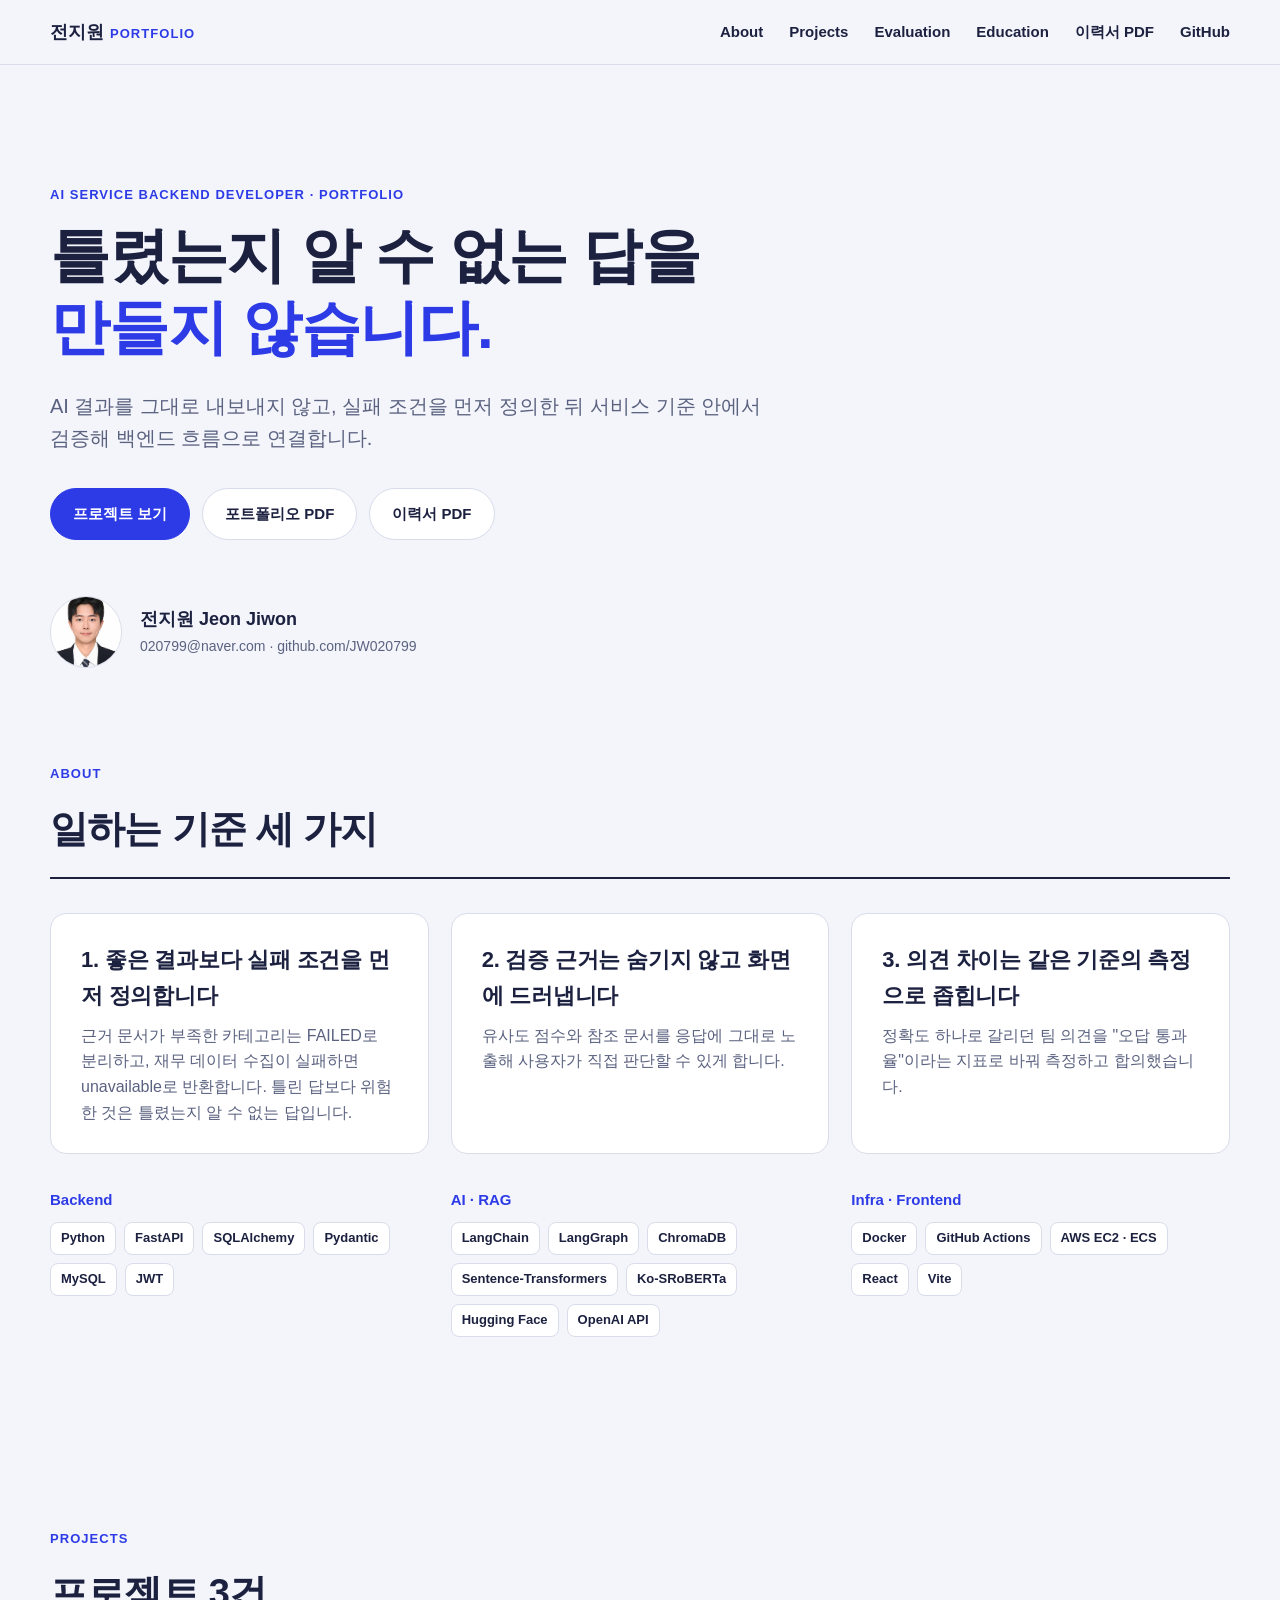
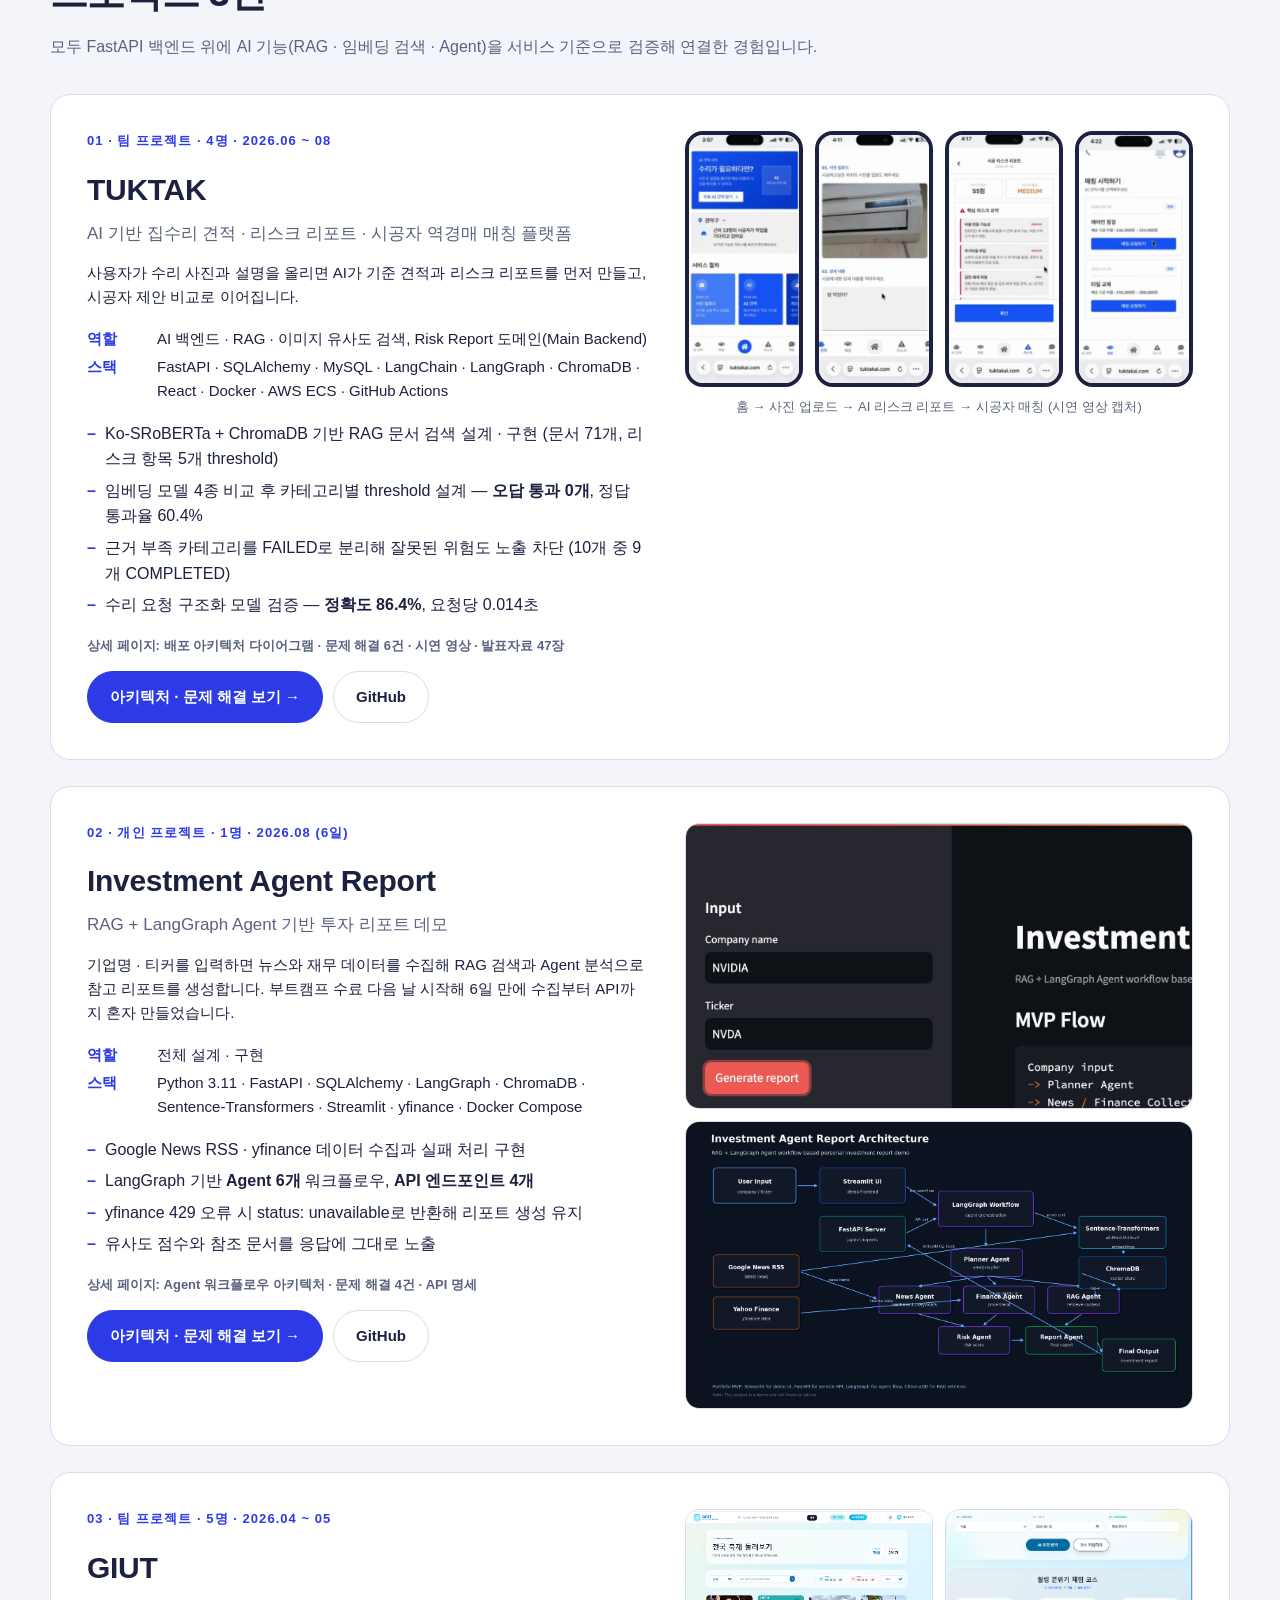
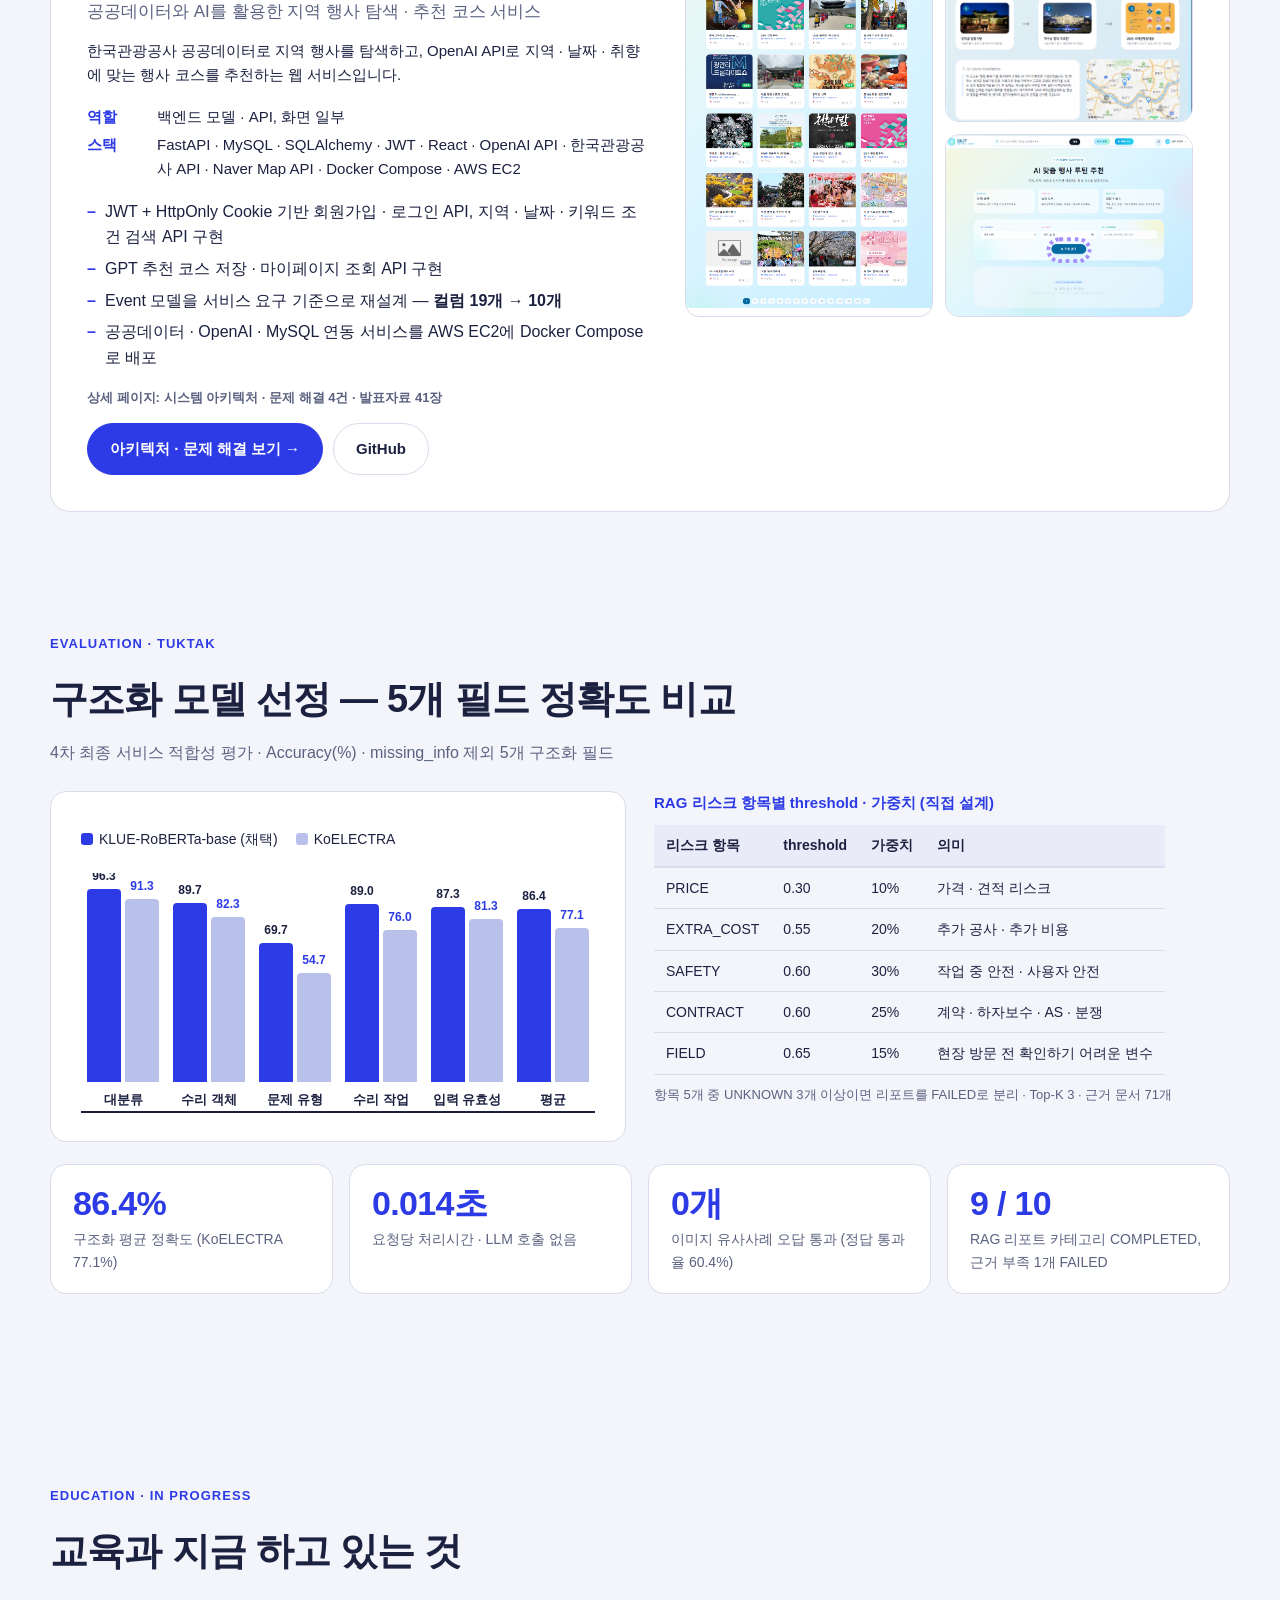
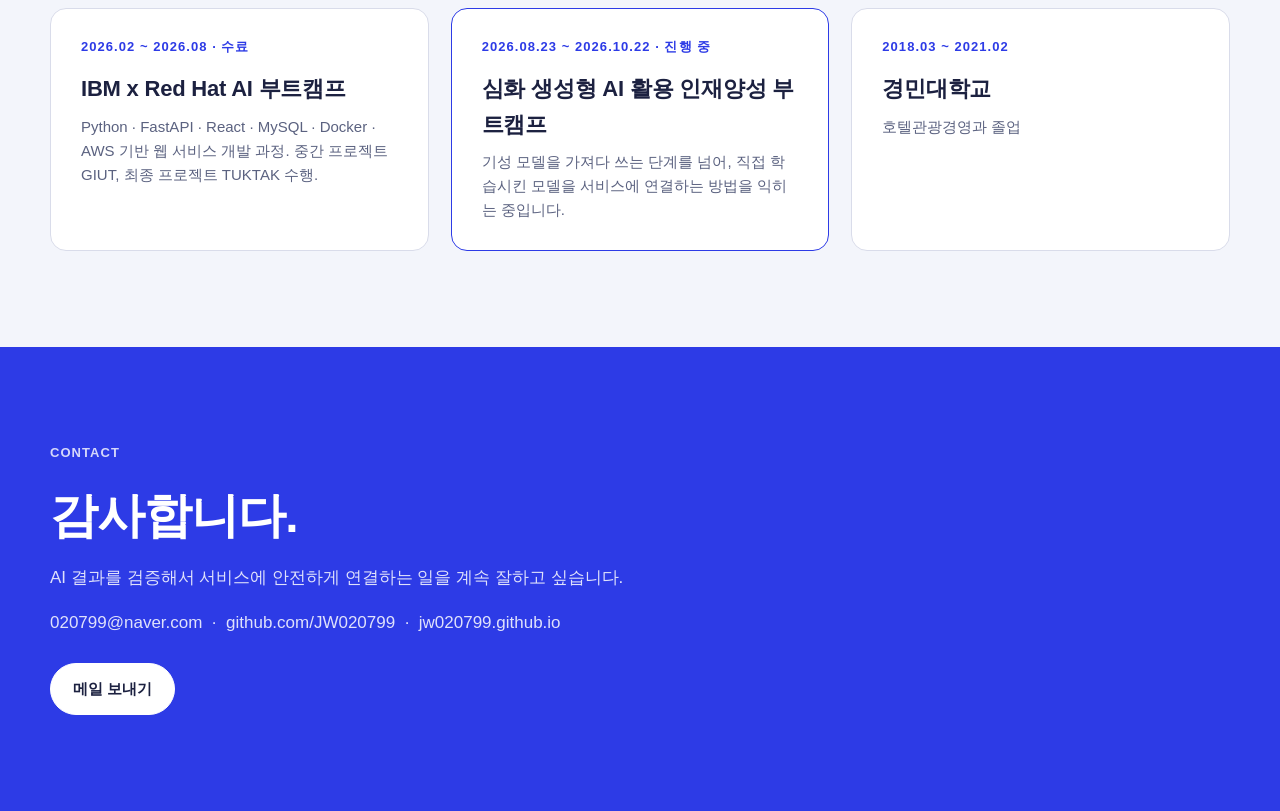
==== index.html @ 2b03798b "포트폴리오 사이트 리디자인: 슬라이드 포트폴리오와 같은 디자인으로 통일 - 메인 페이지 전면 재작성 (assets/css/home.css): 연보라 배경 · 파란 강조 · 단일 글" ====
<!doctype html>
<html lang="ko">
<head>
<meta charset="utf-8" />
<meta name="viewport" content="width=device-width, initial-scale=1" />
<title>Jeon Jiwon | AI Service Backend Developer</title>
<meta name="description" content="AI 결과를 서비스 기준으로 검증하고 백엔드 흐름으로 연결하는 개발자 전지원의 포트폴리오" />
<meta property="og:title" content="전지원 | AI Service Backend Developer" />
<meta property="og:description" content="틀렸는지 알 수 없는 답을 만들지 않습니다. AI 결과를 검증해 서비스에 연결합니다." />
<link rel="icon" href="assets/favicon.svg" type="image/svg+xml" />
<link rel="stylesheet" href="assets/css/home.css?v=20260913b" />
</head>
<body>

<nav class="nav"><div class="wrap">
  <a class="brand" href="#top">전지원<span>PORTFOLIO</span></a>
  <ul>
    <li><a href="#about">About</a></li>
    <li><a href="#projects">Projects</a></li>
    <li><a href="#evaluation">Evaluation</a></li>
    <li><a href="#education">Education</a></li>
    <li><a href="assets/jeonjiwon-resume.pdf" target="_blank" rel="noopener">이력서 PDF</a></li>
    <li><a href="https://github.com/JW020799" target="_blank" rel="noopener">GitHub</a></li>
  </ul>
</div></nav>

<header class="hero" id="top"><div class="wrap">
  <p class="kicker">AI Service Backend Developer · Portfolio</p>
  <h1>틀렸는지 알 수 없는 답을<br><span class="b">만들지 않습니다.</span></h1>
  <p class="lead">AI 결과를 그대로 내보내지 않고, 실패 조건을 먼저 정의한 뒤 서비스 기준 안에서 검증해 백엔드 흐름으로 연결합니다.</p>
  <div class="cta">
    <a class="btn primary" href="#projects">프로젝트 보기</a>
    <a class="btn" href="assets/jeonjiwon-portfolio.pdf" target="_blank" rel="noopener">포트폴리오 PDF</a>
    <a class="btn" href="assets/jeonjiwon-resume.pdf" target="_blank" rel="noopener">이력서 PDF</a>
  </div>
  <div class="id">
    <img src="assets/shots/photo.png" alt="전지원" />
    <div><b>전지원 Jeon Jiwon</b><br><span class="mute">020799@naver.com · github.com/JW020799</span></div>
  </div>
</div></header>

<section id="about" class="tight"><div class="wrap">
  <p class="kicker">About</p>
  <h2>일하는 기준 세 가지</h2>
  <div class="rule"></div>
  <div class="grid3">
    <div class="card"><h3>1. 좋은 결과보다 실패 조건을 먼저 정의합니다</h3><p class="mute" style="margin-top:10px">근거 문서가 부족한 카테고리는 FAILED로 분리하고, 재무 데이터 수집이 실패하면 unavailable로 반환합니다. 틀린 답보다 위험한 것은 틀렸는지 알 수 없는 답입니다.</p></div>
    <div class="card"><h3>2. 검증 근거는 숨기지 않고 화면에 드러냅니다</h3><p class="mute" style="margin-top:10px">유사도 점수와 참조 문서를 응답에 그대로 노출해 사용자가 직접 판단할 수 있게 합니다.</p></div>
    <div class="card"><h3>3. 의견 차이는 같은 기준의 측정으로 좁힙니다</h3><p class="mute" style="margin-top:10px">정확도 하나로 갈리던 팀 의견을 "오답 통과율"이라는 지표로 바꿔 측정하고 합의했습니다.</p></div>
  </div>
  <div class="grid3" style="margin-top:34px">
    <div><h4>Backend</h4><div class="chips"><span>Python</span><span>FastAPI</span><span>SQLAlchemy</span><span>Pydantic</span><span>MySQL</span><span>JWT</span></div></div>
    <div><h4>AI · RAG</h4><div class="chips"><span>LangChain</span><span>LangGraph</span><span>ChromaDB</span><span>Sentence-Transformers</span><span>Ko-SRoBERTa</span><span>Hugging Face</span><span>OpenAI API</span></div></div>
    <div><h4>Infra · Frontend</h4><div class="chips"><span>Docker</span><span>GitHub Actions</span><span>AWS EC2 · ECS</span><span>React</span><span>Vite</span></div></div>
  </div>
</div></section>

<section id="projects"><div class="wrap">
  <p class="kicker">Projects</p>
  <h2>프로젝트 3건</h2>
  <p class="mute" style="margin-bottom:34px">모두 FastAPI 백엔드 위에 AI 기능(RAG · 임베딩 검색 · Agent)을 서비스 기준으로 검증해 연결한 경험입니다.</p>

  <article class="pj">
    <div>
      <p class="kicker">01 · 팀 프로젝트 · 4명 · 2026.06 ~ 08</p>
      <h3 style="font-size:30px">TUKTAK</h3>
      <p class="sub">AI 기반 집수리 견적 · 리스크 리포트 · 시공자 역경매 매칭 플랫폼</p>
      <p style="font-size:15px">사용자가 수리 사진과 설명을 올리면 AI가 기준 견적과 리스크 리포트를 먼저 만들고, 시공자 제안 비교로 이어집니다.</p>
      <div class="meta"><span class="k">역할</span><span>AI 백엔드 · RAG · 이미지 유사도 검색, Risk Report 도메인(Main Backend)</span><span class="k">스택</span><span>FastAPI · SQLAlchemy · MySQL · LangChain · LangGraph · ChromaDB · React · Docker · AWS ECS · GitHub Actions</span></div>
      <ul class="dash">
        <li>Ko-SRoBERTa + ChromaDB 기반 RAG 문서 검색 설계 · 구현 (문서 71개, 리스크 항목 5개 threshold)</li>
        <li>임베딩 모델 4종 비교 후 카테고리별 threshold 설계 — <b>오답 통과 0개</b>, 정답 통과율 60.4%</li>
        <li>근거 부족 카테고리를 FAILED로 분리해 잘못된 위험도 노출 차단 (10개 중 9개 COMPLETED)</li>
        <li>수리 요청 구조화 모델 검증 — <b>정확도 86.4%</b>, 요청당 0.014초</li>
      </ul>
      <p class="inside">상세 페이지: 배포 아키텍처 다이어그램 · 문제 해결 6건 · 시연 영상 · 발표자료 47장</p>
      <div class="links"><a class="btn primary" href="projects/tuktak/">아키텍처 · 문제 해결 보기 →</a><a class="btn" href="https://github.com/JW020799/tuktak-project-summary" target="_blank" rel="noopener">GitHub</a></div>
    </div>
    <div>
      <div class="phones">
        <div class="shot"><img src="assets/shots/phone_home.png" alt="홈" /></div>
        <div class="shot"><img src="assets/shots/phone_upload.png" alt="사진 업로드" /></div>
        <div class="shot"><img src="assets/shots/phone_risk2.png" alt="AI 리스크 리포트" /></div>
        <div class="shot"><img src="assets/shots/phone_match.png" alt="시공자 매칭" /></div>
      </div>
      <p class="mute" style="font-size:13px;margin-top:10px;text-align:center">홈 → 사진 업로드 → AI 리스크 리포트 → 시공자 매칭 (시연 영상 캡처)</p>
    </div>
  </article>

  <article class="pj">
    <div>
      <p class="kicker">02 · 개인 프로젝트 · 1명 · 2026.08 (6일)</p>
      <h3 style="font-size:30px">Investment Agent Report</h3>
      <p class="sub">RAG + LangGraph Agent 기반 투자 리포트 데모</p>
      <p style="font-size:15px">기업명 · 티커를 입력하면 뉴스와 재무 데이터를 수집해 RAG 검색과 Agent 분석으로 참고 리포트를 생성합니다. 부트캠프 수료 다음 날 시작해 6일 만에 수집부터 API까지 혼자 만들었습니다.</p>
      <div class="meta"><span class="k">역할</span><span>전체 설계 · 구현</span><span class="k">스택</span><span>Python 3.11 · FastAPI · SQLAlchemy · LangGraph · ChromaDB · Sentence-Transformers · Streamlit · yfinance · Docker Compose</span></div>
      <ul class="dash">
        <li>Google News RSS · yfinance 데이터 수집과 실패 처리 구현</li>
        <li>LangGraph 기반 <b>Agent 6개</b> 워크플로우, <b>API 엔드포인트 4개</b></li>
        <li>yfinance 429 오류 시 status: unavailable로 반환해 리포트 생성 유지</li>
        <li>유사도 점수와 참조 문서를 응답에 그대로 노출</li>
      </ul>
      <p class="inside">상세 페이지: Agent 워크플로우 아키텍처 · 문제 해결 4건 · API 명세</p>
      <div class="links"><a class="btn primary" href="projects/investment-agent-report/">아키텍처 · 문제 해결 보기 →</a><a class="btn" href="https://github.com/JW020799/investment-agent-report" target="_blank" rel="noopener">GitHub</a></div>
    </div>
    <div>
      <div class="shot"><img src="assets/shots/inv_streamlit.png" alt="Streamlit 데모" /></div>
      <div class="shot" style="margin-top:12px;background:#0f1220"><img src="assets/shots/inv_architecture.png" alt="아키텍처" /></div>
    </div>
  </article>

  <article class="pj">
    <div>
      <p class="kicker">03 · 팀 프로젝트 · 5명 · 2026.04 ~ 05</p>
      <h3 style="font-size:30px">GIUT</h3>
      <p class="sub">공공데이터와 AI를 활용한 지역 행사 탐색 · 추천 코스 서비스</p>
      <p style="font-size:15px">한국관광공사 공공데이터로 지역 행사를 탐색하고, OpenAI API로 지역 · 날짜 · 취향에 맞는 행사 코스를 추천하는 웹 서비스입니다.</p>
      <div class="meta"><span class="k">역할</span><span>백엔드 모델 · API, 화면 일부</span><span class="k">스택</span><span>FastAPI · MySQL · SQLAlchemy · JWT · React · OpenAI API · 한국관광공사 API · Naver Map API · Docker Compose · AWS EC2</span></div>
      <ul class="dash">
        <li>JWT + HttpOnly Cookie 기반 회원가입 · 로그인 API, 지역 · 날짜 · 키워드 조건 검색 API 구현</li>
        <li>GPT 추천 코스 저장 · 마이페이지 조회 API 구현</li>
        <li>Event 모델을 서비스 요구 기준으로 재설계 — <b>컬럼 19개 → 10개</b></li>
        <li>공공데이터 · OpenAI · MySQL 연동 서비스를 AWS EC2에 Docker Compose로 배포</li>
      </ul>
      <p class="inside">상세 페이지: 시스템 아키텍처 · 문제 해결 4건 · 발표자료 41장</p>
      <div class="links"><a class="btn primary" href="projects/giut/">아키텍처 · 문제 해결 보기 →</a><a class="btn" href="https://github.com/Baikseungwoo/IBM-x-RedHat-Midterm-Project" target="_blank" rel="noopener">GitHub</a></div>
    </div>
    <div class="stack">
      <div class="shot tall"><img src="assets/shots/giut_list.png" alt="행사 목록" /></div>
      <div class="shot"><img src="assets/shots/giut_ai_result.png" alt="AI 추천 결과" /></div>
      <div class="shot"><img src="assets/shots/giut_ai_input.png" alt="AI 추천 입력" /></div>
    </div>
  </article>
</div></section>

<section id="evaluation" class="tight"><div class="wrap">
  <p class="kicker">Evaluation · TUKTAK</p>
  <h2>구조화 모델 선정 — 5개 필드 정확도 비교</h2>
  <p class="mute">4차 최종 서비스 적합성 평가 · Accuracy(%) · missing_info 제외 5개 구조화 필드</p>
  <div class="grid2" style="margin-top:26px;align-items:start">
    <div class="card">
      <div class="legend"><span><i style="background:var(--blue)"></i>KLUE-RoBERTa-base (채택)</span><span><i style="background:#b9c0ea"></i>KoELECTRA</span></div>
      <div class="chart">
        <div class="grp"><div class="bars"><div class="bar a" style="height:96.33%"><span class="v">96.3</span></div><div class="bar b" style="height:91.33%"><span class="v">91.3</span></div></div><div class="x">대분류</div></div>
        <div class="grp"><div class="bars"><div class="bar a" style="height:89.67%"><span class="v">89.7</span></div><div class="bar b" style="height:82.33%"><span class="v">82.3</span></div></div><div class="x">수리 객체</div></div>
        <div class="grp"><div class="bars"><div class="bar a" style="height:69.67%"><span class="v">69.7</span></div><div class="bar b" style="height:54.67%"><span class="v">54.7</span></div></div><div class="x">문제 유형</div></div>
        <div class="grp"><div class="bars"><div class="bar a" style="height:89%"><span class="v">89.0</span></div><div class="bar b" style="height:76%"><span class="v">76.0</span></div></div><div class="x">수리 작업</div></div>
        <div class="grp"><div class="bars"><div class="bar a" style="height:87.33%"><span class="v">87.3</span></div><div class="bar b" style="height:81.33%"><span class="v">81.3</span></div></div><div class="x">입력 유효성</div></div>
        <div class="grp"><div class="bars"><div class="bar a" style="height:86.4%"><span class="v">86.4</span></div><div class="bar b" style="height:77.13%"><span class="v">77.1</span></div></div><div class="x">평균</div></div>
      </div>
    </div>
    <div>
      <h4>RAG 리스크 항목별 threshold · 가중치 (직접 설계)</h4>
      <table><tr><th>리스크 항목</th><th>threshold</th><th>가중치</th><th>의미</th></tr>
        <tr><td>PRICE</td><td>0.30</td><td>10%</td><td>가격 · 견적 리스크</td></tr>
        <tr><td>EXTRA_COST</td><td>0.55</td><td>20%</td><td>추가 공사 · 추가 비용</td></tr>
        <tr><td>SAFETY</td><td>0.60</td><td>30%</td><td>작업 중 안전 · 사용자 안전</td></tr>
        <tr><td>CONTRACT</td><td>0.60</td><td>25%</td><td>계약 · 하자보수 · AS · 분쟁</td></tr>
        <tr><td>FIELD</td><td>0.65</td><td>15%</td><td>현장 방문 전 확인하기 어려운 변수</td></tr>
      </table>
      <p class="mute" style="font-size:13px;margin-top:10px">항목 5개 중 UNKNOWN 3개 이상이면 리포트를 FAILED로 분리 · Top-K 3 · 근거 문서 71개</p>
    </div>
  </div>
  <div class="stat" style="margin-top:22px">
    <div class="card"><div class="v">86.4%</div><div class="l">구조화 평균 정확도 (KoELECTRA 77.1%)</div></div>
    <div class="card"><div class="v">0.014초</div><div class="l">요청당 처리시간 · LLM 호출 없음</div></div>
    <div class="card"><div class="v">0개</div><div class="l">이미지 유사사례 오답 통과 (정답 통과율 60.4%)</div></div>
    <div class="card"><div class="v">9 / 10</div><div class="l">RAG 리포트 카테고리 COMPLETED, 근거 부족 1개 FAILED</div></div>
  </div>
</div></section>

<section id="education" class="edu"><div class="wrap">
  <p class="kicker">Education · In Progress</p>
  <h2>교육과 지금 하고 있는 것</h2>
  <div class="grid3" style="margin-top:26px">
    <div class="card"><p class="kicker">2026.02 ~ 2026.08 · 수료</p><h3>IBM x Red Hat AI 부트캠프</h3><p class="mute" style="margin-top:8px;font-size:15px">Python · FastAPI · React · MySQL · Docker · AWS 기반 웹 서비스 개발 과정. 중간 프로젝트 GIUT, 최종 프로젝트 TUKTAK 수행.</p></div>
    <div class="card now"><p class="kicker">2026.08.23 ~ 2026.10.22 · 진행 중</p><h3>심화 생성형 AI 활용 인재양성 부트캠프</h3><p class="mute" style="margin-top:8px;font-size:15px">기성 모델을 가져다 쓰는 단계를 넘어, 직접 학습시킨 모델을 서비스에 연결하는 방법을 익히는 중입니다.</p></div>
    <div class="card"><p class="kicker">2018.03 ~ 2021.02</p><h3>경민대학교</h3><p class="mute" style="margin-top:8px;font-size:15px">호텔관광경영과 졸업</p></div>
  </div>
</div></section>

<footer id="contact"><div class="wrap">
  <p class="kicker" style="color:rgba(255,255,255,.8)">Contact</p>
  <h2>감사합니다.</h2>
  <p>AI 결과를 검증해서 서비스에 안전하게 연결하는 일을 계속 잘하고 싶습니다.</p>
  <p style="margin-top:18px">020799@naver.com &nbsp;·&nbsp; github.com/JW020799 &nbsp;·&nbsp; jw020799.github.io</p>
  <a class="btn" href="mailto:020799@naver.com">메일 보내기</a>
</div></footer>
</body>
</html>
---- assets/css/home.css ----
:root{--bg:#f3f5fb;--blue:#2d3be6;--ink:#1c2140;--mute:#5b6280;--line:#d9dcea;--card:#fff}
*{box-sizing:border-box}
html{scroll-behavior:smooth}
body{margin:0;background:var(--bg);color:var(--ink);font-family:"Apple SD Gothic Neo","Pretendard","Noto Sans KR",-apple-system,sans-serif;-webkit-font-smoothing:antialiased;line-height:1.6}
a{color:inherit;text-decoration:none}
img{max-width:100%;display:block}
.wrap{width:min(1180px,calc(100% - 48px));margin:0 auto}
.nav{position:sticky;top:0;z-index:10;background:rgba(243,245,251,.92);backdrop-filter:blur(8px);border-bottom:1px solid var(--line)}
.nav .wrap{display:flex;justify-content:space-between;align-items:center;height:64px}
.nav .brand{font-weight:800;font-size:18px}
.nav .brand span{color:var(--blue);margin-left:6px;font-size:13px;letter-spacing:.08em}
.nav ul{list-style:none;display:flex;gap:26px;margin:0;padding:0;font-size:15px;font-weight:700}
.nav ul a:hover{color:var(--blue)}
.kicker{font-size:13px;font-weight:800;color:var(--blue);letter-spacing:.08em;text-transform:uppercase;margin:0 0 14px}
h1{font-size:clamp(34px,5vw,60px);line-height:1.2;letter-spacing:-.02em;margin:0;font-weight:800}
h2{font-size:clamp(26px,3.2vw,38px);letter-spacing:-.02em;margin:0 0 10px;font-weight:800}
h3{font-size:22px;margin:0;font-weight:800;letter-spacing:-.01em}
h4{font-size:15px;color:var(--blue);margin:0 0 10px;font-weight:800}
p{margin:0}
.mute{color:var(--mute)}
.b{color:var(--blue);font-weight:800}
section{padding:96px 0}
section.tight{padding-top:0}
.hero{padding:120px 0 96px}
.hero p.lead{font-size:20px;color:var(--mute);margin-top:26px;max-width:720px}
.cta{display:flex;flex-wrap:wrap;gap:12px;margin-top:34px}
.btn{display:inline-flex;align-items:center;gap:8px;padding:13px 22px;border-radius:999px;font-weight:800;font-size:15px;border:1px solid var(--line);background:#fff;transition:transform .15s}
.btn:hover{transform:translateY(-2px)}
.btn.primary{background:var(--blue);color:#fff;border-color:var(--blue)}
.hero .id{display:flex;align-items:center;gap:18px;margin-top:56px}
.hero .id img{width:72px;height:72px;border-radius:50%;object-fit:cover;border:1px solid var(--line)}
.hero .id b{font-size:18px}
.hero .id .mute{font-size:14px}
.rule{height:2px;background:var(--ink);margin:18px 0 34px}
.card{background:var(--card);border:1px solid var(--line);border-radius:16px;padding:28px 30px}
.grid3{display:grid;grid-template-columns:repeat(3,1fr);gap:22px}
.grid2{display:grid;grid-template-columns:1fr 1fr;gap:28px}
ul.dash{list-style:none;margin:0;padding:0}
ul.dash li{padding-left:18px;position:relative;margin-bottom:6px;font-size:16px}
ul.dash li:before{content:"–";position:absolute;left:0;color:var(--blue);font-weight:800}
.chips{display:flex;flex-wrap:wrap;gap:8px}
.chips span{border:1px solid var(--line);background:#fff;border-radius:8px;padding:5px 10px;font-size:13px;font-weight:700}
.chips.soft span{background:#eef0fa;border-color:transparent;color:var(--blue)}
/* projects */
.pj{background:var(--card);border:1px solid var(--line);border-radius:20px;padding:36px;margin-bottom:26px;display:grid;grid-template-columns:1.05fr .95fr;gap:36px;align-items:start}
.pj .meta{display:grid;grid-template-columns:64px 1fr;gap:4px 14px;font-size:15px;margin:18px 0}
.pj .meta .k{color:var(--blue);font-weight:800}
.pj .sub{font-size:17px;color:var(--mute);margin:6px 0 14px}
.pj .inside{margin:18px 0 0;font-size:13px;color:var(--mute);font-weight:700}
.pj .links{display:flex;flex-wrap:wrap;gap:10px;margin-top:14px}
.shot{border:1px solid var(--line);border-radius:14px;background:#fff;overflow:hidden}
.phones{display:flex;gap:12px}
.phones .shot{border:4px solid #1c2140;border-radius:18px;flex:1}
.stack{display:grid;grid-template-columns:1fr 1fr;gap:12px}
.stack .shot.tall{grid-row:span 2}
/* numbers */
.stat{display:grid;grid-template-columns:repeat(4,1fr);gap:16px}
.stat .card{padding:20px 22px}
.stat .v{font-size:34px;font-weight:800;color:var(--blue);letter-spacing:-.02em;line-height:1.1}
.stat .l{font-size:14px;color:var(--mute);margin-top:6px}
.chart{display:flex;align-items:flex-end;gap:14px;height:240px;border-bottom:2px solid var(--ink);padding:0 6px;margin-top:22px}
.grp{flex:1;display:flex;flex-direction:column;justify-content:flex-end;height:100%}
.bars{display:flex;gap:4px;align-items:flex-end;height:200px}
.bar{flex:1;position:relative;border-radius:4px 4px 0 0}
.bar.a{background:var(--blue)}.bar.b{background:#b9c0ea}
.bar .v{position:absolute;top:-22px;left:0;right:0;text-align:center;font-size:12px;font-weight:800}
.grp .x{text-align:center;font-size:13px;font-weight:700;margin-top:8px}
.legend{display:flex;gap:18px;font-size:14px;margin-top:8px}
.legend i{display:inline-block;width:12px;height:12px;border-radius:3px;vertical-align:-1px;margin-right:6px}
table{border-collapse:collapse;width:100%;font-size:14px}
th{background:#e9ecf8;text-align:left;padding:9px 12px;border-bottom:2px solid var(--line);font-weight:800}
td{padding:9px 12px;border-bottom:1px solid var(--line);vertical-align:top}
td:first-child,th:first-child{white-space:nowrap}
.pb{display:grid;grid-template-columns:repeat(3,1fr);gap:18px}
.pb .card{padding:24px}
.pb .t{font-weight:800;font-size:17px;margin-bottom:8px}
.pb .lb{display:inline-block;font-size:11px;font-weight:800;color:#fff;background:var(--blue);border-radius:5px;padding:2px 7px;margin:8px 0 4px}
.pb p{font-size:14px;color:#3a405c}
.learn h3{font-size:19px;margin-bottom:6px}
.learn p{font-size:15px;color:#3a405c}
.learn+.learn{margin-top:18px}
.edu .card.now{border-color:var(--blue)}
footer{background:var(--blue);color:#fff;padding:96px 0}
footer h2{color:#fff;font-size:clamp(32px,4vw,48px)}
footer p{color:rgba(255,255,255,.85);font-size:17px}
footer .btn{background:#fff;color:var(--ink);border-color:#fff;margin-top:26px}
@media (max-width:900px){.grid3,.stat,.pb{grid-template-columns:1fr}.grid2,.pj{grid-template-columns:1fr}.nav ul{display:none}.phones{flex-wrap:wrap}.phones .shot{flex:1 1 40%}}
/* mobile fixes */
html,body{overflow-x:hidden;max-width:100%}
.wrap{max-width:100%}
.pj,.card,.shot{min-width:0}
.pj .meta{grid-template-columns:56px 1fr}
.pj .meta span{min-width:0;overflow-wrap:anywhere}
ul.dash li,p,td,th{overflow-wrap:anywhere}
.chart{overflow-x:auto}
table{display:block;overflow-x:auto}
@media (max-width:640px){
  .wrap{width:calc(100% - 32px)}
  section{padding:64px 0}.hero{padding:88px 0 64px}
  h1{font-size:34px}
  .stack{grid-template-columns:1fr}.stack .shot.tall{grid-row:auto}
  .phones{display:grid;grid-template-columns:1fr 1fr}
  .cta .btn{width:100%;justify-content:center}
  .chips span{font-size:12px}
}
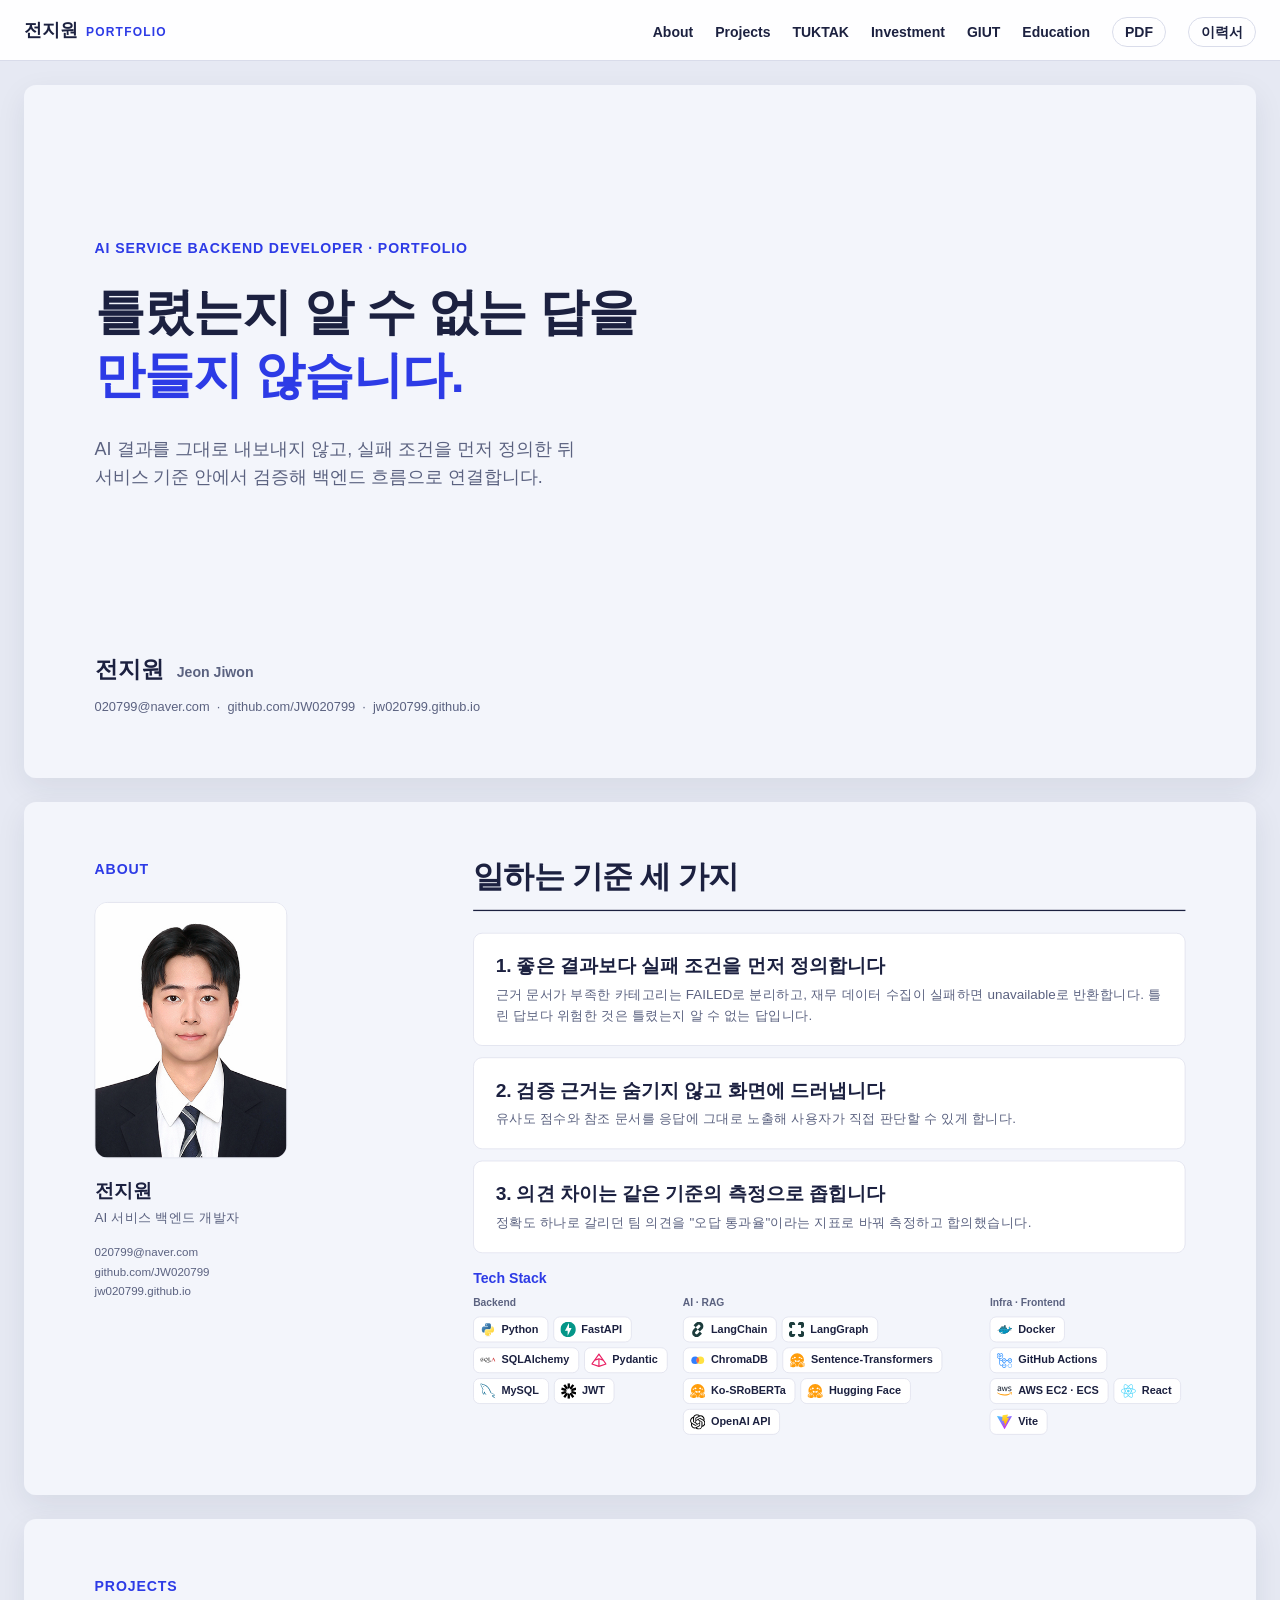
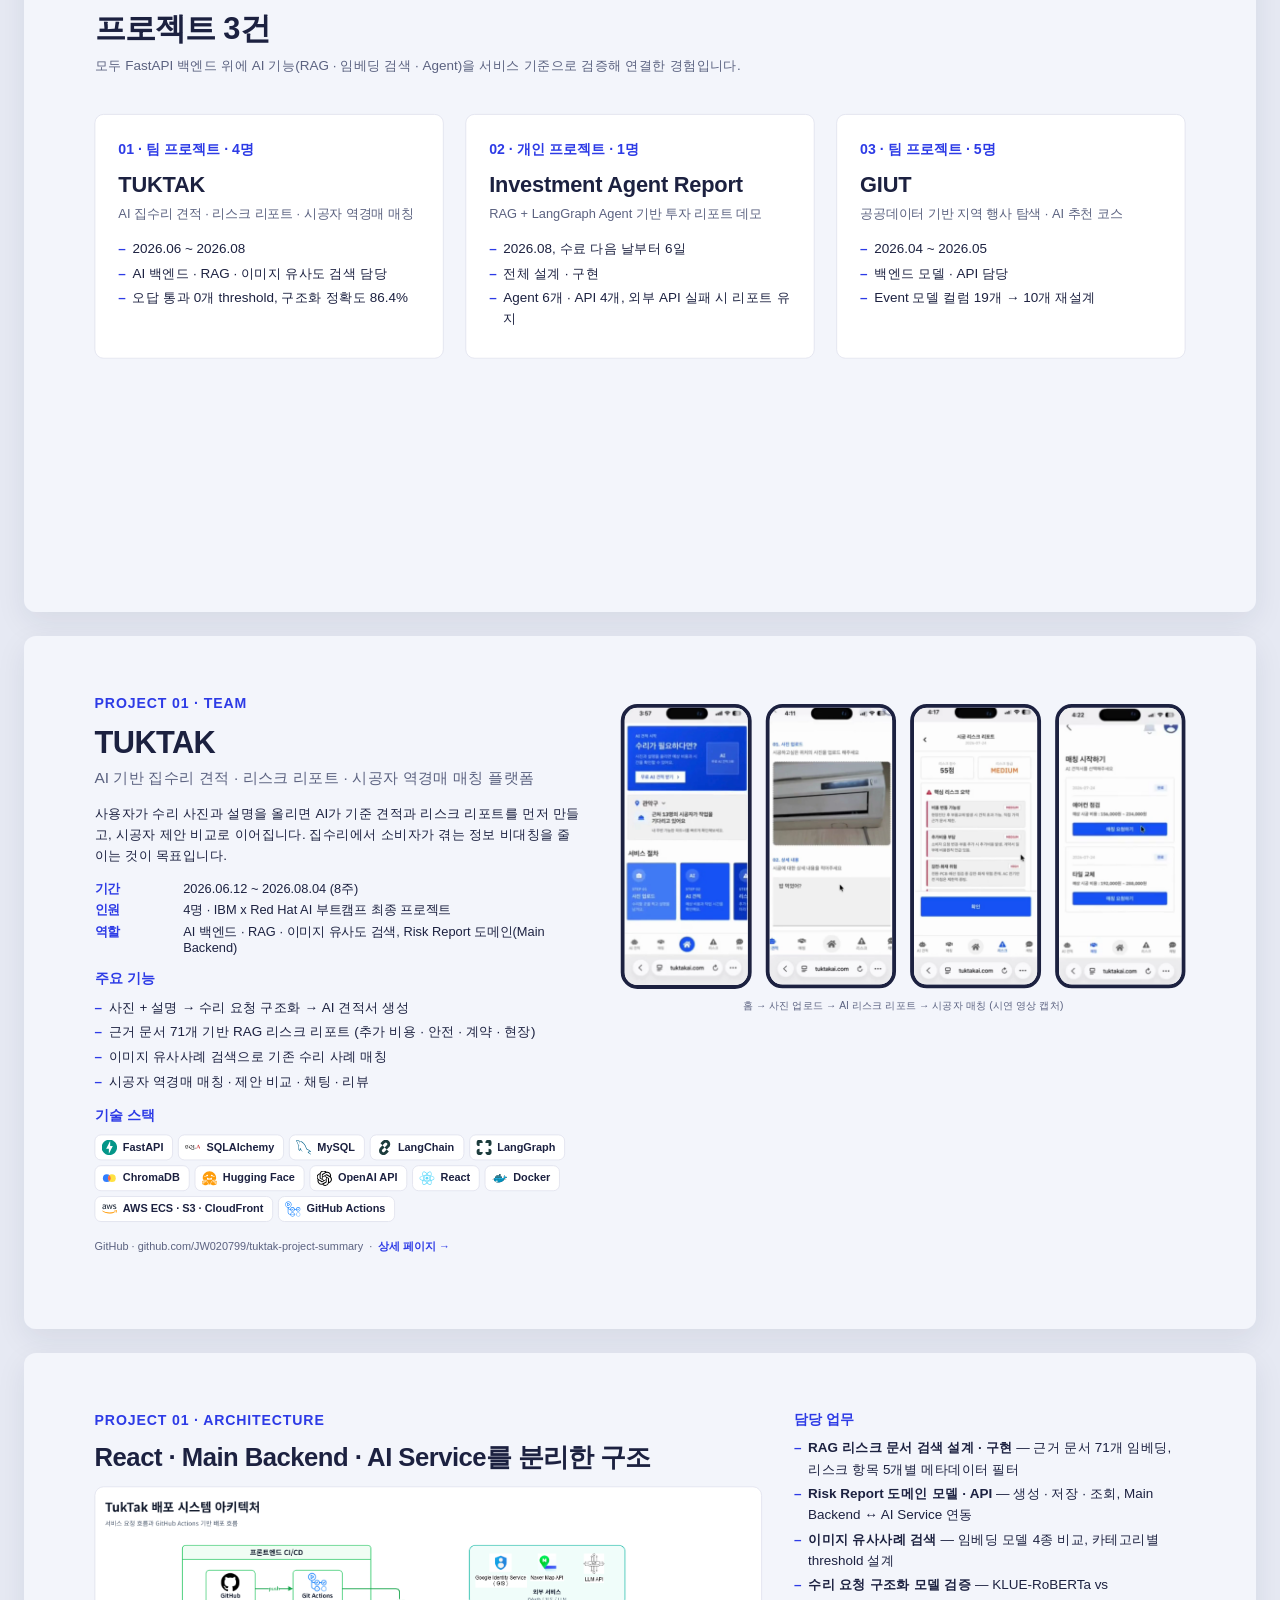
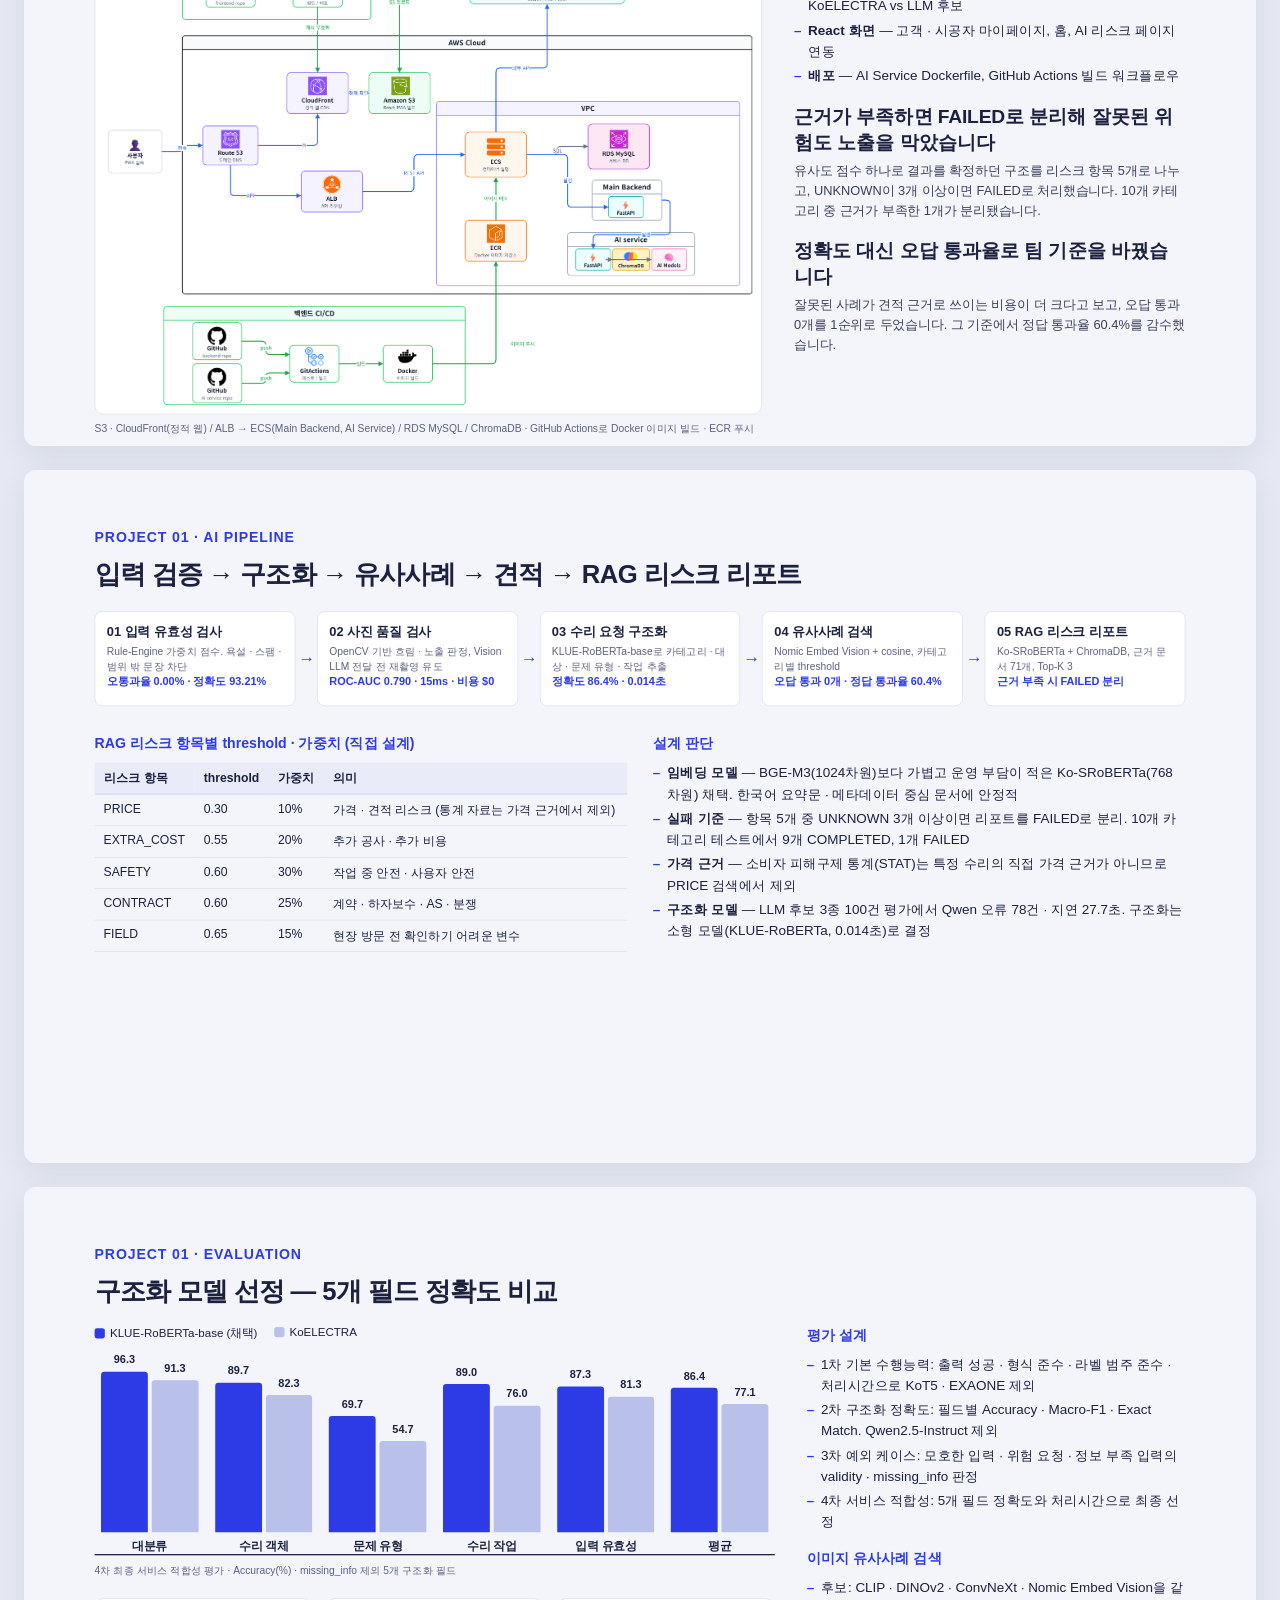
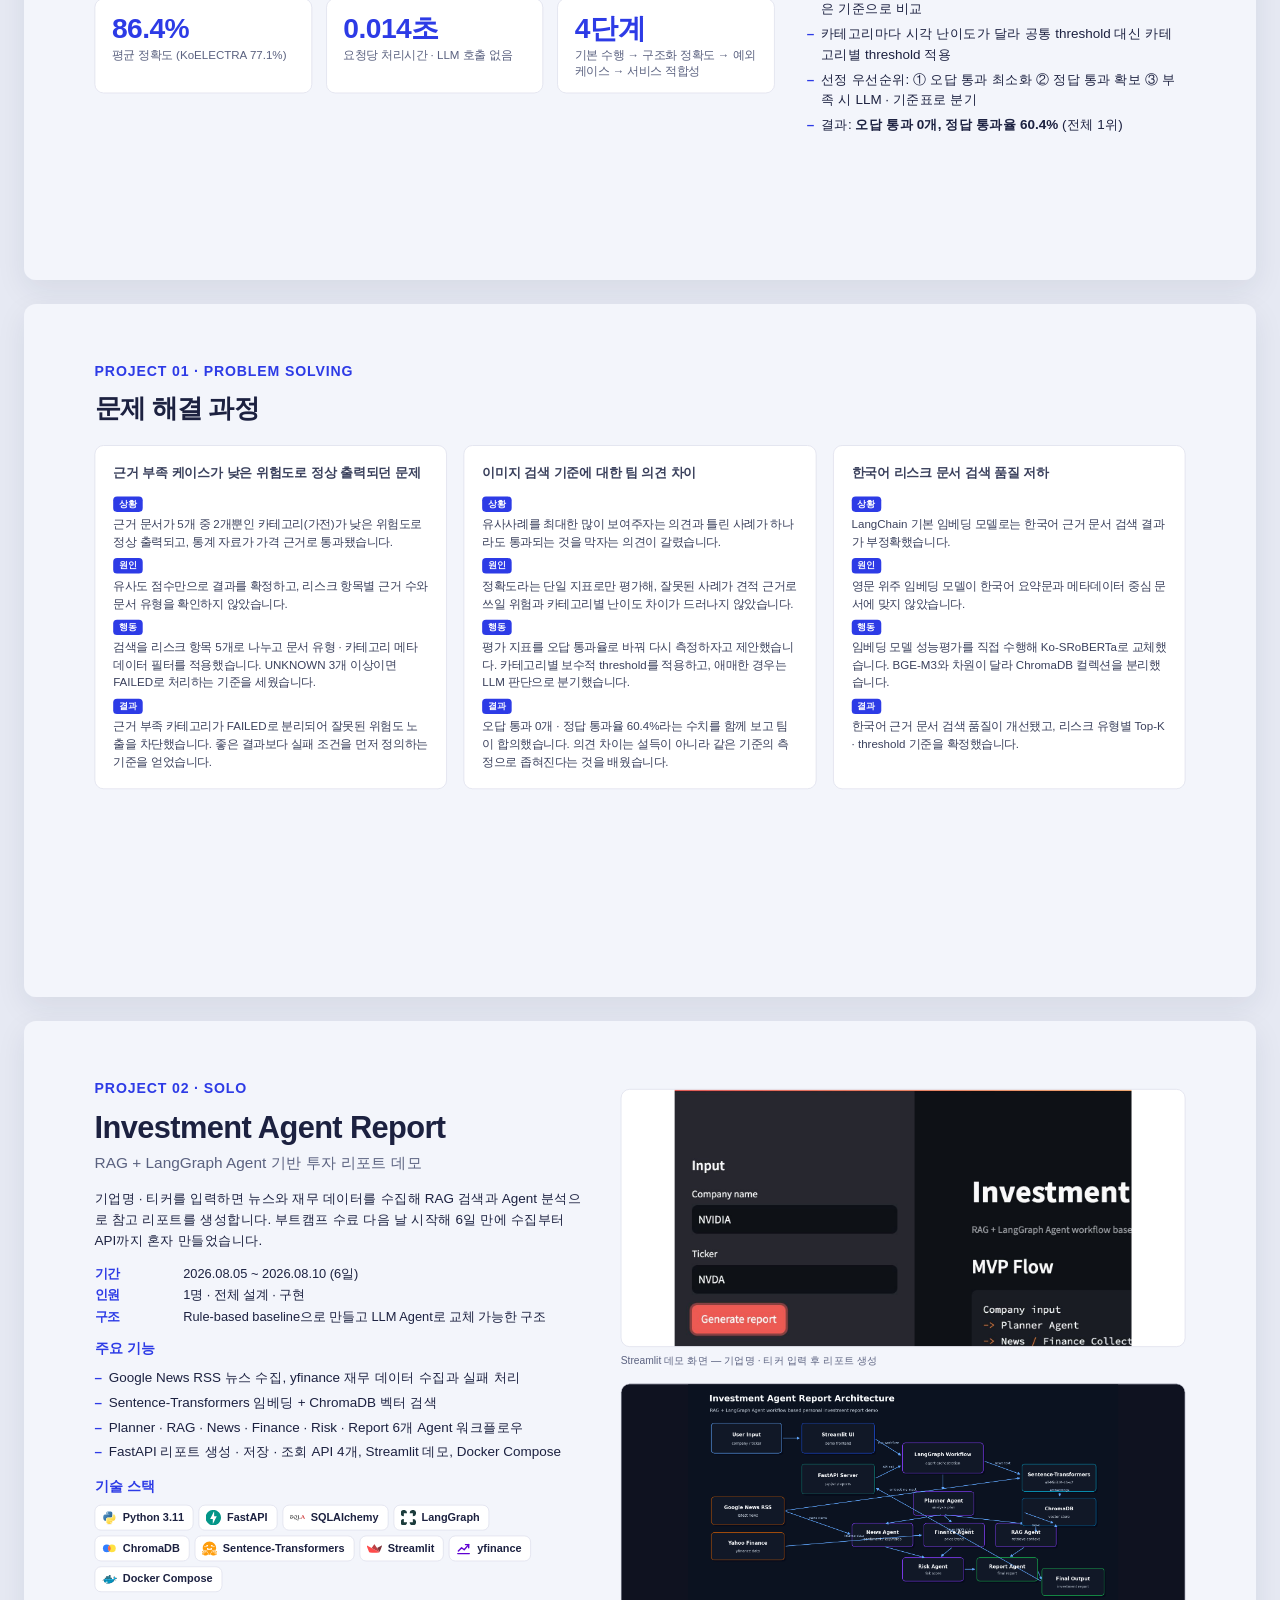
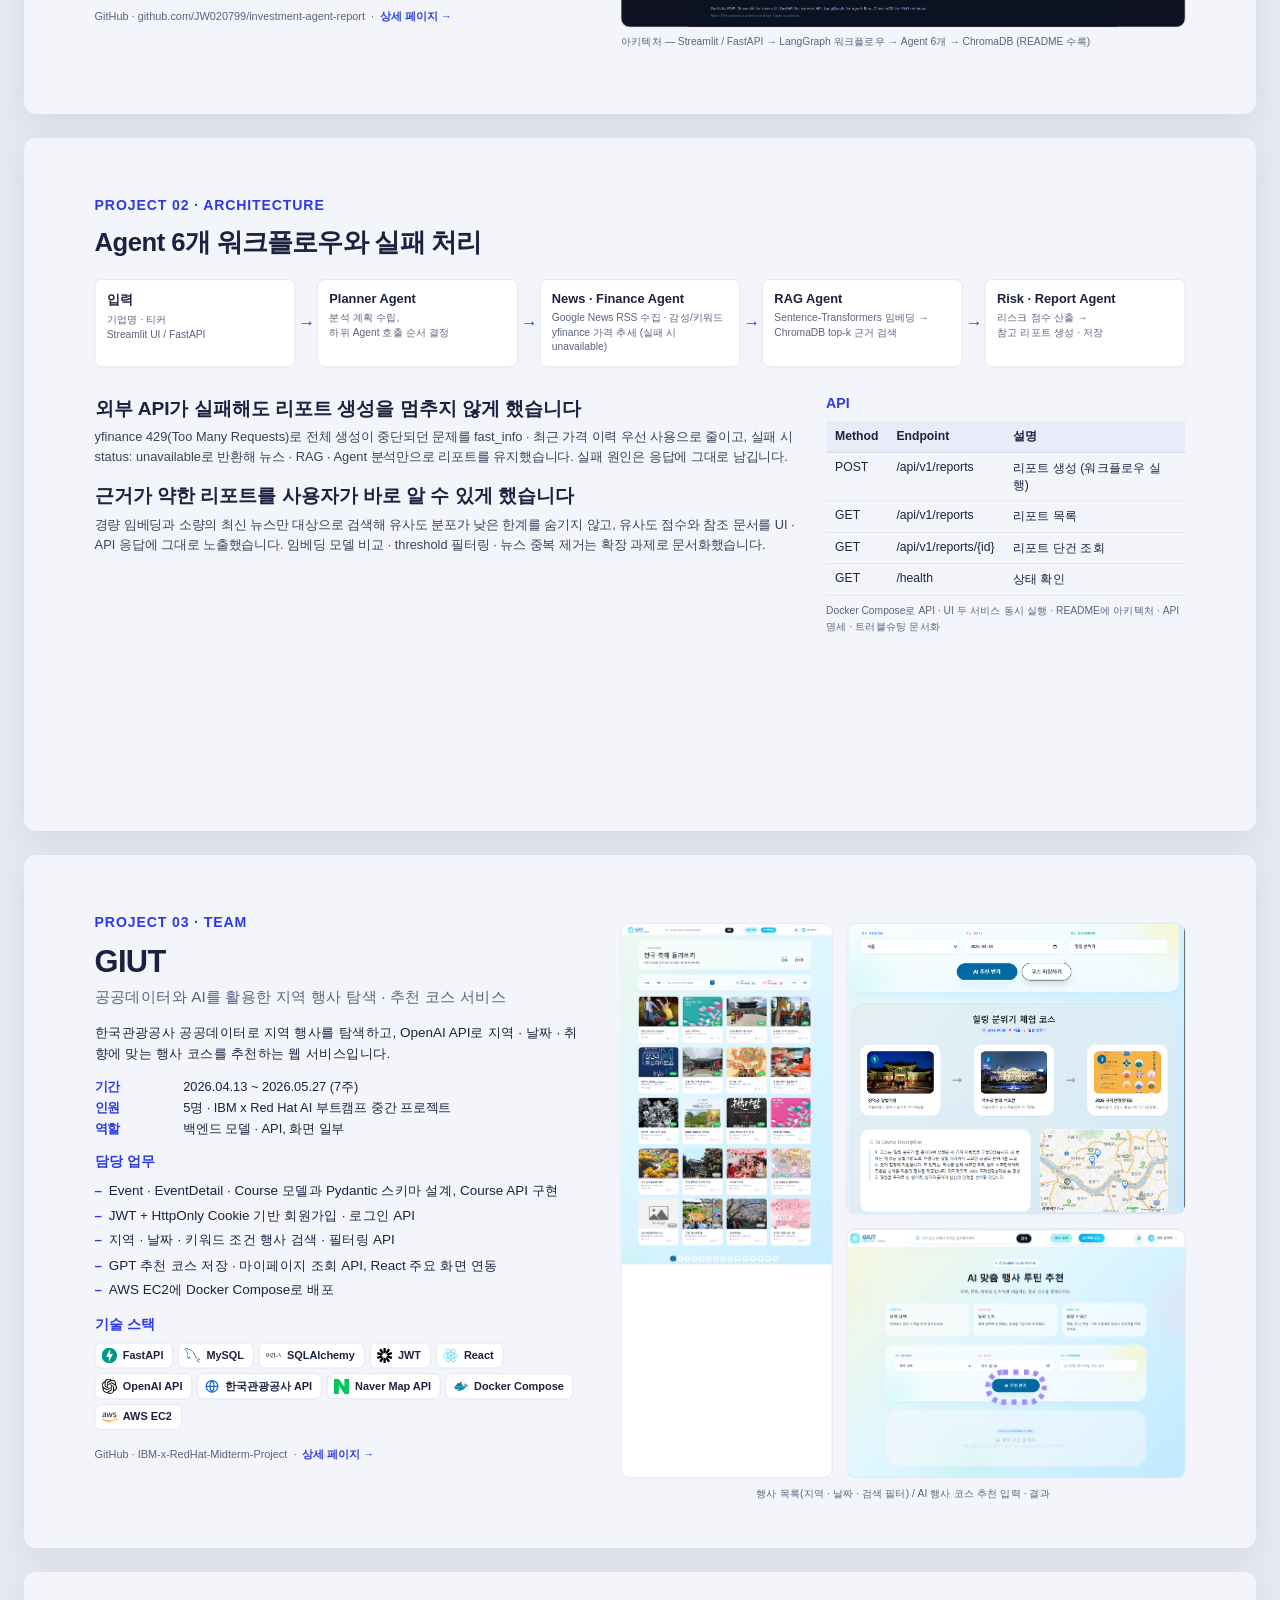
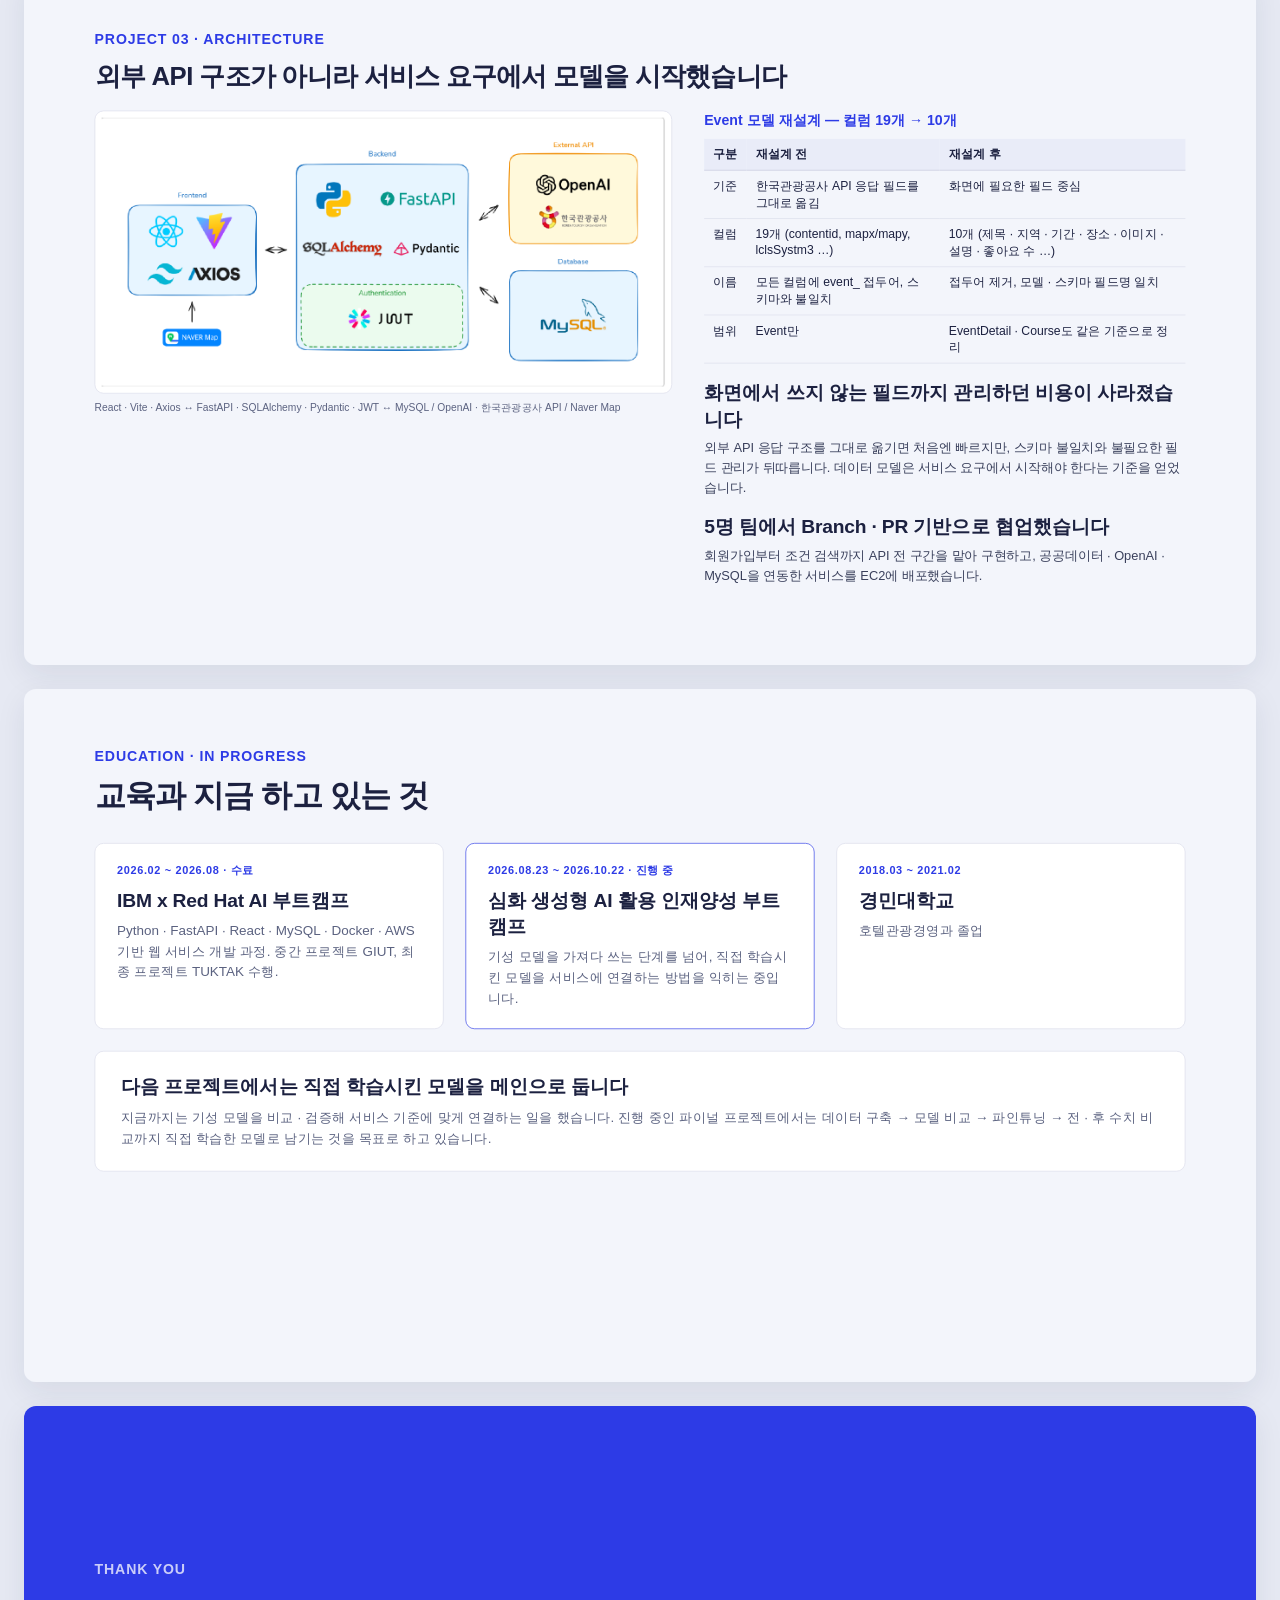
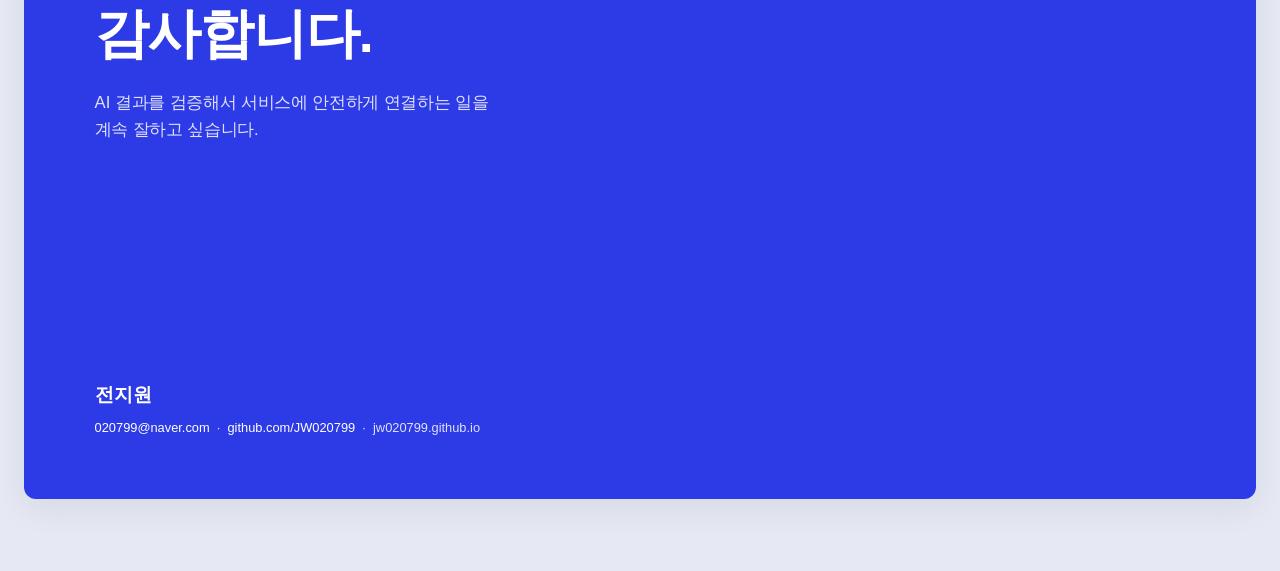
==== commit 18374b75: "포트폴리오 사이트를 PDF 포트폴리오와 같은 14장 구성으로 변경, 기술 스택 아이콘 추가 - 메인 페이지를 PDF 슬라이드 원본(deck)에서 생성: 표지 → About → 프로" ====
--- a/index.html
+++ b/index.html
@@ -4,141 +4,188 @@
 <meta charset="utf-8" />
 <meta name="viewport" content="width=device-width, initial-scale=1" />
 <title>Jeon Jiwon | AI Service Backend Developer</title>
-<meta name="description" content="AI 결과를 서비스 기준으로 검증하고 백엔드 흐름으로 연결하는 개발자 전지원의 포트폴리오" />
+<meta name="description" content="틀렸는지 알 수 없는 답을 만들지 않습니다. AI 결과를 검증해 서비스에 연결하는 백엔드 개발자 전지원의 포트폴리오" />
 <meta property="og:title" content="전지원 | AI Service Backend Developer" />
-<meta property="og:description" content="틀렸는지 알 수 없는 답을 만들지 않습니다. AI 결과를 검증해 서비스에 연결합니다." />
+<meta property="og:description" content="AI 결과를 그대로 내보내지 않고, 실패 조건을 먼저 정의한 뒤 서비스 기준 안에서 검증해 백엔드 흐름으로 연결합니다." />
 <link rel="icon" href="assets/favicon.svg" type="image/svg+xml" />
-<link rel="stylesheet" href="assets/css/home.css?v=20260913b" />
+<link rel="stylesheet" href="assets/css/deck.css?v=20260914bb" />
+<link rel="stylesheet" href="assets/css/deck-web.css?v=20260914db" />
 </head>
-<body>
-
-<nav class="nav"><div class="wrap">
-  <a class="brand" href="#top">전지원<span>PORTFOLIO</span></a>
+<body class="web">
+<nav class="deck-nav"><div class="in">
+  <a class="brand" href="#cover">전지원<span>PORTFOLIO</span></a>
   <ul>
     <li><a href="#about">About</a></li>
     <li><a href="#projects">Projects</a></li>
-    <li><a href="#evaluation">Evaluation</a></li>
+    <li><a href="#tuktak">TUKTAK</a></li>
+    <li><a href="#investment">Investment</a></li>
+    <li><a href="#giut">GIUT</a></li>
     <li><a href="#education">Education</a></li>
-    <li><a href="assets/jeonjiwon-resume.pdf" target="_blank" rel="noopener">이력서 PDF</a></li>
-    <li><a href="https://github.com/JW020799" target="_blank" rel="noopener">GitHub</a></li>
+    <li><a class="pdf" href="assets/jeonjiwon-portfolio.pdf" target="_blank" rel="noopener">PDF</a></li>
+    <li><a class="pdf" href="assets/jeonjiwon-resume.pdf" target="_blank" rel="noopener">이력서</a></li>
   </ul>
 </div></nav>
-
-<header class="hero" id="top"><div class="wrap">
-  <p class="kicker">AI Service Backend Developer · Portfolio</p>
-  <h1>틀렸는지 알 수 없는 답을<br><span class="b">만들지 않습니다.</span></h1>
-  <p class="lead">AI 결과를 그대로 내보내지 않고, 실패 조건을 먼저 정의한 뒤 서비스 기준 안에서 검증해 백엔드 흐름으로 연결합니다.</p>
-  <div class="cta">
-    <a class="btn primary" href="#projects">프로젝트 보기</a>
-    <a class="btn" href="assets/jeonjiwon-portfolio.pdf" target="_blank" rel="noopener">포트폴리오 PDF</a>
-    <a class="btn" href="assets/jeonjiwon-resume.pdf" target="_blank" rel="noopener">이력서 PDF</a>
-  </div>
-  <div class="id">
-    <img src="assets/shots/photo.png" alt="전지원" />
-    <div><b>전지원 Jeon Jiwon</b><br><span class="mute">020799@naver.com · github.com/JW020799</span></div>
-  </div>
-</div></header>
-
-<section id="about" class="tight"><div class="wrap">
-  <p class="kicker">About</p>
-  <h2>일하는 기준 세 가지</h2>
-  <div class="rule"></div>
-  <div class="grid3">
-    <div class="card"><h3>1. 좋은 결과보다 실패 조건을 먼저 정의합니다</h3><p class="mute" style="margin-top:10px">근거 문서가 부족한 카테고리는 FAILED로 분리하고, 재무 데이터 수집이 실패하면 unavailable로 반환합니다. 틀린 답보다 위험한 것은 틀렸는지 알 수 없는 답입니다.</p></div>
-    <div class="card"><h3>2. 검증 근거는 숨기지 않고 화면에 드러냅니다</h3><p class="mute" style="margin-top:10px">유사도 점수와 참조 문서를 응답에 그대로 노출해 사용자가 직접 판단할 수 있게 합니다.</p></div>
-    <div class="card"><h3>3. 의견 차이는 같은 기준의 측정으로 좁힙니다</h3><p class="mute" style="margin-top:10px">정확도 하나로 갈리던 팀 의견을 "오답 통과율"이라는 지표로 바꿔 측정하고 합의했습니다.</p></div>
-  </div>
-  <div class="grid3" style="margin-top:34px">
-    <div><h4>Backend</h4><div class="chips"><span>Python</span><span>FastAPI</span><span>SQLAlchemy</span><span>Pydantic</span><span>MySQL</span><span>JWT</span></div></div>
-    <div><h4>AI · RAG</h4><div class="chips"><span>LangChain</span><span>LangGraph</span><span>ChromaDB</span><span>Sentence-Transformers</span><span>Ko-SRoBERTa</span><span>Hugging Face</span><span>OpenAI API</span></div></div>
-    <div><h4>Infra · Frontend</h4><div class="chips"><span>Docker</span><span>GitHub Actions</span><span>AWS EC2 · ECS</span><span>React</span><span>Vite</span></div></div>
-  </div>
-</div></section>
-
-<section id="projects"><div class="wrap">
+<main class="deck">
+
+
+<!-- 01 표지 -->
+<div class="slide-wrap" id="cover"><section class="slide">
+  <div style="margin-top:150px">
+    <p class="kicker">AI Service Backend Developer · Portfolio</p>
+    <h1 style="margin-top:34px;font-size:78px">틀렸는지 알 수 없는 답을<br><span class="b">만들지 않습니다.</span></h1>
+    <p style="margin-top:44px;font-size:28px;color:var(--mute);line-height:1.6">AI 결과를 그대로 내보내지 않고, 실패 조건을 먼저 정의한 뒤<br>서비스 기준 안에서 검증해 백엔드 흐름으로 연결합니다.</p>
+  </div>
+  <div style="position:absolute;left:110px;bottom:96px">
+    <p style="font-size:36px;font-weight:800">전지원 <span class="mute" style="font-size:22px;font-weight:700;margin-left:10px">Jeon Jiwon</span></p>
+    <p class="mute" style="margin-top:14px;font-size:20px"><a href="mailto:020799@naver.com">020799@naver.com</a> &nbsp;·&nbsp; <a href="https://github.com/JW020799" target="_blank" rel="noopener">github.com/JW020799</a> &nbsp;·&nbsp; jw020799.github.io</p>
+  </div>
+</section></div>
+
+<!-- 02 About -->
+<div class="slide-wrap" id="about"><section class="slide">
+  <div class="row" style="gap:70px">
+    <div style="width:520px;flex:none">
+      <p class="kicker">About</p>
+      <div class="shot" style="width:300px;margin:34px 0 30px;border-radius:20px"><img src="assets/shots/photo.png"></div>
+      <h3>전지원</h3>
+      <p class="mute" style="margin-top:6px">AI 서비스 백엔드 개발자</p>
+      <p class="mute" style="font-size:18px;margin-top:22px;line-height:1.7">020799@naver.com<br>github.com/JW020799<br>jw020799.github.io</p>
+    </div>
+    <div class="col">
+      <h2>일하는 기준 세 가지</h2>
+      <div class="rule"></div>
+      <div class="card" style="margin-bottom:18px"><h3>1. 좋은 결과보다 실패 조건을 먼저 정의합니다</h3><p class="mute" style="margin-top:8px">근거 문서가 부족한 카테고리는 FAILED로 분리하고, 재무 데이터 수집이 실패하면 unavailable로 반환합니다. 틀린 답보다 위험한 것은 틀렸는지 알 수 없는 답입니다.</p></div>
+      <div class="card" style="margin-bottom:18px"><h3>2. 검증 근거는 숨기지 않고 화면에 드러냅니다</h3><p class="mute" style="margin-top:8px">유사도 점수와 참조 문서를 응답에 그대로 노출해 사용자가 직접 판단할 수 있게 합니다.</p></div>
+      <div class="card" style="margin-bottom:26px"><h3>3. 의견 차이는 같은 기준의 측정으로 좁힙니다</h3><p class="mute" style="margin-top:8px">정확도 하나로 갈리던 팀 의견을 "오답 통과율"이라는 지표로 바꿔 측정하고 합의했습니다.</p></div>
+      <h4>Tech Stack</h4>
+      <div class="row" style="gap:22px">
+        <div class="col"><p class="mute" style="font-size:16px;font-weight:800;margin-bottom:8px">Backend</p><div class="chips"><span><img src="assets/icons/tech/python.svg" alt="">Python</span><span><img src="assets/icons/tech/fastapi.svg" alt="">FastAPI</span><span><img src="assets/icons/tech/sqlalchemy.svg" alt="">SQLAlchemy</span><span><img src="assets/icons/tech/pydantic.svg" alt="">Pydantic</span><span><img src="assets/icons/tech/mysql.svg" alt="">MySQL</span><span><img src="assets/icons/tech/jwt.svg" alt="">JWT</span></div></div>
+        <div class="col" style="flex:1.5"><p class="mute" style="font-size:16px;font-weight:800;margin-bottom:8px">AI · RAG</p><div class="chips"><span><img src="assets/icons/tech/langchain.svg" alt="">LangChain</span><span><img src="assets/icons/tech/langgraph.svg" alt="">LangGraph</span><span><img src="assets/icons/tech/chromadb.svg" alt="">ChromaDB</span><span><img src="assets/icons/tech/huggingface.svg" alt="">Sentence-Transformers</span><span><img src="assets/icons/tech/huggingface.svg" alt="">Ko-SRoBERTa</span><span><img src="assets/icons/tech/huggingface.svg" alt="">Hugging Face</span><span><img src="assets/icons/tech/openai.svg" alt="">OpenAI API</span></div></div>
+        <div class="col"><p class="mute" style="font-size:16px;font-weight:800;margin-bottom:8px">Infra · Frontend</p><div class="chips"><span><img src="assets/icons/tech/docker.svg" alt="">Docker</span><span><img src="assets/icons/tech/githubactions.svg" alt="">GitHub Actions</span><span><img src="assets/icons/tech/aws.svg" alt="">AWS EC2 · ECS</span><span><img src="assets/icons/tech/react.svg" alt="">React</span><span><img src="assets/icons/tech/vite.svg" alt="">Vite</span></div></div>
+      </div>
+    </div>
+  </div>
+</section></div>
+
+<!-- 03 프로젝트 목차 -->
+<div class="slide-wrap" id="projects"><section class="slide">
   <p class="kicker">Projects</p>
-  <h2>프로젝트 3건</h2>
-  <p class="mute" style="margin-bottom:34px">모두 FastAPI 백엔드 위에 AI 기능(RAG · 임베딩 검색 · Agent)을 서비스 기준으로 검증해 연결한 경험입니다.</p>
-
-  <article class="pj">
-    <div>
-      <p class="kicker">01 · 팀 프로젝트 · 4명 · 2026.06 ~ 08</p>
-      <h3 style="font-size:30px">TUKTAK</h3>
-      <p class="sub">AI 기반 집수리 견적 · 리스크 리포트 · 시공자 역경매 매칭 플랫폼</p>
-      <p style="font-size:15px">사용자가 수리 사진과 설명을 올리면 AI가 기준 견적과 리스크 리포트를 먼저 만들고, 시공자 제안 비교로 이어집니다.</p>
-      <div class="meta"><span class="k">역할</span><span>AI 백엔드 · RAG · 이미지 유사도 검색, Risk Report 도메인(Main Backend)</span><span class="k">스택</span><span>FastAPI · SQLAlchemy · MySQL · LangChain · LangGraph · ChromaDB · React · Docker · AWS ECS · GitHub Actions</span></div>
-      <ul class="dash">
-        <li>Ko-SRoBERTa + ChromaDB 기반 RAG 문서 검색 설계 · 구현 (문서 71개, 리스크 항목 5개 threshold)</li>
-        <li>임베딩 모델 4종 비교 후 카테고리별 threshold 설계 — <b>오답 통과 0개</b>, 정답 통과율 60.4%</li>
-        <li>근거 부족 카테고리를 FAILED로 분리해 잘못된 위험도 노출 차단 (10개 중 9개 COMPLETED)</li>
-        <li>수리 요청 구조화 모델 검증 — <b>정확도 86.4%</b>, 요청당 0.014초</li>
-      </ul>
-      <p class="inside">상세 페이지: 배포 아키텍처 다이어그램 · 문제 해결 6건 · 시연 영상 · 발표자료 47장</p>
-      <div class="links"><a class="btn primary" href="projects/tuktak/">아키텍처 · 문제 해결 보기 →</a><a class="btn" href="https://github.com/JW020799/tuktak-project-summary" target="_blank" rel="noopener">GitHub</a></div>
-    </div>
-    <div>
-      <div class="phones">
-        <div class="shot"><img src="assets/shots/phone_home.png" alt="홈" /></div>
-        <div class="shot"><img src="assets/shots/phone_upload.png" alt="사진 업로드" /></div>
-        <div class="shot"><img src="assets/shots/phone_risk2.png" alt="AI 리스크 리포트" /></div>
-        <div class="shot"><img src="assets/shots/phone_match.png" alt="시공자 매칭" /></div>
-      </div>
-      <p class="mute" style="font-size:13px;margin-top:10px;text-align:center">홈 → 사진 업로드 → AI 리스크 리포트 → 시공자 매칭 (시연 영상 캡처)</p>
-    </div>
-  </article>
-
-  <article class="pj">
-    <div>
-      <p class="kicker">02 · 개인 프로젝트 · 1명 · 2026.08 (6일)</p>
-      <h3 style="font-size:30px">Investment Agent Report</h3>
-      <p class="sub">RAG + LangGraph Agent 기반 투자 리포트 데모</p>
-      <p style="font-size:15px">기업명 · 티커를 입력하면 뉴스와 재무 데이터를 수집해 RAG 검색과 Agent 분석으로 참고 리포트를 생성합니다. 부트캠프 수료 다음 날 시작해 6일 만에 수집부터 API까지 혼자 만들었습니다.</p>
-      <div class="meta"><span class="k">역할</span><span>전체 설계 · 구현</span><span class="k">스택</span><span>Python 3.11 · FastAPI · SQLAlchemy · LangGraph · ChromaDB · Sentence-Transformers · Streamlit · yfinance · Docker Compose</span></div>
-      <ul class="dash">
-        <li>Google News RSS · yfinance 데이터 수집과 실패 처리 구현</li>
-        <li>LangGraph 기반 <b>Agent 6개</b> 워크플로우, <b>API 엔드포인트 4개</b></li>
-        <li>yfinance 429 오류 시 status: unavailable로 반환해 리포트 생성 유지</li>
-        <li>유사도 점수와 참조 문서를 응답에 그대로 노출</li>
-      </ul>
-      <p class="inside">상세 페이지: Agent 워크플로우 아키텍처 · 문제 해결 4건 · API 명세</p>
-      <div class="links"><a class="btn primary" href="projects/investment-agent-report/">아키텍처 · 문제 해결 보기 →</a><a class="btn" href="https://github.com/JW020799/investment-agent-report" target="_blank" rel="noopener">GitHub</a></div>
-    </div>
-    <div>
-      <div class="shot"><img src="assets/shots/inv_streamlit.png" alt="Streamlit 데모" /></div>
-      <div class="shot" style="margin-top:12px;background:#0f1220"><img src="assets/shots/inv_architecture.png" alt="아키텍처" /></div>
-    </div>
-  </article>
-
-  <article class="pj">
-    <div>
-      <p class="kicker">03 · 팀 프로젝트 · 5명 · 2026.04 ~ 05</p>
-      <h3 style="font-size:30px">GIUT</h3>
-      <p class="sub">공공데이터와 AI를 활용한 지역 행사 탐색 · 추천 코스 서비스</p>
-      <p style="font-size:15px">한국관광공사 공공데이터로 지역 행사를 탐색하고, OpenAI API로 지역 · 날짜 · 취향에 맞는 행사 코스를 추천하는 웹 서비스입니다.</p>
-      <div class="meta"><span class="k">역할</span><span>백엔드 모델 · API, 화면 일부</span><span class="k">스택</span><span>FastAPI · MySQL · SQLAlchemy · JWT · React · OpenAI API · 한국관광공사 API · Naver Map API · Docker Compose · AWS EC2</span></div>
-      <ul class="dash">
-        <li>JWT + HttpOnly Cookie 기반 회원가입 · 로그인 API, 지역 · 날짜 · 키워드 조건 검색 API 구현</li>
-        <li>GPT 추천 코스 저장 · 마이페이지 조회 API 구현</li>
-        <li>Event 모델을 서비스 요구 기준으로 재설계 — <b>컬럼 19개 → 10개</b></li>
-        <li>공공데이터 · OpenAI · MySQL 연동 서비스를 AWS EC2에 Docker Compose로 배포</li>
-      </ul>
-      <p class="inside">상세 페이지: 시스템 아키텍처 · 문제 해결 4건 · 발표자료 41장</p>
-      <div class="links"><a class="btn primary" href="projects/giut/">아키텍처 · 문제 해결 보기 →</a><a class="btn" href="https://github.com/Baikseungwoo/IBM-x-RedHat-Midterm-Project" target="_blank" rel="noopener">GitHub</a></div>
-    </div>
-    <div class="stack">
-      <div class="shot tall"><img src="assets/shots/giut_list.png" alt="행사 목록" /></div>
-      <div class="shot"><img src="assets/shots/giut_ai_result.png" alt="AI 추천 결과" /></div>
-      <div class="shot"><img src="assets/shots/giut_ai_input.png" alt="AI 추천 입력" /></div>
-    </div>
-  </article>
-</div></section>
-
-<section id="evaluation" class="tight"><div class="wrap">
-  <p class="kicker">Evaluation · TUKTAK</p>
-  <h2>구조화 모델 선정 — 5개 필드 정확도 비교</h2>
-  <p class="mute">4차 최종 서비스 적합성 평가 · Accuracy(%) · missing_info 제외 5개 구조화 필드</p>
-  <div class="grid2" style="margin-top:26px;align-items:start">
-    <div class="card">
+  <h2 style="margin-top:20px">프로젝트 3건</h2>
+  <p class="mute" style="margin-top:12px">모두 FastAPI 백엔드 위에 AI 기능(RAG · 임베딩 검색 · Agent)을 서비스 기준으로 검증해 연결한 경험입니다.</p>
+  <div class="pj-idx">
+    <div class="card"><p class="n">01 · 팀 프로젝트 · 4명</p><h3>TUKTAK</h3><p class="sub">AI 집수리 견적 · 리스크 리포트 · 시공자 역경매 매칭</p><ul class="dash"><li>2026.06 ~ 2026.08</li><li>AI 백엔드 · RAG · 이미지 유사도 검색 담당</li><li>오답 통과 0개 threshold, 구조화 정확도 86.4%</li></ul></div>
+    <div class="card"><p class="n">02 · 개인 프로젝트 · 1명</p><h3>Investment Agent Report</h3><p class="sub">RAG + LangGraph Agent 기반 투자 리포트 데모</p><ul class="dash"><li>2026.08, 수료 다음 날부터 6일</li><li>전체 설계 · 구현</li><li>Agent 6개 · API 4개, 외부 API 실패 시 리포트 유지</li></ul></div>
+    <div class="card"><p class="n">03 · 팀 프로젝트 · 5명</p><h3>GIUT</h3><p class="sub">공공데이터 기반 지역 행사 탐색 · AI 추천 코스</p><ul class="dash"><li>2026.04 ~ 2026.05</li><li>백엔드 모델 · API 담당</li><li>Event 모델 컬럼 19개 → 10개 재설계</li></ul></div>
+  </div>
+</section></div>
+
+<!-- 04 TUKTAK 개요 -->
+<div class="slide-wrap" id="tuktak"><section class="slide">
+  <div class="row" style="gap:60px">
+    <div style="width:760px;flex:none">
+      <p class="kicker">Project 01 · Team</p>
+      <h2 style="margin-top:16px">TUKTAK</h2>
+      <p class="mute" style="font-size:24px;margin-top:6px">AI 기반 집수리 견적 · 리스크 리포트 · 시공자 역경매 매칭 플랫폼</p>
+      <p style="margin-top:22px">사용자가 수리 사진과 설명을 올리면 AI가 기준 견적과 리스크 리포트를 먼저 만들고, 시공자 제안 비교로 이어집니다. 집수리에서 소비자가 겪는 정보 비대칭을 줄이는 것이 목표입니다.</p>
+      <div class="meta">
+        <span class="k">기간</span><span>2026.06.12 ~ 2026.08.04 (8주)</span>
+        <span class="k">인원</span><span>4명 · IBM x Red Hat AI 부트캠프 최종 프로젝트</span>
+        <span class="k">역할</span><span>AI 백엔드 · RAG · 이미지 유사도 검색, Risk Report 도메인(Main Backend)</span>
+      </div>
+      <h4>주요 기능</h4>
+      <ul class="dash">
+        <li>사진 + 설명 → 수리 요청 구조화 → AI 견적서 생성</li>
+        <li>근거 문서 71개 기반 RAG 리스크 리포트 (추가 비용 · 안전 · 계약 · 현장)</li>
+        <li>이미지 유사사례 검색으로 기존 수리 사례 매칭</li>
+        <li>시공자 역경매 매칭 · 제안 비교 · 채팅 · 리뷰</li>
+      </ul>
+      <h4 style="margin-top:22px">기술 스택</h4>
+      <div class="chips"><span><img src="assets/icons/tech/fastapi.svg" alt="">FastAPI</span><span><img src="assets/icons/tech/sqlalchemy.svg" alt="">SQLAlchemy</span><span><img src="assets/icons/tech/mysql.svg" alt="">MySQL</span><span><img src="assets/icons/tech/langchain.svg" alt="">LangChain</span><span><img src="assets/icons/tech/langgraph.svg" alt="">LangGraph</span><span><img src="assets/icons/tech/chromadb.svg" alt="">ChromaDB</span><span><img src="assets/icons/tech/huggingface.svg" alt="">Hugging Face</span><span><img src="assets/icons/tech/openai.svg" alt="">OpenAI API</span><span><img src="assets/icons/tech/react.svg" alt="">React</span><span><img src="assets/icons/tech/docker.svg" alt="">Docker</span><span><img src="assets/icons/tech/aws.svg" alt="">AWS ECS · S3 · CloudFront</span><span><img src="assets/icons/tech/githubactions.svg" alt="">GitHub Actions</span></div>
+      <p class="mute" style="font-size:17px;margin-top:26px"><a href="https://github.com/JW020799/tuktak-project-summary" target="_blank" rel="noopener">GitHub · github.com/JW020799/tuktak-project-summary</a> &nbsp;·&nbsp; <a class="b" href="projects/tuktak/">상세 페이지 →</a></p>
+    </div>
+    <div class="col">
+      <div class="phones" style="margin-top:18px">
+        <div class="shot" style="width:220px"><img src="assets/shots/phone_home.png"></div>
+        <div class="shot" style="width:220px"><img src="assets/shots/phone_upload.png"></div>
+        <div class="shot" style="width:220px"><img src="assets/shots/phone_risk2.png"></div>
+        <div class="shot" style="width:220px"><img src="assets/shots/phone_match.png"></div>
+      </div>
+      <p class="mute" style="font-size:16px;margin-top:14px;text-align:center">홈 → 사진 업로드 → AI 리스크 리포트 → 시공자 매칭 (시연 영상 캡처)</p>
+    </div>
+  </div>
+</section></div>
+
+<!-- 05 TUKTAK 아키텍처 · 역할 -->
+<div class="slide-wrap" id="tuktak-architecture"><section class="slide">
+  <div class="row" style="gap:50px">
+    <div style="width:1040px;flex:none">
+      <p class="kicker">Project 01 · Architecture</p>
+      <h2 style="margin-top:16px;font-size:40px">React · Main Backend · AI Service를 분리한 구조</h2>
+      <div class="shot" style="margin-top:22px;padding:14px;background:#fff"><img src="assets/projects/resource-thumbs/deploy-architecture.png"></div>
+      <p class="mute" style="font-size:16px;margin-top:10px">S3 · CloudFront(정적 웹) / ALB → ECS(Main Backend, AI Service) / RDS MySQL / ChromaDB · GitHub Actions로 Docker 이미지 빌드 · ECR 푸시</p>
+    </div>
+    <div class="col">
+      <h4>담당 업무</h4>
+      <ul class="dash">
+        <li><b>RAG 리스크 문서 검색 설계 · 구현</b> — 근거 문서 71개 임베딩, 리스크 항목 5개별 메타데이터 필터</li>
+        <li><b>Risk Report 도메인 모델 · API</b> — 생성 · 저장 · 조회, Main Backend ↔ AI Service 연동</li>
+        <li><b>이미지 유사사례 검색</b> — 임베딩 모델 4종 비교, 카테고리별 threshold 설계</li>
+        <li><b>수리 요청 구조화 모델 검증</b> — KLUE-RoBERTa vs KoELECTRA vs LLM 후보</li>
+        <li><b>React 화면</b> — 고객 · 시공자 마이페이지, 홈, AI 리스크 페이지 연동</li>
+        <li><b>배포</b> — AI Service Dockerfile, GitHub Actions 빌드 워크플로우</li>
+      </ul>
+      <div class="learn">
+        <h3>근거가 부족하면 FAILED로 분리해 잘못된 위험도 노출을 막았습니다</h3>
+        <p>유사도 점수 하나로 결과를 확정하던 구조를 리스크 항목 5개로 나누고, UNKNOWN이 3개 이상이면 FAILED로 처리했습니다. 10개 카테고리 중 근거가 부족한 1개가 분리됐습니다.</p>
+      </div>
+      <div class="learn">
+        <h3>정확도 대신 오답 통과율로 팀 기준을 바꿨습니다</h3>
+        <p>잘못된 사례가 견적 근거로 쓰이는 비용이 더 크다고 보고, 오답 통과 0개를 1순위로 두었습니다. 그 기준에서 정답 통과율 60.4%를 감수했습니다.</p>
+      </div>
+    </div>
+  </div>
+</section></div>
+
+<!-- 06 TUKTAK AI 흐름 + RAG 설계 -->
+<div class="slide-wrap" id="tuktak-pipeline"><section class="slide">
+  <p class="kicker">Project 01 · AI Pipeline</p>
+  <h2 style="margin-top:16px;font-size:40px">입력 검증 → 구조화 → 유사사례 → 견적 → RAG 리스크 리포트</h2>
+  <div class="flow" style="margin-top:34px">
+    <div class="st"><b>01 입력 유효성 검사</b><span>Rule-Engine 가중치 점수. 욕설 · 스팸 · 범위 밖 문장 차단<br><b style="color:var(--blue);font-size:17px">오통과율 0.00% · 정확도 93.21%</b></span></div>
+    <div class="st"><b>02 사진 품질 검사</b><span>OpenCV 기반 흐림 · 노출 판정, Vision LLM 전달 전 재촬영 유도<br><b style="color:var(--blue);font-size:17px">ROC-AUC 0.790 · 15ms · 비용 $0</b></span></div>
+    <div class="st"><b>03 수리 요청 구조화</b><span>KLUE-RoBERTa-base로 카테고리 · 대상 · 문제 유형 · 작업 추출<br><b style="color:var(--blue);font-size:17px">정확도 86.4% · 0.014초</b></span></div>
+    <div class="st"><b>04 유사사례 검색</b><span>Nomic Embed Vision + cosine, 카테고리별 threshold<br><b style="color:var(--blue);font-size:17px">오답 통과 0개 · 정답 통과율 60.4%</b></span></div>
+    <div class="st"><b>05 RAG 리스크 리포트</b><span>Ko-SRoBERTa + ChromaDB, 근거 문서 71개, Top-K 3<br><b style="color:var(--blue);font-size:17px">근거 부족 시 FAILED 분리</b></span></div>
+  </div>
+  <div class="row" style="margin-top:44px;gap:40px">
+    <div class="col">
+      <h4>RAG 리스크 항목별 threshold · 가중치 (직접 설계)</h4>
+      <table><tr><th>리스크 항목</th><th>threshold</th><th>가중치</th><th>의미</th></tr>
+        <tr><td>PRICE</td><td class="num">0.30</td><td class="num">10%</td><td>가격 · 견적 리스크 (통계 자료는 가격 근거에서 제외)</td></tr>
+        <tr><td>EXTRA_COST</td><td class="num">0.55</td><td class="num">20%</td><td>추가 공사 · 추가 비용</td></tr>
+        <tr><td>SAFETY</td><td class="num">0.60</td><td class="num">30%</td><td>작업 중 안전 · 사용자 안전</td></tr>
+        <tr><td>CONTRACT</td><td class="num">0.60</td><td class="num">25%</td><td>계약 · 하자보수 · AS · 분쟁</td></tr>
+        <tr><td>FIELD</td><td class="num">0.65</td><td class="num">15%</td><td>현장 방문 전 확인하기 어려운 변수</td></tr>
+      </table>
+    </div>
+    <div class="col">
+      <h4>설계 판단</h4>
+      <ul class="dash">
+        <li><b>임베딩 모델</b> — BGE-M3(1024차원)보다 가볍고 운영 부담이 적은 Ko-SRoBERTa(768차원) 채택. 한국어 요약문 · 메타데이터 중심 문서에 안정적</li>
+        <li><b>실패 기준</b> — 항목 5개 중 UNKNOWN 3개 이상이면 리포트를 FAILED로 분리. 10개 카테고리 테스트에서 9개 COMPLETED, 1개 FAILED</li>
+        <li><b>가격 근거</b> — 소비자 피해구제 통계(STAT)는 특정 수리의 직접 가격 근거가 아니므로 PRICE 검색에서 제외</li>
+        <li><b>구조화 모델</b> — LLM 후보 3종 100건 평가에서 Qwen 오류 78건 · 지연 27.7초. 구조화는 소형 모델(KLUE-RoBERTa, 0.014초)로 결정</li>
+      </ul>
+    </div>
+  </div>
+</section></div>
+
+<!-- 07 TUKTAK 모델 비교 실험 -->
+<div class="slide-wrap" id="tuktak-evaluation"><section class="slide">
+  <p class="kicker">Project 01 · Evaluation</p>
+  <h2 style="margin-top:16px;font-size:40px">구조화 모델 선정 — 5개 필드 정확도 비교</h2>
+  <div class="row" style="margin-top:30px;gap:50px">
+    <div style="width:1060px;flex:none">
       <div class="legend"><span><i style="background:var(--blue)"></i>KLUE-RoBERTa-base (채택)</span><span><i style="background:#b9c0ea"></i>KoELECTRA</span></div>
       <div class="chart">
         <div class="grp"><div class="bars"><div class="bar a" style="height:96.33%"><span class="v">96.3</span></div><div class="bar b" style="height:91.33%"><span class="v">91.3</span></div></div><div class="x">대분류</div></div>
@@ -148,43 +195,226 @@
         <div class="grp"><div class="bars"><div class="bar a" style="height:87.33%"><span class="v">87.3</span></div><div class="bar b" style="height:81.33%"><span class="v">81.3</span></div></div><div class="x">입력 유효성</div></div>
         <div class="grp"><div class="bars"><div class="bar a" style="height:86.4%"><span class="v">86.4</span></div><div class="bar b" style="height:77.13%"><span class="v">77.1</span></div></div><div class="x">평균</div></div>
       </div>
-    </div>
-    <div>
-      <h4>RAG 리스크 항목별 threshold · 가중치 (직접 설계)</h4>
-      <table><tr><th>리스크 항목</th><th>threshold</th><th>가중치</th><th>의미</th></tr>
-        <tr><td>PRICE</td><td>0.30</td><td>10%</td><td>가격 · 견적 리스크</td></tr>
-        <tr><td>EXTRA_COST</td><td>0.55</td><td>20%</td><td>추가 공사 · 추가 비용</td></tr>
-        <tr><td>SAFETY</td><td>0.60</td><td>30%</td><td>작업 중 안전 · 사용자 안전</td></tr>
-        <tr><td>CONTRACT</td><td>0.60</td><td>25%</td><td>계약 · 하자보수 · AS · 분쟁</td></tr>
-        <tr><td>FIELD</td><td>0.65</td><td>15%</td><td>현장 방문 전 확인하기 어려운 변수</td></tr>
+      <p class="mute" style="font-size:16px;margin-top:12px">4차 최종 서비스 적합성 평가 · Accuracy(%) · missing_info 제외 5개 구조화 필드</p>
+      <div class="stat" style="margin-top:30px">
+        <div class="card"><div class="v">86.4%</div><div class="l">평균 정확도 (KoELECTRA 77.1%)</div></div>
+        <div class="card"><div class="v">0.014초</div><div class="l">요청당 처리시간 · LLM 호출 없음</div></div>
+        <div class="card"><div class="v">4단계</div><div class="l">기본 수행 → 구조화 정확도 → 예외 케이스 → 서비스 적합성</div></div>
+      </div>
+    </div>
+    <div class="col">
+      <h4>평가 설계</h4>
+      <ul class="dash">
+        <li>1차 기본 수행능력: 출력 성공 · 형식 준수 · 라벨 범주 준수 · 처리시간으로 KoT5 · EXAONE 제외</li>
+        <li>2차 구조화 정확도: 필드별 Accuracy · Macro-F1 · Exact Match. Qwen2.5-Instruct 제외</li>
+        <li>3차 예외 케이스: 모호한 입력 · 위험 요청 · 정보 부족 입력의 validity · missing_info 판정</li>
+        <li>4차 서비스 적합성: 5개 필드 정확도와 처리시간으로 최종 선정</li>
+      </ul>
+      <h4 style="margin-top:26px">이미지 유사사례 검색</h4>
+      <ul class="dash">
+        <li>후보: CLIP · DINOv2 · ConvNeXt · Nomic Embed Vision을 같은 기준으로 비교</li>
+        <li>카테고리마다 시각 난이도가 달라 공통 threshold 대신 카테고리별 threshold 적용</li>
+        <li>선정 우선순위: ① 오답 통과 최소화 ② 정답 통과 확보 ③ 부족 시 LLM · 기준표로 분기</li>
+        <li>결과: <b>오답 통과 0개, 정답 통과율 60.4%</b> (전체 1위)</li>
+      </ul>
+    </div>
+  </div>
+</section></div>
+
+<!-- 08 TUKTAK 문제 해결 -->
+<div class="slide-wrap" id="tuktak-problem"><section class="slide">
+  <p class="kicker">Project 01 · Problem Solving</p>
+  <h2 style="margin-top:16px;font-size:40px">문제 해결 과정</h2>
+  <div class="pb" style="margin-top:34px">
+    <div class="card">
+      <p class="t">근거 부족 케이스가 낮은 위험도로 정상 출력되던 문제</p>
+      <span class="lb">상황</span><p>근거 문서가 5개 중 2개뿐인 카테고리(가전)가 낮은 위험도로 정상 출력되고, 통계 자료가 가격 근거로 통과됐습니다.</p>
+      <span class="lb">원인</span><p>유사도 점수만으로 결과를 확정하고, 리스크 항목별 근거 수와 문서 유형을 확인하지 않았습니다.</p>
+      <span class="lb">행동</span><p>검색을 리스크 항목 5개로 나누고 문서 유형 · 카테고리 메타데이터 필터를 적용했습니다. UNKNOWN 3개 이상이면 FAILED로 처리하는 기준을 세웠습니다.</p>
+      <span class="lb">결과</span><p>근거 부족 카테고리가 FAILED로 분리되어 잘못된 위험도 노출을 차단했습니다. 좋은 결과보다 실패 조건을 먼저 정의하는 기준을 얻었습니다.</p>
+    </div>
+    <div class="card">
+      <p class="t">이미지 검색 기준에 대한 팀 의견 차이</p>
+      <span class="lb">상황</span><p>유사사례를 최대한 많이 보여주자는 의견과 틀린 사례가 하나라도 통과되는 것을 막자는 의견이 갈렸습니다.</p>
+      <span class="lb">원인</span><p>정확도라는 단일 지표로만 평가해, 잘못된 사례가 견적 근거로 쓰일 위험과 카테고리별 난이도 차이가 드러나지 않았습니다.</p>
+      <span class="lb">행동</span><p>평가 지표를 오답 통과율로 바꿔 다시 측정하자고 제안했습니다. 카테고리별 보수적 threshold를 적용하고, 애매한 경우는 LLM 판단으로 분기했습니다.</p>
+      <span class="lb">결과</span><p>오답 통과 0개 · 정답 통과율 60.4%라는 수치를 함께 보고 팀이 합의했습니다. 의견 차이는 설득이 아니라 같은 기준의 측정으로 좁혀진다는 것을 배웠습니다.</p>
+    </div>
+    <div class="card">
+      <p class="t">한국어 리스크 문서 검색 품질 저하</p>
+      <span class="lb">상황</span><p>LangChain 기본 임베딩 모델로는 한국어 근거 문서 검색 결과가 부정확했습니다.</p>
+      <span class="lb">원인</span><p>영문 위주 임베딩 모델이 한국어 요약문과 메타데이터 중심 문서에 맞지 않았습니다.</p>
+      <span class="lb">행동</span><p>임베딩 모델 성능평가를 직접 수행해 Ko-SRoBERTa로 교체했습니다. BGE-M3와 차원이 달라 ChromaDB 컬렉션을 분리했습니다.</p>
+      <span class="lb">결과</span><p>한국어 근거 문서 검색 품질이 개선됐고, 리스크 유형별 Top-K · threshold 기준을 확정했습니다.</p>
+    </div>
+  </div>
+</section></div>
+
+<!-- 09 Investment 개요 -->
+<div class="slide-wrap" id="investment"><section class="slide">
+  <div class="row" style="gap:60px">
+    <div style="width:760px;flex:none">
+      <p class="kicker">Project 02 · Solo</p>
+      <h2 style="margin-top:16px">Investment Agent Report</h2>
+      <p class="mute" style="font-size:24px;margin-top:6px">RAG + LangGraph Agent 기반 투자 리포트 데모</p>
+      <p style="margin-top:22px">기업명 · 티커를 입력하면 뉴스와 재무 데이터를 수집해 RAG 검색과 Agent 분석으로 참고 리포트를 생성합니다. 부트캠프 수료 다음 날 시작해 6일 만에 수집부터 API까지 혼자 만들었습니다.</p>
+      <div class="meta">
+        <span class="k">기간</span><span>2026.08.05 ~ 2026.08.10 (6일)</span>
+        <span class="k">인원</span><span>1명 · 전체 설계 · 구현</span>
+        <span class="k">구조</span><span>Rule-based baseline으로 만들고 LLM Agent로 교체 가능한 구조</span>
+      </div>
+      <h4>주요 기능</h4>
+      <ul class="dash">
+        <li>Google News RSS 뉴스 수집, yfinance 재무 데이터 수집과 실패 처리</li>
+        <li>Sentence-Transformers 임베딩 + ChromaDB 벡터 검색</li>
+        <li>Planner · RAG · News · Finance · Risk · Report 6개 Agent 워크플로우</li>
+        <li>FastAPI 리포트 생성 · 저장 · 조회 API 4개, Streamlit 데모, Docker Compose</li>
+      </ul>
+      <h4 style="margin-top:22px">기술 스택</h4>
+      <div class="chips"><span><img src="assets/icons/tech/python.svg" alt="">Python 3.11</span><span><img src="assets/icons/tech/fastapi.svg" alt="">FastAPI</span><span><img src="assets/icons/tech/sqlalchemy.svg" alt="">SQLAlchemy</span><span><img src="assets/icons/tech/langgraph.svg" alt="">LangGraph</span><span><img src="assets/icons/tech/chromadb.svg" alt="">ChromaDB</span><span><img src="assets/icons/tech/huggingface.svg" alt="">Sentence-Transformers</span><span><img src="assets/icons/tech/streamlit.svg" alt="">Streamlit</span><span><img src="assets/icons/tech/chart.svg" alt="">yfinance</span><span><img src="assets/icons/tech/docker.svg" alt="">Docker Compose</span></div>
+      <p class="mute" style="font-size:17px;margin-top:26px"><a href="https://github.com/JW020799/investment-agent-report" target="_blank" rel="noopener">GitHub · github.com/JW020799/investment-agent-report</a> &nbsp;·&nbsp; <a class="b" href="projects/investment-agent-report/">상세 페이지 →</a></p>
+    </div>
+    <div class="col">
+      <div class="shot" style="margin-top:18px"><img src="assets/shots/inv_streamlit.png" style="max-height:400px;width:auto;margin:0 auto"></div>
+      <p class="mute" style="font-size:16px;margin:10px 0 22px">Streamlit 데모 화면 — 기업명 · 티커 입력 후 리포트 생성</p>
+      <div class="shot" style="background:#0f1220"><img src="assets/shots/inv_architecture.png" style="max-height:378px;width:auto;margin:0 auto"></div>
+      <p class="mute" style="font-size:16px;margin-top:10px">아키텍처 — Streamlit / FastAPI → LangGraph 워크플로우 → Agent 6개 → ChromaDB (README 수록)</p>
+    </div>
+  </div>
+</section></div>
+
+<!-- 10 Investment 아키텍처 · 배운 점 -->
+<div class="slide-wrap" id="investment-architecture"><section class="slide">
+  <p class="kicker">Project 02 · Architecture</p>
+  <h2 style="margin-top:16px;font-size:40px">Agent 6개 워크플로우와 실패 처리</h2>
+  <div class="flow" style="margin-top:34px">
+    <div class="st"><b>입력</b><span>기업명 · 티커<br>Streamlit UI / FastAPI</span></div>
+    <div class="st"><b>Planner Agent</b><span>분석 계획 수립,<br>하위 Agent 호출 순서 결정</span></div>
+    <div class="st"><b>News · Finance Agent</b><span>Google News RSS 수집 · 감성/키워드<br>yfinance 가격 추세 (실패 시 unavailable)</span></div>
+    <div class="st"><b>RAG Agent</b><span>Sentence-Transformers 임베딩 →<br>ChromaDB top-k 근거 검색</span></div>
+    <div class="st"><b>Risk · Report Agent</b><span>리스크 점수 산출 →<br>참고 리포트 생성 · 저장</span></div>
+  </div>
+  <div class="row" style="margin-top:44px;gap:40px">
+    <div class="col">
+      <div class="learn" style="margin-top:0"><h3>외부 API가 실패해도 리포트 생성을 멈추지 않게 했습니다</h3><p>yfinance 429(Too Many Requests)로 전체 생성이 중단되던 문제를 fast_info · 최근 가격 이력 우선 사용으로 줄이고, 실패 시 status: unavailable로 반환해 뉴스 · RAG · Agent 분석만으로 리포트를 유지했습니다. 실패 원인은 응답에 그대로 남깁니다.</p></div>
+      <div class="learn"><h3>근거가 약한 리포트를 사용자가 바로 알 수 있게 했습니다</h3><p>경량 임베딩과 소량의 최신 뉴스만 대상으로 검색해 유사도 분포가 낮은 한계를 숨기지 않고, 유사도 점수와 참조 문서를 UI · API 응답에 그대로 노출했습니다. 임베딩 모델 비교 · threshold 필터링 · 뉴스 중복 제거는 확장 과제로 문서화했습니다.</p></div>
+    </div>
+    <div style="width:560px;flex:none">
+      <h4>API</h4>
+      <table><tr><th>Method</th><th>Endpoint</th><th>설명</th></tr>
+        <tr><td>POST</td><td>/api/v1/reports</td><td>리포트 생성 (워크플로우 실행)</td></tr>
+        <tr><td>GET</td><td>/api/v1/reports</td><td>리포트 목록</td></tr>
+        <tr><td>GET</td><td>/api/v1/reports/{id}</td><td>리포트 단건 조회</td></tr>
+        <tr><td>GET</td><td>/health</td><td>상태 확인</td></tr>
       </table>
-      <p class="mute" style="font-size:13px;margin-top:10px">항목 5개 중 UNKNOWN 3개 이상이면 리포트를 FAILED로 분리 · Top-K 3 · 근거 문서 71개</p>
-    </div>
-  </div>
-  <div class="stat" style="margin-top:22px">
-    <div class="card"><div class="v">86.4%</div><div class="l">구조화 평균 정확도 (KoELECTRA 77.1%)</div></div>
-    <div class="card"><div class="v">0.014초</div><div class="l">요청당 처리시간 · LLM 호출 없음</div></div>
-    <div class="card"><div class="v">0개</div><div class="l">이미지 유사사례 오답 통과 (정답 통과율 60.4%)</div></div>
-    <div class="card"><div class="v">9 / 10</div><div class="l">RAG 리포트 카테고리 COMPLETED, 근거 부족 1개 FAILED</div></div>
-  </div>
-</div></section>
-
-<section id="education" class="edu"><div class="wrap">
+      <p class="mute" style="font-size:16px;margin-top:12px">Docker Compose로 API · UI 두 서비스 동시 실행 · README에 아키텍처 · API 명세 · 트러블슈팅 문서화</p>
+    </div>
+  </div>
+</section></div>
+
+<!-- 11 GIUT 개요 -->
+<div class="slide-wrap" id="giut"><section class="slide">
+  <div class="row" style="gap:60px">
+    <div style="width:760px;flex:none">
+      <p class="kicker">Project 03 · Team</p>
+      <h2 style="margin-top:16px">GIUT</h2>
+      <p class="mute" style="font-size:24px;margin-top:6px">공공데이터와 AI를 활용한 지역 행사 탐색 · 추천 코스 서비스</p>
+      <p style="margin-top:22px">한국관광공사 공공데이터로 지역 행사를 탐색하고, OpenAI API로 지역 · 날짜 · 취향에 맞는 행사 코스를 추천하는 웹 서비스입니다.</p>
+      <div class="meta">
+        <span class="k">기간</span><span>2026.04.13 ~ 2026.05.27 (7주)</span>
+        <span class="k">인원</span><span>5명 · IBM x Red Hat AI 부트캠프 중간 프로젝트</span>
+        <span class="k">역할</span><span>백엔드 모델 · API, 화면 일부</span>
+      </div>
+      <h4>담당 업무</h4>
+      <ul class="dash">
+        <li>Event · EventDetail · Course 모델과 Pydantic 스키마 설계, Course API 구현</li>
+        <li>JWT + HttpOnly Cookie 기반 회원가입 · 로그인 API</li>
+        <li>지역 · 날짜 · 키워드 조건 행사 검색 · 필터링 API</li>
+        <li>GPT 추천 코스 저장 · 마이페이지 조회 API, React 주요 화면 연동</li>
+        <li>AWS EC2에 Docker Compose로 배포</li>
+      </ul>
+      <h4 style="margin-top:22px">기술 스택</h4>
+      <div class="chips"><span><img src="assets/icons/tech/fastapi.svg" alt="">FastAPI</span><span><img src="assets/icons/tech/mysql.svg" alt="">MySQL</span><span><img src="assets/icons/tech/sqlalchemy.svg" alt="">SQLAlchemy</span><span><img src="assets/icons/tech/jwt.svg" alt="">JWT</span><span><img src="assets/icons/tech/react.svg" alt="">React</span><span><img src="assets/icons/tech/openai.svg" alt="">OpenAI API</span><span><img src="assets/icons/tech/publicapi.svg" alt="">한국관광공사 API</span><span><img src="assets/icons/tech/naver.svg" alt="">Naver Map API</span><span><img src="assets/icons/tech/docker.svg" alt="">Docker Compose</span><span><img src="assets/icons/tech/aws.svg" alt="">AWS EC2</span></div>
+      <p class="mute" style="font-size:17px;margin-top:26px"><a href="https://github.com/Baikseungwoo/IBM-x-RedHat-Midterm-Project" target="_blank" rel="noopener">GitHub · IBM-x-RedHat-Midterm-Project</a> &nbsp;·&nbsp; <a class="b" href="projects/giut/">상세 페이지 →</a></p>
+    </div>
+    <div class="col">
+      <div class="row" style="gap:22px;margin-top:18px">
+        <div class="shot" style="width:330px;flex:none"><img src="assets/shots/giut_list.png"></div>
+        <div class="col"><div class="shot"><img src="assets/shots/giut_ai_result.png"></div><div class="shot" style="margin-top:22px"><img src="assets/shots/giut_ai_input.png"></div></div>
+      </div>
+      <p class="mute" style="font-size:16px;margin-top:12px;text-align:center">행사 목록(지역 · 날짜 · 검색 필터) / AI 행사 코스 추천 입력 · 결과</p>
+    </div>
+  </div>
+</section></div>
+
+<!-- 12 GIUT 아키텍처 · 모델 재설계 -->
+<div class="slide-wrap" id="giut-architecture"><section class="slide">
+  <p class="kicker">Project 03 · Architecture</p>
+  <h2 style="margin-top:16px;font-size:40px">외부 API 구조가 아니라 서비스 요구에서 모델을 시작했습니다</h2>
+  <div class="row" style="margin-top:30px;gap:50px">
+    <div style="width:900px;flex:none">
+      <div class="shot" style="padding:10px;background:#fff"><img src="assets/shots/giut_arch.png"></div>
+      <p class="mute" style="font-size:16px;margin-top:10px">React · Vite · Axios ↔ FastAPI · SQLAlchemy · Pydantic · JWT ↔ MySQL / OpenAI · 한국관광공사 API / Naver Map</p>
+    </div>
+    <div class="col">
+      <h4>Event 모델 재설계 — 컬럼 19개 → 10개</h4>
+      <table><tr><th>구분</th><th>재설계 전</th><th>재설계 후</th></tr>
+        <tr><td>기준</td><td>한국관광공사 API 응답 필드를 그대로 옮김</td><td>화면에 필요한 필드 중심</td></tr>
+        <tr><td>컬럼</td><td class="num">19개 (contentid, mapx/mapy, lclsSystm3 …)</td><td class="num">10개 (제목 · 지역 · 기간 · 장소 · 이미지 · 설명 · 좋아요 수 …)</td></tr>
+        <tr><td>이름</td><td>모든 컬럼에 event_ 접두어, 스키마와 불일치</td><td>접두어 제거, 모델 · 스키마 필드명 일치</td></tr>
+        <tr><td>범위</td><td>Event만</td><td>EventDetail · Course도 같은 기준으로 정리</td></tr>
+      </table>
+      <div class="learn"><h3>화면에서 쓰지 않는 필드까지 관리하던 비용이 사라졌습니다</h3><p>외부 API 응답 구조를 그대로 옮기면 처음엔 빠르지만, 스키마 불일치와 불필요한 필드 관리가 뒤따릅니다. 데이터 모델은 서비스 요구에서 시작해야 한다는 기준을 얻었습니다.</p></div>
+      <div class="learn"><h3>5명 팀에서 Branch · PR 기반으로 협업했습니다</h3><p>회원가입부터 조건 검색까지 API 전 구간을 맡아 구현하고, 공공데이터 · OpenAI · MySQL을 연동한 서비스를 EC2에 배포했습니다.</p></div>
+    </div>
+  </div>
+</section></div>
+
+<!-- 13 교육 · 진행 중 -->
+<div class="slide-wrap" id="education"><section class="slide">
   <p class="kicker">Education · In Progress</p>
-  <h2>교육과 지금 하고 있는 것</h2>
-  <div class="grid3" style="margin-top:26px">
-    <div class="card"><p class="kicker">2026.02 ~ 2026.08 · 수료</p><h3>IBM x Red Hat AI 부트캠프</h3><p class="mute" style="margin-top:8px;font-size:15px">Python · FastAPI · React · MySQL · Docker · AWS 기반 웹 서비스 개발 과정. 중간 프로젝트 GIUT, 최종 프로젝트 TUKTAK 수행.</p></div>
-    <div class="card now"><p class="kicker">2026.08.23 ~ 2026.10.22 · 진행 중</p><h3>심화 생성형 AI 활용 인재양성 부트캠프</h3><p class="mute" style="margin-top:8px;font-size:15px">기성 모델을 가져다 쓰는 단계를 넘어, 직접 학습시킨 모델을 서비스에 연결하는 방법을 익히는 중입니다.</p></div>
-    <div class="card"><p class="kicker">2018.03 ~ 2021.02</p><h3>경민대학교</h3><p class="mute" style="margin-top:8px;font-size:15px">호텔관광경영과 졸업</p></div>
-  </div>
-</div></section>
-
-<footer id="contact"><div class="wrap">
-  <p class="kicker" style="color:rgba(255,255,255,.8)">Contact</p>
-  <h2>감사합니다.</h2>
-  <p>AI 결과를 검증해서 서비스에 안전하게 연결하는 일을 계속 잘하고 싶습니다.</p>
-  <p style="margin-top:18px">020799@naver.com &nbsp;·&nbsp; github.com/JW020799 &nbsp;·&nbsp; jw020799.github.io</p>
-  <a class="btn" href="mailto:020799@naver.com">메일 보내기</a>
-</div></footer>
+  <h2 style="margin-top:16px">교육과 지금 하고 있는 것</h2>
+  <div class="row" style="margin-top:44px;gap:34px">
+    <div class="card col"><p class="kicker" style="font-size:17px">2026.02 ~ 2026.08 · 수료</p><h3 style="margin-top:12px">IBM x Red Hat AI 부트캠프</h3><p class="mute" style="margin-top:10px">Python · FastAPI · React · MySQL · Docker · AWS 기반 웹 서비스 개발 과정. 중간 프로젝트 GIUT, 최종 프로젝트 TUKTAK 수행.</p></div>
+    <div class="card col" style="border-color:var(--blue)"><p class="kicker" style="font-size:17px">2026.08.23 ~ 2026.10.22 · 진행 중</p><h3 style="margin-top:12px">심화 생성형 AI 활용 인재양성 부트캠프</h3><p class="mute" style="margin-top:10px">기성 모델을 가져다 쓰는 단계를 넘어, 직접 학습시킨 모델을 서비스에 연결하는 방법을 익히는 중입니다.</p></div>
+    <div class="card col"><p class="kicker" style="font-size:17px">2018.03 ~ 2021.02</p><h3 style="margin-top:12px">경민대학교</h3><p class="mute" style="margin-top:10px">호텔관광경영과 졸업</p></div>
+  </div>
+  <div class="card" style="margin-top:34px;padding:34px 40px">
+    <h3>다음 프로젝트에서는 직접 학습시킨 모델을 메인으로 둡니다</h3>
+    <p class="mute" style="margin-top:12px">지금까지는 기성 모델을 비교 · 검증해 서비스 기준에 맞게 연결하는 일을 했습니다. 진행 중인 파이널 프로젝트에서는 데이터 구축 → 모델 비교 → 파인튜닝 → 전 · 후 수치 비교까지 직접 학습한 모델로 남기는 것을 목표로 하고 있습니다.</p>
+  </div>
+</section></div>
+
+<!-- 14 마무리 -->
+<div class="slide-wrap" id="contact"><section class="slide dark">
+  <div style="margin-top:150px">
+    <p class="kicker">Thank you</p>
+    <h1 style="margin-top:30px;font-size:84px;color:#fff">감사합니다.</h1>
+    <p style="margin-top:34px;font-size:26px;color:rgba(255,255,255,.85);line-height:1.6">AI 결과를 검증해서 서비스에 안전하게 연결하는 일을<br>계속 잘하고 싶습니다.</p>
+  </div>
+  <div style="position:absolute;left:110px;bottom:96px;color:#fff">
+    <p style="font-size:30px;font-weight:800">전지원</p>
+    <p style="margin-top:12px;font-size:20px;color:rgba(255,255,255,.85)"><a href="mailto:020799@naver.com">020799@naver.com</a> &nbsp;·&nbsp; <a href="https://github.com/JW020799" target="_blank" rel="noopener">github.com/JW020799</a> &nbsp;·&nbsp; jw020799.github.io</p>
+  </div>
+</section></div>
+
+</main>
+<script>
+(function(){
+  function fit(){
+    var w=document.documentElement.clientWidth, mobile=w<900;
+    document.body.classList.toggle('m',mobile);
+    var avail=Math.min(w-48,1600), sc=Math.min(1,avail/1920);
+    document.querySelectorAll('.slide-wrap').forEach(function(el){
+      var s=el.firstElementChild;
+      if(mobile){s.style.transform='';el.style.height='';el.style.width='';return;}
+      s.style.transform='scale('+sc+')';
+      el.style.width=(1920*sc)+'px';
+      el.style.height=(1080*sc)+'px';
+    });
+  }
+  fit(); window.addEventListener('resize',fit);
+})();
+</script>
 </body>
 </html>
--- a/assets/css/deck.css
+++ b/assets/css/deck.css
@@ -0,0 +1,73 @@
+@page { size: 1920px 1080px; margin: 0; }
+*{box-sizing:border-box;margin:0;padding:0}
+html,body{width:1920px;background:#fff}
+body{font-family:"Apple SD Gothic Neo","Pretendard","Noto Sans KR",sans-serif;color:#1c2140;-webkit-font-smoothing:antialiased}
+:root{--bg:#f3f5fb;--blue:#2d3be6;--ink:#1c2140;--mute:#5b6280;--line:#d9dcea;--card:#ffffff}
+.slide{width:1920px;height:1080px;position:relative;overflow:hidden;background:var(--bg);page-break-after:always;padding:88px 110px}
+.slide:last-child{page-break-after:auto}
+.slide.dark{background:var(--blue);color:#fff}
+.kicker{font-size:22px;font-weight:700;color:var(--blue);letter-spacing:.06em;text-transform:uppercase}
+.slide.dark .kicker{color:rgba(255,255,255,.75)}
+h1{font-size:64px;font-weight:800;line-height:1.25;letter-spacing:-.02em}
+h2{font-size:48px;font-weight:800;letter-spacing:-.02em;line-height:1.2}
+h3{font-size:30px;font-weight:800;letter-spacing:-.01em}
+h4{font-size:22px;font-weight:800;color:var(--blue);margin-bottom:14px}
+p,li{font-size:21px;line-height:1.55}
+.mute{color:var(--mute)}
+.b{color:var(--blue);font-weight:800}
+ul{list-style:none}
+ul.dash li{padding-left:22px;position:relative;margin-bottom:6px}
+ul.dash li:before{content:"–";position:absolute;left:0;color:var(--blue);font-weight:800}
+.row{display:flex;gap:40px}
+.col{flex:1;min-width:0}
+.card{background:var(--card);border:1px solid var(--line);border-radius:14px;padding:30px 34px}
+.rule{height:2px;background:var(--ink);margin:22px 0 34px}
+.foot{position:absolute;left:110px;right:110px;bottom:40px;display:flex;justify-content:space-between;font-size:16px;color:var(--mute)}
+.shot{border:1px solid var(--line);border-radius:14px;background:#fff;overflow:hidden}
+.shot img{display:block;width:100%;height:auto}
+.phones{display:flex;gap:22px;align-items:flex-start}
+.phones .shot{border-radius:26px;border:6px solid #1c2140}
+.meta{display:grid;grid-template-columns:120px 1fr;gap:6px 18px;font-size:20px;margin:22px 0}
+.meta .k{color:var(--blue);font-weight:800}
+.chips{display:flex;flex-wrap:wrap;gap:8px}
+.chips span{display:inline-flex;align-items:center;gap:9px;border:1px solid var(--line);background:#fff;border-radius:10px;padding:7px 14px 7px 10px;font-size:17px;font-weight:700;color:var(--ink)}
+.chips span img{height:24px;width:auto;max-width:44px;object-fit:contain;flex:none}
+table{border-collapse:collapse;width:100%;font-size:19px}
+th{background:#e9ecf8;color:var(--ink);font-weight:800;text-align:left;padding:11px 14px;border-bottom:2px solid var(--line)}
+td{padding:11px 14px;border-bottom:1px solid var(--line);vertical-align:top}
+td:first-child,th:first-child{white-space:nowrap}
+.num{font-variant-numeric:tabular-nums}
+.stat{display:flex;gap:22px}
+.stat .card{flex:1;padding:22px 26px}
+.stat .v{font-size:44px;font-weight:800;color:var(--blue);letter-spacing:-.02em;line-height:1.1}
+.stat .l{font-size:18px;color:var(--mute);margin-top:6px}
+.learn{margin-top:26px}
+.learn h3{margin-bottom:8px}
+.learn p{font-size:20px;color:#3a405c}
+/* bar chart */
+.chart{display:flex;align-items:flex-end;gap:26px;height:300px;border-bottom:2px solid var(--ink);padding:0 10px}
+.grp{flex:1;display:flex;flex-direction:column;justify-content:flex-end;height:100%;position:relative}
+.bars{display:flex;gap:6px;align-items:flex-end;height:260px}
+.bar{flex:1;position:relative;border-radius:5px 5px 0 0}
+.bar.a{background:var(--blue)} .bar.b{background:#b9c0ea}
+.bar .v{position:absolute;top:-28px;left:0;right:0;text-align:center;font-size:17px;font-weight:800;color:var(--ink)}
+.grp .x{text-align:center;font-size:18px;font-weight:700;margin-top:10px;color:var(--ink)}
+.legend{display:flex;gap:26px;font-size:18px;margin-bottom:34px}
+.legend i{display:inline-block;width:16px;height:16px;border-radius:4px;vertical-align:-2px;margin-right:8px}
+/* flow */
+.flow{display:flex;align-items:stretch;gap:0}
+.flow .st{flex:1;background:#fff;border:1px solid var(--line);border-radius:12px;padding:18px 18px;position:relative}
+.flow .st + .st{margin-left:34px}
+.flow .st + .st:before{content:"→";position:absolute;left:-30px;top:50%;transform:translateY(-50%);color:var(--blue);font-size:26px;font-weight:800}
+.flow .st b{display:block;font-size:20px;margin-bottom:6px}
+.flow .st span{font-size:16px;color:var(--mute);line-height:1.45;display:block}
+.pj-idx{display:grid;grid-template-columns:1fr 1fr 1fr;gap:34px;margin-top:60px}
+.pj-idx .card{padding:38px 36px;min-height:360px}
+.pj-idx .n{font-size:22px;font-weight:800;color:var(--blue);margin-bottom:18px}
+.pj-idx h3{font-size:34px;margin-bottom:10px}
+.pj-idx .sub{font-size:20px;color:var(--mute);margin-bottom:22px}
+.pb{display:flex;gap:26px}
+.pb .card{flex:1;padding:26px 28px}
+.pb .t{font-size:20px;font-weight:800;margin-bottom:12px}
+.pb .lb{display:inline-block;font-size:14px;font-weight:800;color:#fff;background:var(--blue);border-radius:6px;padding:3px 9px;margin:10px 0 6px}
+.pb p{font-size:18px;line-height:1.55;color:#3a405c}
--- a/assets/css/deck-web.css
+++ b/assets/css/deck-web.css
@@ -0,0 +1,57 @@
+/* 웹 표시용: PDF 슬라이드를 화면 폭에 맞춰 보여줌 */
+html,body{width:auto!important;overflow-x:hidden}
+body.web{background:#e6e9f3;margin:0}
+.deck-nav{position:sticky;top:0;z-index:20;background:rgba(255,255,255,.94);backdrop-filter:blur(8px);border-bottom:1px solid #d9dcea}
+.deck-nav .in{max-width:1600px;margin:0 auto;padding:0 24px;height:60px;display:flex;align-items:center;justify-content:space-between}
+.deck-nav .brand{font-weight:800;font-size:18px;color:#1c2140;text-decoration:none}
+.deck-nav .brand span{color:#2d3be6;font-size:12px;letter-spacing:.1em;margin-left:8px}
+.deck-nav ul{list-style:none;display:flex;gap:22px;margin:0;padding:0}
+.deck-nav a{color:#1c2140;text-decoration:none;font-size:14px;font-weight:700}
+.deck-nav a:hover{color:#2d3be6}
+.deck-nav a.pdf{border:1px solid #d9dcea;border-radius:999px;padding:6px 12px}
+.deck{padding:24px 0 48px}
+.slide-wrap{margin:0 auto 24px;overflow:hidden;border-radius:12px;box-shadow:0 10px 30px rgba(28,33,64,.08);scroll-margin-top:84px}
+.slide-wrap .slide{transform-origin:top left;page-break-after:auto}
+.slide a{color:inherit;text-decoration:none}
+.slide a:hover{text-decoration:underline}
+.slide a.b{color:#2d3be6}
+.slide.dark a{color:#fff}
+
+/* 폰 · 좁은 화면: 슬라이드를 세로로 풀어서 표시 */
+body.m .deck{padding:0}
+body.m .deck-nav ul li:not(:has(.pdf)){display:none}
+body.m .slide-wrap{border-radius:0;box-shadow:none;margin:0;border-bottom:1px solid #d9dcea}
+body.m .slide{width:auto!important;height:auto!important;padding:44px 20px!important;overflow:visible}
+body.m .slide [style*="position:absolute"]{position:static!important;margin-top:36px}
+body.m .slide [style*="margin-top:150px"]{margin-top:0!important}
+body.m .slide [style*="width:"]{width:auto!important;flex:1 1 auto!important}
+body.m .row,body.m .pb,body.m .stat,body.m .pj-idx,body.m .flow{display:flex!important;flex-direction:column;gap:16px!important}
+body.m .flow .st+.st{margin-left:0}
+body.m .flow .st+.st:before{content:"↓";left:18px;top:-22px;transform:none;font-size:18px}
+body.m h1{font-size:32px!important}
+body.m h2{font-size:25px!important}
+body.m h3{font-size:19px!important}
+body.m h4{font-size:16px}
+body.m p,body.m li{font-size:15px}
+body.m .kicker{font-size:13px}
+body.m .meta{grid-template-columns:52px 1fr;font-size:15px}
+body.m .card{padding:20px}
+body.m .pj-idx .card{min-height:0}
+body.m .phones{display:flex;flex-wrap:wrap;gap:10px}
+body.m .phones .shot{width:47%!important;flex:0 0 47%!important;border-width:4px;border-radius:16px}
+body.m .shot img{max-height:none!important;width:100%!important}
+body.m .chart{height:220px;gap:8px}
+body.m .bars{height:180px}
+body.m .bar .v{font-size:11px;top:-18px}
+body.m .grp .x{font-size:11px}
+body.m table{display:block;overflow-x:auto;font-size:13px}
+body.m .stat .v{font-size:30px}
+body.m .pb p{font-size:14px}
+body.m .chips span{font-size:13px}
+body.m .slide .shot img{max-height:none!important;width:100%!important;height:auto!important}
+body.m .slide .shot[style*="width:300px"]{width:160px!important;flex:none!important}
+body.m .slide [style*="font-size:78px"],body.m .slide [style*="font-size:84px"]{font-size:32px!important}
+body.m .slide [style*="font-size:28px"],body.m .slide [style*="font-size:26px"],body.m .slide [style*="font-size:24px"]{font-size:16px!important}
+body.m .slide [style*="font-size:36px"],body.m .slide [style*="font-size:34px"],body.m .slide [style*="font-size:30px"]{font-size:22px!important}
+body.m .slide [style*="font-size:20px"],body.m .slide [style*="font-size:22px"]{font-size:14px!important}
+body.m .slide p br{display:none}
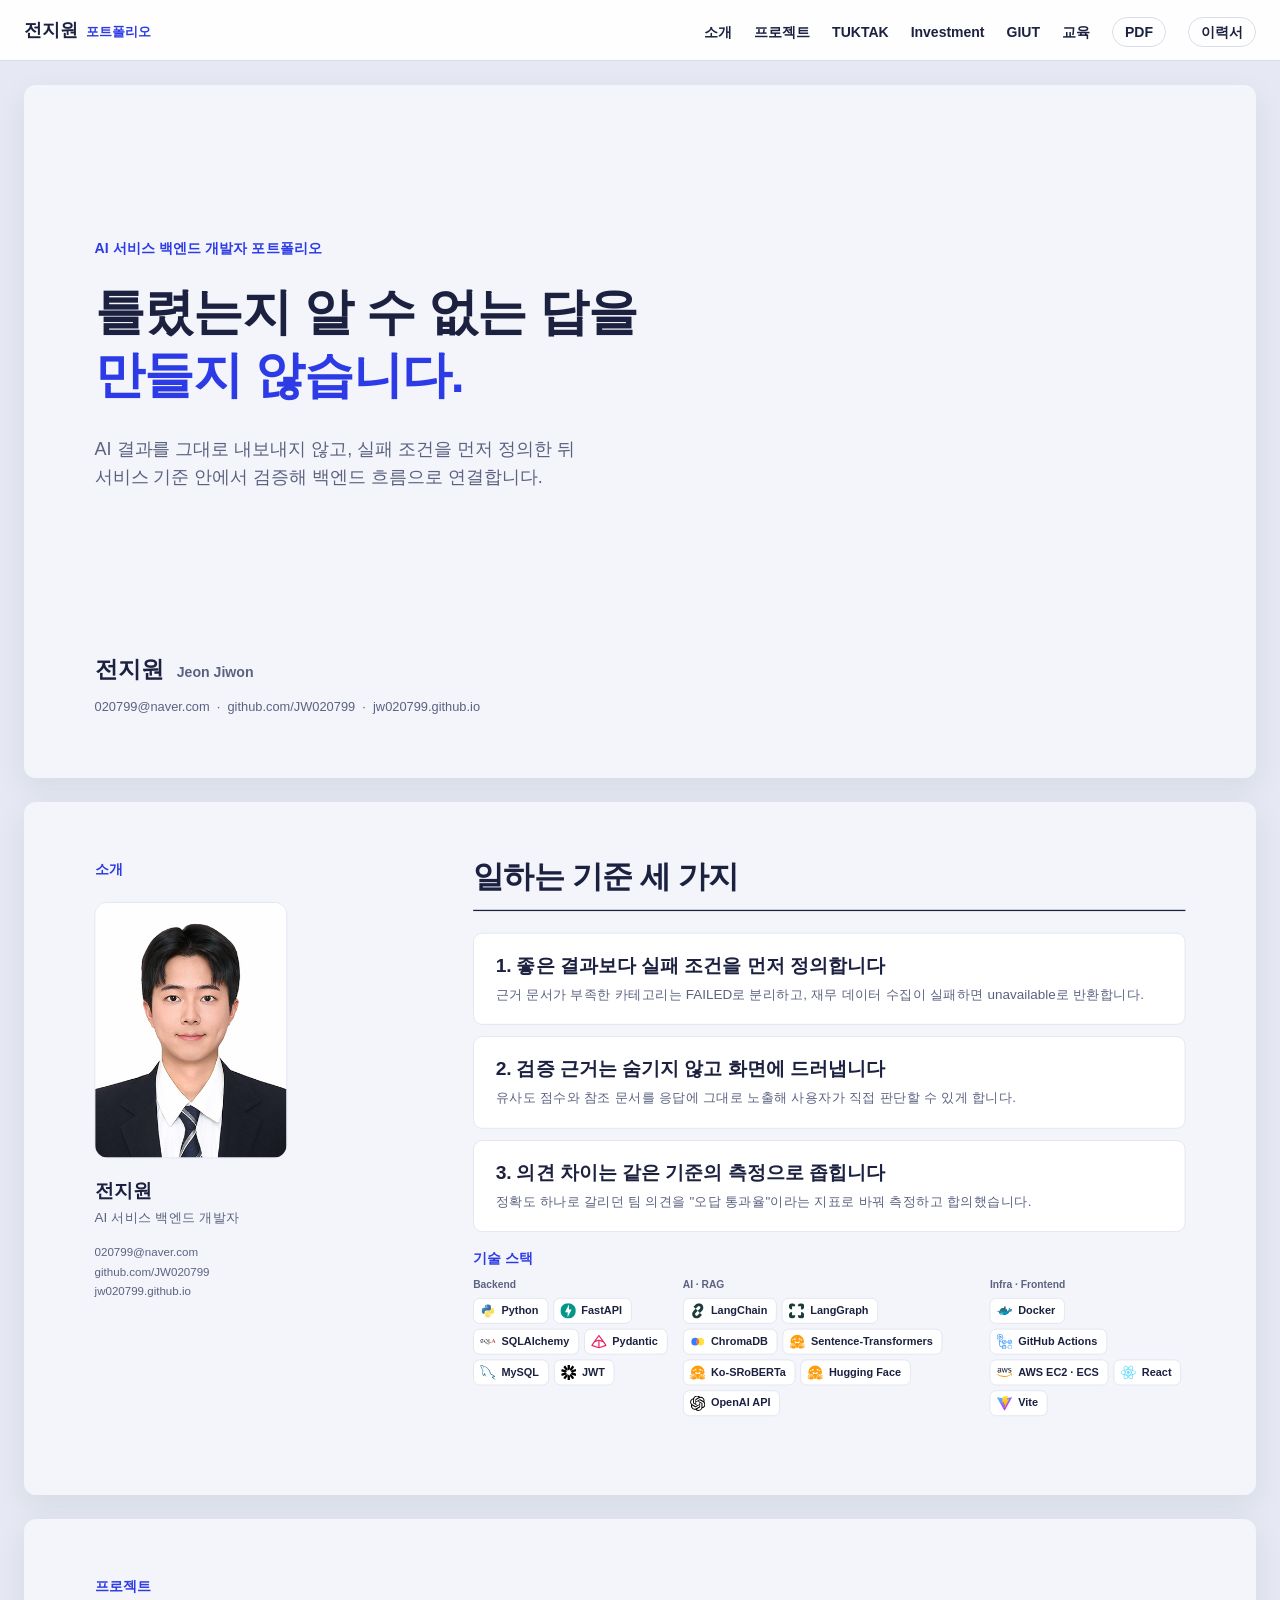
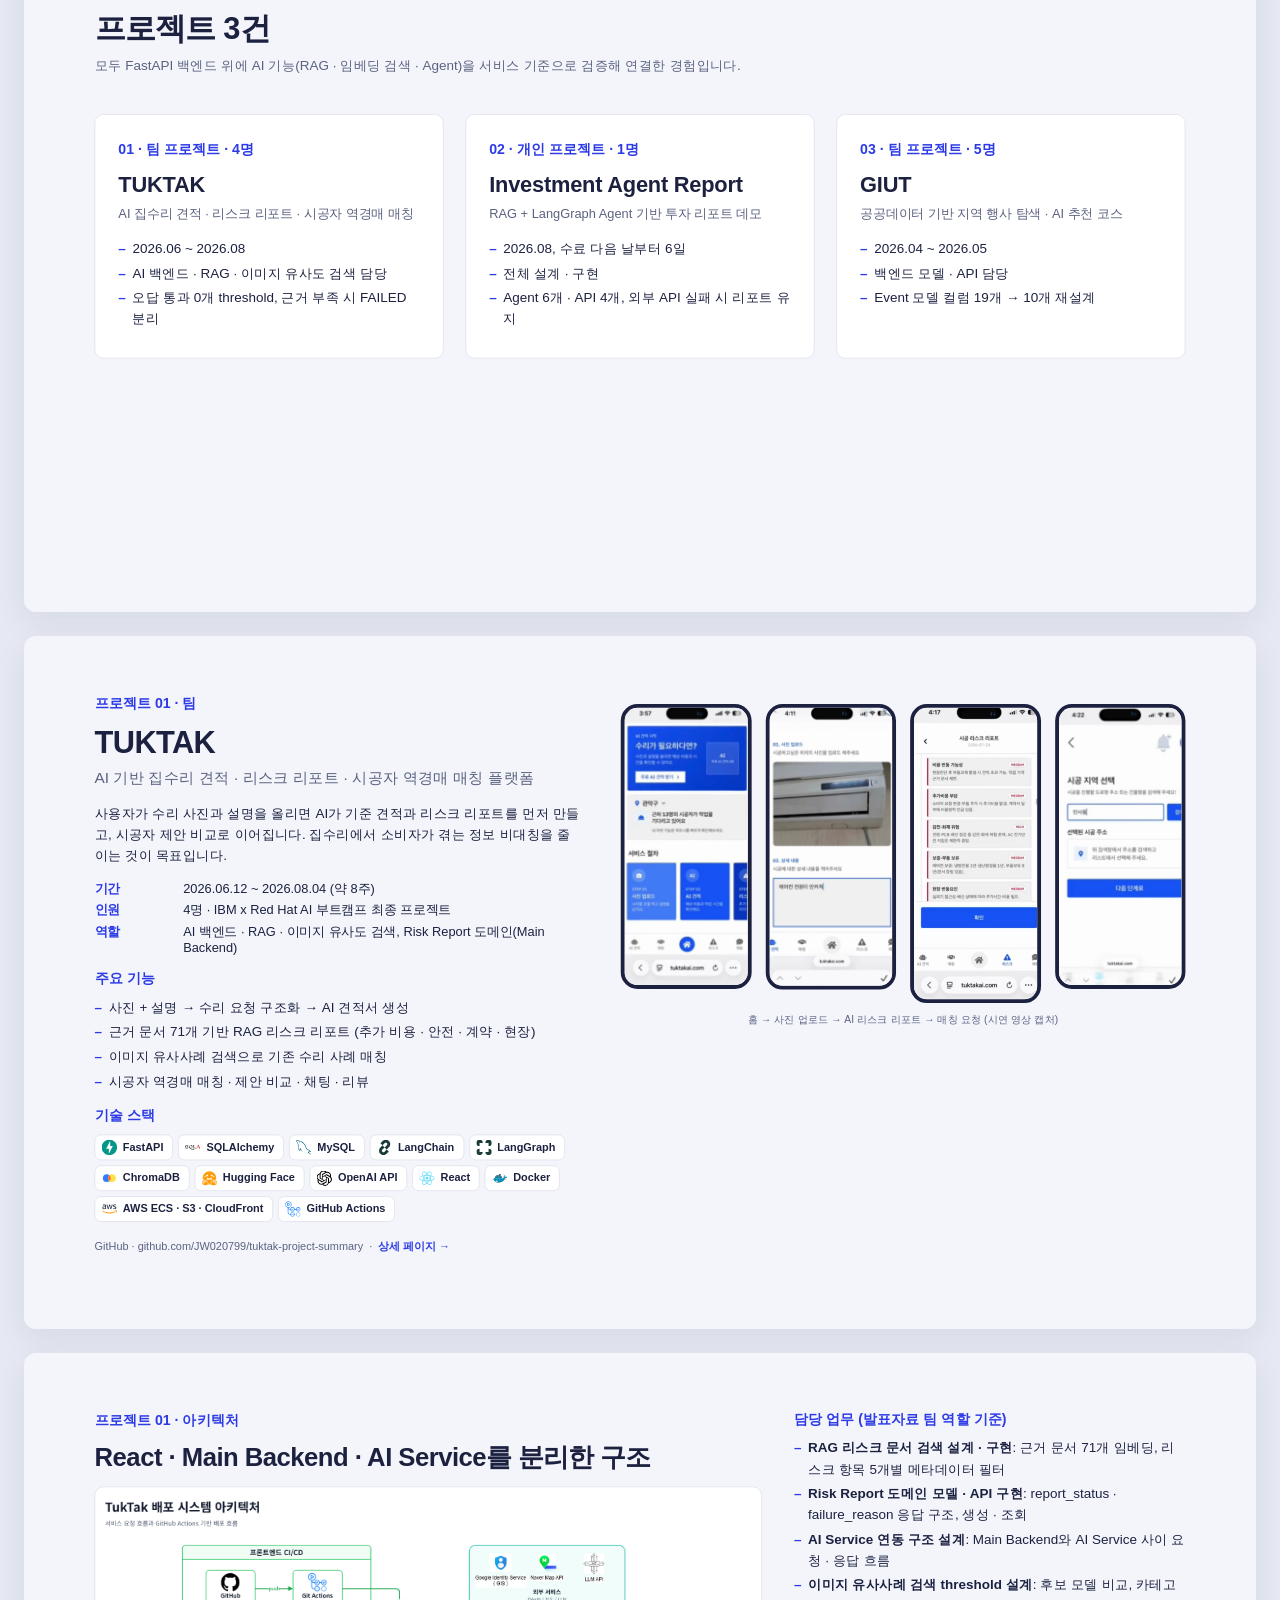
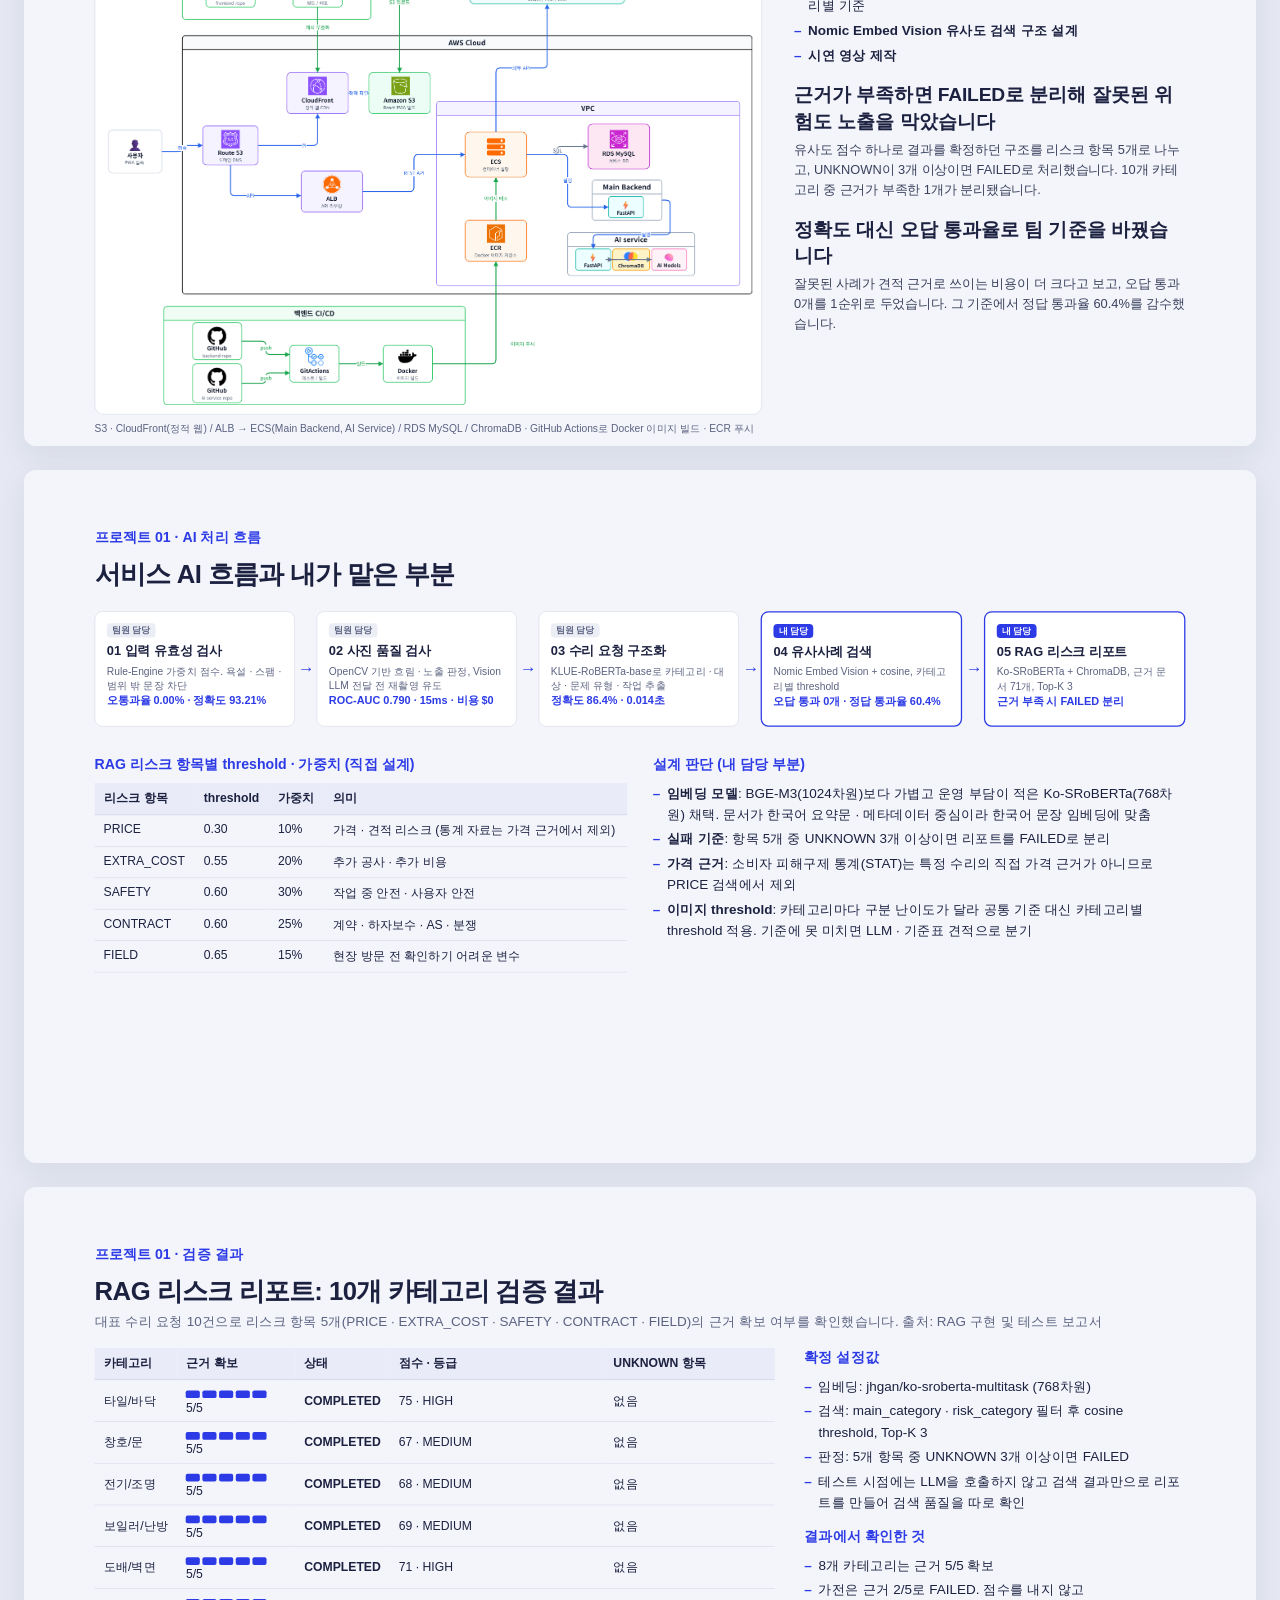
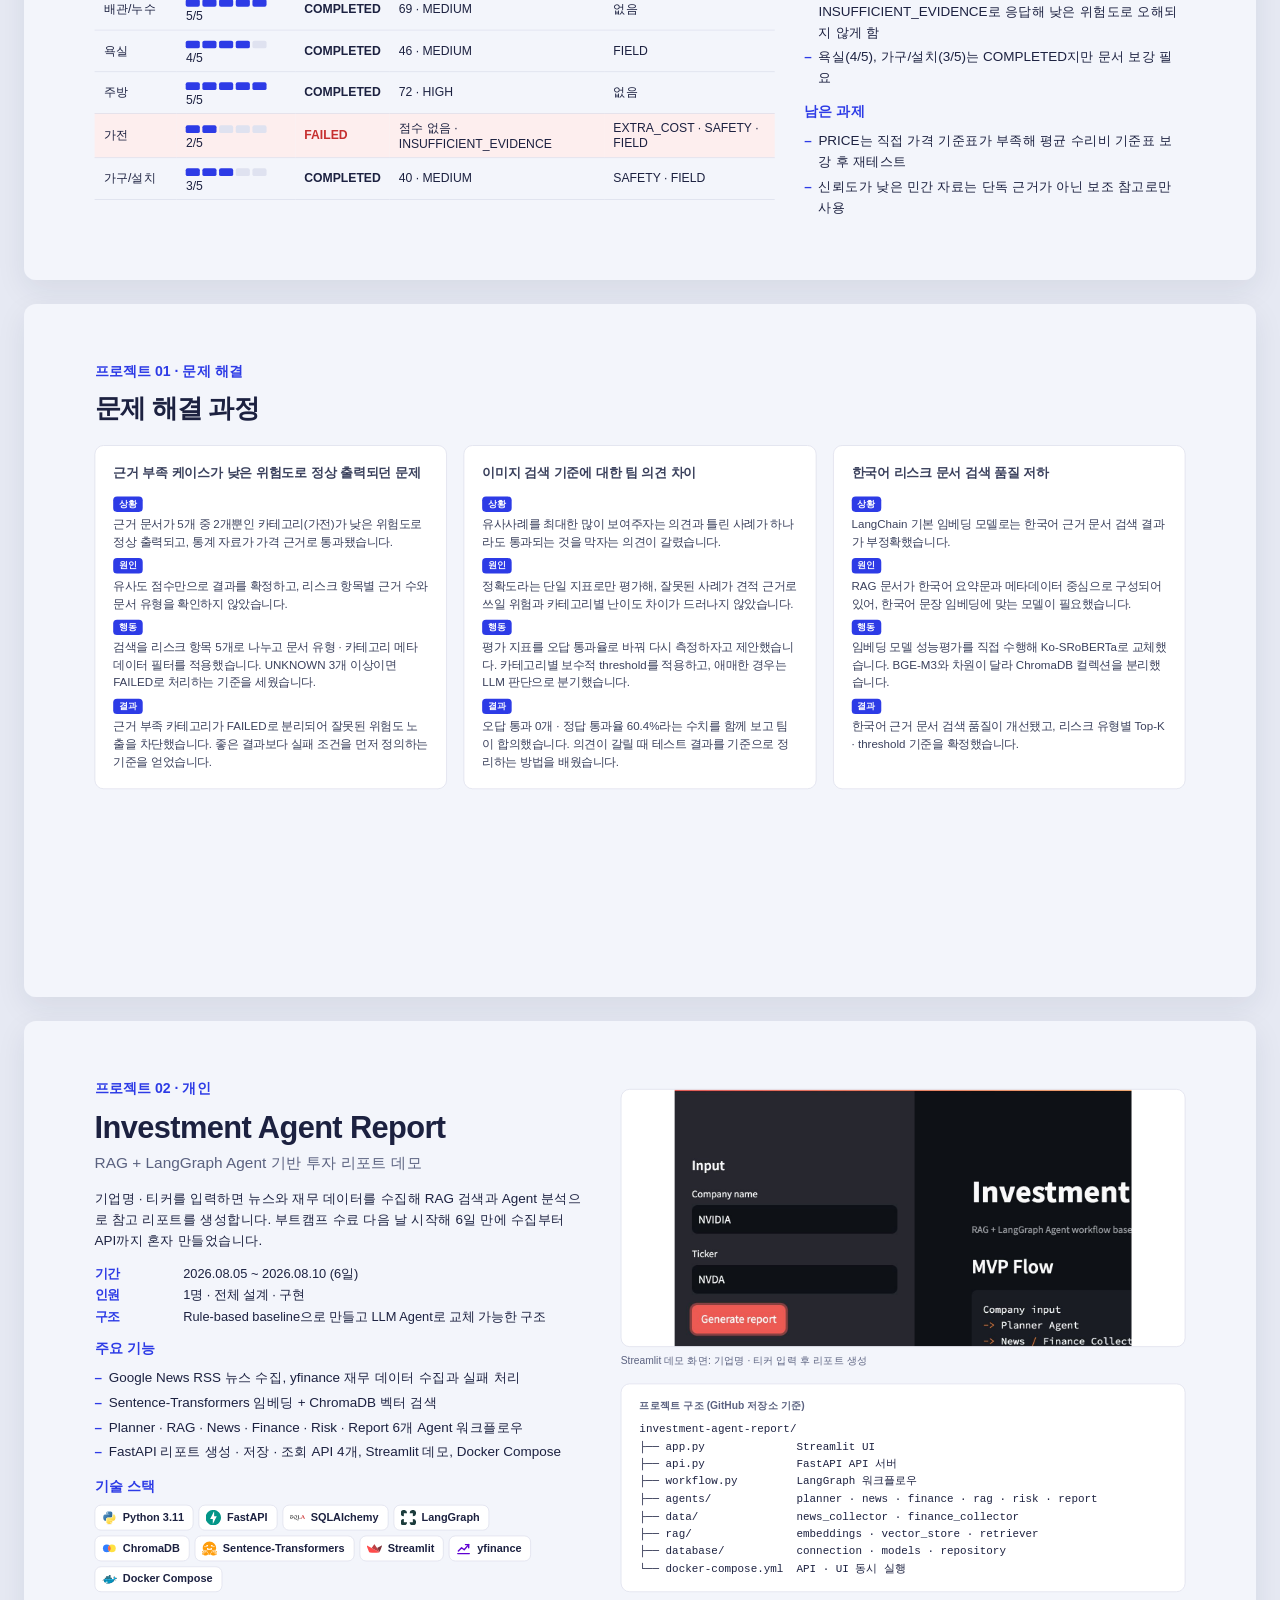
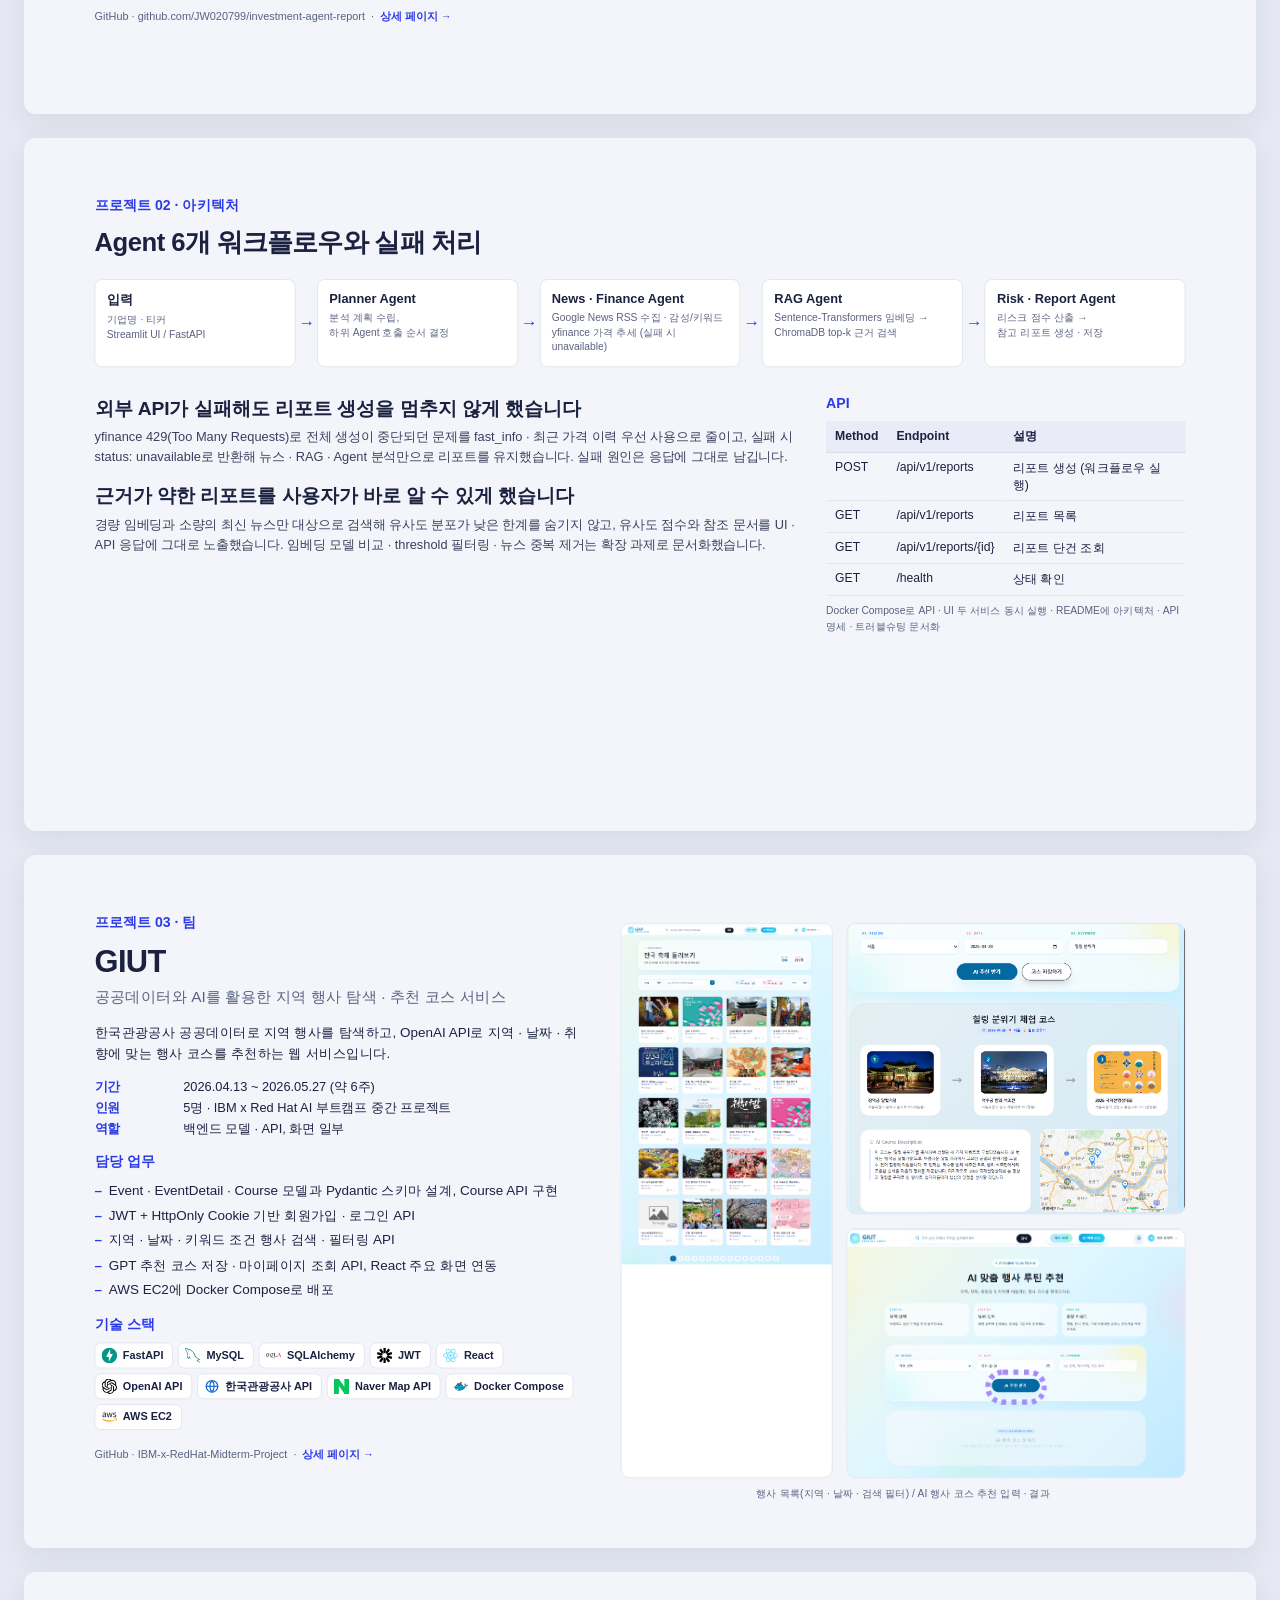
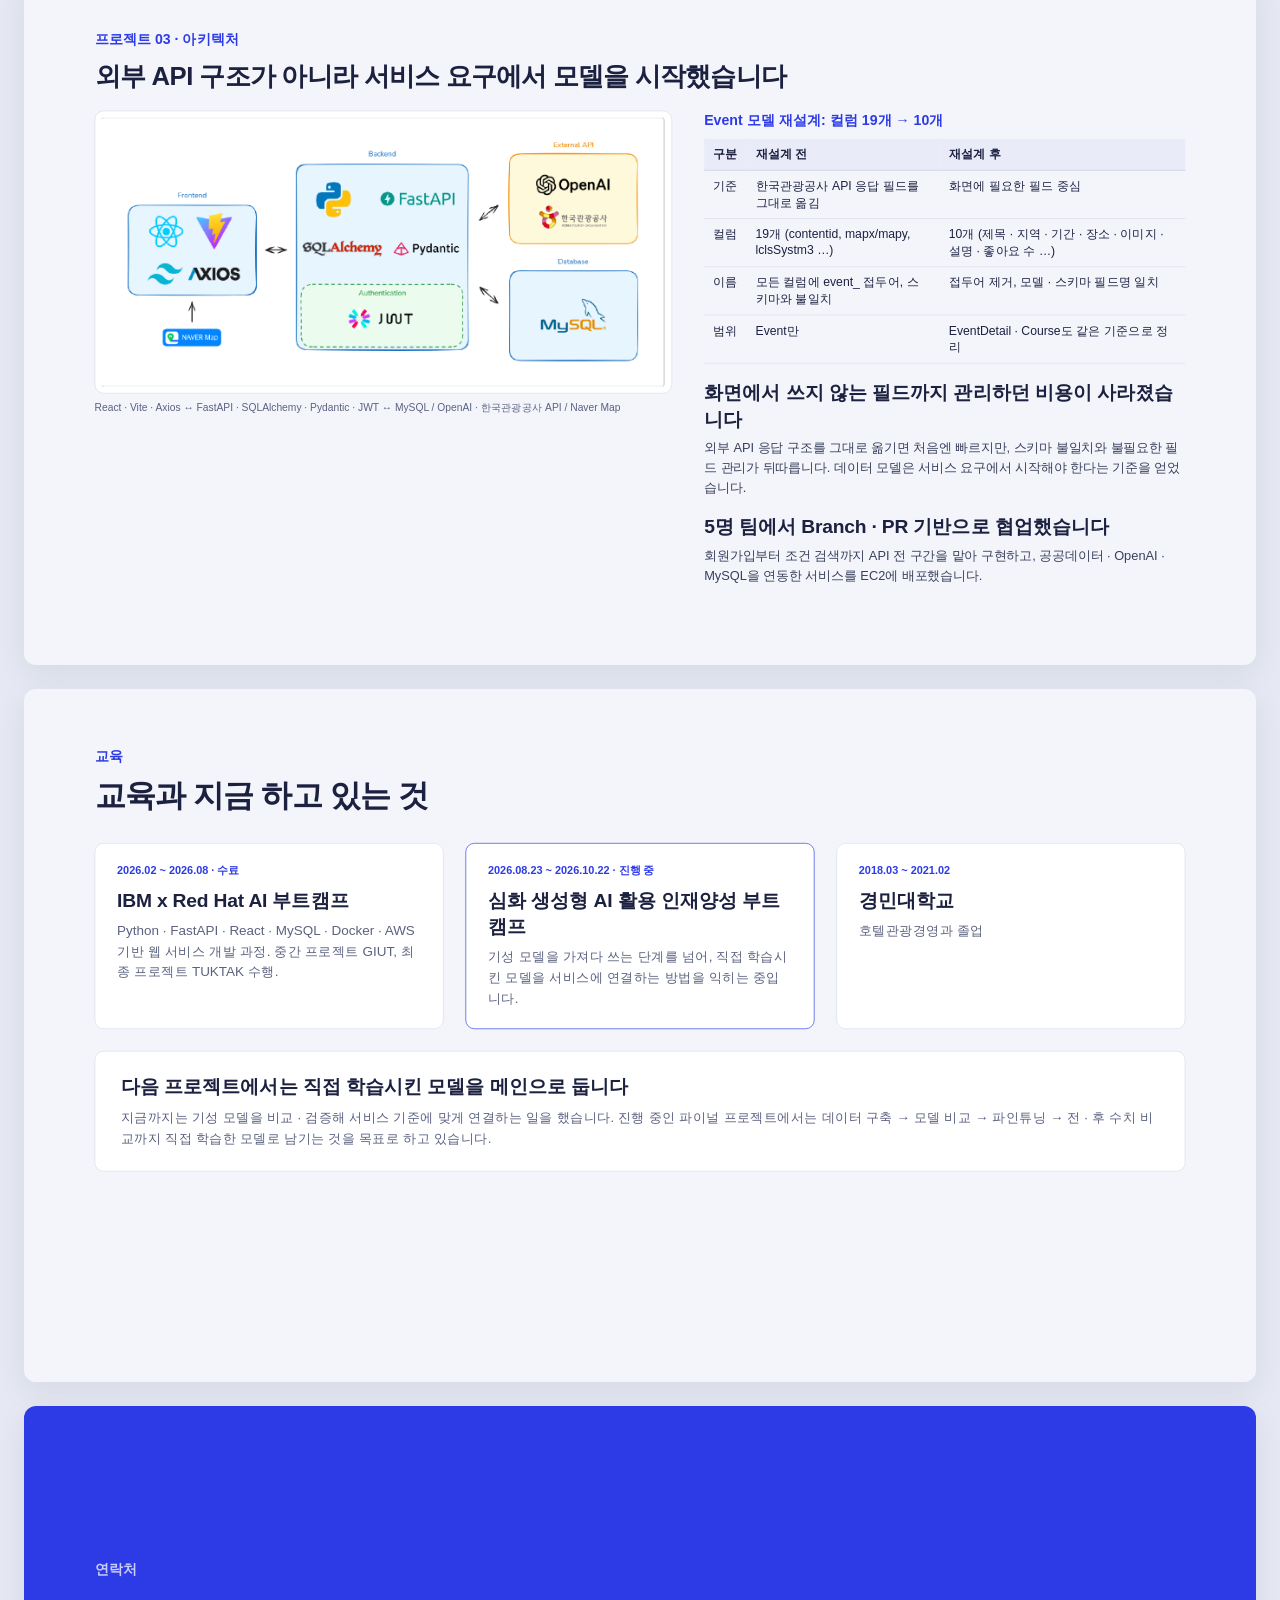
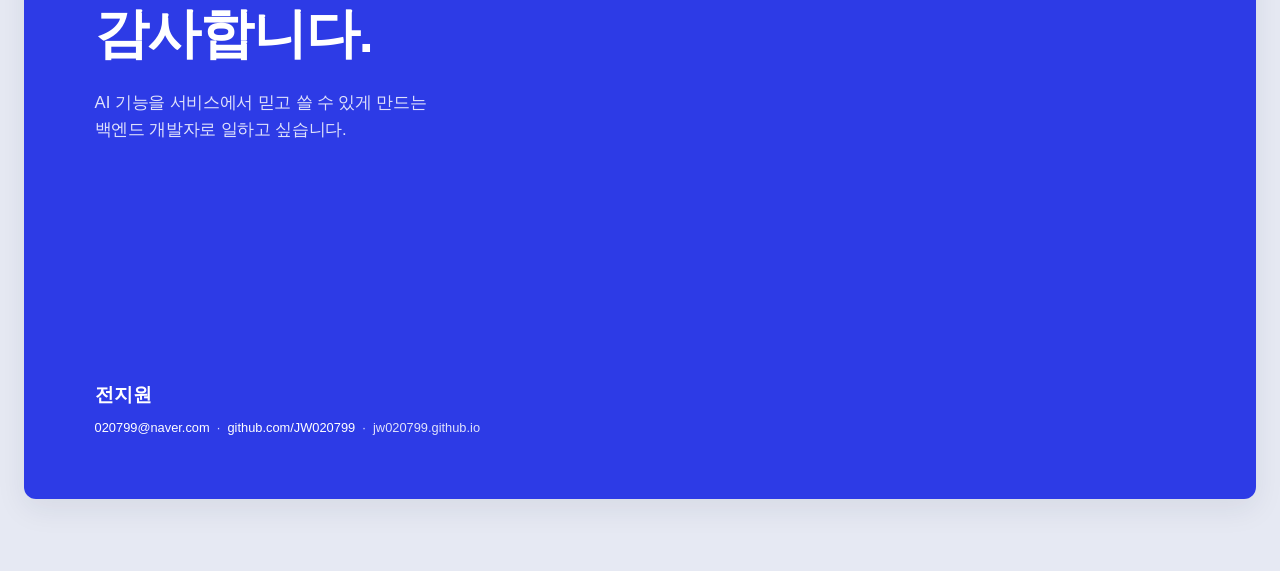
==== commit 83778d79: "포트폴리오 수정: 팀 역할 기준으로 담당 업무 정리, AI 문체 흔적 제거 - 담당 업무를 TUKTAK 발표자료 팀 역할 기준으로 정리 (구조화 모델 검증 · React · CI/" ====
--- a/index.html
+++ b/index.html
@@ -8,19 +8,19 @@
 <meta property="og:title" content="전지원 | AI Service Backend Developer" />
 <meta property="og:description" content="AI 결과를 그대로 내보내지 않고, 실패 조건을 먼저 정의한 뒤 서비스 기준 안에서 검증해 백엔드 흐름으로 연결합니다." />
 <link rel="icon" href="assets/favicon.svg" type="image/svg+xml" />
-<link rel="stylesheet" href="assets/css/deck.css?v=20260914bb" />
-<link rel="stylesheet" href="assets/css/deck-web.css?v=20260914db" />
+<link rel="stylesheet" href="assets/css/deck.css?v=20260914eebb" />
+<link rel="stylesheet" href="assets/css/deck-web.css?v=20260914eedb" />
 </head>
 <body class="web">
 <nav class="deck-nav"><div class="in">
-  <a class="brand" href="#cover">전지원<span>PORTFOLIO</span></a>
+  <a class="brand" href="#cover">전지원<span>포트폴리오</span></a>
   <ul>
-    <li><a href="#about">About</a></li>
-    <li><a href="#projects">Projects</a></li>
+    <li><a href="#about">소개</a></li>
+    <li><a href="#projects">프로젝트</a></li>
     <li><a href="#tuktak">TUKTAK</a></li>
     <li><a href="#investment">Investment</a></li>
     <li><a href="#giut">GIUT</a></li>
-    <li><a href="#education">Education</a></li>
+    <li><a href="#education">교육</a></li>
     <li><a class="pdf" href="assets/jeonjiwon-portfolio.pdf" target="_blank" rel="noopener">PDF</a></li>
     <li><a class="pdf" href="assets/jeonjiwon-resume.pdf" target="_blank" rel="noopener">이력서</a></li>
   </ul>
@@ -31,7 +31,7 @@
 <!-- 01 표지 -->
 <div class="slide-wrap" id="cover"><section class="slide">
   <div style="margin-top:150px">
-    <p class="kicker">AI Service Backend Developer · Portfolio</p>
+    <p class="kicker">AI 서비스 백엔드 개발자 포트폴리오</p>
     <h1 style="margin-top:34px;font-size:78px">틀렸는지 알 수 없는 답을<br><span class="b">만들지 않습니다.</span></h1>
     <p style="margin-top:44px;font-size:28px;color:var(--mute);line-height:1.6">AI 결과를 그대로 내보내지 않고, 실패 조건을 먼저 정의한 뒤<br>서비스 기준 안에서 검증해 백엔드 흐름으로 연결합니다.</p>
   </div>
@@ -45,7 +45,7 @@
 <div class="slide-wrap" id="about"><section class="slide">
   <div class="row" style="gap:70px">
     <div style="width:520px;flex:none">
-      <p class="kicker">About</p>
+      <p class="kicker">소개</p>
       <div class="shot" style="width:300px;margin:34px 0 30px;border-radius:20px"><img src="assets/shots/photo.png"></div>
       <h3>전지원</h3>
       <p class="mute" style="margin-top:6px">AI 서비스 백엔드 개발자</p>
@@ -54,10 +54,10 @@
     <div class="col">
       <h2>일하는 기준 세 가지</h2>
       <div class="rule"></div>
-      <div class="card" style="margin-bottom:18px"><h3>1. 좋은 결과보다 실패 조건을 먼저 정의합니다</h3><p class="mute" style="margin-top:8px">근거 문서가 부족한 카테고리는 FAILED로 분리하고, 재무 데이터 수집이 실패하면 unavailable로 반환합니다. 틀린 답보다 위험한 것은 틀렸는지 알 수 없는 답입니다.</p></div>
+      <div class="card" style="margin-bottom:18px"><h3>1. 좋은 결과보다 실패 조건을 먼저 정의합니다</h3><p class="mute" style="margin-top:8px">근거 문서가 부족한 카테고리는 FAILED로 분리하고, 재무 데이터 수집이 실패하면 unavailable로 반환합니다.</p></div>
       <div class="card" style="margin-bottom:18px"><h3>2. 검증 근거는 숨기지 않고 화면에 드러냅니다</h3><p class="mute" style="margin-top:8px">유사도 점수와 참조 문서를 응답에 그대로 노출해 사용자가 직접 판단할 수 있게 합니다.</p></div>
       <div class="card" style="margin-bottom:26px"><h3>3. 의견 차이는 같은 기준의 측정으로 좁힙니다</h3><p class="mute" style="margin-top:8px">정확도 하나로 갈리던 팀 의견을 "오답 통과율"이라는 지표로 바꿔 측정하고 합의했습니다.</p></div>
-      <h4>Tech Stack</h4>
+      <h4>기술 스택</h4>
       <div class="row" style="gap:22px">
         <div class="col"><p class="mute" style="font-size:16px;font-weight:800;margin-bottom:8px">Backend</p><div class="chips"><span><img src="assets/icons/tech/python.svg" alt="">Python</span><span><img src="assets/icons/tech/fastapi.svg" alt="">FastAPI</span><span><img src="assets/icons/tech/sqlalchemy.svg" alt="">SQLAlchemy</span><span><img src="assets/icons/tech/pydantic.svg" alt="">Pydantic</span><span><img src="assets/icons/tech/mysql.svg" alt="">MySQL</span><span><img src="assets/icons/tech/jwt.svg" alt="">JWT</span></div></div>
         <div class="col" style="flex:1.5"><p class="mute" style="font-size:16px;font-weight:800;margin-bottom:8px">AI · RAG</p><div class="chips"><span><img src="assets/icons/tech/langchain.svg" alt="">LangChain</span><span><img src="assets/icons/tech/langgraph.svg" alt="">LangGraph</span><span><img src="assets/icons/tech/chromadb.svg" alt="">ChromaDB</span><span><img src="assets/icons/tech/huggingface.svg" alt="">Sentence-Transformers</span><span><img src="assets/icons/tech/huggingface.svg" alt="">Ko-SRoBERTa</span><span><img src="assets/icons/tech/huggingface.svg" alt="">Hugging Face</span><span><img src="assets/icons/tech/openai.svg" alt="">OpenAI API</span></div></div>
@@ -69,11 +69,11 @@
 
 <!-- 03 프로젝트 목차 -->
 <div class="slide-wrap" id="projects"><section class="slide">
-  <p class="kicker">Projects</p>
+  <p class="kicker">프로젝트</p>
   <h2 style="margin-top:20px">프로젝트 3건</h2>
   <p class="mute" style="margin-top:12px">모두 FastAPI 백엔드 위에 AI 기능(RAG · 임베딩 검색 · Agent)을 서비스 기준으로 검증해 연결한 경험입니다.</p>
   <div class="pj-idx">
-    <div class="card"><p class="n">01 · 팀 프로젝트 · 4명</p><h3>TUKTAK</h3><p class="sub">AI 집수리 견적 · 리스크 리포트 · 시공자 역경매 매칭</p><ul class="dash"><li>2026.06 ~ 2026.08</li><li>AI 백엔드 · RAG · 이미지 유사도 검색 담당</li><li>오답 통과 0개 threshold, 구조화 정확도 86.4%</li></ul></div>
+    <div class="card"><p class="n">01 · 팀 프로젝트 · 4명</p><h3>TUKTAK</h3><p class="sub">AI 집수리 견적 · 리스크 리포트 · 시공자 역경매 매칭</p><ul class="dash"><li>2026.06 ~ 2026.08</li><li>AI 백엔드 · RAG · 이미지 유사도 검색 담당</li><li>오답 통과 0개 threshold, 근거 부족 시 FAILED 분리</li></ul></div>
     <div class="card"><p class="n">02 · 개인 프로젝트 · 1명</p><h3>Investment Agent Report</h3><p class="sub">RAG + LangGraph Agent 기반 투자 리포트 데모</p><ul class="dash"><li>2026.08, 수료 다음 날부터 6일</li><li>전체 설계 · 구현</li><li>Agent 6개 · API 4개, 외부 API 실패 시 리포트 유지</li></ul></div>
     <div class="card"><p class="n">03 · 팀 프로젝트 · 5명</p><h3>GIUT</h3><p class="sub">공공데이터 기반 지역 행사 탐색 · AI 추천 코스</p><ul class="dash"><li>2026.04 ~ 2026.05</li><li>백엔드 모델 · API 담당</li><li>Event 모델 컬럼 19개 → 10개 재설계</li></ul></div>
   </div>
@@ -83,12 +83,12 @@
 <div class="slide-wrap" id="tuktak"><section class="slide">
   <div class="row" style="gap:60px">
     <div style="width:760px;flex:none">
-      <p class="kicker">Project 01 · Team</p>
+      <p class="kicker">프로젝트 01 · 팀</p>
       <h2 style="margin-top:16px">TUKTAK</h2>
       <p class="mute" style="font-size:24px;margin-top:6px">AI 기반 집수리 견적 · 리스크 리포트 · 시공자 역경매 매칭 플랫폼</p>
       <p style="margin-top:22px">사용자가 수리 사진과 설명을 올리면 AI가 기준 견적과 리스크 리포트를 먼저 만들고, 시공자 제안 비교로 이어집니다. 집수리에서 소비자가 겪는 정보 비대칭을 줄이는 것이 목표입니다.</p>
       <div class="meta">
-        <span class="k">기간</span><span>2026.06.12 ~ 2026.08.04 (8주)</span>
+        <span class="k">기간</span><span>2026.06.12 ~ 2026.08.04 (약 8주)</span>
         <span class="k">인원</span><span>4명 · IBM x Red Hat AI 부트캠프 최종 프로젝트</span>
         <span class="k">역할</span><span>AI 백엔드 · RAG · 이미지 유사도 검색, Risk Report 도메인(Main Backend)</span>
       </div>
@@ -110,7 +110,7 @@
         <div class="shot" style="width:220px"><img src="assets/shots/phone_risk2.png"></div>
         <div class="shot" style="width:220px"><img src="assets/shots/phone_match.png"></div>
       </div>
-      <p class="mute" style="font-size:16px;margin-top:14px;text-align:center">홈 → 사진 업로드 → AI 리스크 리포트 → 시공자 매칭 (시연 영상 캡처)</p>
+      <p class="mute" style="font-size:16px;margin-top:14px;text-align:center">홈 → 사진 업로드 → AI 리스크 리포트 → 매칭 요청 (시연 영상 캡처)</p>
     </div>
   </div>
 </section></div>
@@ -119,20 +119,20 @@
 <div class="slide-wrap" id="tuktak-architecture"><section class="slide">
   <div class="row" style="gap:50px">
     <div style="width:1040px;flex:none">
-      <p class="kicker">Project 01 · Architecture</p>
+      <p class="kicker">프로젝트 01 · 아키텍처</p>
       <h2 style="margin-top:16px;font-size:40px">React · Main Backend · AI Service를 분리한 구조</h2>
       <div class="shot" style="margin-top:22px;padding:14px;background:#fff"><img src="assets/projects/resource-thumbs/deploy-architecture.png"></div>
       <p class="mute" style="font-size:16px;margin-top:10px">S3 · CloudFront(정적 웹) / ALB → ECS(Main Backend, AI Service) / RDS MySQL / ChromaDB · GitHub Actions로 Docker 이미지 빌드 · ECR 푸시</p>
     </div>
     <div class="col">
-      <h4>담당 업무</h4>
-      <ul class="dash">
-        <li><b>RAG 리스크 문서 검색 설계 · 구현</b> — 근거 문서 71개 임베딩, 리스크 항목 5개별 메타데이터 필터</li>
-        <li><b>Risk Report 도메인 모델 · API</b> — 생성 · 저장 · 조회, Main Backend ↔ AI Service 연동</li>
-        <li><b>이미지 유사사례 검색</b> — 임베딩 모델 4종 비교, 카테고리별 threshold 설계</li>
-        <li><b>수리 요청 구조화 모델 검증</b> — KLUE-RoBERTa vs KoELECTRA vs LLM 후보</li>
-        <li><b>React 화면</b> — 고객 · 시공자 마이페이지, 홈, AI 리스크 페이지 연동</li>
-        <li><b>배포</b> — AI Service Dockerfile, GitHub Actions 빌드 워크플로우</li>
+      <h4>담당 업무 (발표자료 팀 역할 기준)</h4>
+      <ul class="dash">
+        <li><b>RAG 리스크 문서 검색 설계 · 구현</b>: 근거 문서 71개 임베딩, 리스크 항목 5개별 메타데이터 필터</li>
+        <li><b>Risk Report 도메인 모델 · API 구현</b>: report_status · failure_reason 응답 구조, 생성 · 조회</li>
+        <li><b>AI Service 연동 구조 설계</b>: Main Backend와 AI Service 사이 요청 · 응답 흐름</li>
+        <li><b>이미지 유사사례 검색 threshold 설계</b>: 후보 모델 비교, 카테고리별 기준</li>
+        <li><b>Nomic Embed Vision 유사도 검색 구조 설계</b></li>
+        <li><b>시연 영상 제작</b></li>
       </ul>
       <div class="learn">
         <h3>근거가 부족하면 FAILED로 분리해 잘못된 위험도 노출을 막았습니다</h3>
@@ -148,14 +148,14 @@
 
 <!-- 06 TUKTAK AI 흐름 + RAG 설계 -->
 <div class="slide-wrap" id="tuktak-pipeline"><section class="slide">
-  <p class="kicker">Project 01 · AI Pipeline</p>
-  <h2 style="margin-top:16px;font-size:40px">입력 검증 → 구조화 → 유사사례 → 견적 → RAG 리스크 리포트</h2>
+  <p class="kicker">프로젝트 01 · AI 처리 흐름</p>
+  <h2 style="margin-top:16px;font-size:40px">서비스 AI 흐름과 내가 맡은 부분</h2>
   <div class="flow" style="margin-top:34px">
-    <div class="st"><b>01 입력 유효성 검사</b><span>Rule-Engine 가중치 점수. 욕설 · 스팸 · 범위 밖 문장 차단<br><b style="color:var(--blue);font-size:17px">오통과율 0.00% · 정확도 93.21%</b></span></div>
-    <div class="st"><b>02 사진 품질 검사</b><span>OpenCV 기반 흐림 · 노출 판정, Vision LLM 전달 전 재촬영 유도<br><b style="color:var(--blue);font-size:17px">ROC-AUC 0.790 · 15ms · 비용 $0</b></span></div>
-    <div class="st"><b>03 수리 요청 구조화</b><span>KLUE-RoBERTa-base로 카테고리 · 대상 · 문제 유형 · 작업 추출<br><b style="color:var(--blue);font-size:17px">정확도 86.4% · 0.014초</b></span></div>
-    <div class="st"><b>04 유사사례 검색</b><span>Nomic Embed Vision + cosine, 카테고리별 threshold<br><b style="color:var(--blue);font-size:17px">오답 통과 0개 · 정답 통과율 60.4%</b></span></div>
-    <div class="st"><b>05 RAG 리스크 리포트</b><span>Ko-SRoBERTa + ChromaDB, 근거 문서 71개, Top-K 3<br><b style="color:var(--blue);font-size:17px">근거 부족 시 FAILED 분리</b></span></div>
+    <div class="st"><em class="tag">팀원 담당</em><b>01 입력 유효성 검사</b><span>Rule-Engine 가중치 점수. 욕설 · 스팸 · 범위 밖 문장 차단<br><b style="color:var(--blue);font-size:17px">오통과율 0.00% · 정확도 93.21%</b></span></div>
+    <div class="st"><em class="tag">팀원 담당</em><b>02 사진 품질 검사</b><span>OpenCV 기반 흐림 · 노출 판정, Vision LLM 전달 전 재촬영 유도<br><b style="color:var(--blue);font-size:17px">ROC-AUC 0.790 · 15ms · 비용 $0</b></span></div>
+    <div class="st"><em class="tag">팀원 담당</em><b>03 수리 요청 구조화</b><span>KLUE-RoBERTa-base로 카테고리 · 대상 · 문제 유형 · 작업 추출<br><b style="color:var(--blue);font-size:17px">정확도 86.4% · 0.014초</b></span></div>
+    <div class="st me"><em class="tag me">내 담당</em><b>04 유사사례 검색</b><span>Nomic Embed Vision + cosine, 카테고리별 threshold<br><b style="color:var(--blue);font-size:17px">오답 통과 0개 · 정답 통과율 60.4%</b></span></div>
+    <div class="st me"><em class="tag me">내 담당</em><b>05 RAG 리스크 리포트</b><span>Ko-SRoBERTa + ChromaDB, 근거 문서 71개, Top-K 3<br><b style="color:var(--blue);font-size:17px">근거 부족 시 FAILED 분리</b></span></div>
   </div>
   <div class="row" style="margin-top:44px;gap:40px">
     <div class="col">
@@ -169,53 +169,55 @@
       </table>
     </div>
     <div class="col">
-      <h4>설계 판단</h4>
-      <ul class="dash">
-        <li><b>임베딩 모델</b> — BGE-M3(1024차원)보다 가볍고 운영 부담이 적은 Ko-SRoBERTa(768차원) 채택. 한국어 요약문 · 메타데이터 중심 문서에 안정적</li>
-        <li><b>실패 기준</b> — 항목 5개 중 UNKNOWN 3개 이상이면 리포트를 FAILED로 분리. 10개 카테고리 테스트에서 9개 COMPLETED, 1개 FAILED</li>
-        <li><b>가격 근거</b> — 소비자 피해구제 통계(STAT)는 특정 수리의 직접 가격 근거가 아니므로 PRICE 검색에서 제외</li>
-        <li><b>구조화 모델</b> — LLM 후보 3종 100건 평가에서 Qwen 오류 78건 · 지연 27.7초. 구조화는 소형 모델(KLUE-RoBERTa, 0.014초)로 결정</li>
-      </ul>
-    </div>
-  </div>
-</section></div>
-
-<!-- 07 TUKTAK 모델 비교 실험 -->
+      <h4>설계 판단 (내 담당 부분)</h4>
+      <ul class="dash">
+        <li><b>임베딩 모델</b>: BGE-M3(1024차원)보다 가볍고 운영 부담이 적은 Ko-SRoBERTa(768차원) 채택. 문서가 한국어 요약문 · 메타데이터 중심이라 한국어 문장 임베딩에 맞춤</li>
+        <li><b>실패 기준</b>: 항목 5개 중 UNKNOWN 3개 이상이면 리포트를 FAILED로 분리</li>
+        <li><b>가격 근거</b>: 소비자 피해구제 통계(STAT)는 특정 수리의 직접 가격 근거가 아니므로 PRICE 검색에서 제외</li>
+        <li><b>이미지 threshold</b>: 카테고리마다 구분 난이도가 달라 공통 기준 대신 카테고리별 threshold 적용. 기준에 못 미치면 LLM · 기준표 견적으로 분기</li>
+      </ul>
+    </div>
+  </div>
+</section></div>
+
+<!-- 07 TUKTAK RAG 검증 결과 -->
 <div class="slide-wrap" id="tuktak-evaluation"><section class="slide">
-  <p class="kicker">Project 01 · Evaluation</p>
-  <h2 style="margin-top:16px;font-size:40px">구조화 모델 선정 — 5개 필드 정확도 비교</h2>
-  <div class="row" style="margin-top:30px;gap:50px">
+  <p class="kicker">프로젝트 01 · 검증 결과</p>
+  <h2 style="margin-top:16px;font-size:40px">RAG 리스크 리포트: 10개 카테고리 검증 결과</h2>
+  <p class="mute" style="margin-top:8px">대표 수리 요청 10건으로 리스크 항목 5개(PRICE · EXTRA_COST · SAFETY · CONTRACT · FIELD)의 근거 확보 여부를 확인했습니다. 출처: RAG 구현 및 테스트 보고서</p>
+  <div class="row" style="margin-top:24px;gap:46px">
     <div style="width:1060px;flex:none">
-      <div class="legend"><span><i style="background:var(--blue)"></i>KLUE-RoBERTa-base (채택)</span><span><i style="background:#b9c0ea"></i>KoELECTRA</span></div>
-      <div class="chart">
-        <div class="grp"><div class="bars"><div class="bar a" style="height:96.33%"><span class="v">96.3</span></div><div class="bar b" style="height:91.33%"><span class="v">91.3</span></div></div><div class="x">대분류</div></div>
-        <div class="grp"><div class="bars"><div class="bar a" style="height:89.67%"><span class="v">89.7</span></div><div class="bar b" style="height:82.33%"><span class="v">82.3</span></div></div><div class="x">수리 객체</div></div>
-        <div class="grp"><div class="bars"><div class="bar a" style="height:69.67%"><span class="v">69.7</span></div><div class="bar b" style="height:54.67%"><span class="v">54.7</span></div></div><div class="x">문제 유형</div></div>
-        <div class="grp"><div class="bars"><div class="bar a" style="height:89%"><span class="v">89.0</span></div><div class="bar b" style="height:76%"><span class="v">76.0</span></div></div><div class="x">수리 작업</div></div>
-        <div class="grp"><div class="bars"><div class="bar a" style="height:87.33%"><span class="v">87.3</span></div><div class="bar b" style="height:81.33%"><span class="v">81.3</span></div></div><div class="x">입력 유효성</div></div>
-        <div class="grp"><div class="bars"><div class="bar a" style="height:86.4%"><span class="v">86.4</span></div><div class="bar b" style="height:77.13%"><span class="v">77.1</span></div></div><div class="x">평균</div></div>
-      </div>
-      <p class="mute" style="font-size:16px;margin-top:12px">4차 최종 서비스 적합성 평가 · Accuracy(%) · missing_info 제외 5개 구조화 필드</p>
-      <div class="stat" style="margin-top:30px">
-        <div class="card"><div class="v">86.4%</div><div class="l">평균 정확도 (KoELECTRA 77.1%)</div></div>
-        <div class="card"><div class="v">0.014초</div><div class="l">요청당 처리시간 · LLM 호출 없음</div></div>
-        <div class="card"><div class="v">4단계</div><div class="l">기본 수행 → 구조화 정확도 → 예외 케이스 → 서비스 적합성</div></div>
-      </div>
-    </div>
-    <div class="col">
-      <h4>평가 설계</h4>
-      <ul class="dash">
-        <li>1차 기본 수행능력: 출력 성공 · 형식 준수 · 라벨 범주 준수 · 처리시간으로 KoT5 · EXAONE 제외</li>
-        <li>2차 구조화 정확도: 필드별 Accuracy · Macro-F1 · Exact Match. Qwen2.5-Instruct 제외</li>
-        <li>3차 예외 케이스: 모호한 입력 · 위험 요청 · 정보 부족 입력의 validity · missing_info 판정</li>
-        <li>4차 서비스 적합성: 5개 필드 정확도와 처리시간으로 최종 선정</li>
-      </ul>
-      <h4 style="margin-top:26px">이미지 유사사례 검색</h4>
-      <ul class="dash">
-        <li>후보: CLIP · DINOv2 · ConvNeXt · Nomic Embed Vision을 같은 기준으로 비교</li>
-        <li>카테고리마다 시각 난이도가 달라 공통 threshold 대신 카테고리별 threshold 적용</li>
-        <li>선정 우선순위: ① 오답 통과 최소화 ② 정답 통과 확보 ③ 부족 시 LLM · 기준표로 분기</li>
-        <li>결과: <b>오답 통과 0개, 정답 통과율 60.4%</b> (전체 1위)</li>
+      <table class="ev"><tr><th>카테고리</th><th>근거 확보</th><th>상태</th><th>점수 · 등급</th><th>UNKNOWN 항목</th></tr>
+<tr><td>타일/바닥</td><td><span class="ev5"><i class="on"></i><i class="on"></i><i class="on"></i><i class="on"></i><i class="on"></i></span>5/5</td><td class="st-completed">COMPLETED</td><td>75 · HIGH</td><td>없음</td></tr>
+<tr><td>창호/문</td><td><span class="ev5"><i class="on"></i><i class="on"></i><i class="on"></i><i class="on"></i><i class="on"></i></span>5/5</td><td class="st-completed">COMPLETED</td><td>67 · MEDIUM</td><td>없음</td></tr>
+<tr><td>전기/조명</td><td><span class="ev5"><i class="on"></i><i class="on"></i><i class="on"></i><i class="on"></i><i class="on"></i></span>5/5</td><td class="st-completed">COMPLETED</td><td>68 · MEDIUM</td><td>없음</td></tr>
+<tr><td>보일러/난방</td><td><span class="ev5"><i class="on"></i><i class="on"></i><i class="on"></i><i class="on"></i><i class="on"></i></span>5/5</td><td class="st-completed">COMPLETED</td><td>69 · MEDIUM</td><td>없음</td></tr>
+<tr><td>도배/벽면</td><td><span class="ev5"><i class="on"></i><i class="on"></i><i class="on"></i><i class="on"></i><i class="on"></i></span>5/5</td><td class="st-completed">COMPLETED</td><td>71 · HIGH</td><td>없음</td></tr>
+<tr><td>배관/누수</td><td><span class="ev5"><i class="on"></i><i class="on"></i><i class="on"></i><i class="on"></i><i class="on"></i></span>5/5</td><td class="st-completed">COMPLETED</td><td>69 · MEDIUM</td><td>없음</td></tr>
+<tr><td>욕실</td><td><span class="ev5"><i class="on"></i><i class="on"></i><i class="on"></i><i class="on"></i><i class=""></i></span>4/5</td><td class="st-completed">COMPLETED</td><td>46 · MEDIUM</td><td>FIELD</td></tr>
+<tr><td>주방</td><td><span class="ev5"><i class="on"></i><i class="on"></i><i class="on"></i><i class="on"></i><i class="on"></i></span>5/5</td><td class="st-completed">COMPLETED</td><td>72 · HIGH</td><td>없음</td></tr>
+<tr class="fail"><td>가전</td><td><span class="ev5"><i class="on"></i><i class="on"></i><i class=""></i><i class=""></i><i class=""></i></span>2/5</td><td class="st-failed">FAILED</td><td>점수 없음 · INSUFFICIENT_EVIDENCE</td><td>EXTRA_COST · SAFETY · FIELD</td></tr>
+<tr><td>가구/설치</td><td><span class="ev5"><i class="on"></i><i class="on"></i><i class="on"></i><i class=""></i><i class=""></i></span>3/5</td><td class="st-completed">COMPLETED</td><td>40 · MEDIUM</td><td>SAFETY · FIELD</td></tr>
+      </table>
+    </div>
+    <div class="col">
+      <h4>확정 설정값</h4>
+      <ul class="dash">
+        <li>임베딩: jhgan/ko-sroberta-multitask (768차원)</li>
+        <li>검색: main_category · risk_category 필터 후 cosine threshold, Top-K 3</li>
+        <li>판정: 5개 항목 중 UNKNOWN 3개 이상이면 FAILED</li>
+        <li>테스트 시점에는 LLM을 호출하지 않고 검색 결과만으로 리포트를 만들어 검색 품질을 따로 확인</li>
+      </ul>
+      <h4 style="margin-top:22px">결과에서 확인한 것</h4>
+      <ul class="dash">
+        <li>8개 카테고리는 근거 5/5 확보</li>
+        <li>가전은 근거 2/5로 FAILED. 점수를 내지 않고 INSUFFICIENT_EVIDENCE로 응답해 낮은 위험도로 오해되지 않게 함</li>
+        <li>욕실(4/5), 가구/설치(3/5)는 COMPLETED지만 문서 보강 필요</li>
+      </ul>
+      <h4 style="margin-top:22px">남은 과제</h4>
+      <ul class="dash">
+        <li>PRICE는 직접 가격 기준표가 부족해 평균 수리비 기준표 보강 후 재테스트</li>
+        <li>신뢰도가 낮은 민간 자료는 단독 근거가 아닌 보조 참고로만 사용</li>
       </ul>
     </div>
   </div>
@@ -223,7 +225,7 @@
 
 <!-- 08 TUKTAK 문제 해결 -->
 <div class="slide-wrap" id="tuktak-problem"><section class="slide">
-  <p class="kicker">Project 01 · Problem Solving</p>
+  <p class="kicker">프로젝트 01 · 문제 해결</p>
   <h2 style="margin-top:16px;font-size:40px">문제 해결 과정</h2>
   <div class="pb" style="margin-top:34px">
     <div class="card">
@@ -238,12 +240,12 @@
       <span class="lb">상황</span><p>유사사례를 최대한 많이 보여주자는 의견과 틀린 사례가 하나라도 통과되는 것을 막자는 의견이 갈렸습니다.</p>
       <span class="lb">원인</span><p>정확도라는 단일 지표로만 평가해, 잘못된 사례가 견적 근거로 쓰일 위험과 카테고리별 난이도 차이가 드러나지 않았습니다.</p>
       <span class="lb">행동</span><p>평가 지표를 오답 통과율로 바꿔 다시 측정하자고 제안했습니다. 카테고리별 보수적 threshold를 적용하고, 애매한 경우는 LLM 판단으로 분기했습니다.</p>
-      <span class="lb">결과</span><p>오답 통과 0개 · 정답 통과율 60.4%라는 수치를 함께 보고 팀이 합의했습니다. 의견 차이는 설득이 아니라 같은 기준의 측정으로 좁혀진다는 것을 배웠습니다.</p>
+      <span class="lb">결과</span><p>오답 통과 0개 · 정답 통과율 60.4%라는 수치를 함께 보고 팀이 합의했습니다. 의견이 갈릴 때 테스트 결과를 기준으로 정리하는 방법을 배웠습니다.</p>
     </div>
     <div class="card">
       <p class="t">한국어 리스크 문서 검색 품질 저하</p>
       <span class="lb">상황</span><p>LangChain 기본 임베딩 모델로는 한국어 근거 문서 검색 결과가 부정확했습니다.</p>
-      <span class="lb">원인</span><p>영문 위주 임베딩 모델이 한국어 요약문과 메타데이터 중심 문서에 맞지 않았습니다.</p>
+      <span class="lb">원인</span><p>RAG 문서가 한국어 요약문과 메타데이터 중심으로 구성되어 있어, 한국어 문장 임베딩에 맞는 모델이 필요했습니다.</p>
       <span class="lb">행동</span><p>임베딩 모델 성능평가를 직접 수행해 Ko-SRoBERTa로 교체했습니다. BGE-M3와 차원이 달라 ChromaDB 컬렉션을 분리했습니다.</p>
       <span class="lb">결과</span><p>한국어 근거 문서 검색 품질이 개선됐고, 리스크 유형별 Top-K · threshold 기준을 확정했습니다.</p>
     </div>
@@ -254,7 +256,7 @@
 <div class="slide-wrap" id="investment"><section class="slide">
   <div class="row" style="gap:60px">
     <div style="width:760px;flex:none">
-      <p class="kicker">Project 02 · Solo</p>
+      <p class="kicker">프로젝트 02 · 개인</p>
       <h2 style="margin-top:16px">Investment Agent Report</h2>
       <p class="mute" style="font-size:24px;margin-top:6px">RAG + LangGraph Agent 기반 투자 리포트 데모</p>
       <p style="margin-top:22px">기업명 · 티커를 입력하면 뉴스와 재무 데이터를 수집해 RAG 검색과 Agent 분석으로 참고 리포트를 생성합니다. 부트캠프 수료 다음 날 시작해 6일 만에 수집부터 API까지 혼자 만들었습니다.</p>
@@ -276,16 +278,26 @@
     </div>
     <div class="col">
       <div class="shot" style="margin-top:18px"><img src="assets/shots/inv_streamlit.png" style="max-height:400px;width:auto;margin:0 auto"></div>
-      <p class="mute" style="font-size:16px;margin:10px 0 22px">Streamlit 데모 화면 — 기업명 · 티커 입력 후 리포트 생성</p>
-      <div class="shot" style="background:#0f1220"><img src="assets/shots/inv_architecture.png" style="max-height:378px;width:auto;margin:0 auto"></div>
-      <p class="mute" style="font-size:16px;margin-top:10px">아키텍처 — Streamlit / FastAPI → LangGraph 워크플로우 → Agent 6개 → ChromaDB (README 수록)</p>
+      <p class="mute" style="font-size:16px;margin:10px 0 22px">Streamlit 데모 화면: 기업명 · 티커 입력 후 리포트 생성</p>
+      <div class="card" style="margin-top:6px;padding:22px 28px">
+        <p class="mute" style="font-size:16px;font-weight:800;margin-bottom:10px">프로젝트 구조 (GitHub 저장소 기준)</p>
+<pre class="tree">investment-agent-report/
+├── app.py              Streamlit UI
+├── api.py              FastAPI API 서버
+├── workflow.py         LangGraph 워크플로우
+├── agents/             planner · news · finance · rag · risk · report
+├── data/               news_collector · finance_collector
+├── rag/                embeddings · vector_store · retriever
+├── database/           connection · models · repository
+└── docker-compose.yml  API · UI 동시 실행</pre>
+      </div>
     </div>
   </div>
 </section></div>
 
 <!-- 10 Investment 아키텍처 · 배운 점 -->
 <div class="slide-wrap" id="investment-architecture"><section class="slide">
-  <p class="kicker">Project 02 · Architecture</p>
+  <p class="kicker">프로젝트 02 · 아키텍처</p>
   <h2 style="margin-top:16px;font-size:40px">Agent 6개 워크플로우와 실패 처리</h2>
   <div class="flow" style="margin-top:34px">
     <div class="st"><b>입력</b><span>기업명 · 티커<br>Streamlit UI / FastAPI</span></div>
@@ -316,12 +328,12 @@
 <div class="slide-wrap" id="giut"><section class="slide">
   <div class="row" style="gap:60px">
     <div style="width:760px;flex:none">
-      <p class="kicker">Project 03 · Team</p>
+      <p class="kicker">프로젝트 03 · 팀</p>
       <h2 style="margin-top:16px">GIUT</h2>
       <p class="mute" style="font-size:24px;margin-top:6px">공공데이터와 AI를 활용한 지역 행사 탐색 · 추천 코스 서비스</p>
       <p style="margin-top:22px">한국관광공사 공공데이터로 지역 행사를 탐색하고, OpenAI API로 지역 · 날짜 · 취향에 맞는 행사 코스를 추천하는 웹 서비스입니다.</p>
       <div class="meta">
-        <span class="k">기간</span><span>2026.04.13 ~ 2026.05.27 (7주)</span>
+        <span class="k">기간</span><span>2026.04.13 ~ 2026.05.27 (약 6주)</span>
         <span class="k">인원</span><span>5명 · IBM x Red Hat AI 부트캠프 중간 프로젝트</span>
         <span class="k">역할</span><span>백엔드 모델 · API, 화면 일부</span>
       </div>
@@ -349,7 +361,7 @@
 
 <!-- 12 GIUT 아키텍처 · 모델 재설계 -->
 <div class="slide-wrap" id="giut-architecture"><section class="slide">
-  <p class="kicker">Project 03 · Architecture</p>
+  <p class="kicker">프로젝트 03 · 아키텍처</p>
   <h2 style="margin-top:16px;font-size:40px">외부 API 구조가 아니라 서비스 요구에서 모델을 시작했습니다</h2>
   <div class="row" style="margin-top:30px;gap:50px">
     <div style="width:900px;flex:none">
@@ -357,7 +369,7 @@
       <p class="mute" style="font-size:16px;margin-top:10px">React · Vite · Axios ↔ FastAPI · SQLAlchemy · Pydantic · JWT ↔ MySQL / OpenAI · 한국관광공사 API / Naver Map</p>
     </div>
     <div class="col">
-      <h4>Event 모델 재설계 — 컬럼 19개 → 10개</h4>
+      <h4>Event 모델 재설계: 컬럼 19개 → 10개</h4>
       <table><tr><th>구분</th><th>재설계 전</th><th>재설계 후</th></tr>
         <tr><td>기준</td><td>한국관광공사 API 응답 필드를 그대로 옮김</td><td>화면에 필요한 필드 중심</td></tr>
         <tr><td>컬럼</td><td class="num">19개 (contentid, mapx/mapy, lclsSystm3 …)</td><td class="num">10개 (제목 · 지역 · 기간 · 장소 · 이미지 · 설명 · 좋아요 수 …)</td></tr>
@@ -372,7 +384,7 @@
 
 <!-- 13 교육 · 진행 중 -->
 <div class="slide-wrap" id="education"><section class="slide">
-  <p class="kicker">Education · In Progress</p>
+  <p class="kicker">교육</p>
   <h2 style="margin-top:16px">교육과 지금 하고 있는 것</h2>
   <div class="row" style="margin-top:44px;gap:34px">
     <div class="card col"><p class="kicker" style="font-size:17px">2026.02 ~ 2026.08 · 수료</p><h3 style="margin-top:12px">IBM x Red Hat AI 부트캠프</h3><p class="mute" style="margin-top:10px">Python · FastAPI · React · MySQL · Docker · AWS 기반 웹 서비스 개발 과정. 중간 프로젝트 GIUT, 최종 프로젝트 TUKTAK 수행.</p></div>
@@ -388,9 +400,9 @@
 <!-- 14 마무리 -->
 <div class="slide-wrap" id="contact"><section class="slide dark">
   <div style="margin-top:150px">
-    <p class="kicker">Thank you</p>
+    <p class="kicker">연락처</p>
     <h1 style="margin-top:30px;font-size:84px;color:#fff">감사합니다.</h1>
-    <p style="margin-top:34px;font-size:26px;color:rgba(255,255,255,.85);line-height:1.6">AI 결과를 검증해서 서비스에 안전하게 연결하는 일을<br>계속 잘하고 싶습니다.</p>
+    <p style="margin-top:34px;font-size:26px;color:rgba(255,255,255,.85);line-height:1.6">AI 기능을 서비스에서 믿고 쓸 수 있게 만드는<br>백엔드 개발자로 일하고 싶습니다.</p>
   </div>
   <div style="position:absolute;left:110px;bottom:96px;color:#fff">
     <p style="font-size:30px;font-weight:800">전지원</p>
--- a/assets/css/deck.css
+++ b/assets/css/deck.css
@@ -6,7 +6,7 @@
 .slide{width:1920px;height:1080px;position:relative;overflow:hidden;background:var(--bg);page-break-after:always;padding:88px 110px}
 .slide:last-child{page-break-after:auto}
 .slide.dark{background:var(--blue);color:#fff}
-.kicker{font-size:22px;font-weight:700;color:var(--blue);letter-spacing:.06em;text-transform:uppercase}
+.kicker{font-size:22px;font-weight:800;color:var(--blue)}
 .slide.dark .kicker{color:rgba(255,255,255,.75)}
 h1{font-size:64px;font-weight:800;line-height:1.25;letter-spacing:-.02em}
 h2{font-size:48px;font-weight:800;letter-spacing:-.02em;line-height:1.2}
@@ -71,3 +71,16 @@
 .pb .t{font-size:20px;font-weight:800;margin-bottom:12px}
 .pb .lb{display:inline-block;font-size:14px;font-weight:800;color:#fff;background:var(--blue);border-radius:6px;padding:3px 9px;margin:10px 0 6px}
 .pb p{font-size:18px;line-height:1.55;color:#3a405c}
+
+.tag{display:inline-block;font-style:normal;font-size:14px;font-weight:800;color:var(--mute);background:#eceef6;border-radius:6px;padding:2px 8px;margin-bottom:8px}
+.tag.me{color:#fff;background:var(--blue)}
+.flow .st.me{border:2px solid var(--blue)}
+table.ev{font-size:19px}
+table.ev td{padding:10px 14px;vertical-align:middle}
+.ev5{display:inline-flex;gap:4px;margin-right:12px;vertical-align:middle}
+.ev5 i{display:block;width:22px;height:12px;border-radius:3px;background:#dfe2f0}
+.ev5 i.on{background:var(--blue)}
+tr.fail td{background:#fdeeee}
+td.st-failed{color:#c62f2f;font-weight:800}
+td.st-completed{color:var(--ink);font-weight:700}
+.tree{margin:0;font-family:"SF Mono",Menlo,Consolas,monospace;font-size:17px;line-height:1.6;color:#1c2140;white-space:pre}
--- a/assets/css/deck-web.css
+++ b/assets/css/deck-web.css
@@ -4,7 +4,7 @@
 .deck-nav{position:sticky;top:0;z-index:20;background:rgba(255,255,255,.94);backdrop-filter:blur(8px);border-bottom:1px solid #d9dcea}
 .deck-nav .in{max-width:1600px;margin:0 auto;padding:0 24px;height:60px;display:flex;align-items:center;justify-content:space-between}
 .deck-nav .brand{font-weight:800;font-size:18px;color:#1c2140;text-decoration:none}
-.deck-nav .brand span{color:#2d3be6;font-size:12px;letter-spacing:.1em;margin-left:8px}
+.deck-nav .brand span{color:#2d3be6;font-size:13px;margin-left:8px}
 .deck-nav ul{list-style:none;display:flex;gap:22px;margin:0;padding:0}
 .deck-nav a{color:#1c2140;text-decoration:none;font-size:14px;font-weight:700}
 .deck-nav a:hover{color:#2d3be6}
@@ -55,3 +55,7 @@
 body.m .slide [style*="font-size:36px"],body.m .slide [style*="font-size:34px"],body.m .slide [style*="font-size:30px"]{font-size:22px!important}
 body.m .slide [style*="font-size:20px"],body.m .slide [style*="font-size:22px"]{font-size:14px!important}
 body.m .slide p br{display:none}
+
+body.m .tree{font-size:11px;overflow-x:auto}
+body.m table.ev{font-size:13px}
+body.m .ev5 i{width:12px;height:8px}
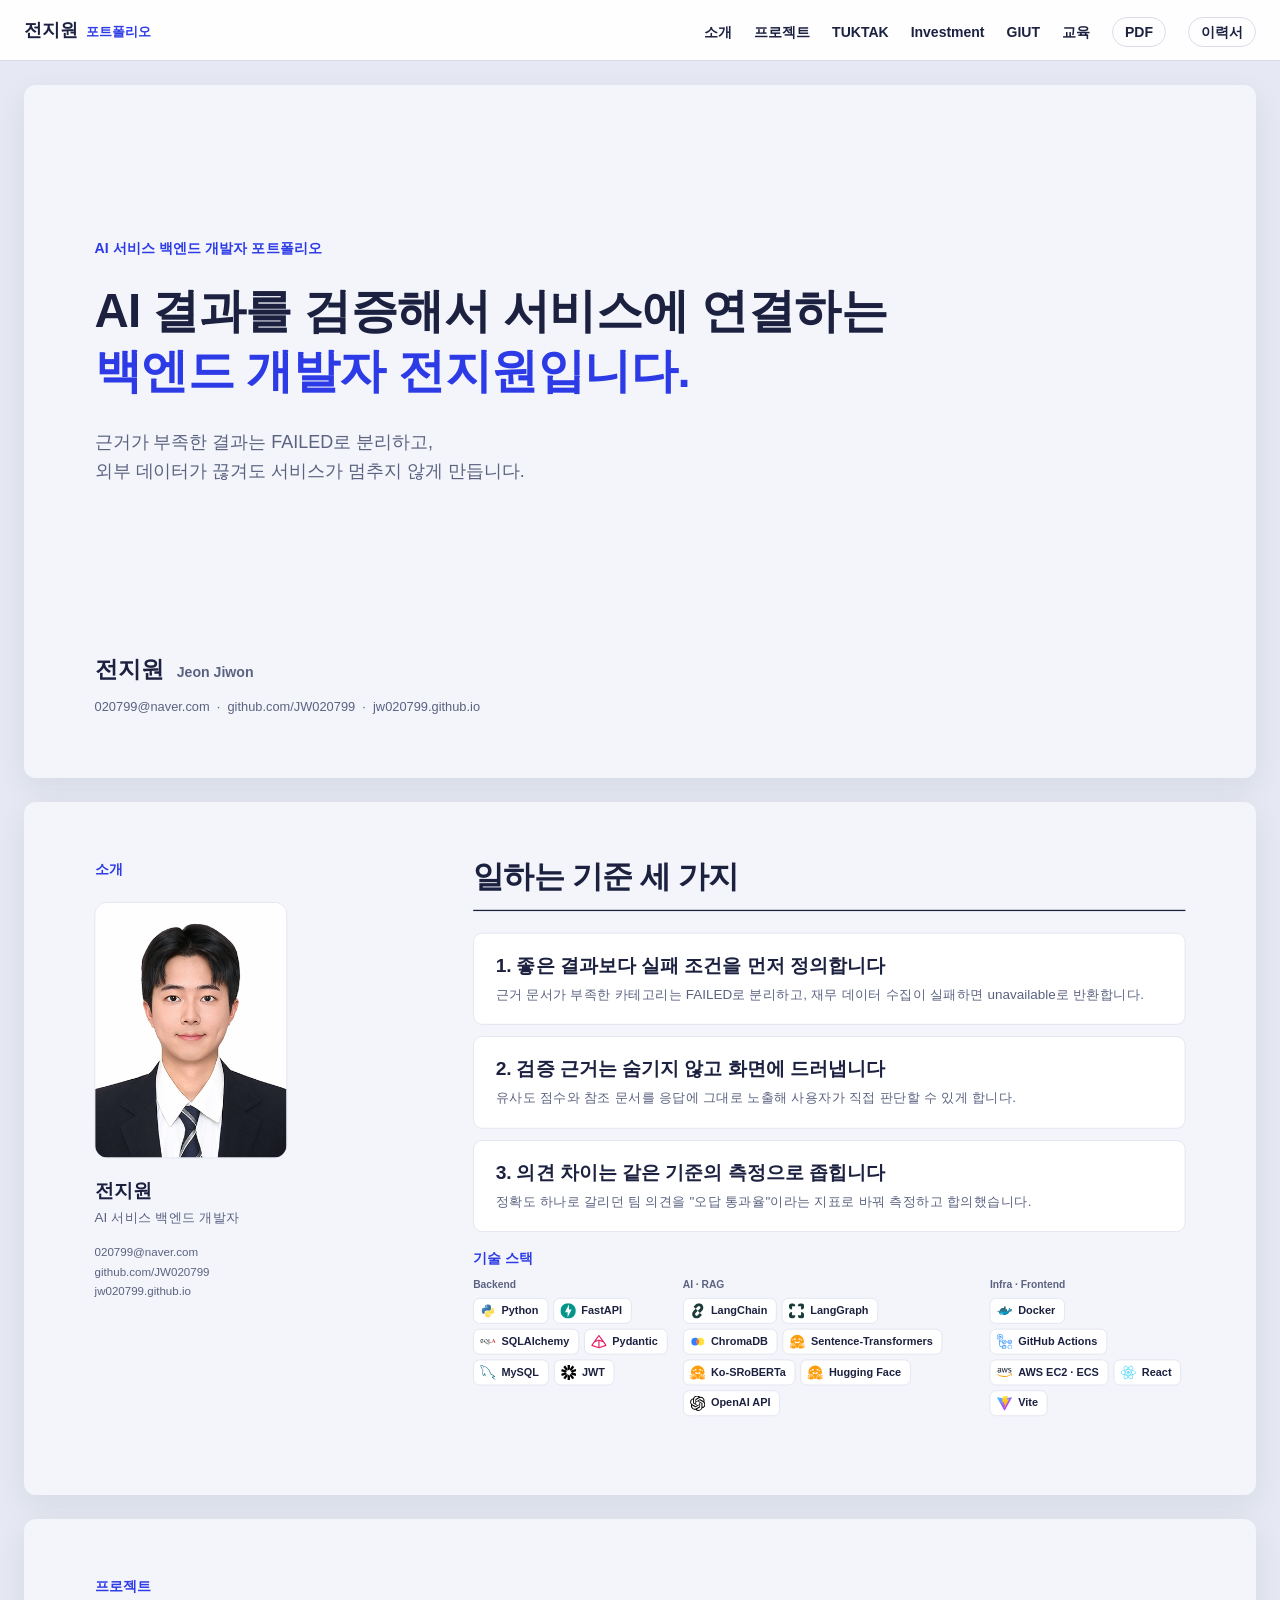
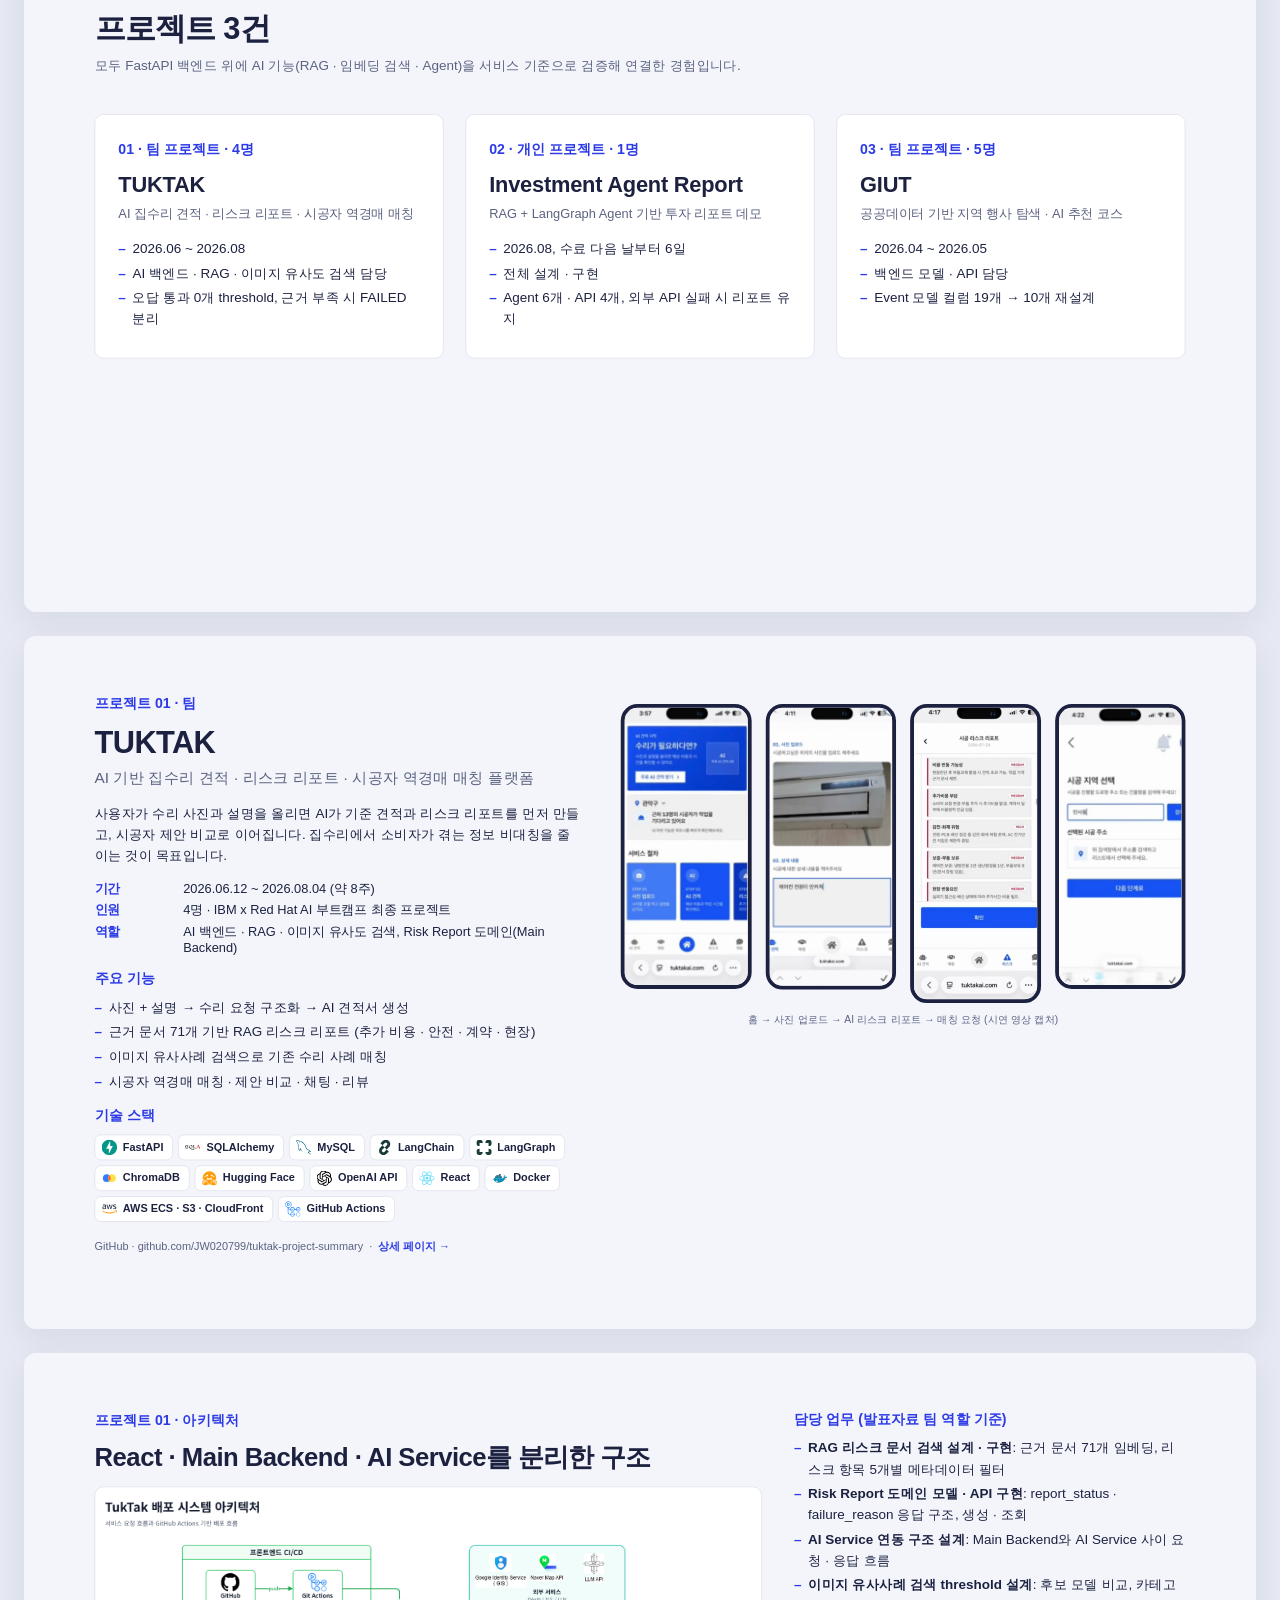
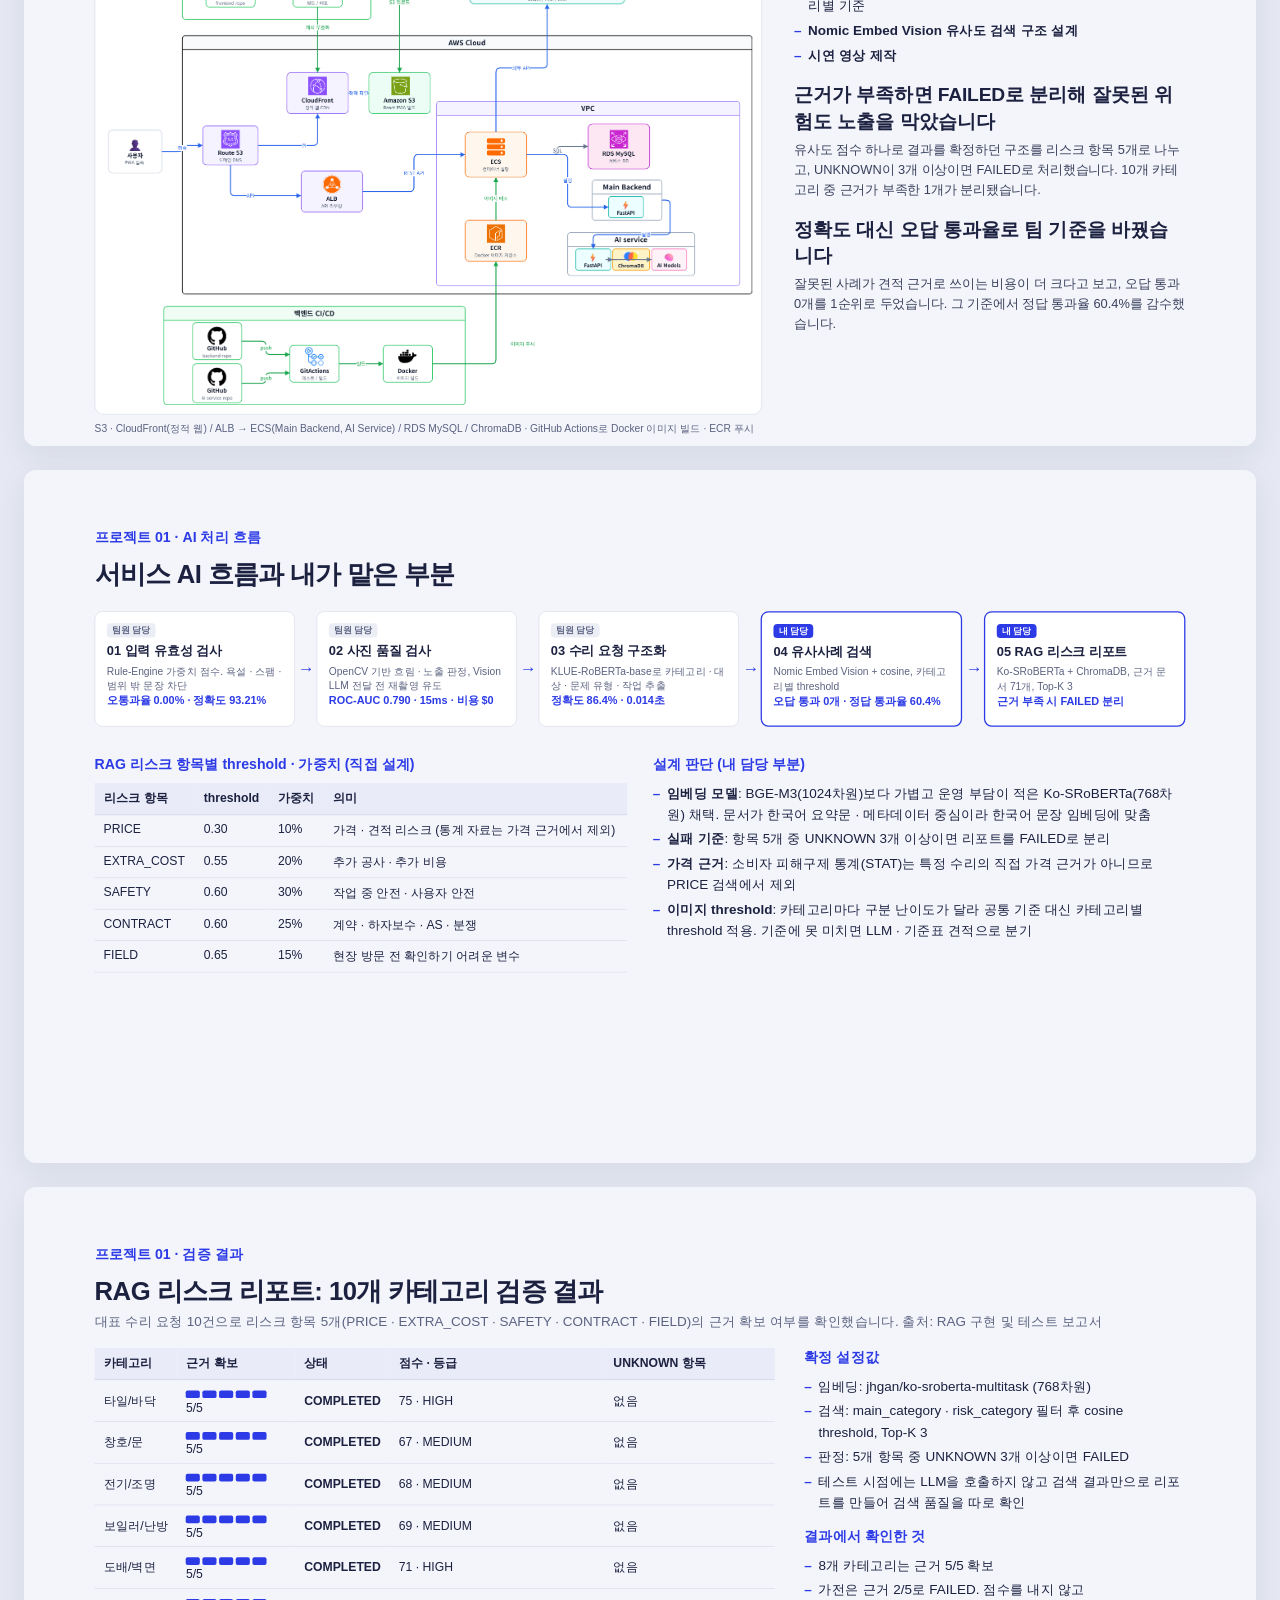
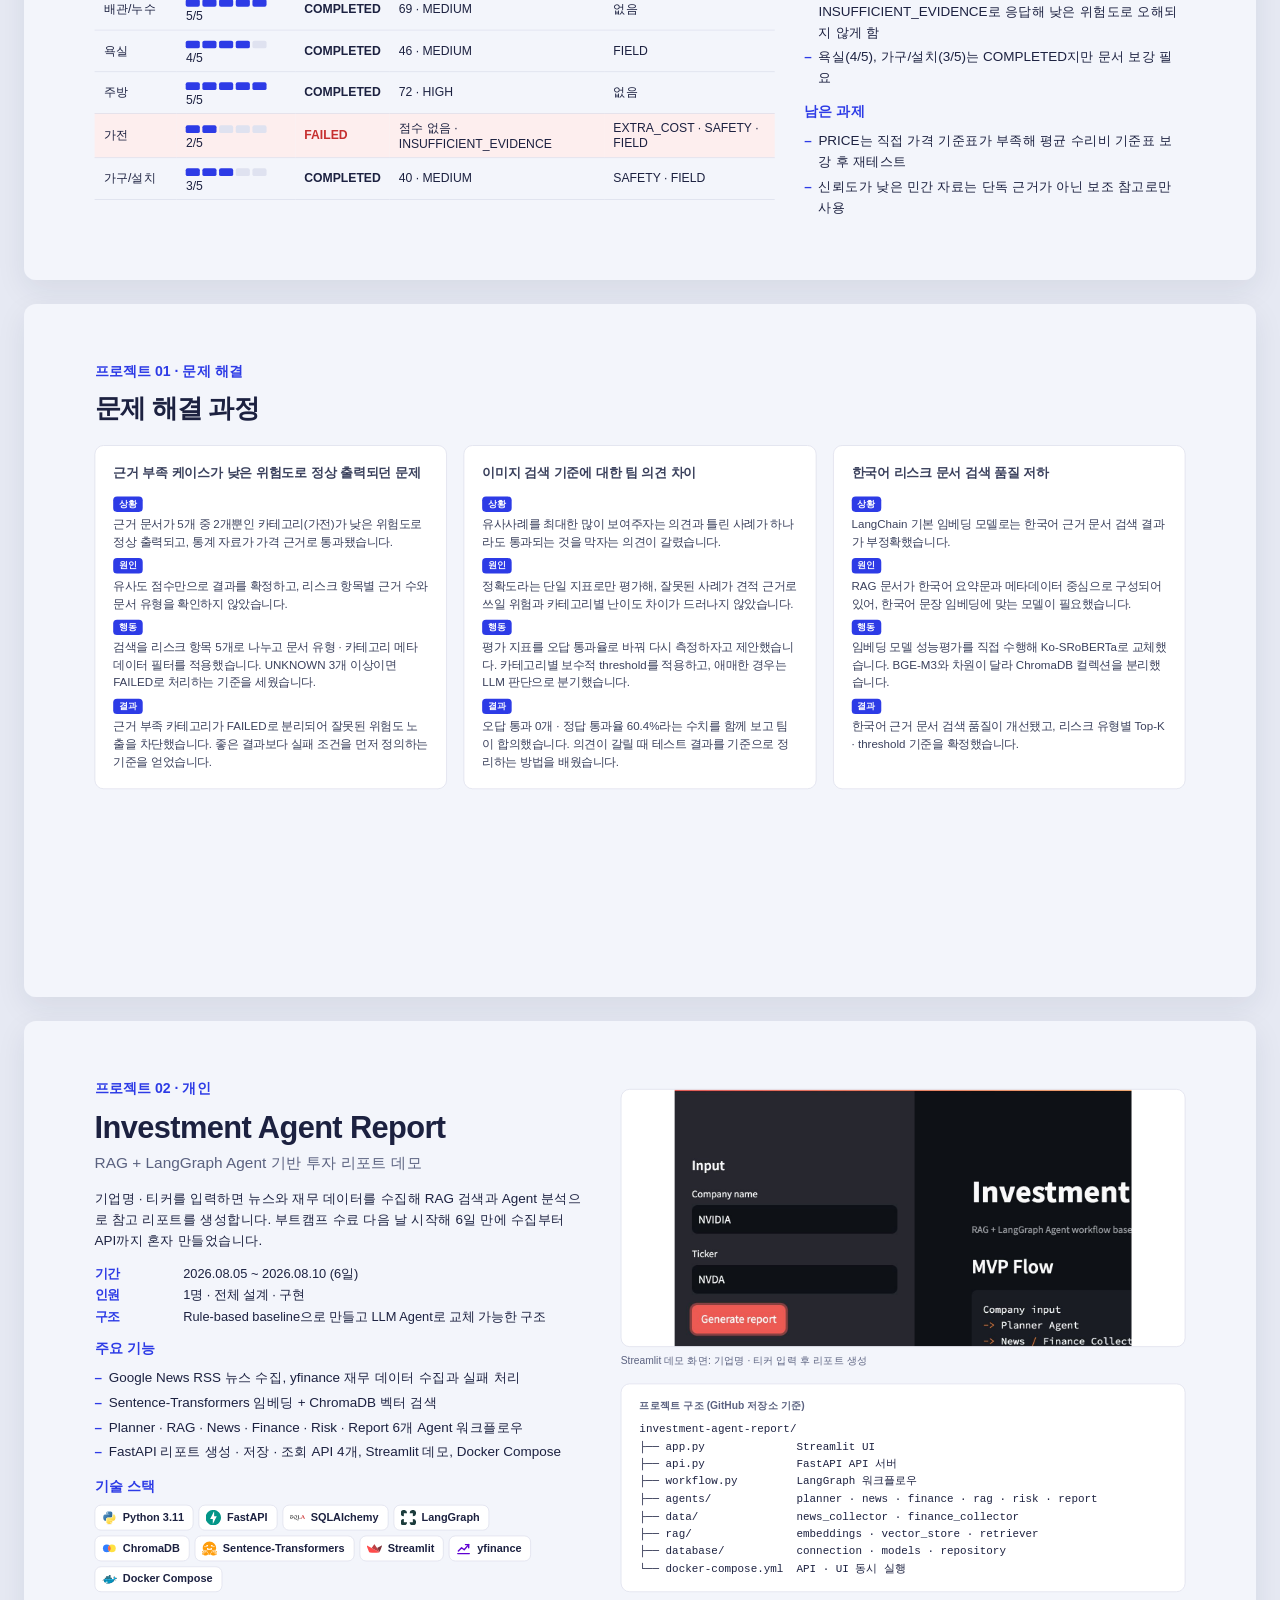
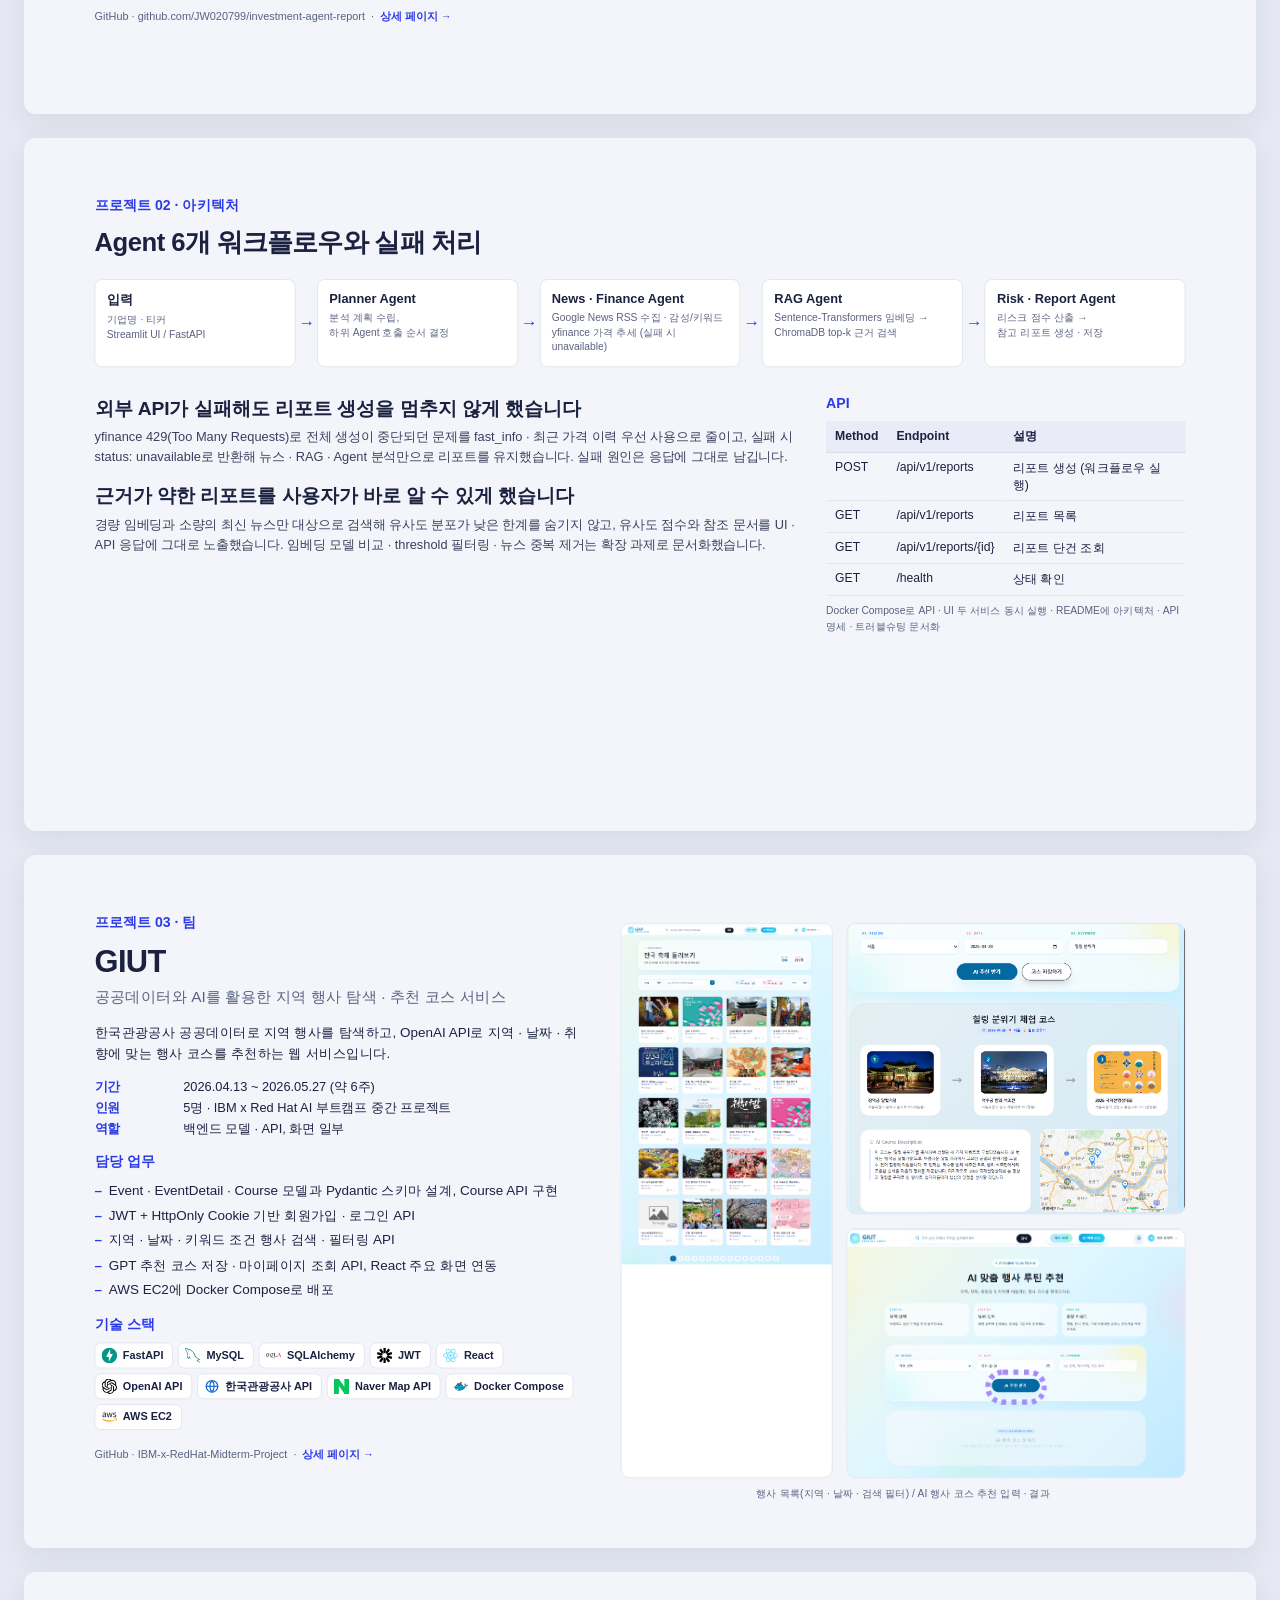
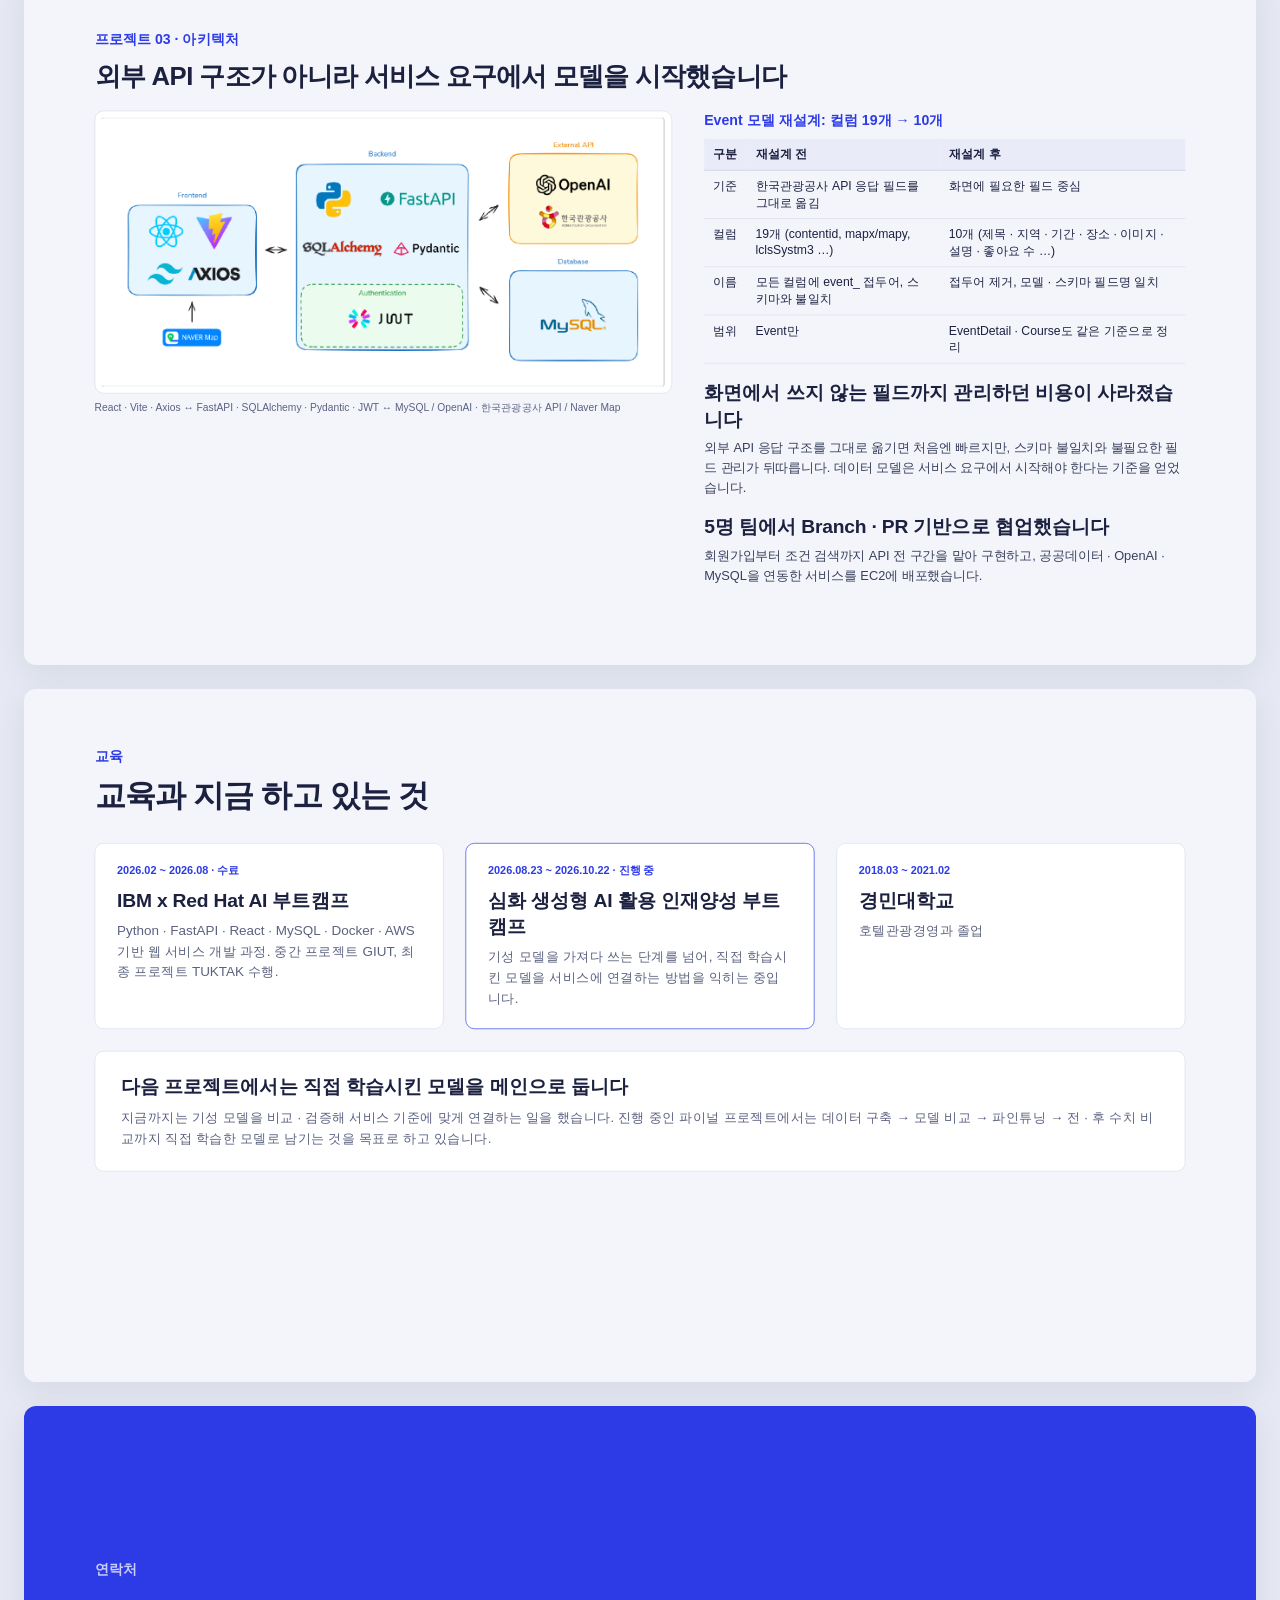
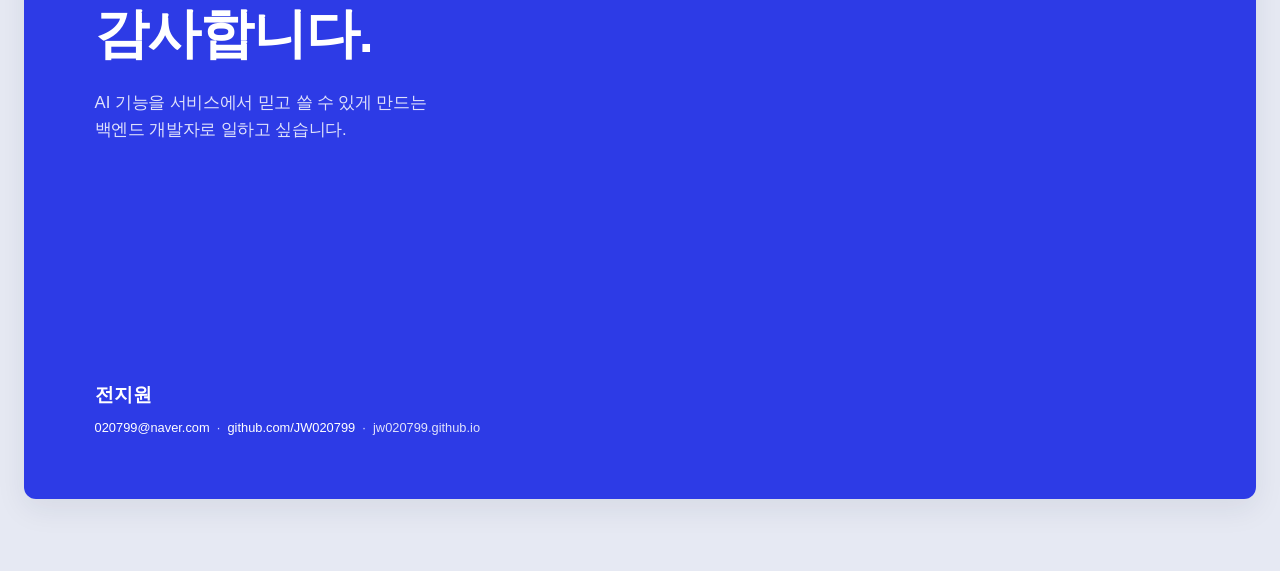
==== commit 7a66325f: "포트폴리오 첫 문장 변경 - 표지 문장을 'AI 결과를 검증해서 서비스에 연결하는 백엔드 개발자 전지원입니다.'로 교체 - 표지 설명과 검색 · 공유용 설명 문구도 함께 수정  C" ====
--- a/index.html
+++ b/index.html
@@ -4,12 +4,12 @@
 <meta charset="utf-8" />
 <meta name="viewport" content="width=device-width, initial-scale=1" />
 <title>Jeon Jiwon | AI Service Backend Developer</title>
-<meta name="description" content="틀렸는지 알 수 없는 답을 만들지 않습니다. AI 결과를 검증해 서비스에 연결하는 백엔드 개발자 전지원의 포트폴리오" />
+<meta name="description" content="AI 결과를 검증해서 서비스에 연결하는 백엔드 개발자 전지원의 포트폴리오" />
 <meta property="og:title" content="전지원 | AI Service Backend Developer" />
-<meta property="og:description" content="AI 결과를 그대로 내보내지 않고, 실패 조건을 먼저 정의한 뒤 서비스 기준 안에서 검증해 백엔드 흐름으로 연결합니다." />
+<meta property="og:description" content="근거가 부족한 결과는 FAILED로 분리하고, 외부 데이터가 끊겨도 서비스가 멈추지 않게 만듭니다." />
 <link rel="icon" href="assets/favicon.svg" type="image/svg+xml" />
-<link rel="stylesheet" href="assets/css/deck.css?v=20260914eebb" />
-<link rel="stylesheet" href="assets/css/deck-web.css?v=20260914eedb" />
+<link rel="stylesheet" href="assets/css/deck.css?v=20260914eeebb" />
+<link rel="stylesheet" href="assets/css/deck-web.css?v=20260914eeedb" />
 </head>
 <body class="web">
 <nav class="deck-nav"><div class="in">
@@ -32,8 +32,8 @@
 <div class="slide-wrap" id="cover"><section class="slide">
   <div style="margin-top:150px">
     <p class="kicker">AI 서비스 백엔드 개발자 포트폴리오</p>
-    <h1 style="margin-top:34px;font-size:78px">틀렸는지 알 수 없는 답을<br><span class="b">만들지 않습니다.</span></h1>
-    <p style="margin-top:44px;font-size:28px;color:var(--mute);line-height:1.6">AI 결과를 그대로 내보내지 않고, 실패 조건을 먼저 정의한 뒤<br>서비스 기준 안에서 검증해 백엔드 흐름으로 연결합니다.</p>
+    <h1 style="margin-top:34px;font-size:74px">AI 결과를 검증해서 서비스에 연결하는<br><span class="b">백엔드 개발자 전지원입니다.</span></h1>
+    <p style="margin-top:44px;font-size:28px;color:var(--mute);line-height:1.6">근거가 부족한 결과는 FAILED로 분리하고,<br>외부 데이터가 끊겨도 서비스가 멈추지 않게 만듭니다.</p>
   </div>
   <div style="position:absolute;left:110px;bottom:96px">
     <p style="font-size:36px;font-weight:800">전지원 <span class="mute" style="font-size:22px;font-weight:700;margin-left:10px">Jeon Jiwon</span></p>
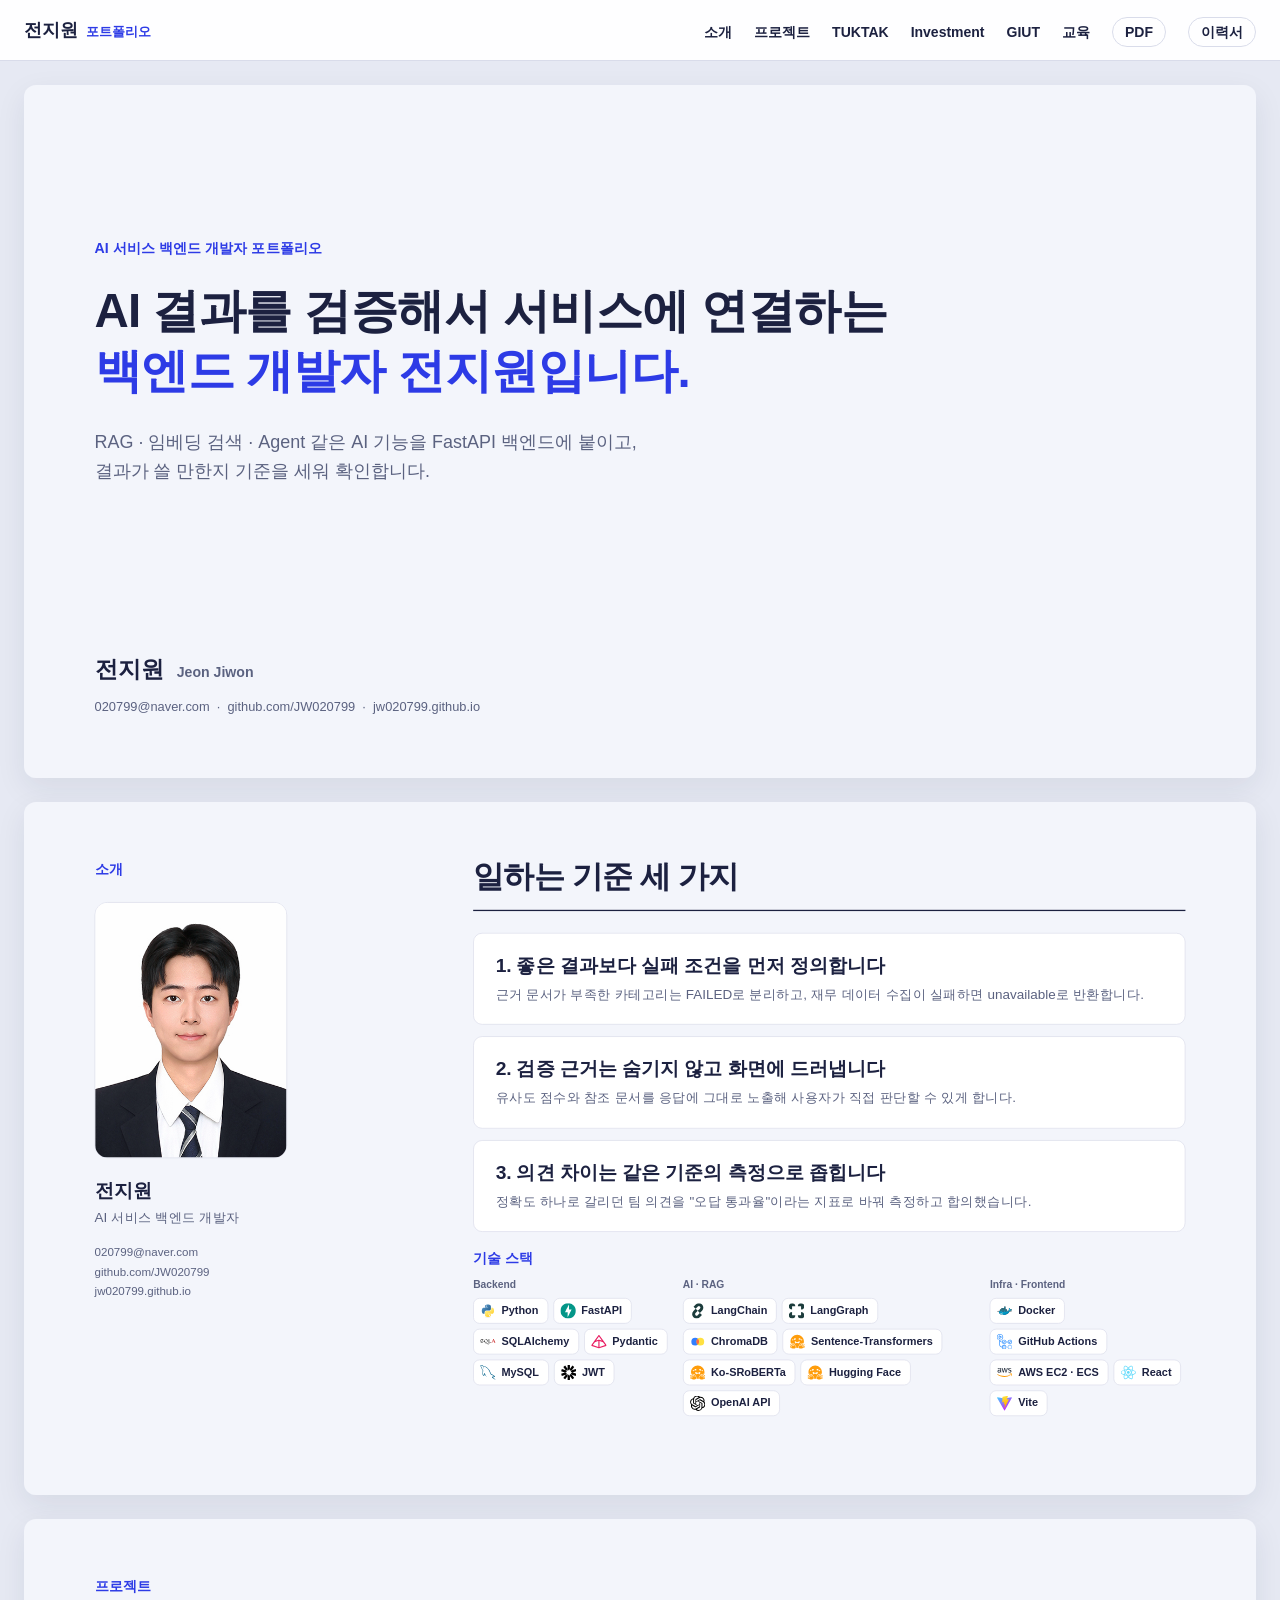
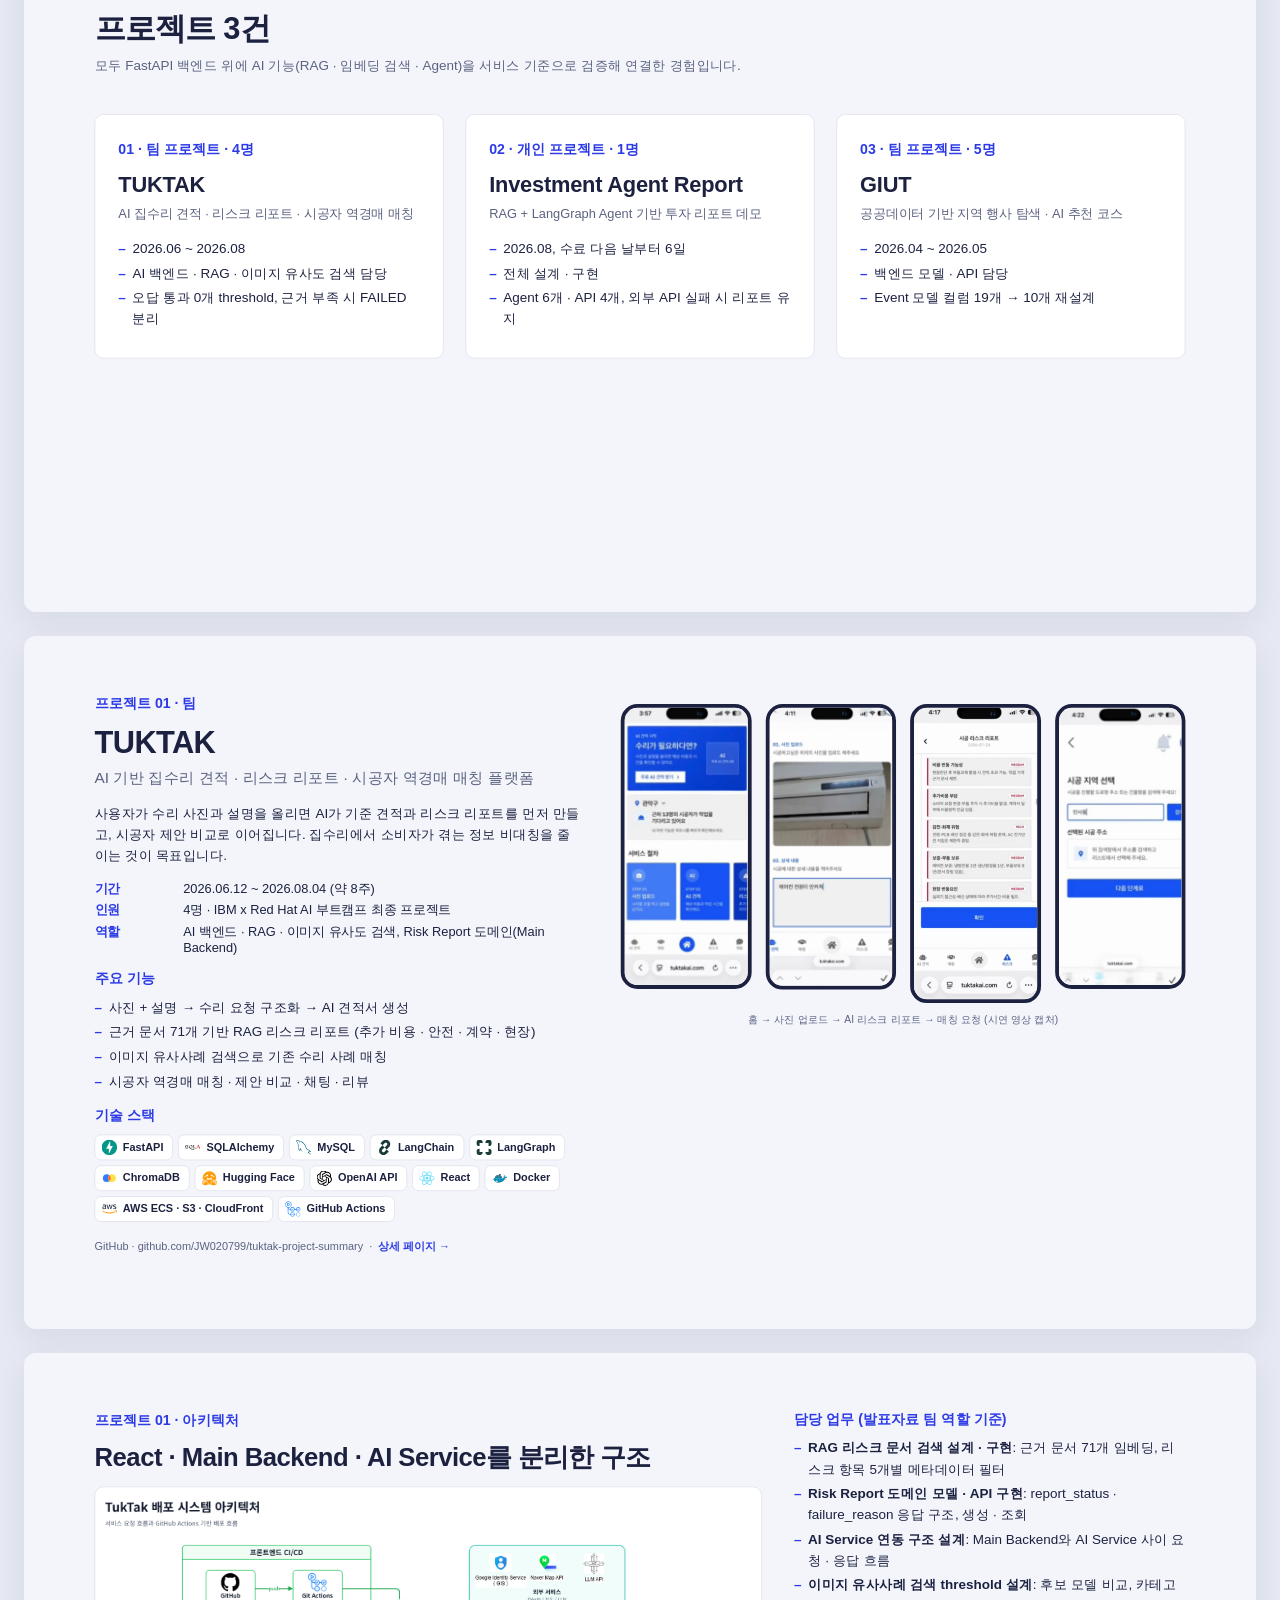
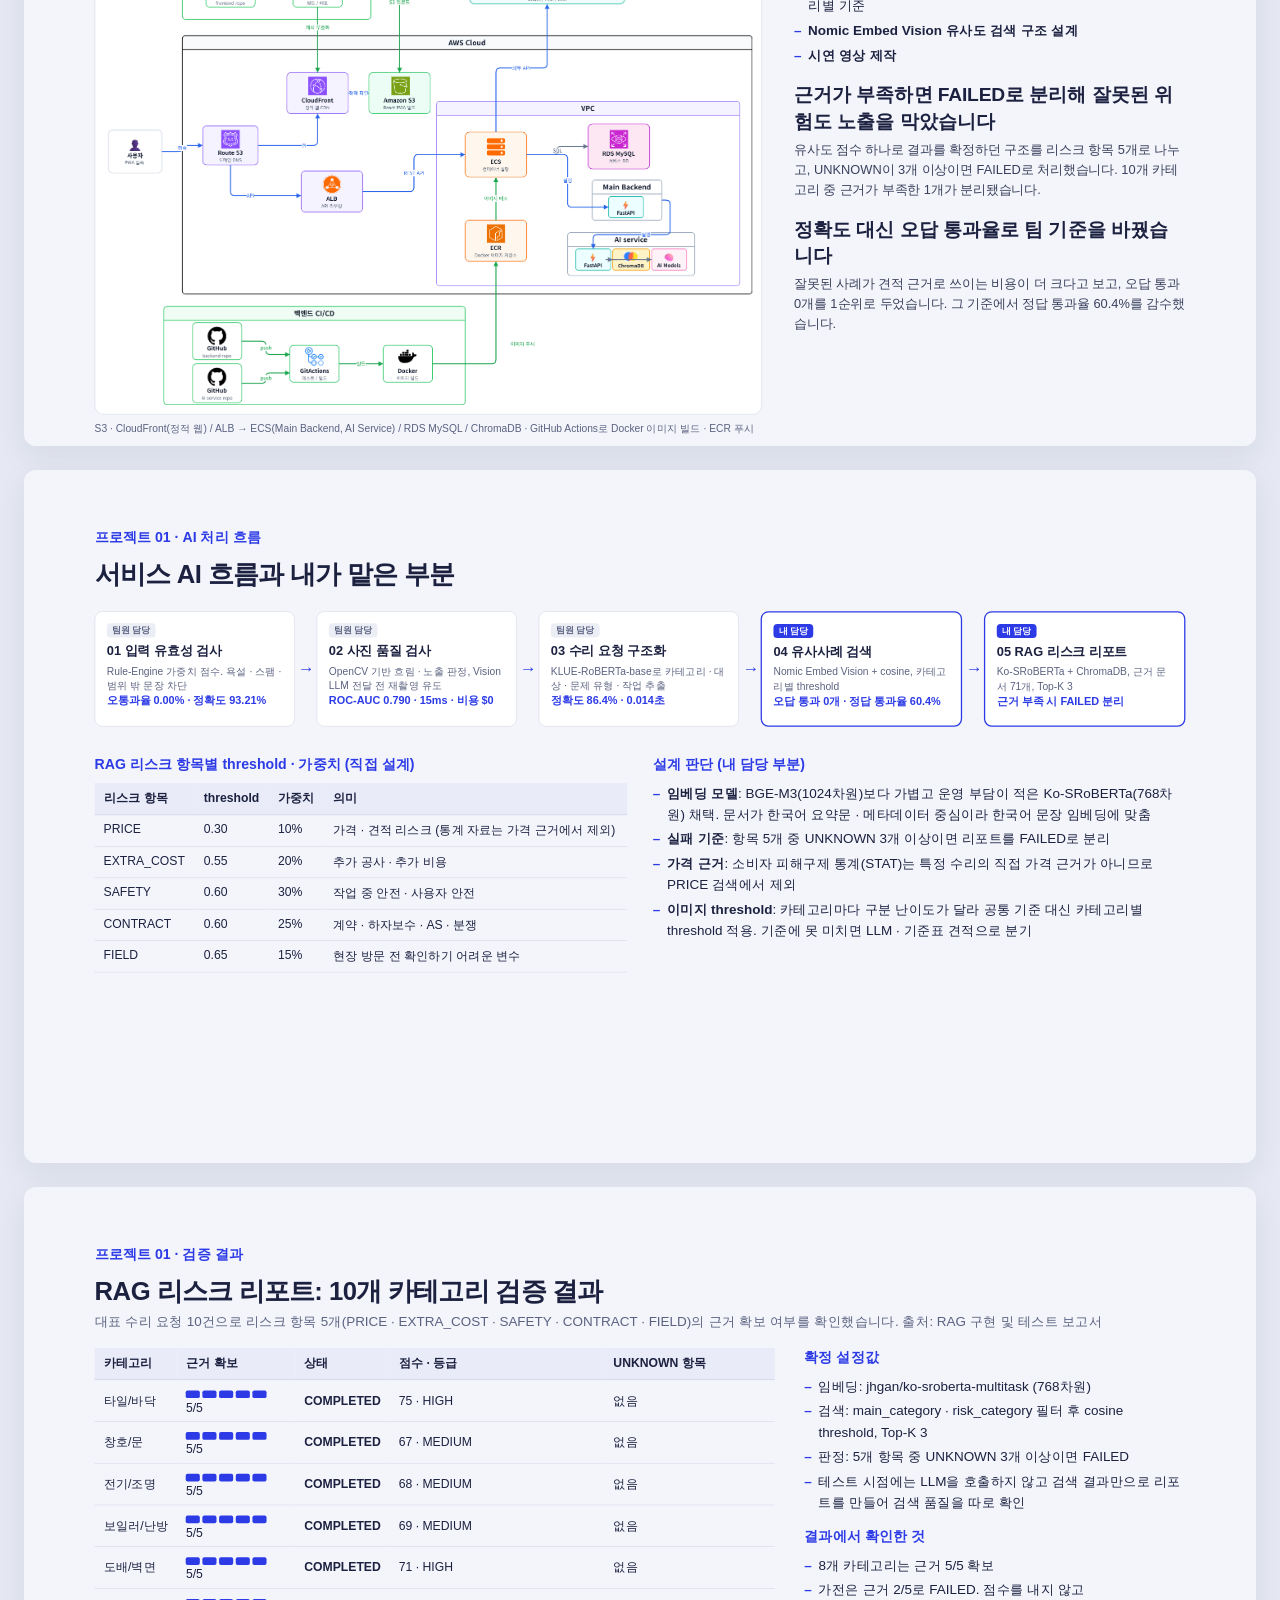
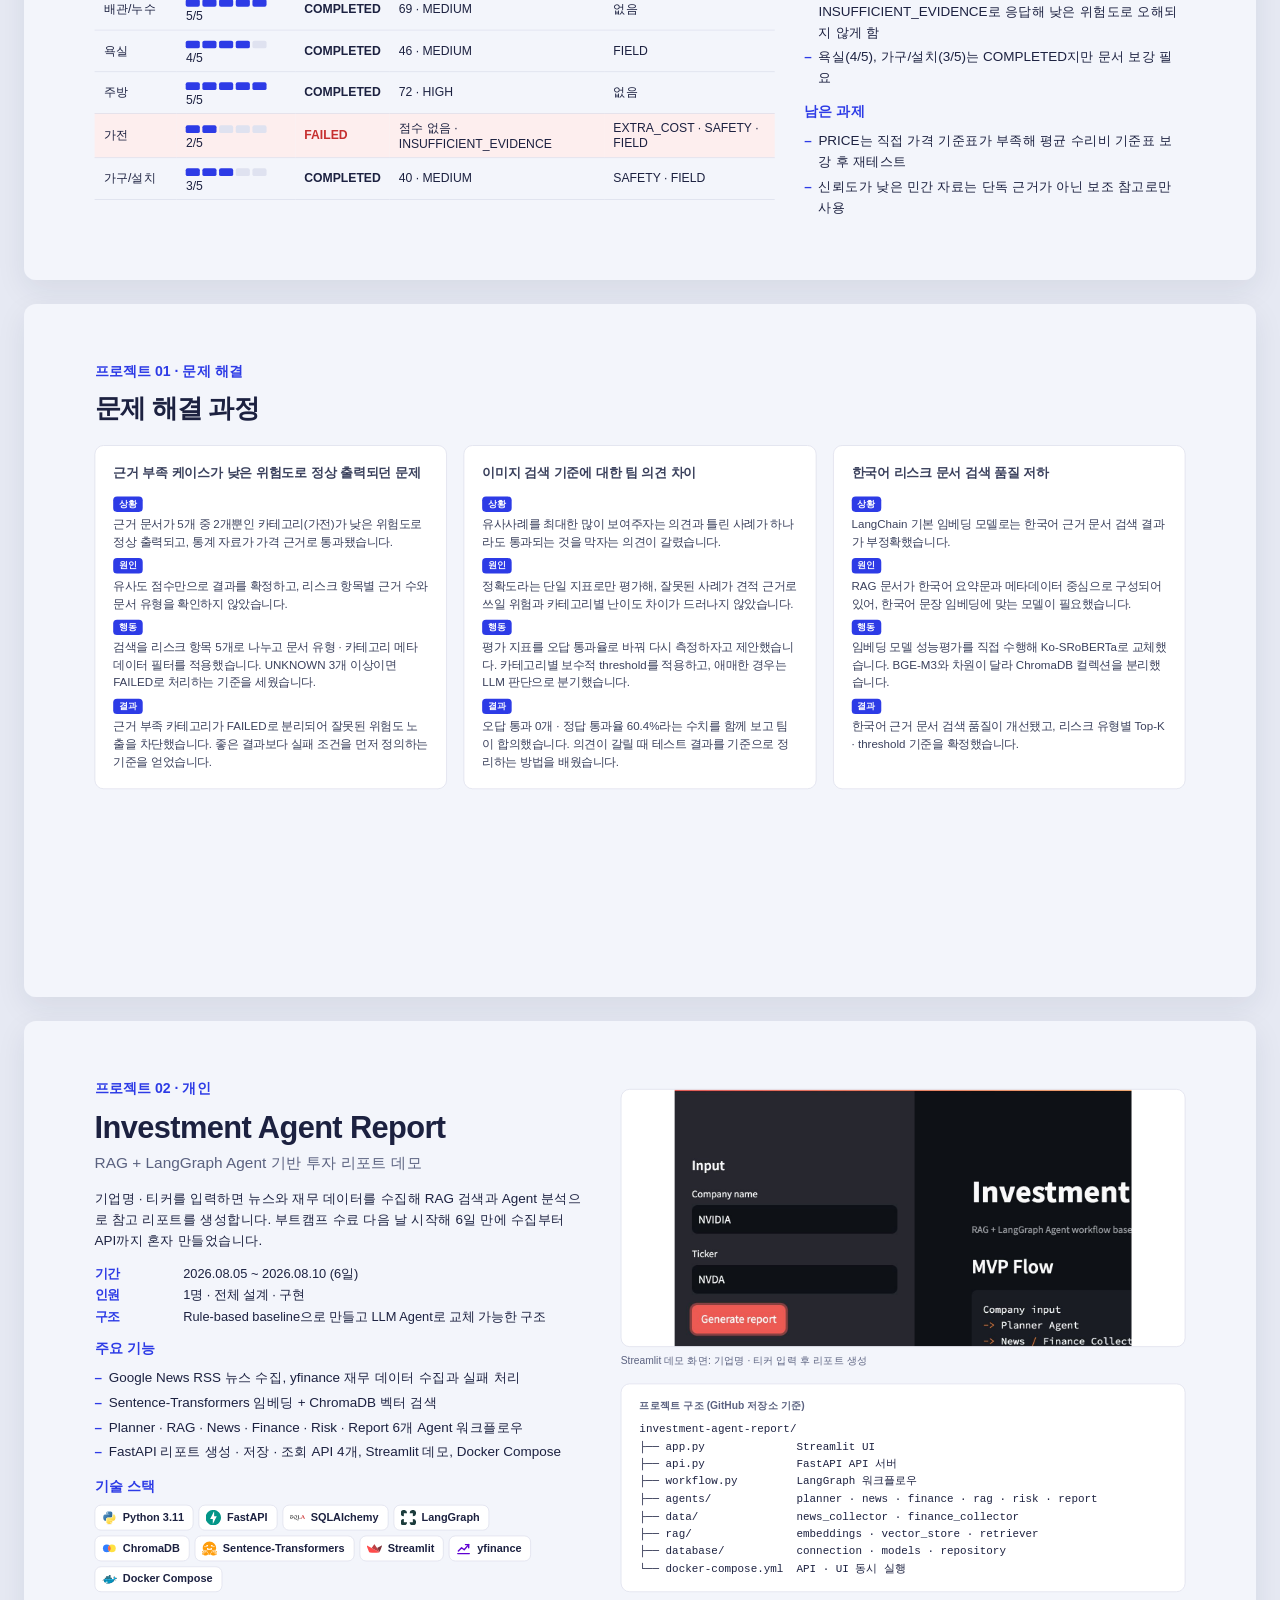
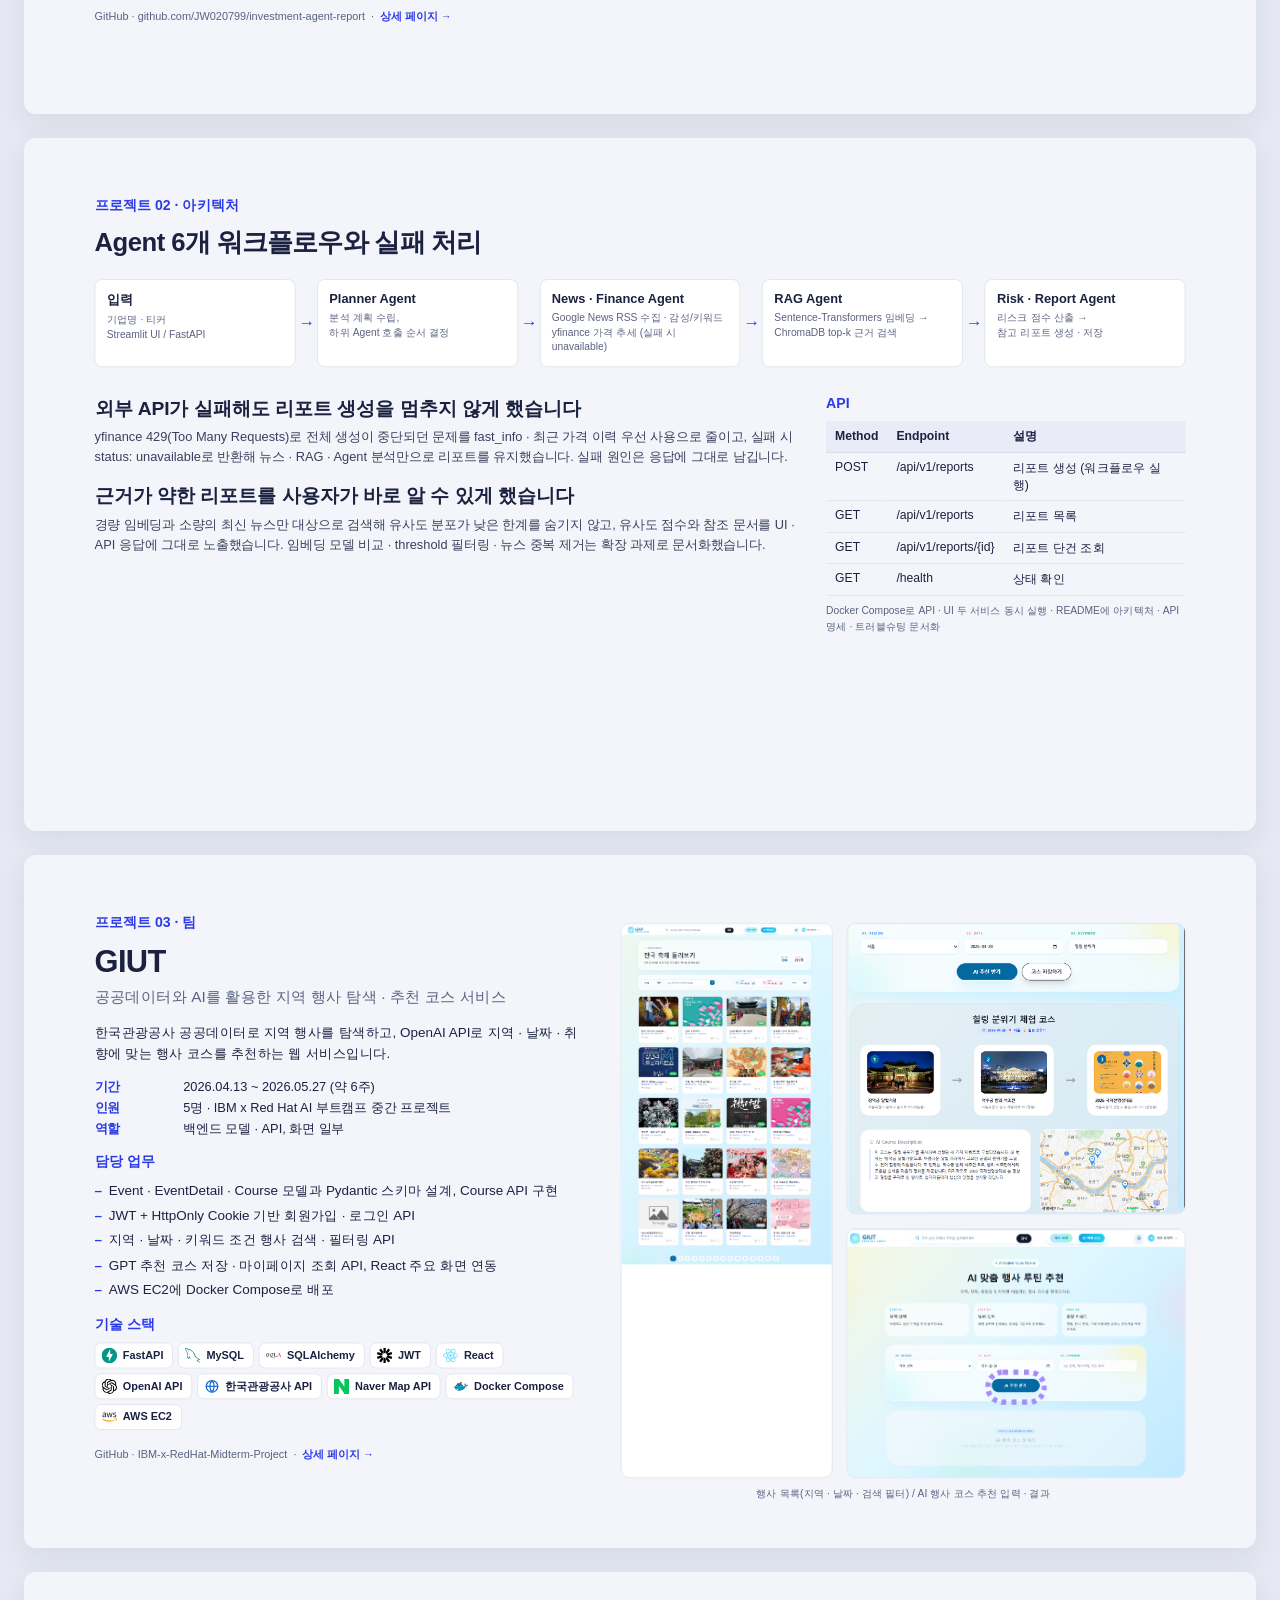
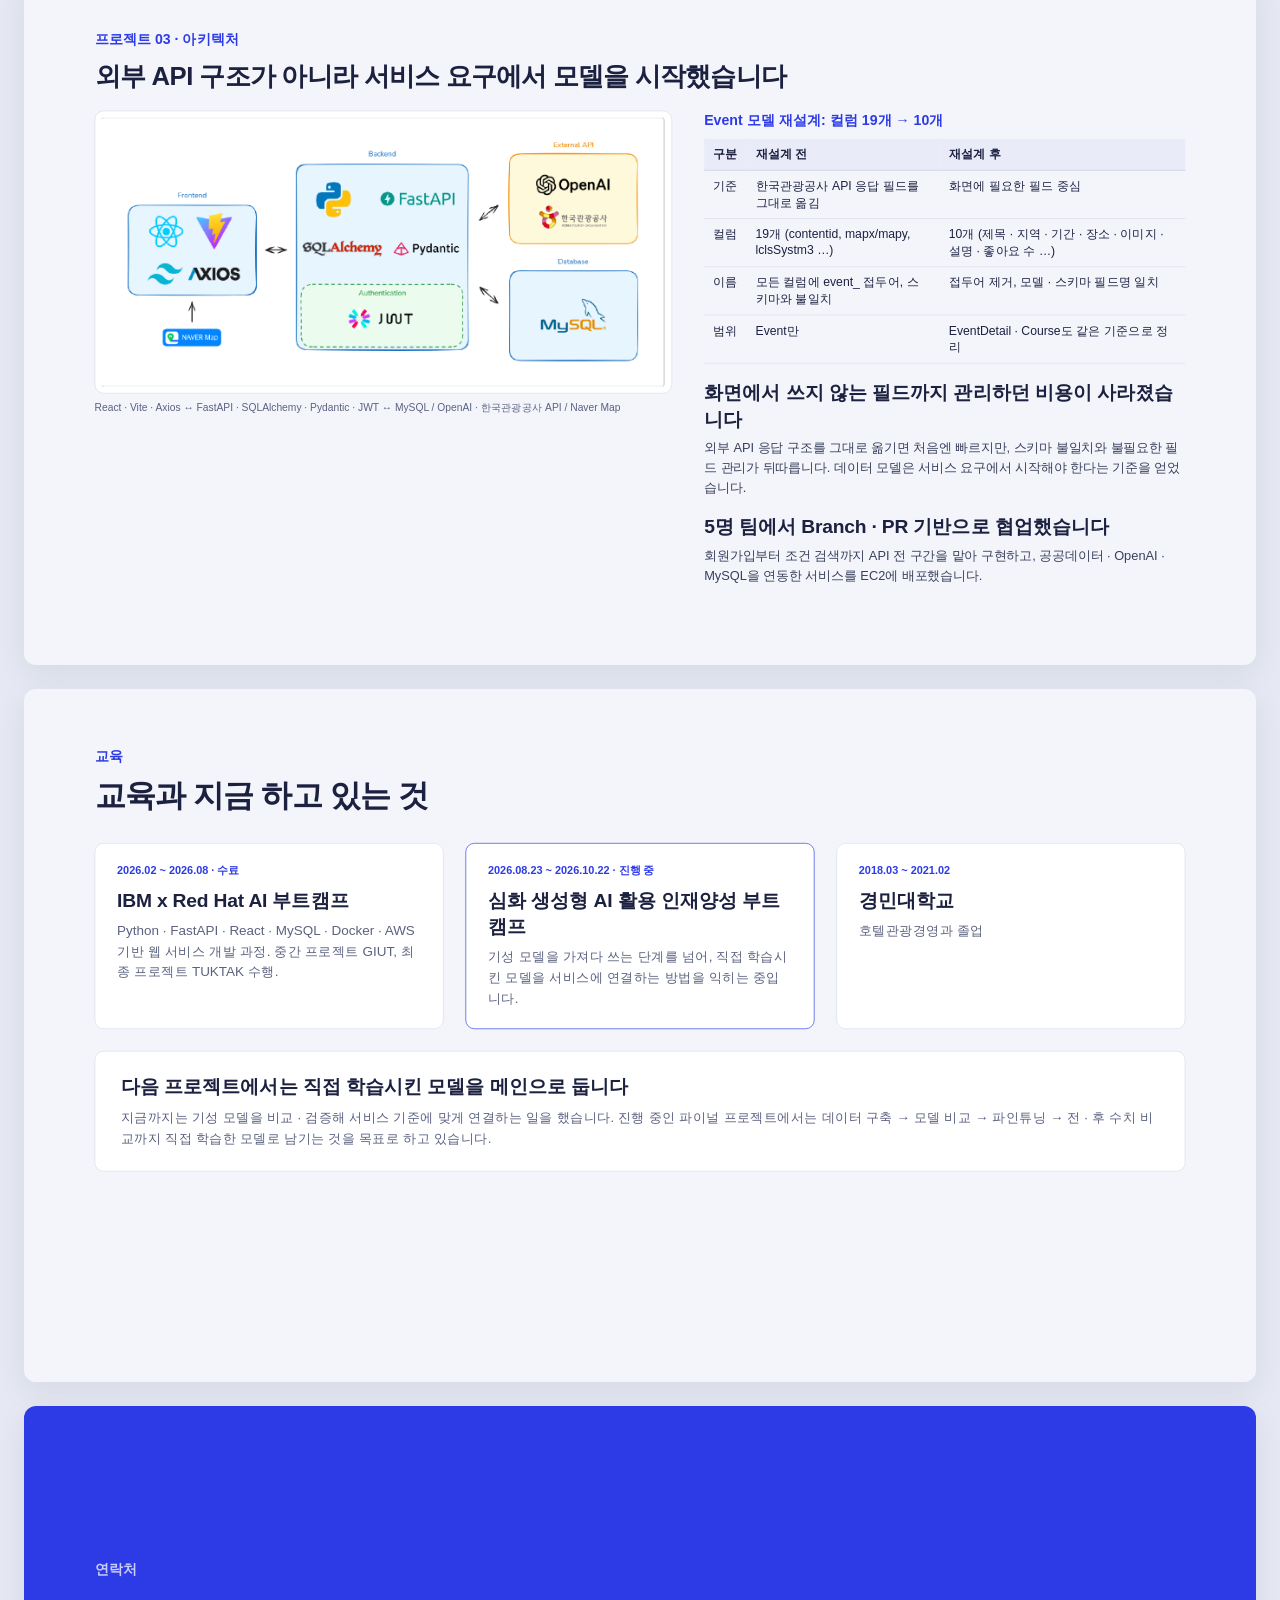
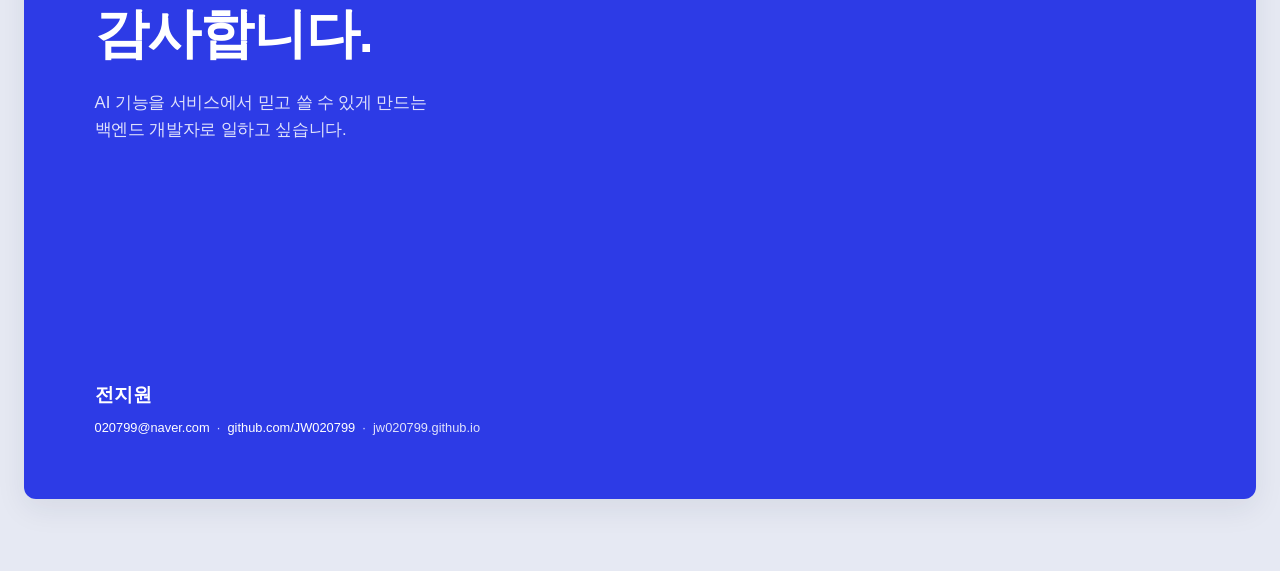
==== commit b5ae679b: "포트폴리오 표지 설명 문장 변경 - 표지 설명을 하는 일 중심 문장으로 교체 (RAG · 임베딩 검색 · Agent를 FastAPI 백엔드에 연결하고 기준을 세워 확인) - 공유용" ====
--- a/index.html
+++ b/index.html
@@ -6,10 +6,10 @@
 <title>Jeon Jiwon | AI Service Backend Developer</title>
 <meta name="description" content="AI 결과를 검증해서 서비스에 연결하는 백엔드 개발자 전지원의 포트폴리오" />
 <meta property="og:title" content="전지원 | AI Service Backend Developer" />
-<meta property="og:description" content="근거가 부족한 결과는 FAILED로 분리하고, 외부 데이터가 끊겨도 서비스가 멈추지 않게 만듭니다." />
+<meta property="og:description" content="RAG · 임베딩 검색 · Agent 같은 AI 기능을 FastAPI 백엔드에 붙이고, 결과가 쓸 만한지 기준을 세워 확인합니다." />
 <link rel="icon" href="assets/favicon.svg" type="image/svg+xml" />
-<link rel="stylesheet" href="assets/css/deck.css?v=20260914eeebb" />
-<link rel="stylesheet" href="assets/css/deck-web.css?v=20260914eeedb" />
+<link rel="stylesheet" href="assets/css/deck.css?v=20260914eeeebb" />
+<link rel="stylesheet" href="assets/css/deck-web.css?v=20260914eeeedb" />
 </head>
 <body class="web">
 <nav class="deck-nav"><div class="in">
@@ -33,7 +33,7 @@
   <div style="margin-top:150px">
     <p class="kicker">AI 서비스 백엔드 개발자 포트폴리오</p>
     <h1 style="margin-top:34px;font-size:74px">AI 결과를 검증해서 서비스에 연결하는<br><span class="b">백엔드 개발자 전지원입니다.</span></h1>
-    <p style="margin-top:44px;font-size:28px;color:var(--mute);line-height:1.6">근거가 부족한 결과는 FAILED로 분리하고,<br>외부 데이터가 끊겨도 서비스가 멈추지 않게 만듭니다.</p>
+    <p style="margin-top:44px;font-size:28px;color:var(--mute);line-height:1.6">RAG · 임베딩 검색 · Agent 같은 AI 기능을 FastAPI 백엔드에 붙이고,<br>결과가 쓸 만한지 기준을 세워 확인합니다.</p>
   </div>
   <div style="position:absolute;left:110px;bottom:96px">
     <p style="font-size:36px;font-weight:800">전지원 <span class="mute" style="font-size:22px;font-weight:700;margin-left:10px">Jeon Jiwon</span></p>
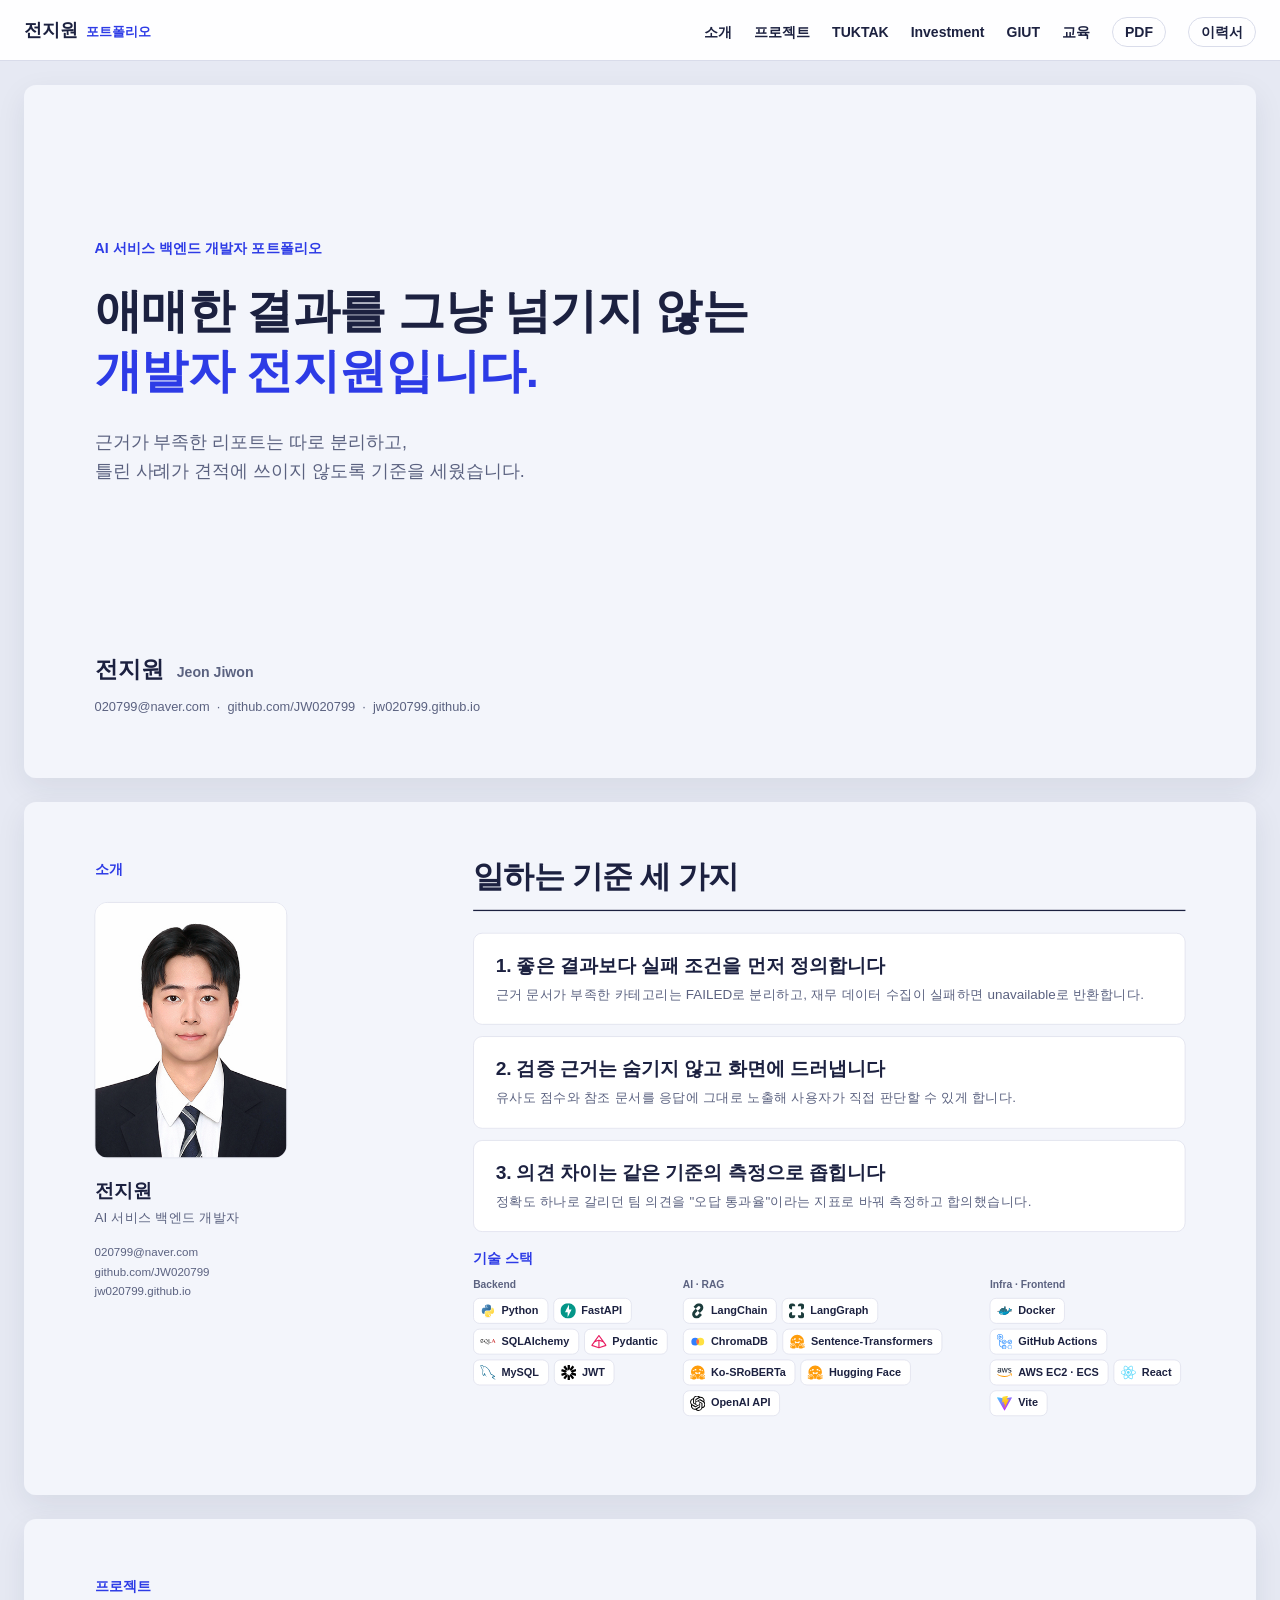
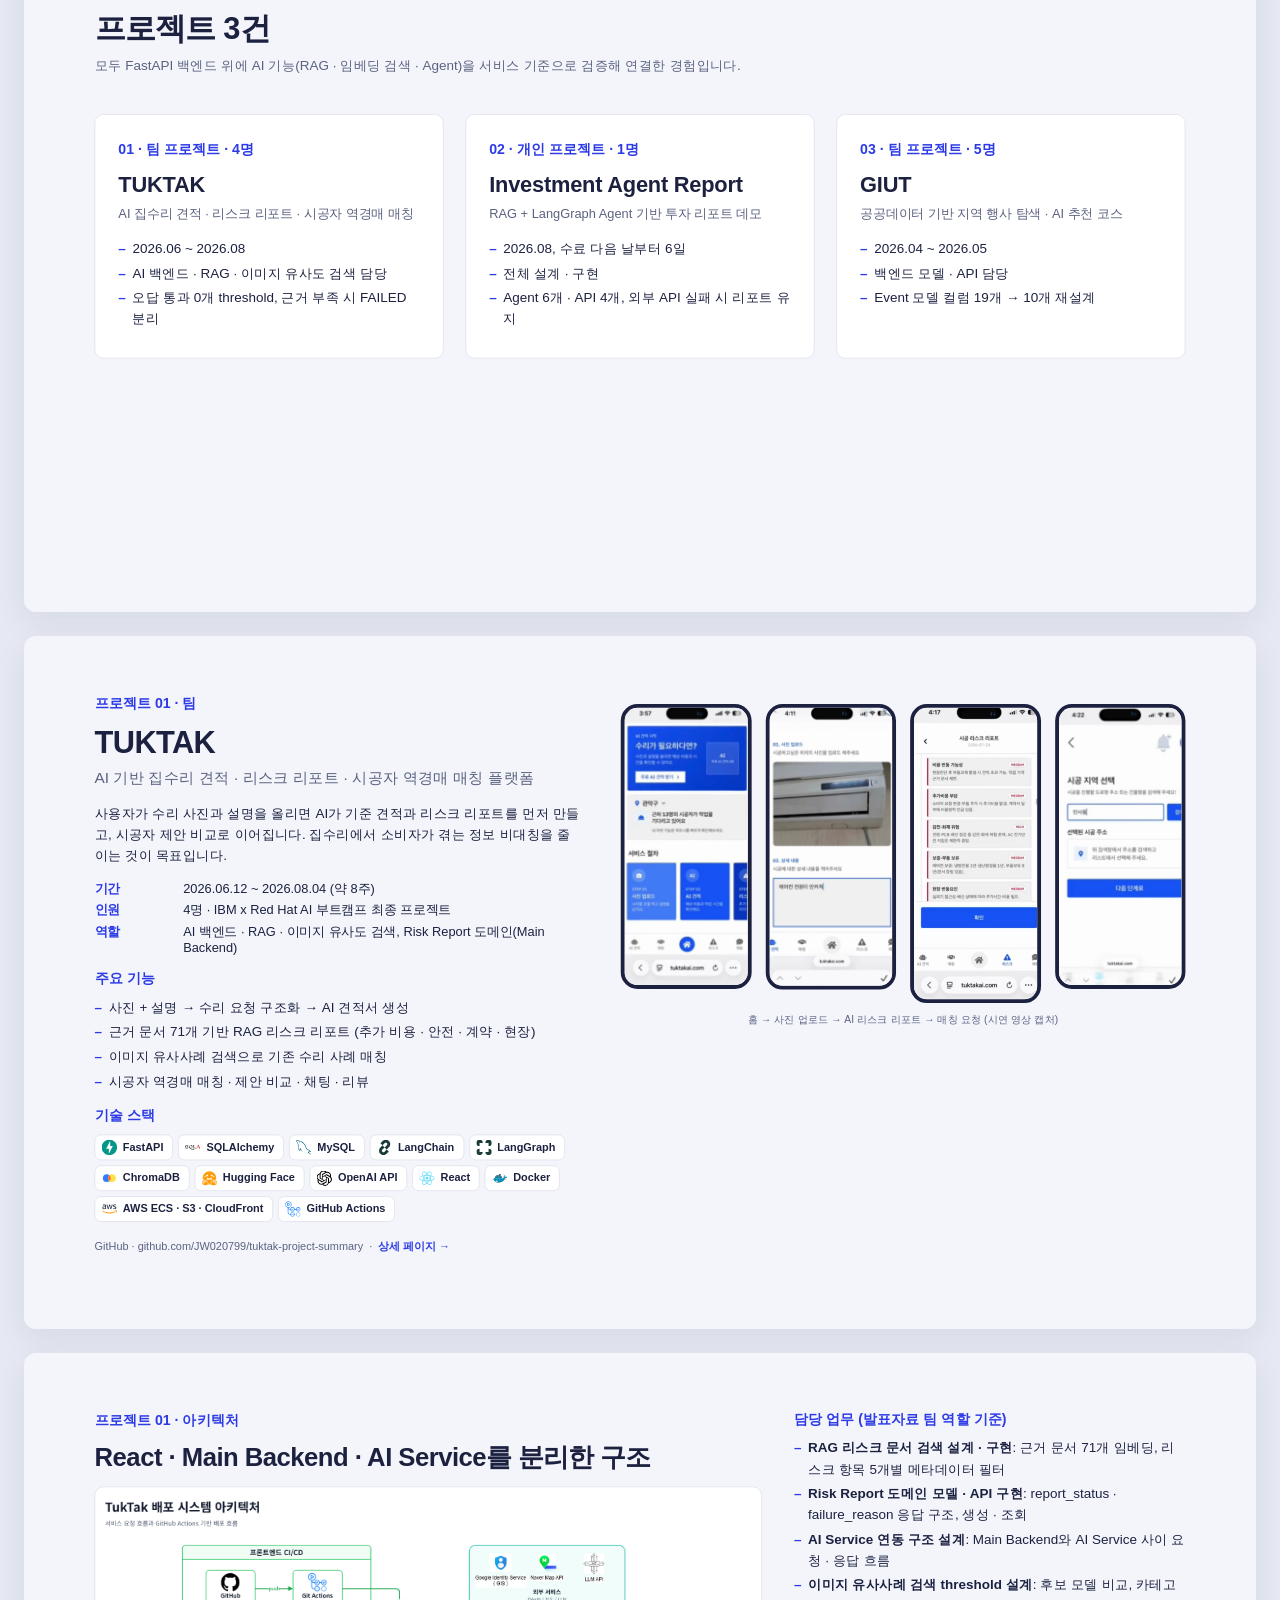
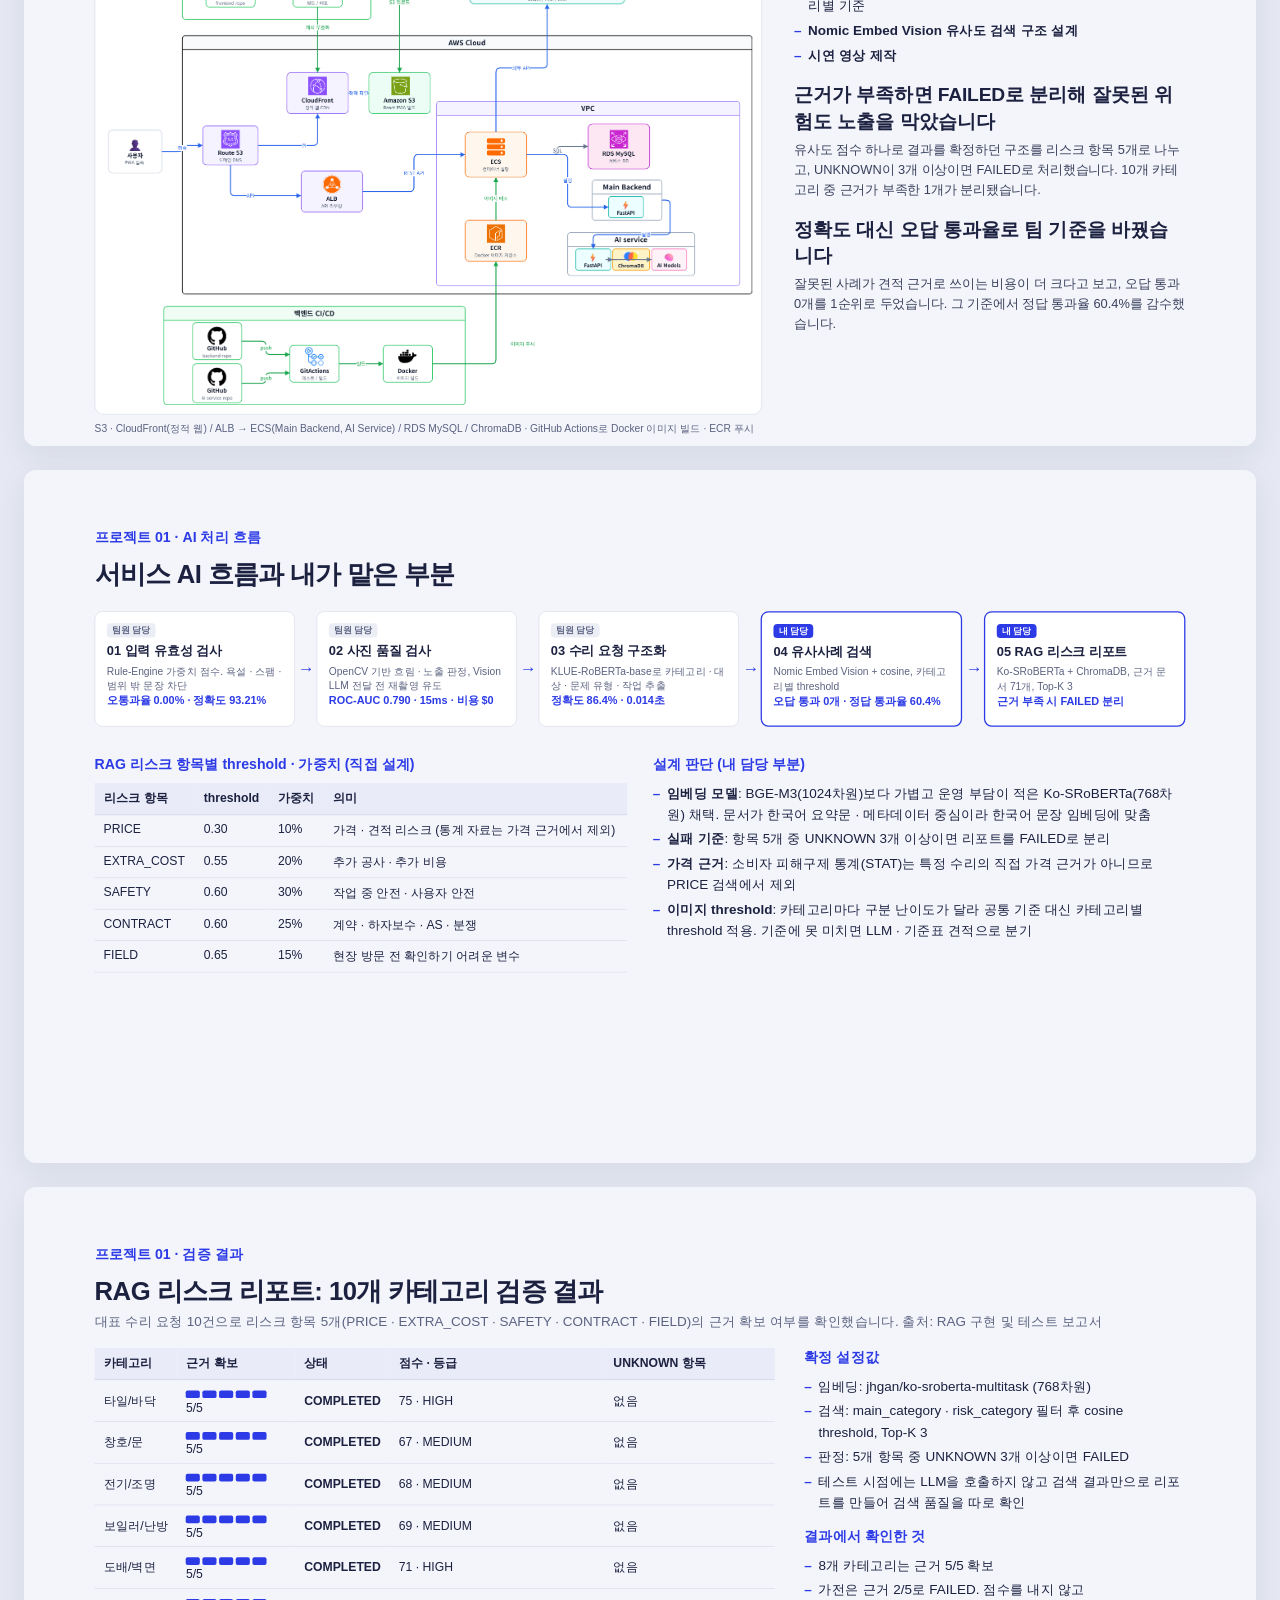
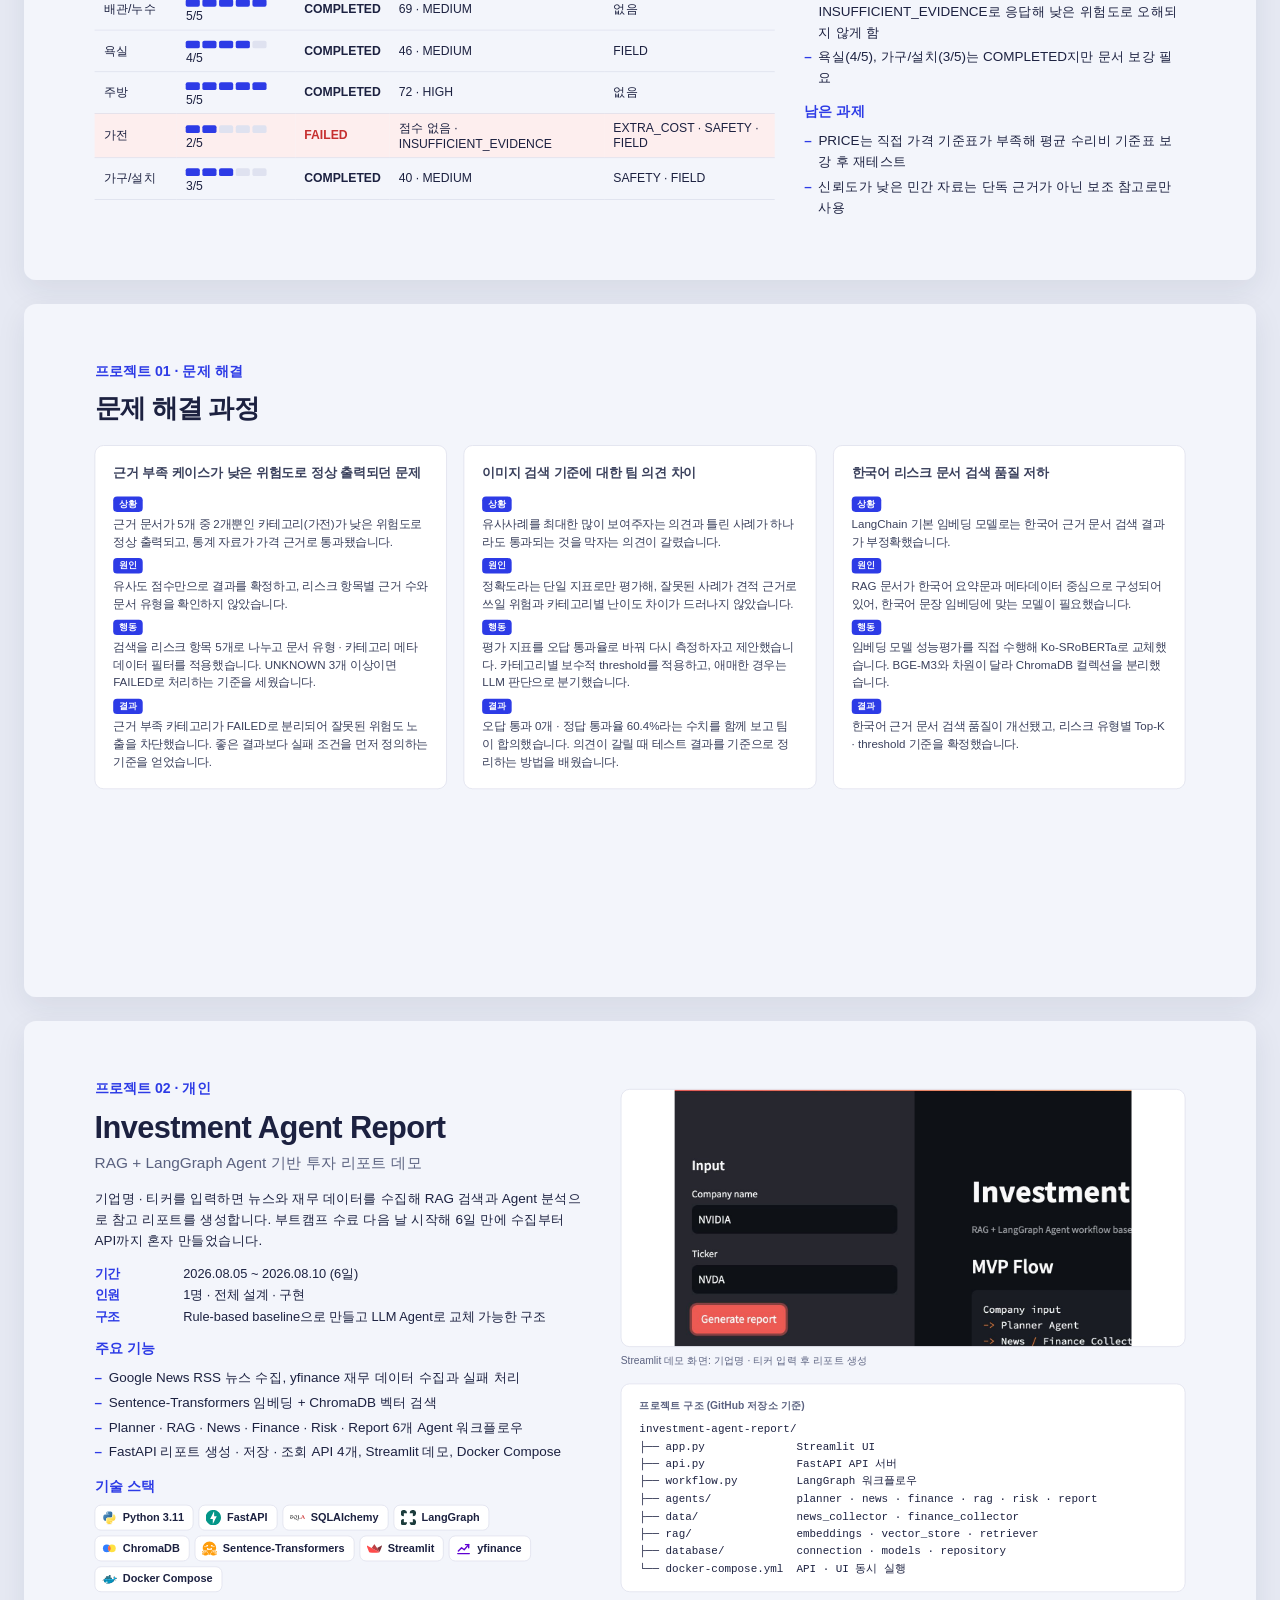
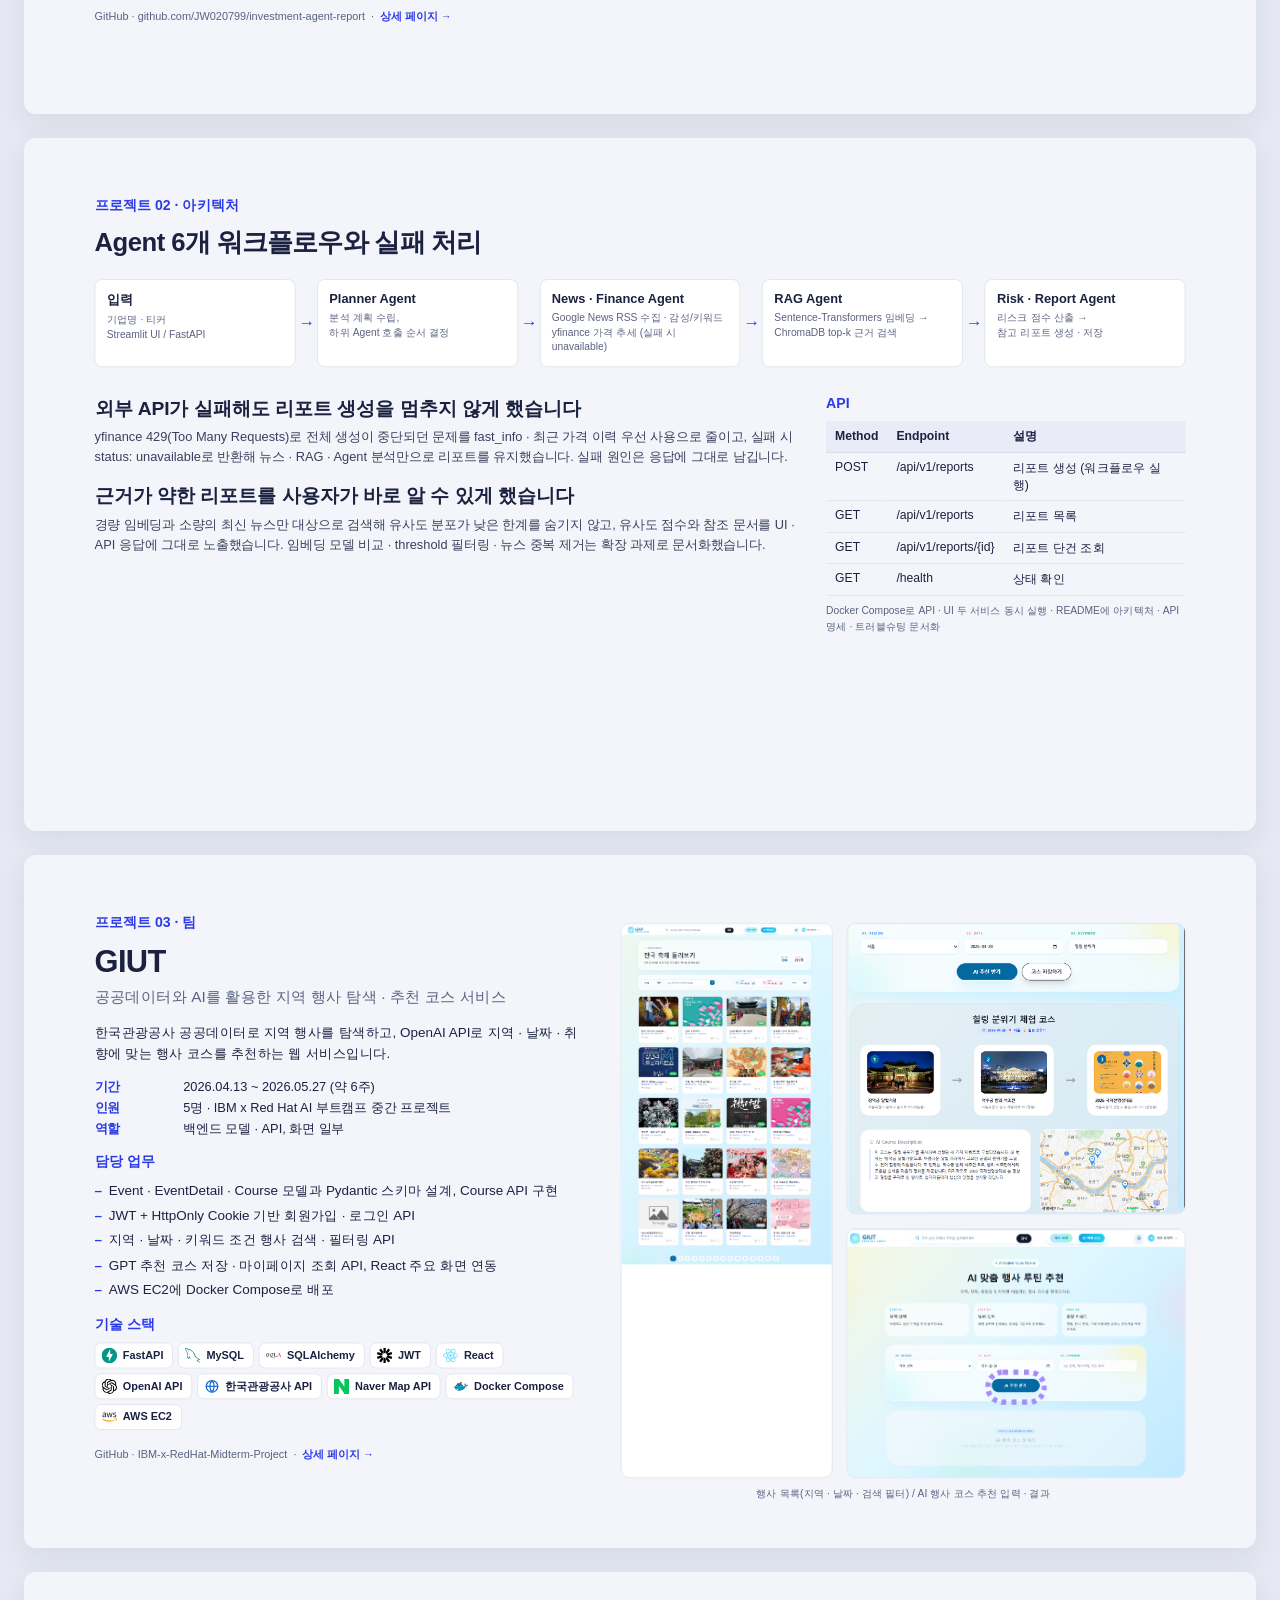
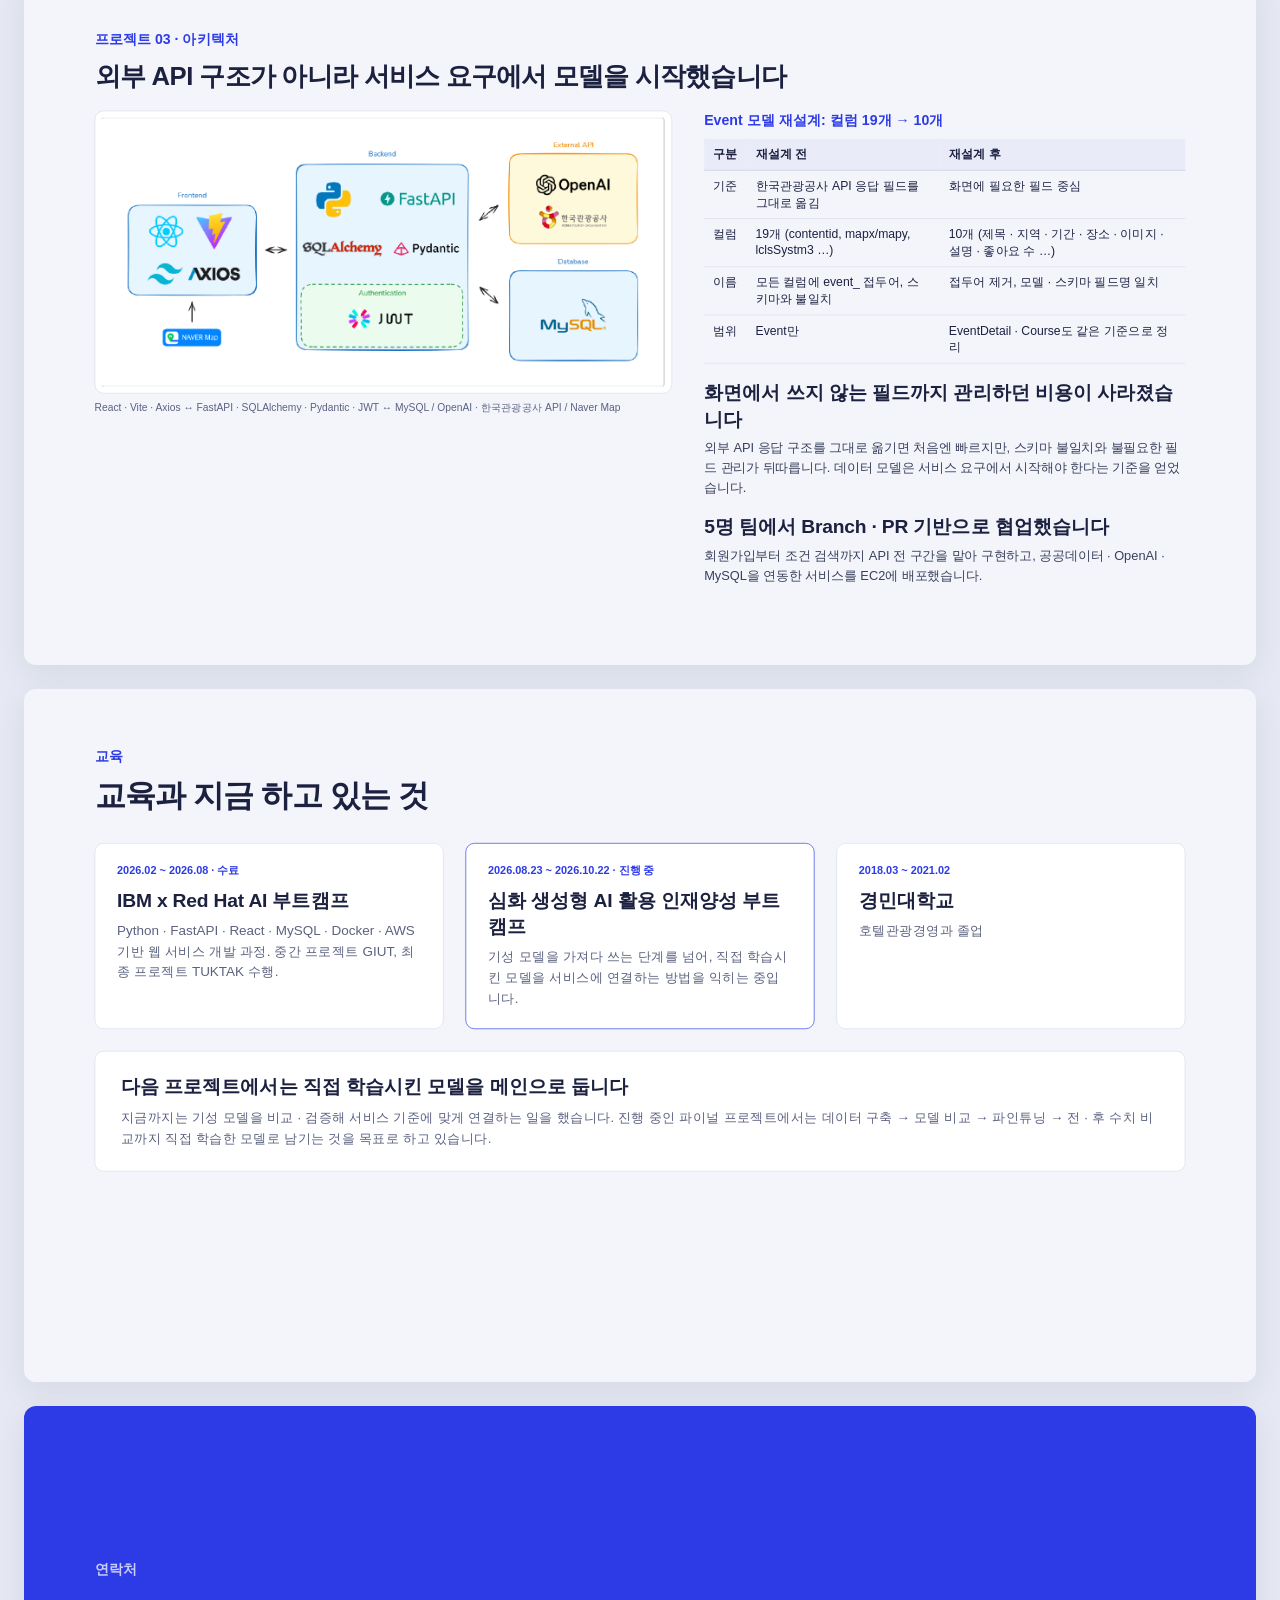
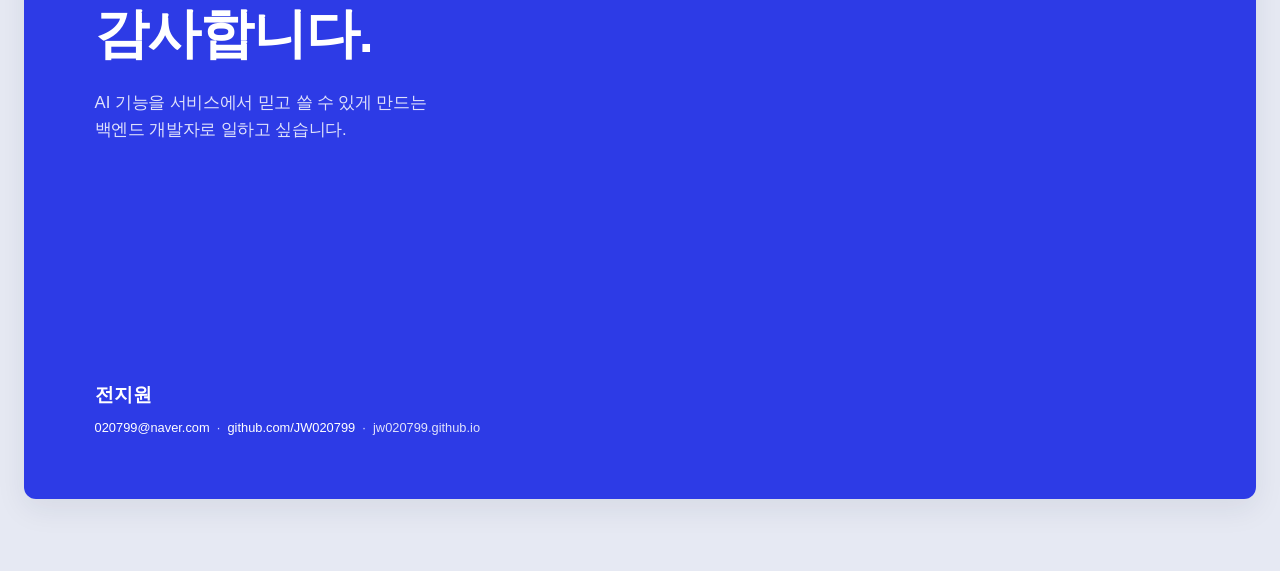
==== commit e53ed0ed: "포트폴리오 표지 문구 변경 - 첫 문장: 애매한 결과를 그냥 넘기지 않는 개발자 전지원입니다. - 설명: 근거가 부족한 리포트는 따로 분리하고, 틀린 사례가 견적에 쓰이지 않도록 " ====
--- a/index.html
+++ b/index.html
@@ -4,12 +4,12 @@
 <meta charset="utf-8" />
 <meta name="viewport" content="width=device-width, initial-scale=1" />
 <title>Jeon Jiwon | AI Service Backend Developer</title>
-<meta name="description" content="AI 결과를 검증해서 서비스에 연결하는 백엔드 개발자 전지원의 포트폴리오" />
+<meta name="description" content="애매한 결과를 그냥 넘기지 않는 개발자 전지원의 포트폴리오" />
 <meta property="og:title" content="전지원 | AI Service Backend Developer" />
-<meta property="og:description" content="RAG · 임베딩 검색 · Agent 같은 AI 기능을 FastAPI 백엔드에 붙이고, 결과가 쓸 만한지 기준을 세워 확인합니다." />
+<meta property="og:description" content="근거가 부족한 리포트는 따로 분리하고, 틀린 사례가 견적에 쓰이지 않도록 기준을 세웠습니다." />
 <link rel="icon" href="assets/favicon.svg" type="image/svg+xml" />
-<link rel="stylesheet" href="assets/css/deck.css?v=20260914eeeebb" />
-<link rel="stylesheet" href="assets/css/deck-web.css?v=20260914eeeedb" />
+<link rel="stylesheet" href="assets/css/deck.css?v=20260914eeeeebb" />
+<link rel="stylesheet" href="assets/css/deck-web.css?v=20260914eeeeedb" />
 </head>
 <body class="web">
 <nav class="deck-nav"><div class="in">
@@ -32,8 +32,8 @@
 <div class="slide-wrap" id="cover"><section class="slide">
   <div style="margin-top:150px">
     <p class="kicker">AI 서비스 백엔드 개발자 포트폴리오</p>
-    <h1 style="margin-top:34px;font-size:74px">AI 결과를 검증해서 서비스에 연결하는<br><span class="b">백엔드 개발자 전지원입니다.</span></h1>
-    <p style="margin-top:44px;font-size:28px;color:var(--mute);line-height:1.6">RAG · 임베딩 검색 · Agent 같은 AI 기능을 FastAPI 백엔드에 붙이고,<br>결과가 쓸 만한지 기준을 세워 확인합니다.</p>
+    <h1 style="margin-top:34px;font-size:74px">애매한 결과를 그냥 넘기지 않는<br><span class="b">개발자 전지원입니다.</span></h1>
+    <p style="margin-top:44px;font-size:28px;color:var(--mute);line-height:1.6">근거가 부족한 리포트는 따로 분리하고,<br>틀린 사례가 견적에 쓰이지 않도록 기준을 세웠습니다.</p>
   </div>
   <div style="position:absolute;left:110px;bottom:96px">
     <p style="font-size:36px;font-weight:800">전지원 <span class="mute" style="font-size:22px;font-weight:700;margin-left:10px">Jeon Jiwon</span></p>
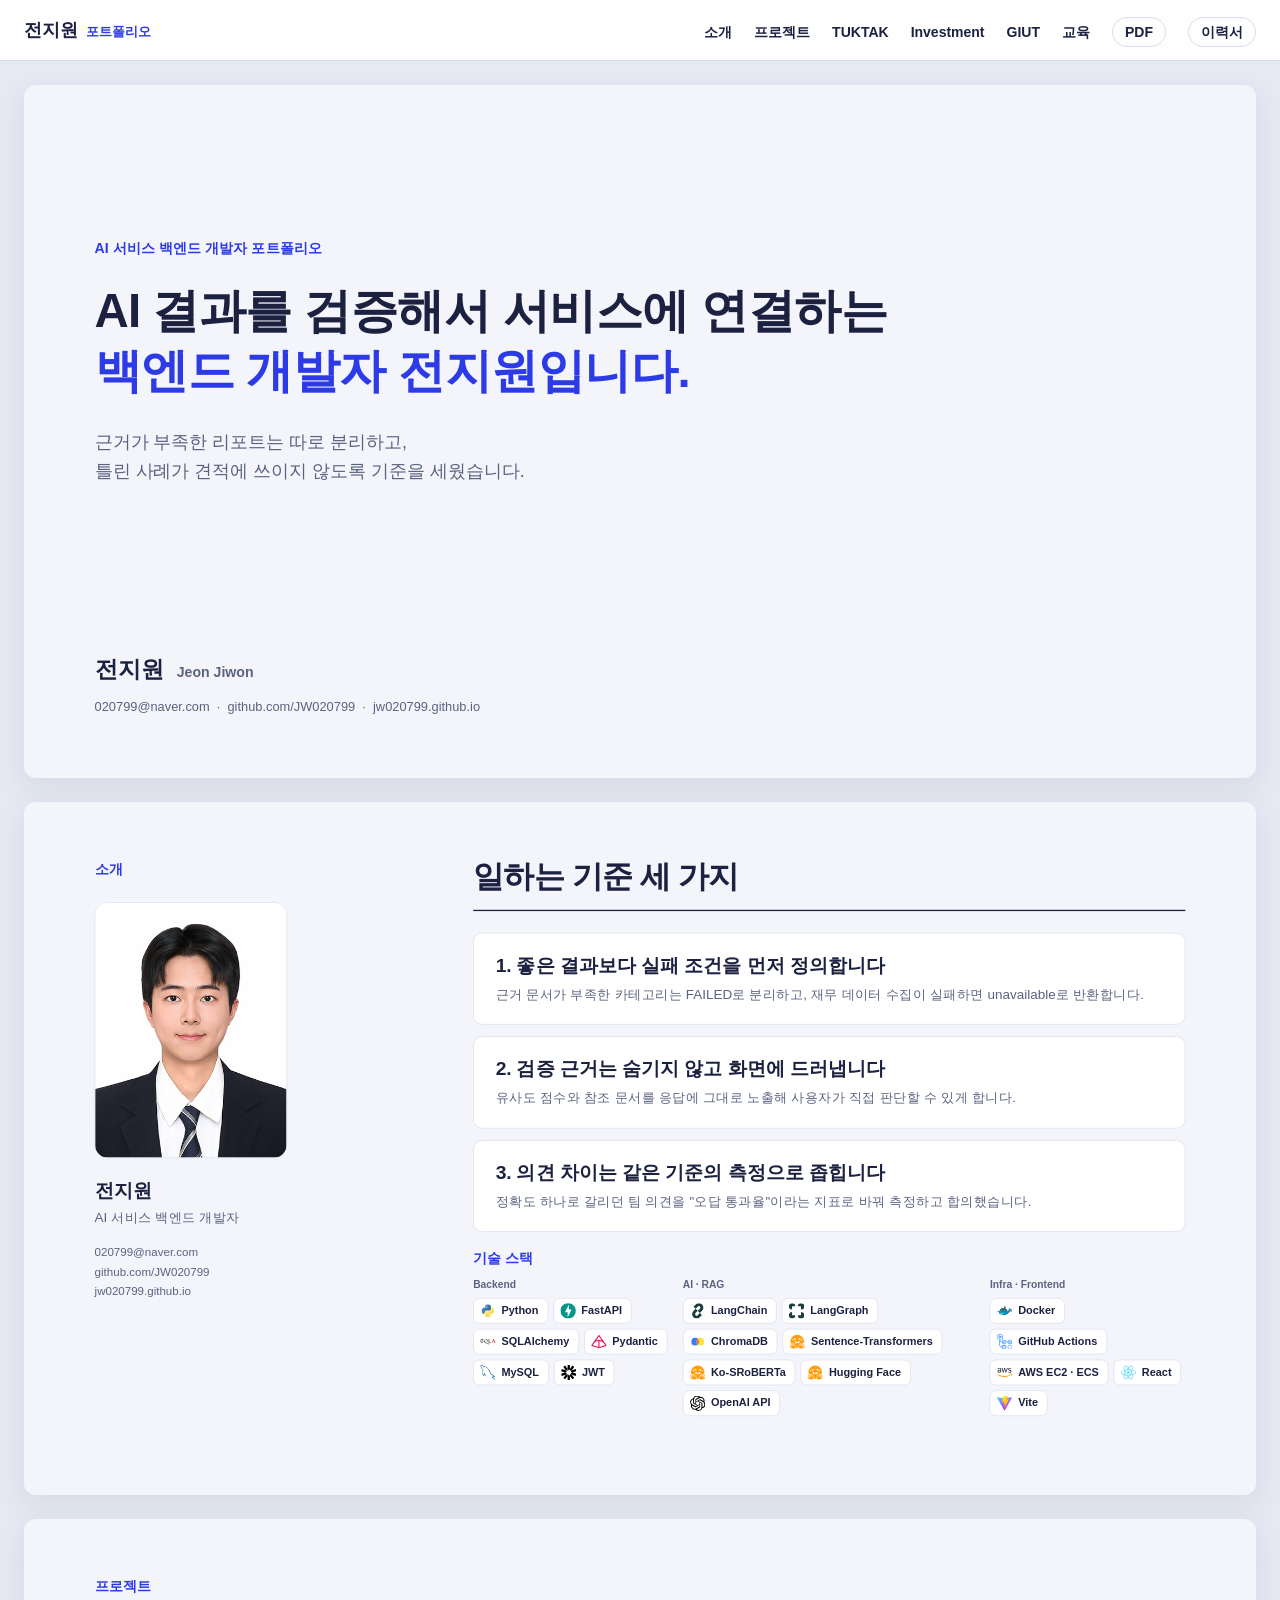
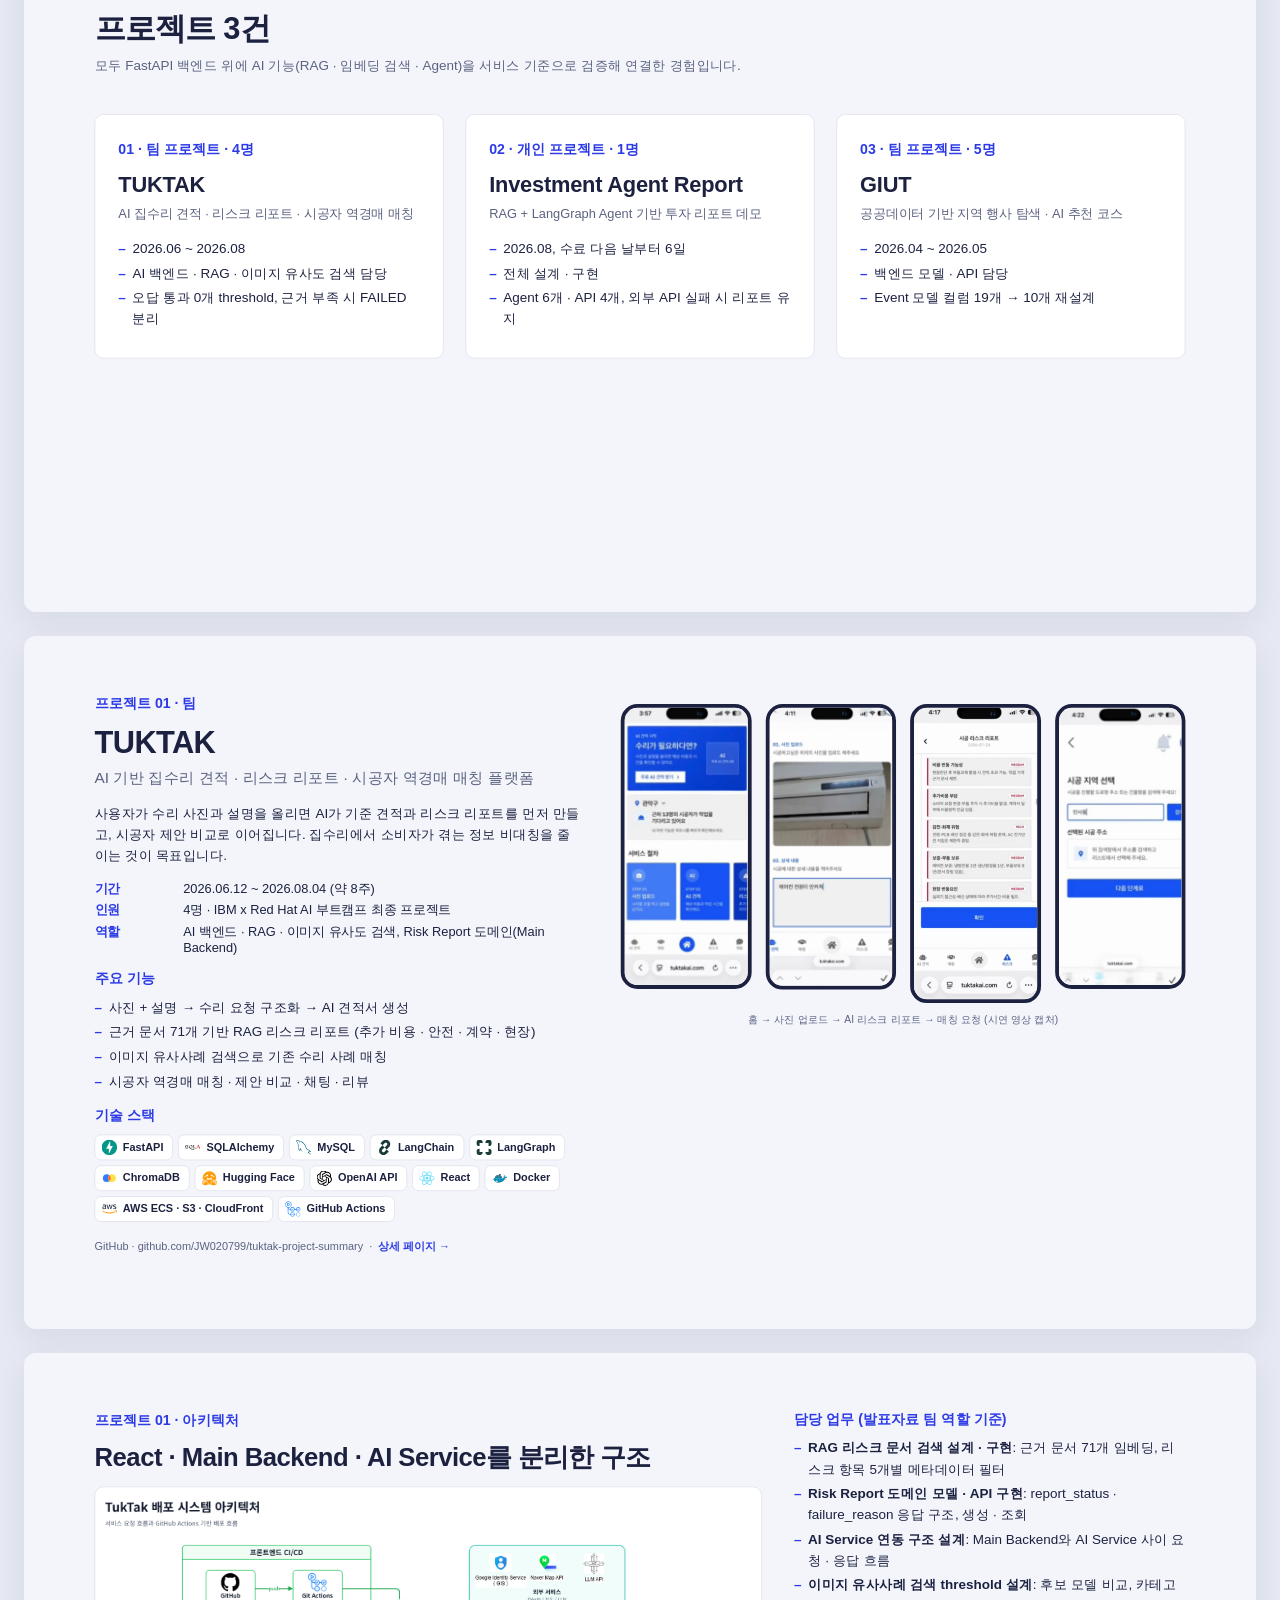
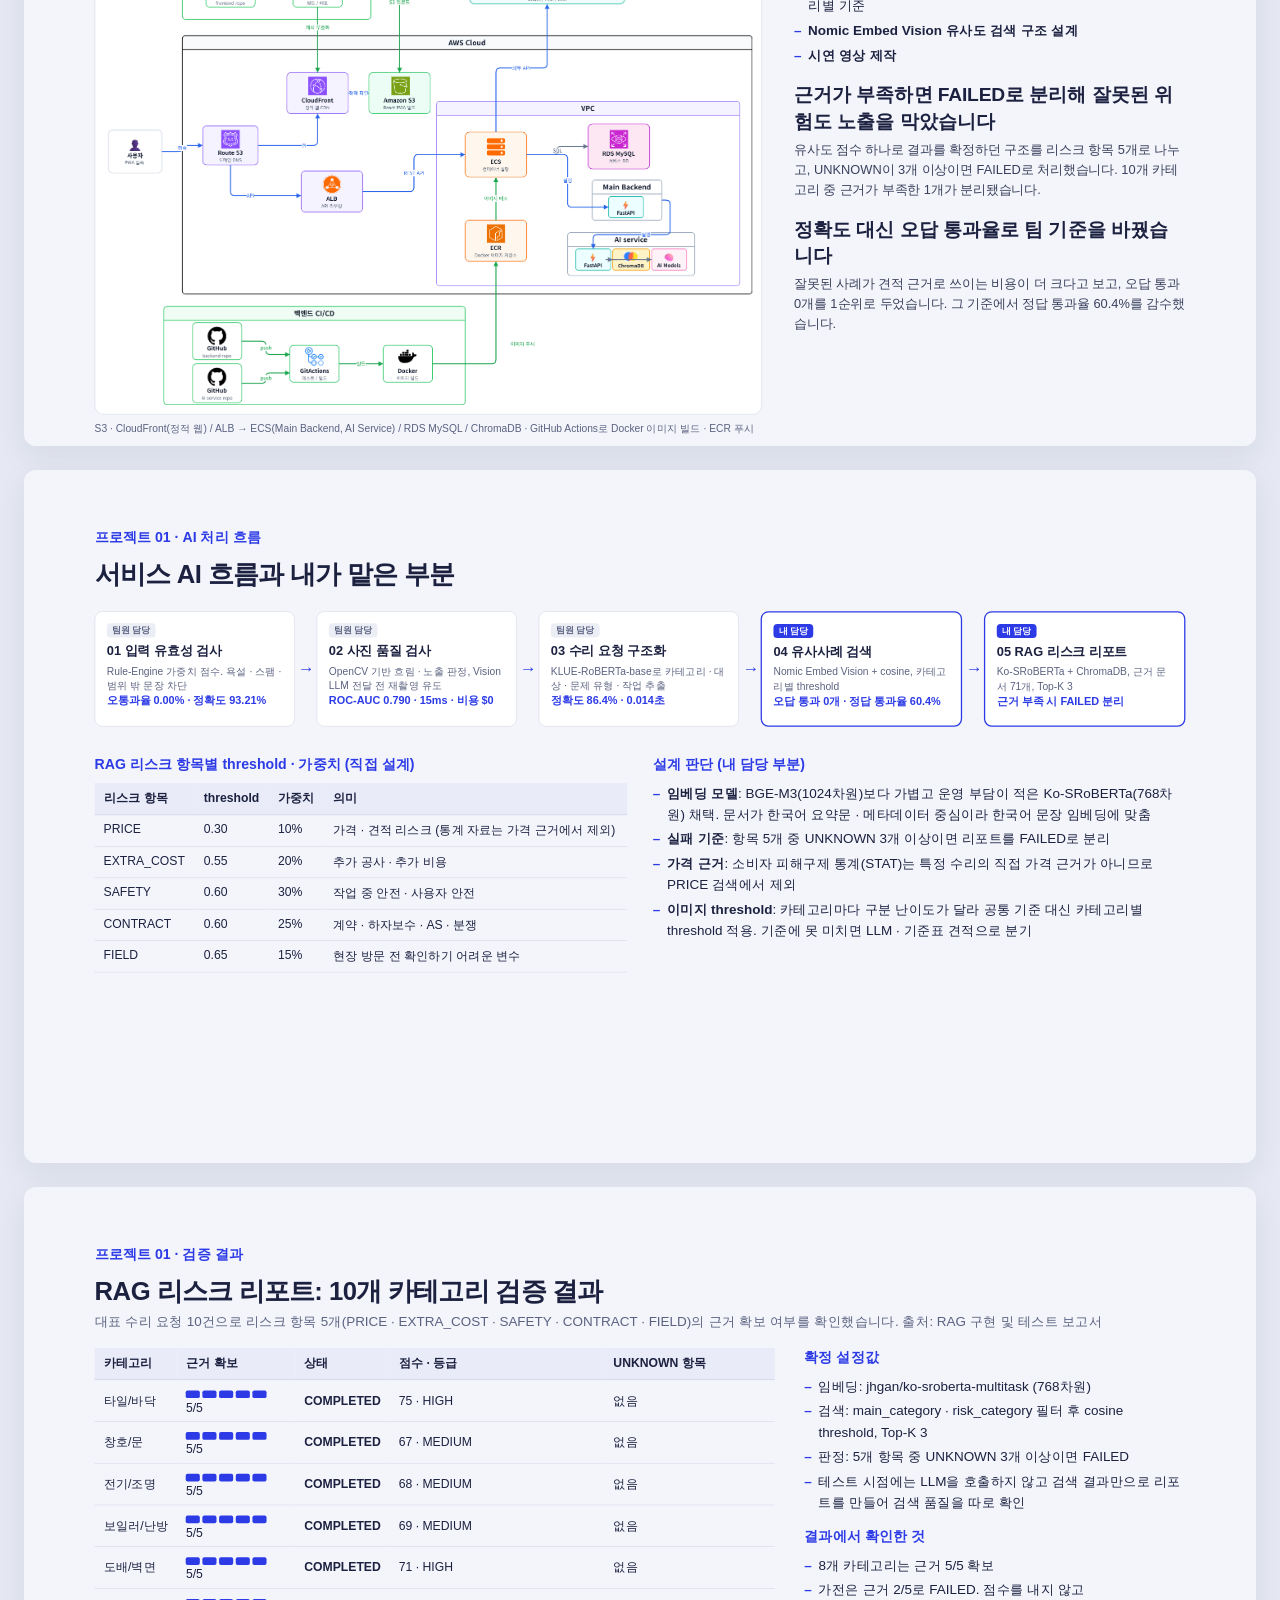
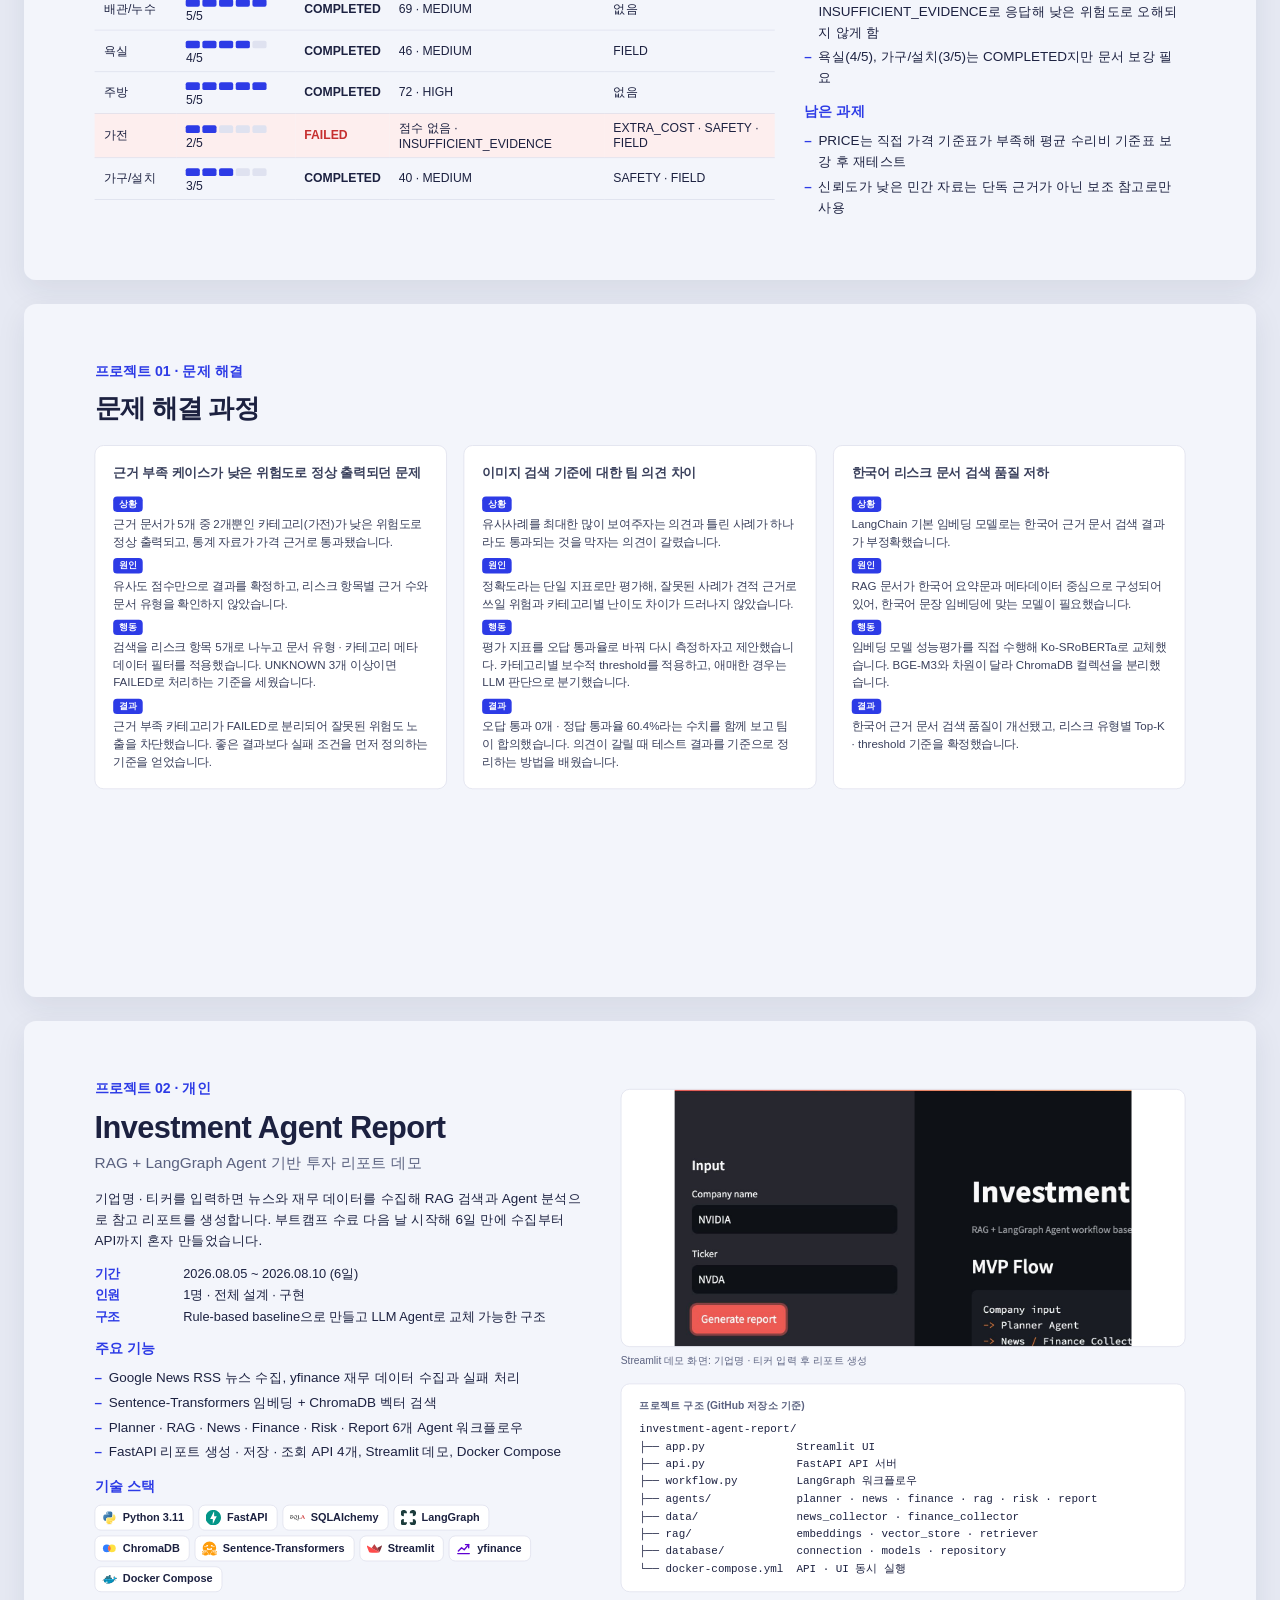
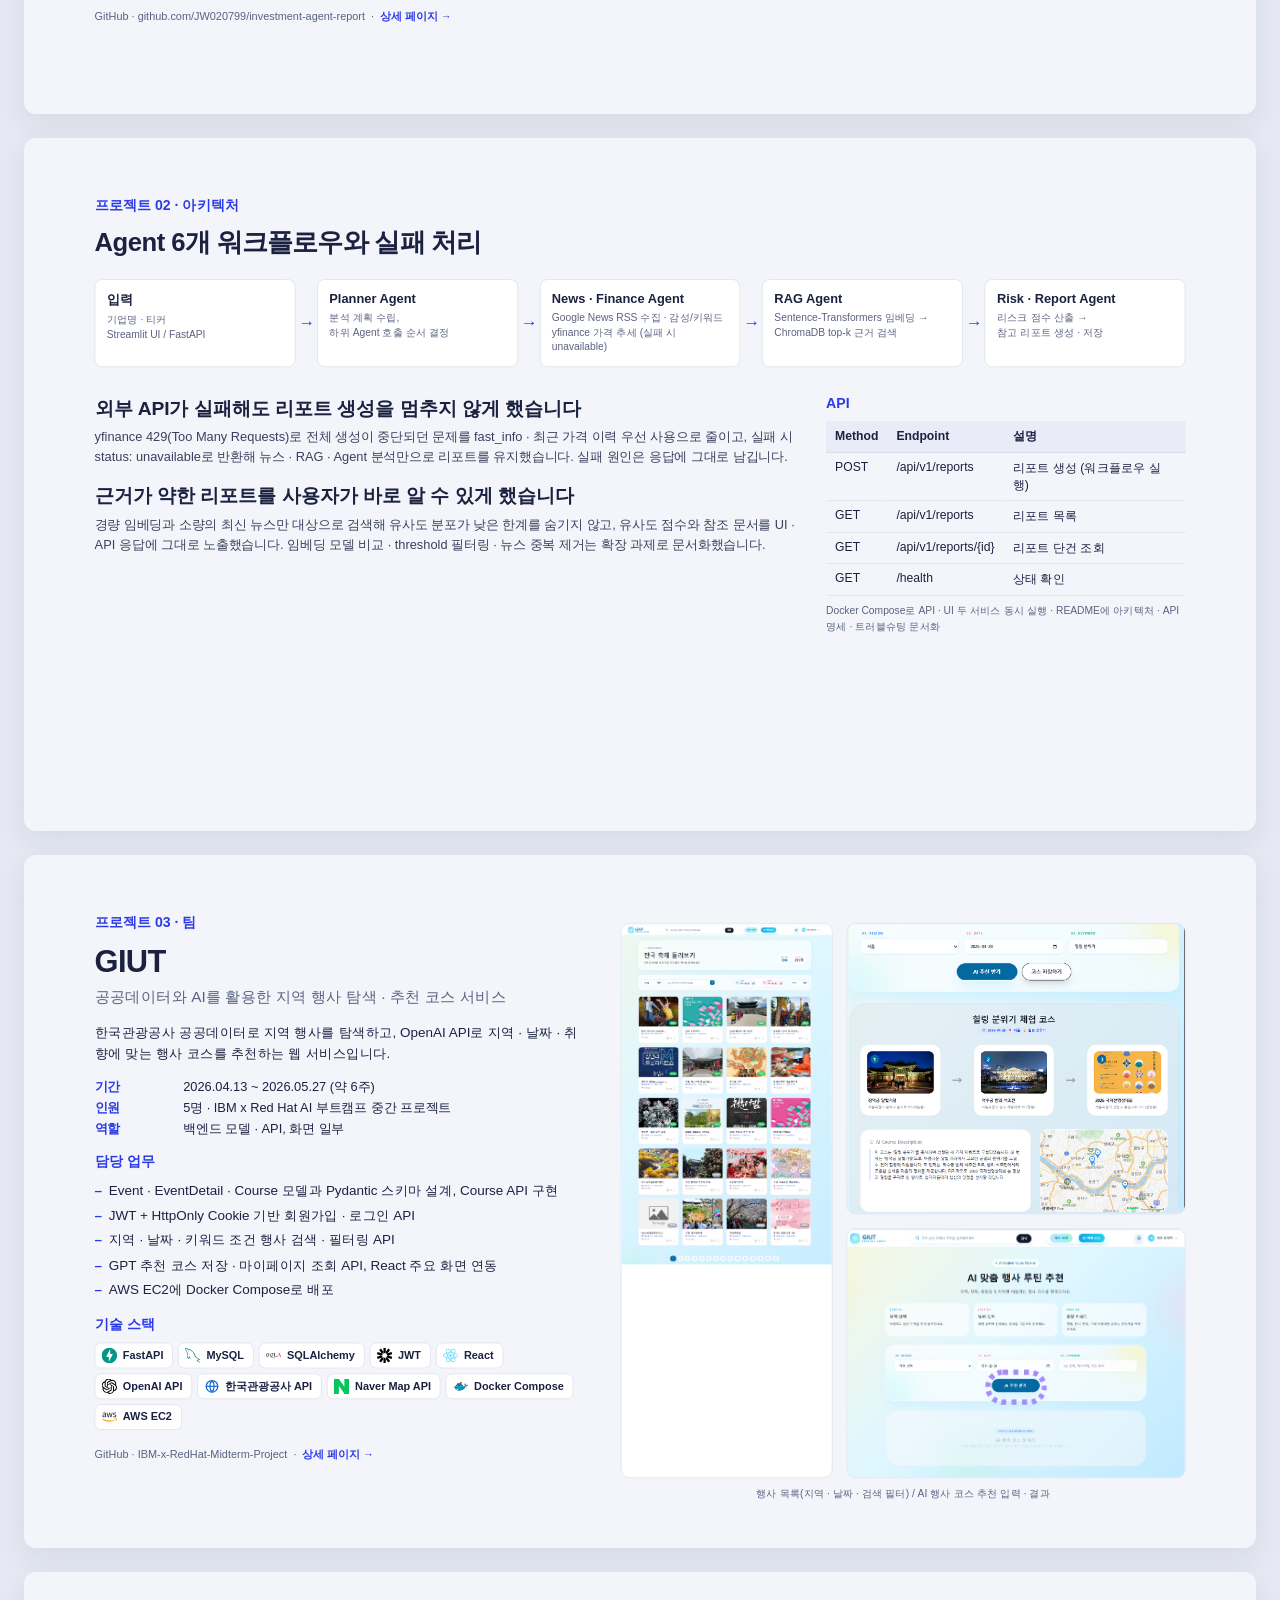
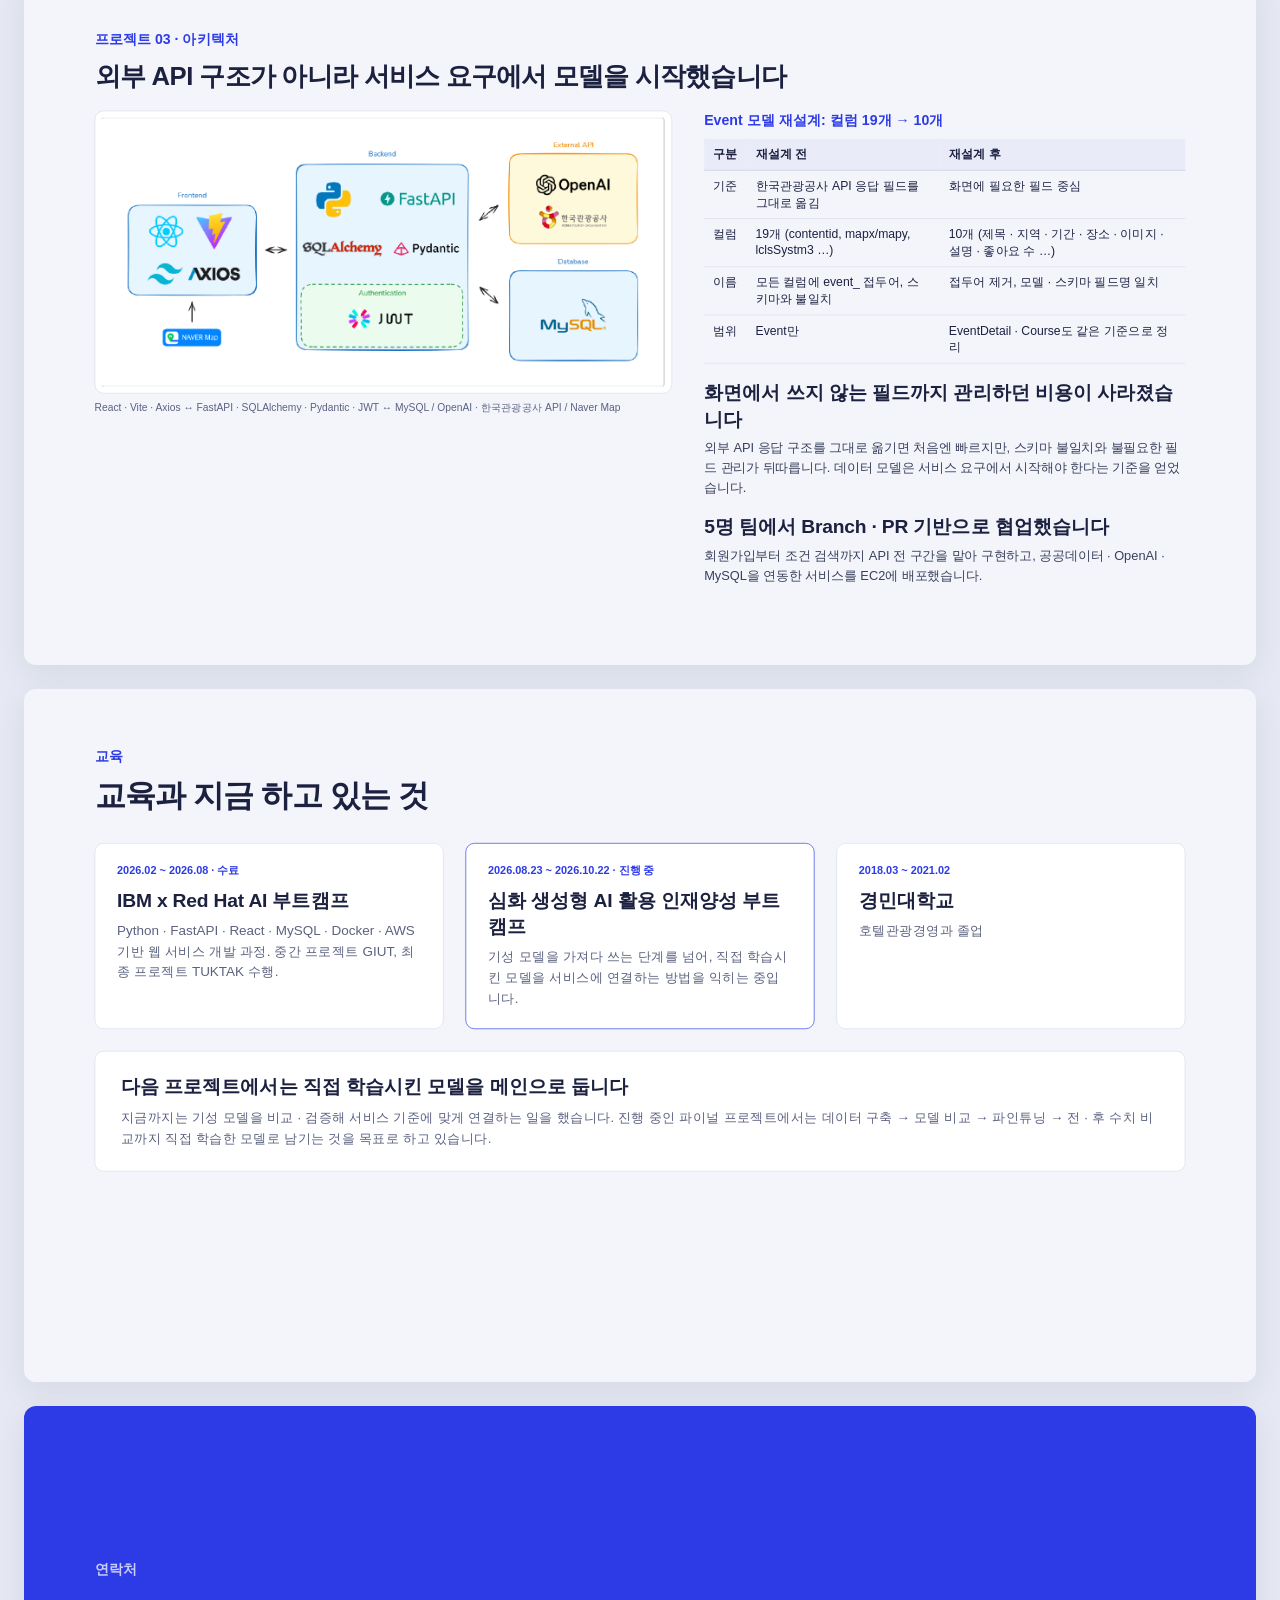
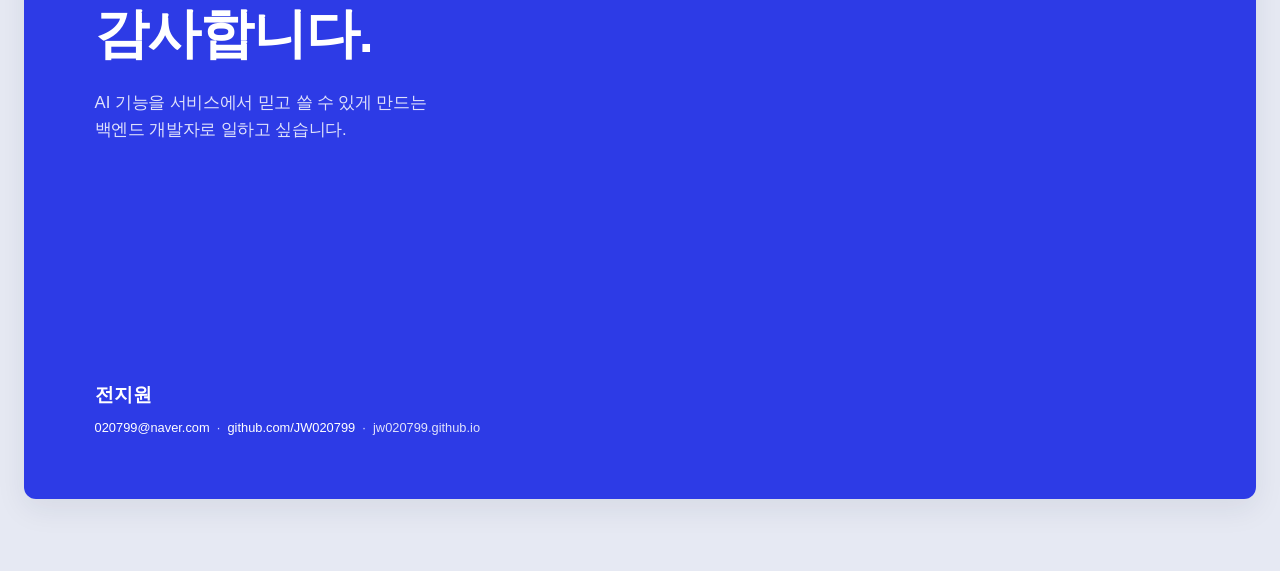
==== commit f2e49a8d: "포트폴리오 표지 첫 문장 되돌림 - 첫 문장: AI 결과를 검증해서 서비스에 연결하는 백엔드 개발자 전지원입니다. - 설명은 유지: 근거가 부족한 리포트는 따로 분리하고, 틀린 사" ====
--- a/index.html
+++ b/index.html
@@ -4,12 +4,12 @@
 <meta charset="utf-8" />
 <meta name="viewport" content="width=device-width, initial-scale=1" />
 <title>Jeon Jiwon | AI Service Backend Developer</title>
-<meta name="description" content="애매한 결과를 그냥 넘기지 않는 개발자 전지원의 포트폴리오" />
+<meta name="description" content="AI 결과를 검증해서 서비스에 연결하는 백엔드 개발자 전지원의 포트폴리오" />
 <meta property="og:title" content="전지원 | AI Service Backend Developer" />
 <meta property="og:description" content="근거가 부족한 리포트는 따로 분리하고, 틀린 사례가 견적에 쓰이지 않도록 기준을 세웠습니다." />
 <link rel="icon" href="assets/favicon.svg" type="image/svg+xml" />
-<link rel="stylesheet" href="assets/css/deck.css?v=20260914eeeeebb" />
-<link rel="stylesheet" href="assets/css/deck-web.css?v=20260914eeeeedb" />
+<link rel="stylesheet" href="assets/css/deck.css?v=20260914eeeeeebb" />
+<link rel="stylesheet" href="assets/css/deck-web.css?v=20260914eeeeeedb" />
 </head>
 <body class="web">
 <nav class="deck-nav"><div class="in">
@@ -32,7 +32,7 @@
 <div class="slide-wrap" id="cover"><section class="slide">
   <div style="margin-top:150px">
     <p class="kicker">AI 서비스 백엔드 개발자 포트폴리오</p>
-    <h1 style="margin-top:34px;font-size:74px">애매한 결과를 그냥 넘기지 않는<br><span class="b">개발자 전지원입니다.</span></h1>
+    <h1 style="margin-top:34px;font-size:74px">AI 결과를 검증해서 서비스에 연결하는<br><span class="b">백엔드 개발자 전지원입니다.</span></h1>
     <p style="margin-top:44px;font-size:28px;color:var(--mute);line-height:1.6">근거가 부족한 리포트는 따로 분리하고,<br>틀린 사례가 견적에 쓰이지 않도록 기준을 세웠습니다.</p>
   </div>
   <div style="position:absolute;left:110px;bottom:96px">
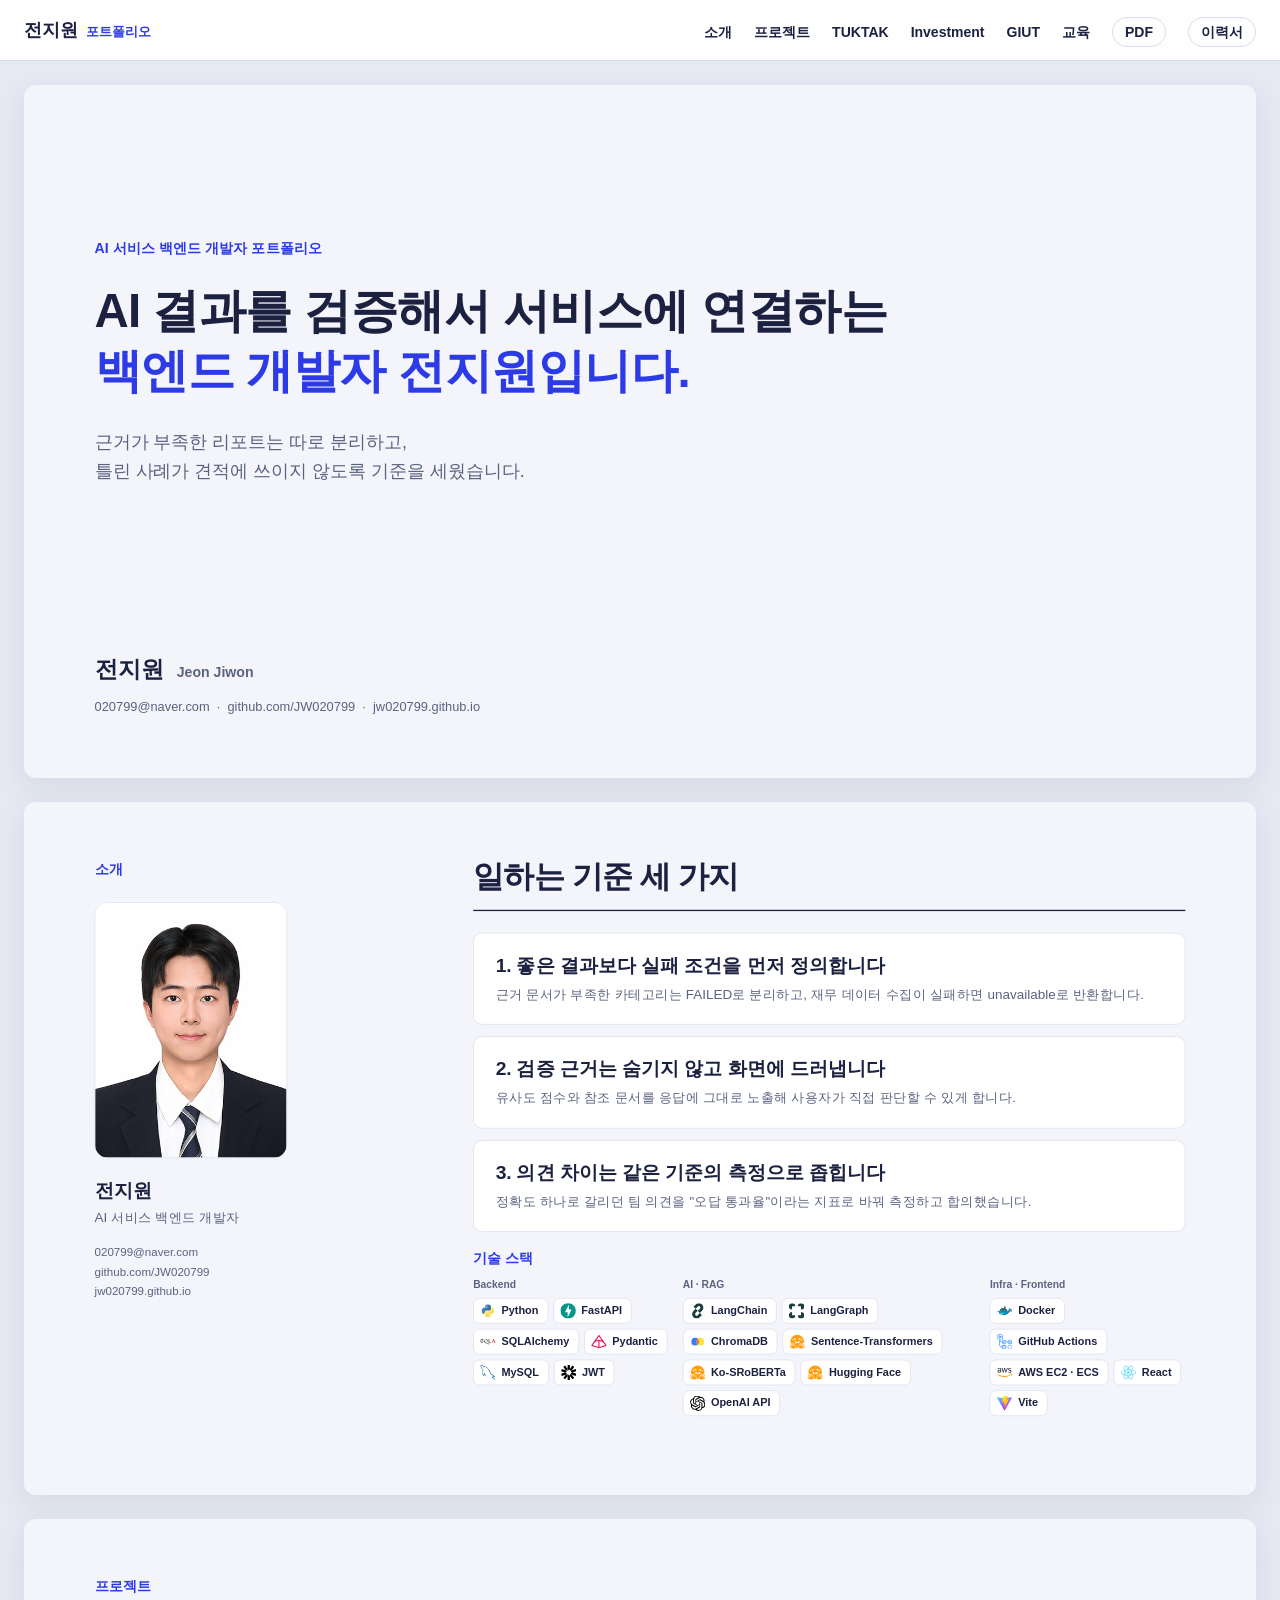
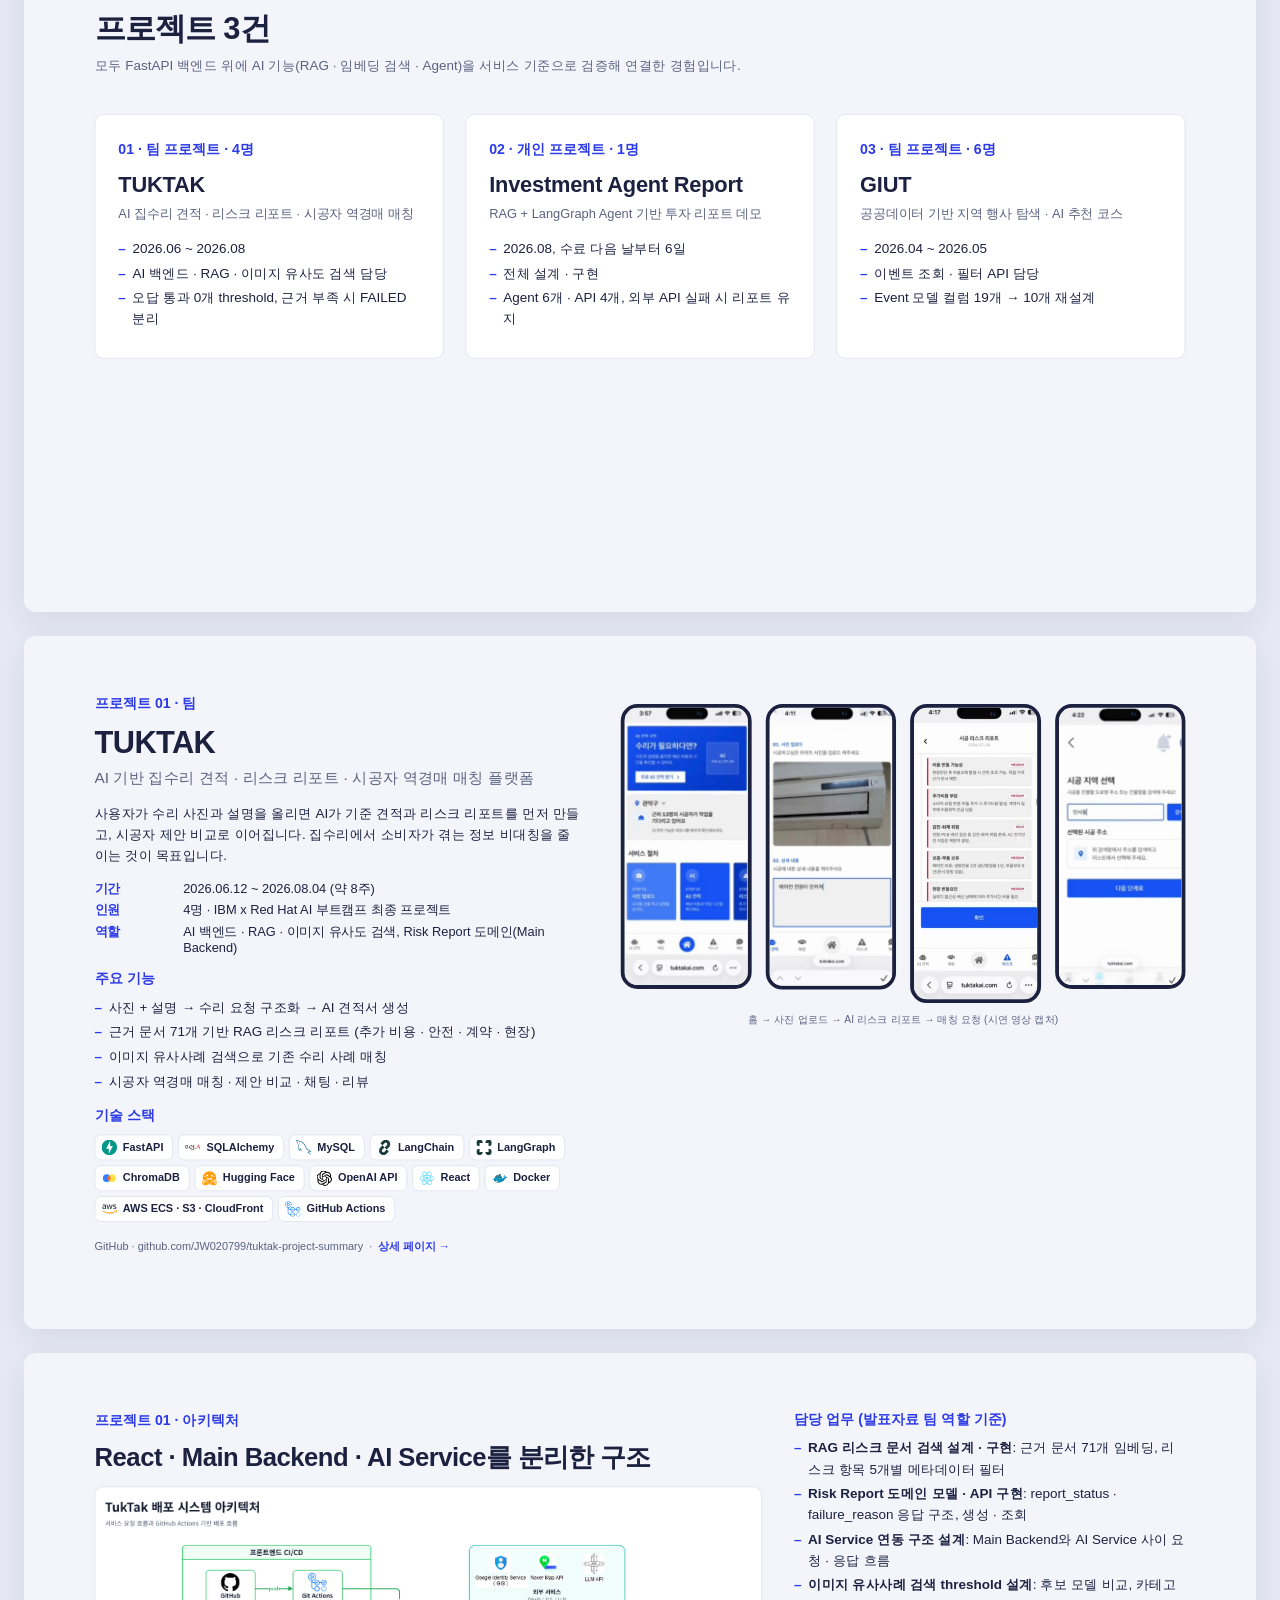
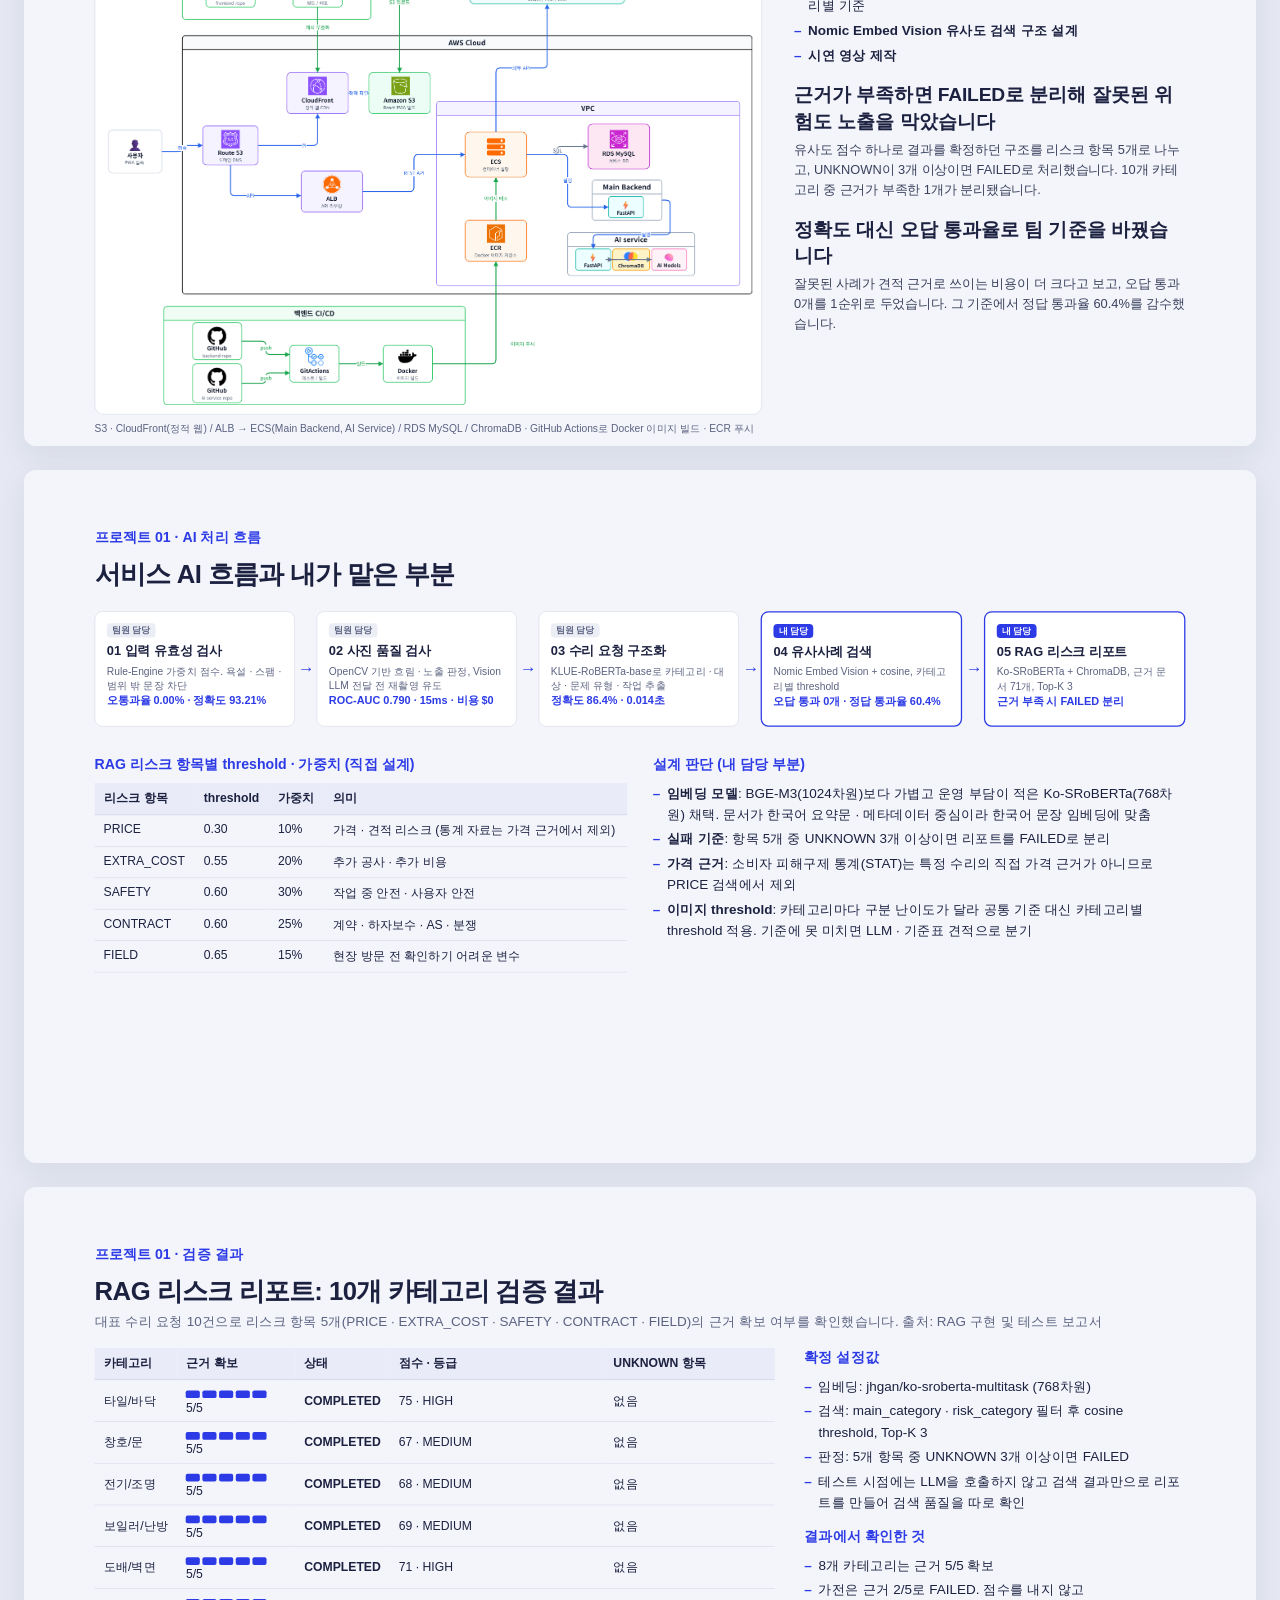
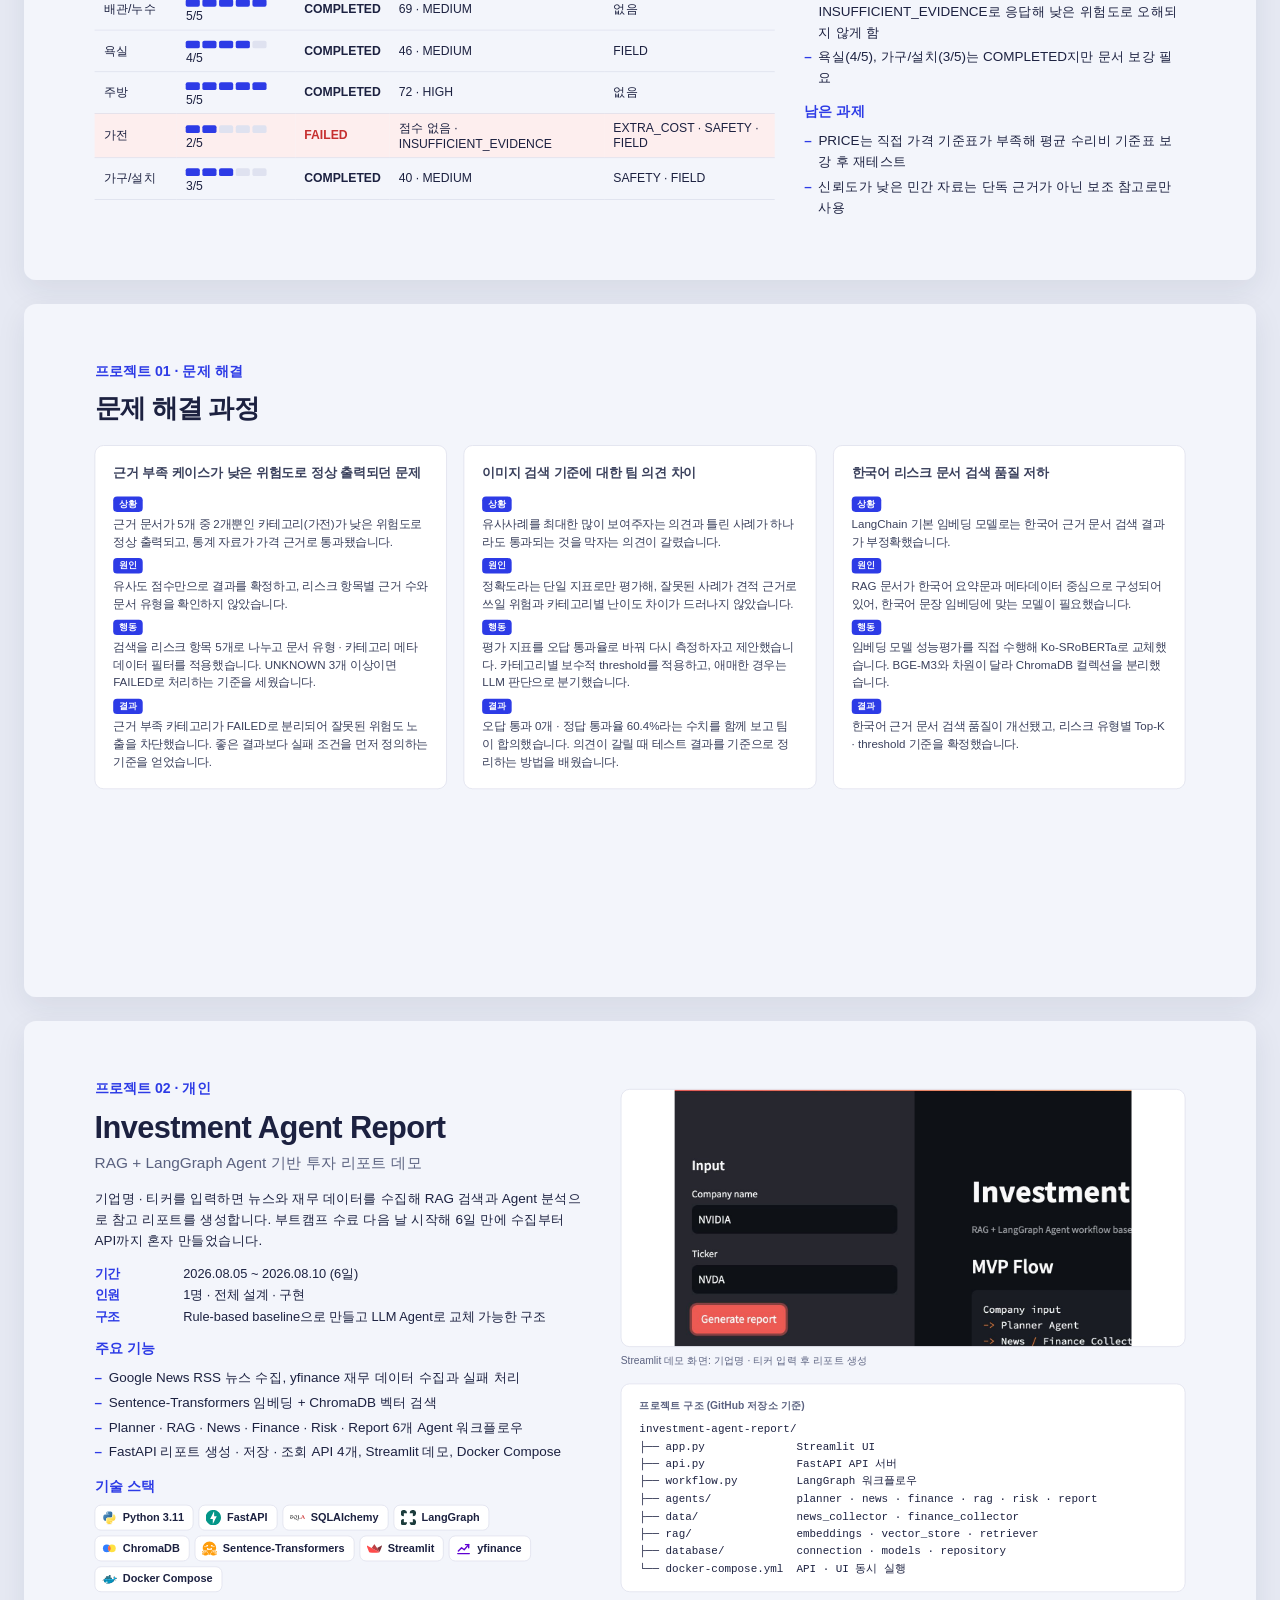
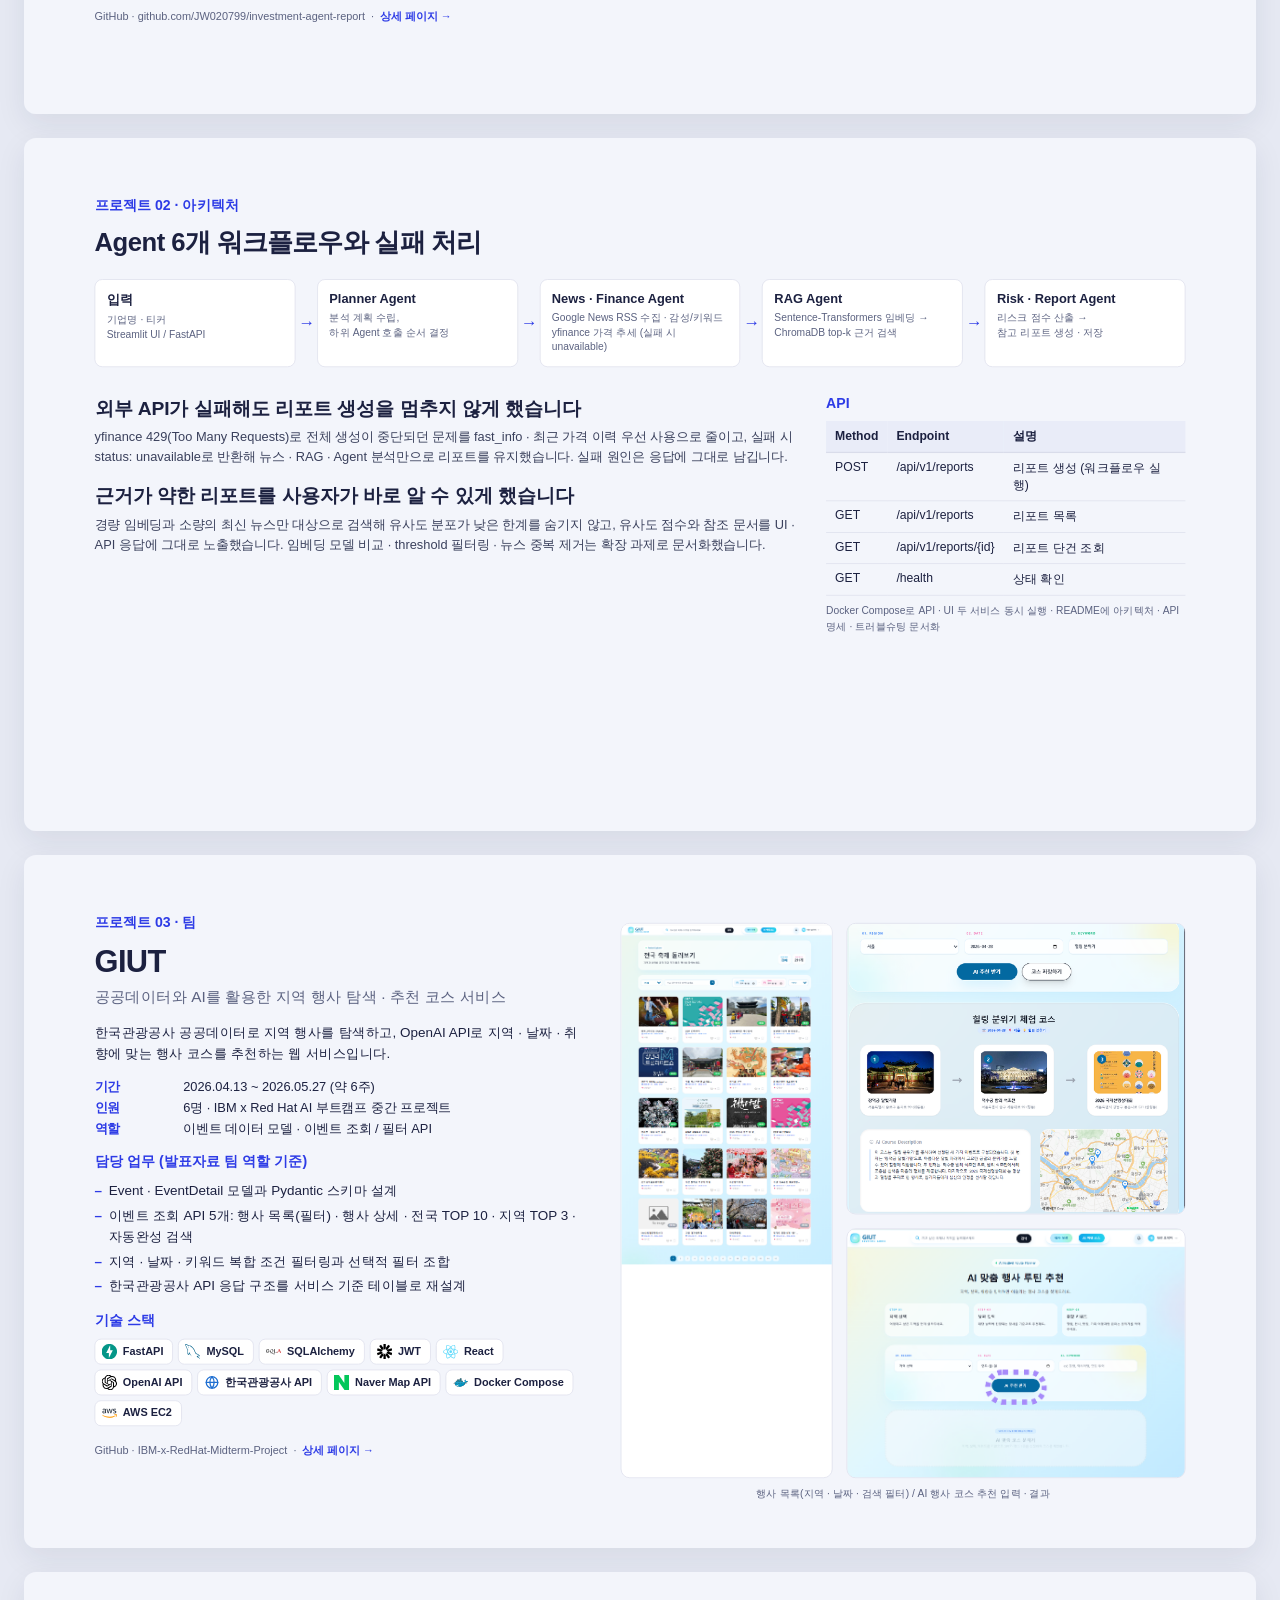
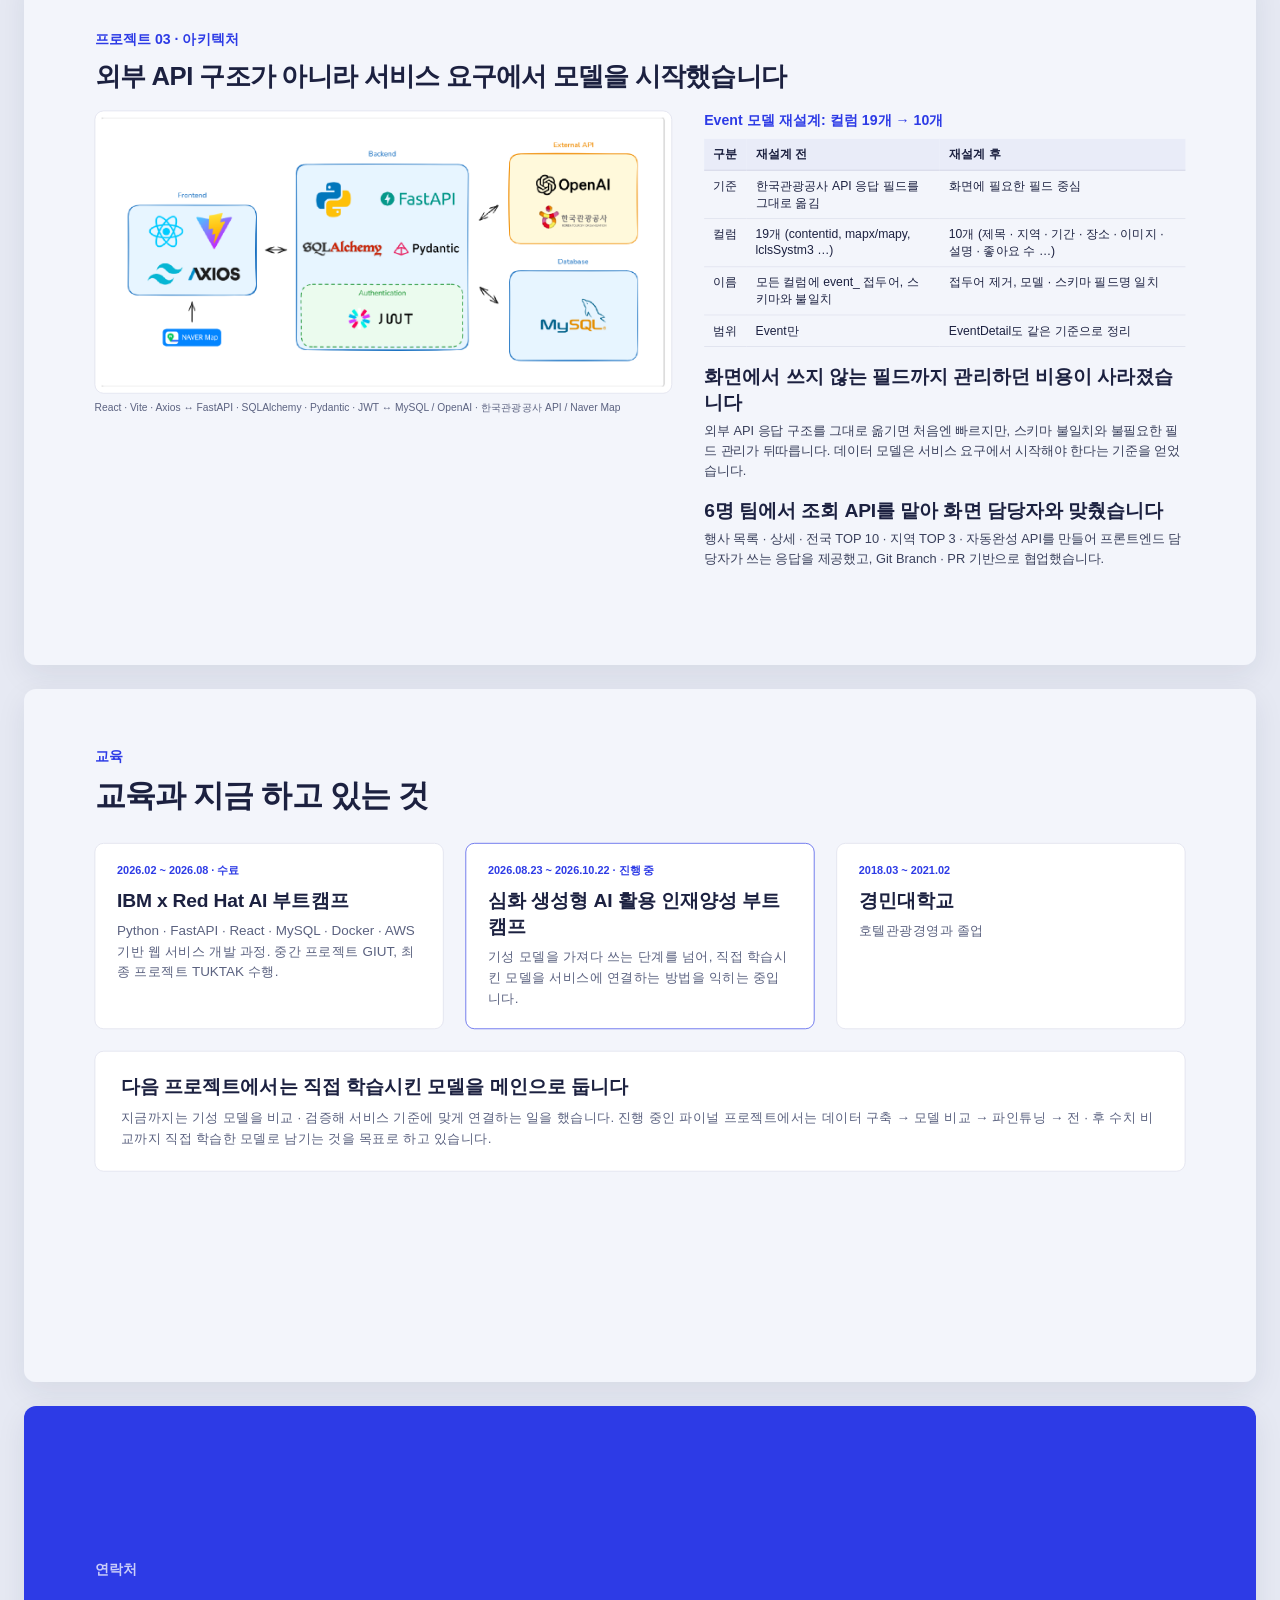
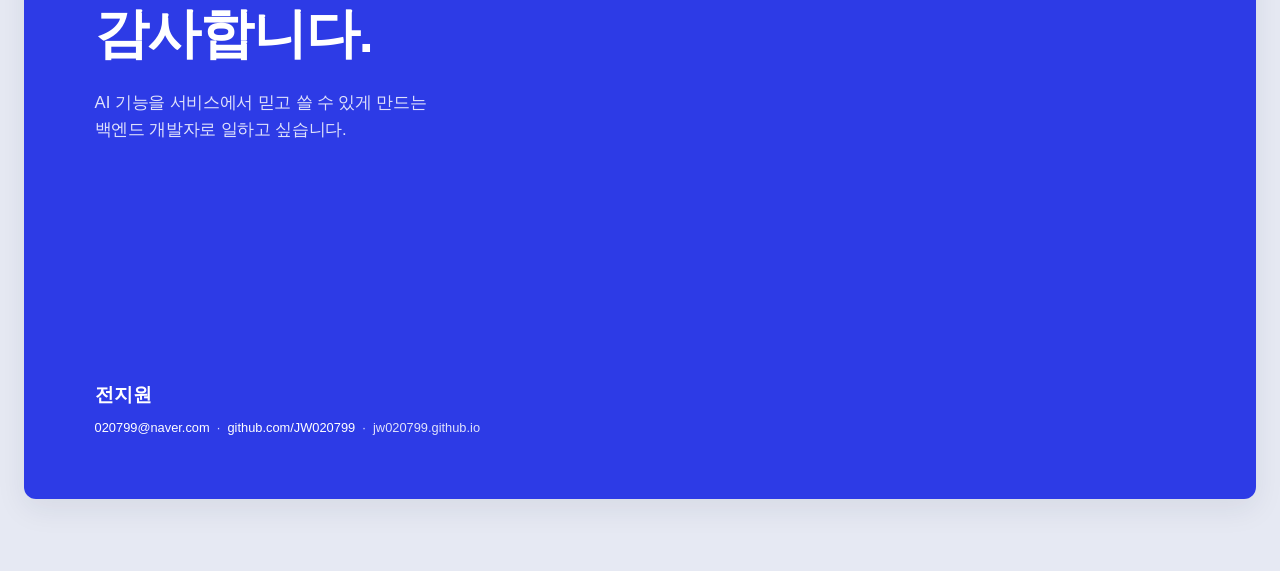
==== commit 7f9f8f06: "이력서 · 포트폴리오를 팀 발표자료 역할 기준으로 통일 - 이력서 PDF: 담당 업무를 발표자료 역할 기준으로 정리, 구조화 모델 · React · CI/CD 항목 제외, RAG " ====
--- a/index.html
+++ b/index.html
@@ -8,8 +8,8 @@
 <meta property="og:title" content="전지원 | AI Service Backend Developer" />
 <meta property="og:description" content="근거가 부족한 리포트는 따로 분리하고, 틀린 사례가 견적에 쓰이지 않도록 기준을 세웠습니다." />
 <link rel="icon" href="assets/favicon.svg" type="image/svg+xml" />
-<link rel="stylesheet" href="assets/css/deck.css?v=20260914eeeeeebb" />
-<link rel="stylesheet" href="assets/css/deck-web.css?v=20260914eeeeeedb" />
+<link rel="stylesheet" href="assets/css/deck.css?v=20260914eeeeeeebb" />
+<link rel="stylesheet" href="assets/css/deck-web.css?v=20260914eeeeeeedb" />
 </head>
 <body class="web">
 <nav class="deck-nav"><div class="in">
@@ -75,7 +75,7 @@
   <div class="pj-idx">
     <div class="card"><p class="n">01 · 팀 프로젝트 · 4명</p><h3>TUKTAK</h3><p class="sub">AI 집수리 견적 · 리스크 리포트 · 시공자 역경매 매칭</p><ul class="dash"><li>2026.06 ~ 2026.08</li><li>AI 백엔드 · RAG · 이미지 유사도 검색 담당</li><li>오답 통과 0개 threshold, 근거 부족 시 FAILED 분리</li></ul></div>
     <div class="card"><p class="n">02 · 개인 프로젝트 · 1명</p><h3>Investment Agent Report</h3><p class="sub">RAG + LangGraph Agent 기반 투자 리포트 데모</p><ul class="dash"><li>2026.08, 수료 다음 날부터 6일</li><li>전체 설계 · 구현</li><li>Agent 6개 · API 4개, 외부 API 실패 시 리포트 유지</li></ul></div>
-    <div class="card"><p class="n">03 · 팀 프로젝트 · 5명</p><h3>GIUT</h3><p class="sub">공공데이터 기반 지역 행사 탐색 · AI 추천 코스</p><ul class="dash"><li>2026.04 ~ 2026.05</li><li>백엔드 모델 · API 담당</li><li>Event 모델 컬럼 19개 → 10개 재설계</li></ul></div>
+    <div class="card"><p class="n">03 · 팀 프로젝트 · 6명</p><h3>GIUT</h3><p class="sub">공공데이터 기반 지역 행사 탐색 · AI 추천 코스</p><ul class="dash"><li>2026.04 ~ 2026.05</li><li>이벤트 조회 · 필터 API 담당</li><li>Event 모델 컬럼 19개 → 10개 재설계</li></ul></div>
   </div>
 </section></div>
 
@@ -334,16 +334,15 @@
       <p style="margin-top:22px">한국관광공사 공공데이터로 지역 행사를 탐색하고, OpenAI API로 지역 · 날짜 · 취향에 맞는 행사 코스를 추천하는 웹 서비스입니다.</p>
       <div class="meta">
         <span class="k">기간</span><span>2026.04.13 ~ 2026.05.27 (약 6주)</span>
-        <span class="k">인원</span><span>5명 · IBM x Red Hat AI 부트캠프 중간 프로젝트</span>
-        <span class="k">역할</span><span>백엔드 모델 · API, 화면 일부</span>
-      </div>
-      <h4>담당 업무</h4>
-      <ul class="dash">
-        <li>Event · EventDetail · Course 모델과 Pydantic 스키마 설계, Course API 구현</li>
-        <li>JWT + HttpOnly Cookie 기반 회원가입 · 로그인 API</li>
-        <li>지역 · 날짜 · 키워드 조건 행사 검색 · 필터링 API</li>
-        <li>GPT 추천 코스 저장 · 마이페이지 조회 API, React 주요 화면 연동</li>
-        <li>AWS EC2에 Docker Compose로 배포</li>
+        <span class="k">인원</span><span>6명 · IBM x Red Hat AI 부트캠프 중간 프로젝트</span>
+        <span class="k">역할</span><span>이벤트 데이터 모델 · 이벤트 조회 / 필터 API</span>
+      </div>
+      <h4>담당 업무 (발표자료 팀 역할 기준)</h4>
+      <ul class="dash">
+        <li>Event · EventDetail 모델과 Pydantic 스키마 설계</li>
+        <li>이벤트 조회 API 5개: 행사 목록(필터) · 행사 상세 · 전국 TOP 10 · 지역 TOP 3 · 자동완성 검색</li>
+        <li>지역 · 날짜 · 키워드 복합 조건 필터링과 선택적 필터 조합</li>
+        <li>한국관광공사 API 응답 구조를 서비스 기준 테이블로 재설계</li>
       </ul>
       <h4 style="margin-top:22px">기술 스택</h4>
       <div class="chips"><span><img src="assets/icons/tech/fastapi.svg" alt="">FastAPI</span><span><img src="assets/icons/tech/mysql.svg" alt="">MySQL</span><span><img src="assets/icons/tech/sqlalchemy.svg" alt="">SQLAlchemy</span><span><img src="assets/icons/tech/jwt.svg" alt="">JWT</span><span><img src="assets/icons/tech/react.svg" alt="">React</span><span><img src="assets/icons/tech/openai.svg" alt="">OpenAI API</span><span><img src="assets/icons/tech/publicapi.svg" alt="">한국관광공사 API</span><span><img src="assets/icons/tech/naver.svg" alt="">Naver Map API</span><span><img src="assets/icons/tech/docker.svg" alt="">Docker Compose</span><span><img src="assets/icons/tech/aws.svg" alt="">AWS EC2</span></div>
@@ -374,10 +373,10 @@
         <tr><td>기준</td><td>한국관광공사 API 응답 필드를 그대로 옮김</td><td>화면에 필요한 필드 중심</td></tr>
         <tr><td>컬럼</td><td class="num">19개 (contentid, mapx/mapy, lclsSystm3 …)</td><td class="num">10개 (제목 · 지역 · 기간 · 장소 · 이미지 · 설명 · 좋아요 수 …)</td></tr>
         <tr><td>이름</td><td>모든 컬럼에 event_ 접두어, 스키마와 불일치</td><td>접두어 제거, 모델 · 스키마 필드명 일치</td></tr>
-        <tr><td>범위</td><td>Event만</td><td>EventDetail · Course도 같은 기준으로 정리</td></tr>
+        <tr><td>범위</td><td>Event만</td><td>EventDetail도 같은 기준으로 정리</td></tr>
       </table>
       <div class="learn"><h3>화면에서 쓰지 않는 필드까지 관리하던 비용이 사라졌습니다</h3><p>외부 API 응답 구조를 그대로 옮기면 처음엔 빠르지만, 스키마 불일치와 불필요한 필드 관리가 뒤따릅니다. 데이터 모델은 서비스 요구에서 시작해야 한다는 기준을 얻었습니다.</p></div>
-      <div class="learn"><h3>5명 팀에서 Branch · PR 기반으로 협업했습니다</h3><p>회원가입부터 조건 검색까지 API 전 구간을 맡아 구현하고, 공공데이터 · OpenAI · MySQL을 연동한 서비스를 EC2에 배포했습니다.</p></div>
+      <div class="learn"><h3>6명 팀에서 조회 API를 맡아 화면 담당자와 맞췄습니다</h3><p>행사 목록 · 상세 · 전국 TOP 10 · 지역 TOP 3 · 자동완성 API를 만들어 프론트엔드 담당자가 쓰는 응답을 제공했고, Git Branch · PR 기반으로 협업했습니다.</p></div>
     </div>
   </div>
 </section></div>
